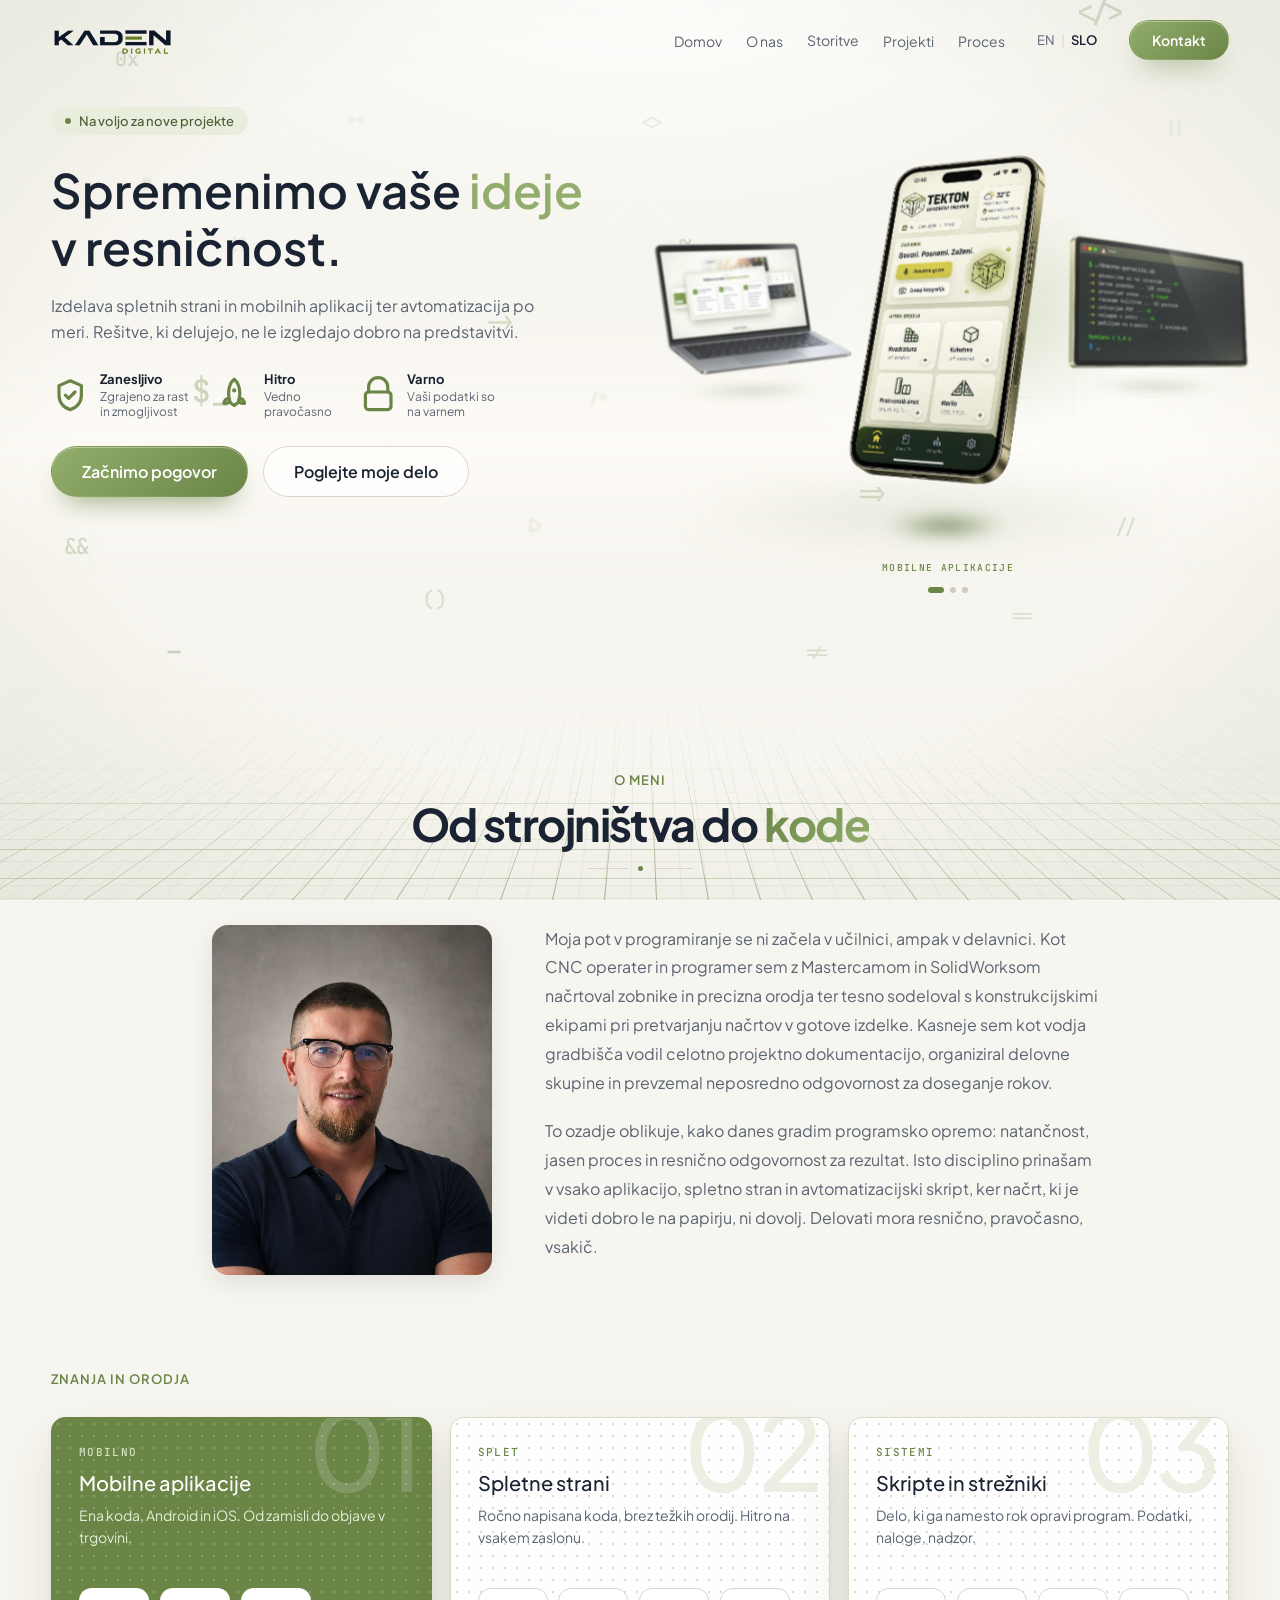
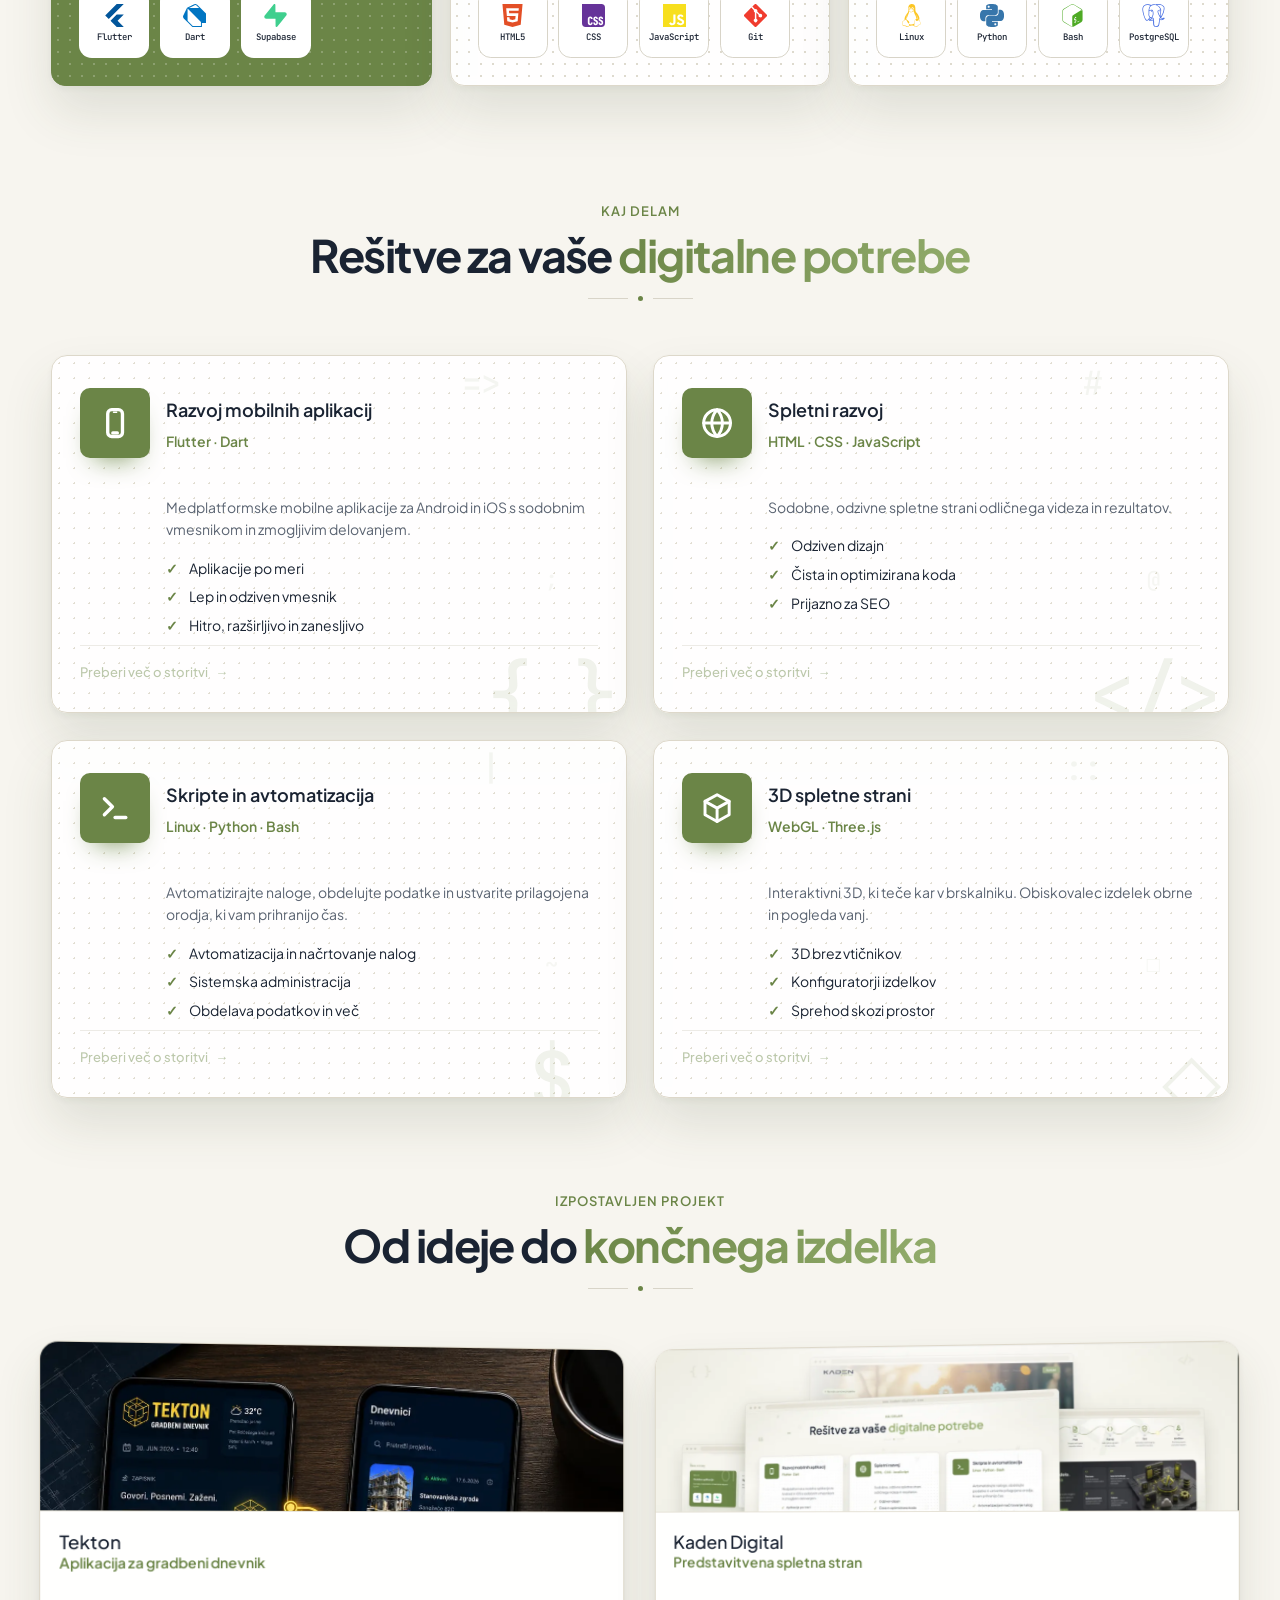
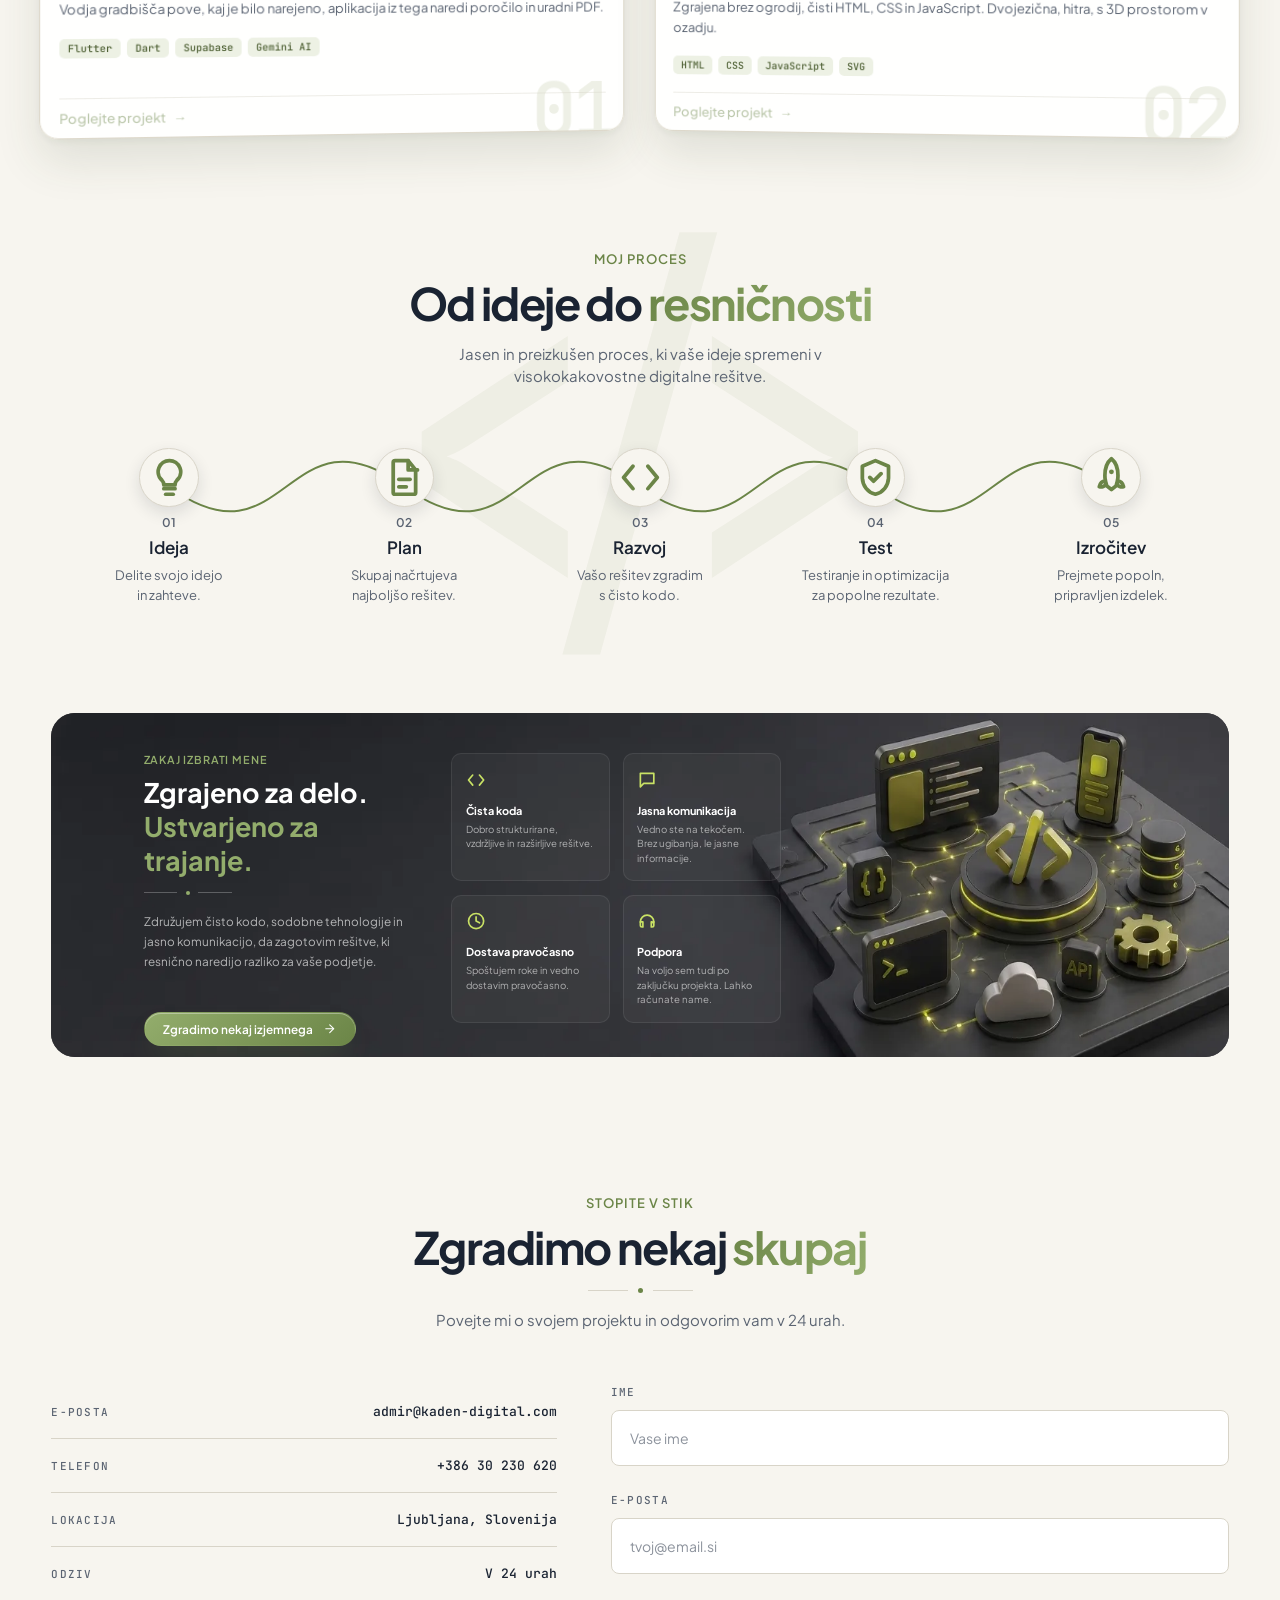
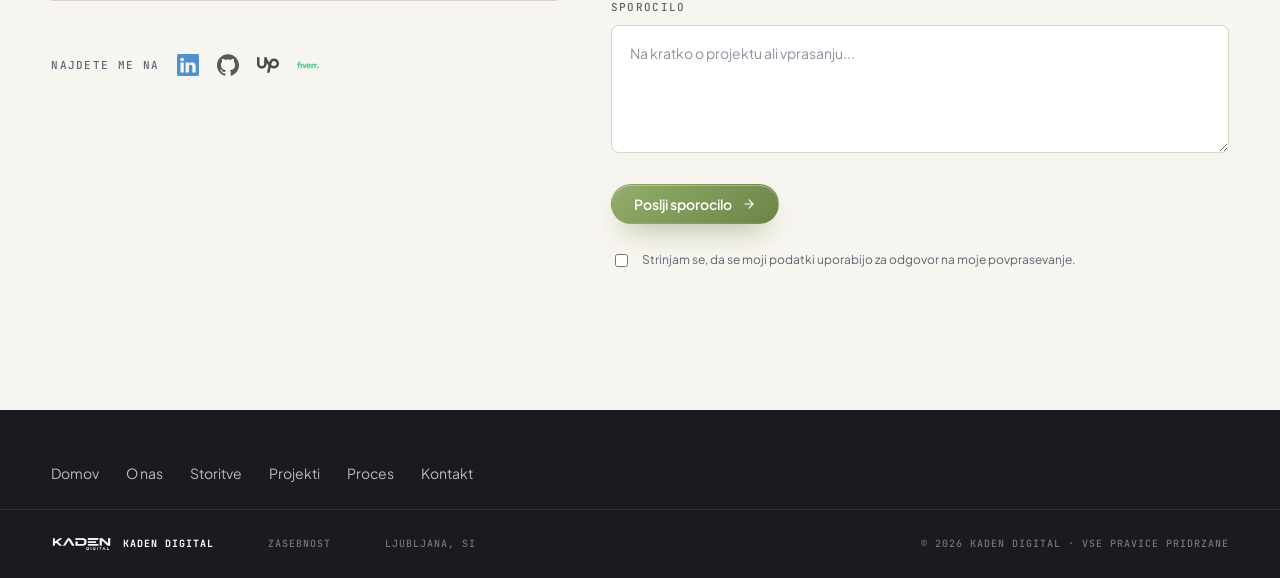
==== index.html @ 4af8c03b "Odstranjene vse crtice iz vidnega besedila Vsaka dolga crtica v besedilu, ki ga bralec vidi, je zame" ====
<!DOCTYPE html>
<html lang="sl">
<head>
  <meta charset="UTF-8">
  <meta name="viewport" content="width=device-width, initial-scale=1.0">

  <!-- Naslov v Googlovih rezultatih — najpomembnejsa vrstica na strani. -->
  <title>Izdelava spletnih strani in mobilnih aplikacij | Kaden</title>

  <!-- Besedilo pod naslovom v Googlu. -->
  <meta name="description" content="Izdelava spletnih strani, razvoj mobilnih aplikacij in avtomatizacija po meri. Jasen proces, dostava v roku. Ljubljana, Slovenija.">
  <meta name="author" content="Admir Pajic">

  <!-- Predogled ob deljenju na LinkedInu, Facebooku, WhatsAppu. -->
  <meta property="og:type" content="website">
  <meta property="og:locale" content="sl_SI">
  <meta property="og:locale:alternate" content="en_US">
  <meta property="og:title" content="Izdelava spletnih strani in mobilnih aplikacij | Kaden Digital">
  <meta property="og:description" content="Izdelava spletnih strani, razvoj mobilnih aplikacij za Android in iOS ter avtomatizacija po meri. Ljubljana, Slovenija.">
  <meta property="og:url" content="https://www.kaden-digital.com/">
  <meta property="og:image" content="https://www.kaden-digital.com/assets/images/photo-logo.png">
  <meta name="twitter:card" content="summary_large_image">

  <!-- Pravi naslov strani — Googlu pove, katera razlicica je glavna. -->
  <link rel="canonical" href="https://www.kaden-digital.com/">

  <link rel="icon" href="assets/images/logo-nav.webp">

  <!-- Podatki o podjetju v obliki, ki jo Google razume neposredno. -->
  <script type="application/ld+json">
  {
    "@context": "https://schema.org",
    "@type": "ProfessionalService",
    "name": "Kaden Digital",
    "description": "Izdelava spletnih strani, razvoj mobilnih aplikacij in avtomatizacija po meri.",
    "url": "https://www.kaden-digital.com/",
    "email": "admir@kaden-digital.com",
    "telephone": "+38630230620",
    "address": {
      "@type": "PostalAddress",
      "addressLocality": "Ljubljana",
      "addressCountry": "SI"
    },
    "areaServed": [
      { "@type": "Country", "name": "Slovenia" },
      { "@type": "Place", "name": "Europe" }
    ],
    "availableLanguage": ["sl", "en", "hr", "de"],
    "founder": { "@type": "Person", "name": "Admir Pajic" },
    "knowsAbout": ["Izdelava spletnih strani", "Razvoj mobilnih aplikacij", "Avtomatizacija", "Flutter", "HTML", "CSS", "JavaScript", "Python"]
  }
  </script>

  <!-- Pisave so na nasem streznik, zato Googlu ne posiljamo nicesar. -->
  <link rel="preload" href="assets/fonts/plus-jakarta-sans-400-latin.woff2" as="font" type="font/woff2" crossorigin>
  <link rel="preload" href="assets/fonts/plus-jakarta-sans-500-latin.woff2" as="font" type="font/woff2" crossorigin>

  <!-- Prva slika v Hero sekciji - brskalnik jo zacne nalagati takoj. -->
  <link rel="preload" href="assets/images/hero-1-app.webp" as="image" fetchpriority="high" media="(min-width: 901px)">

  <link rel="stylesheet" href="style.css">
</head>
<body>

  <!-- PROSTOR V OZADJU — pribit na zaslon, vsebina drsi cez njega. -->
  <div class="space" aria-hidden="true">
    <div class="space-grid space-grid-far"></div>
    <div class="space-grid space-grid-near"></div>
    <div class="space-haze"></div>
    <div class="space-stars" id="spaceStars"></div>
    <div class="space-light"></div>
    <div class="space-vignette"></div>
  </div>

  <!-- GLAVA / NAVIGACIJA — logotip -->
  <div class="hero-wrapper">
  <header>
    <nav class="navbar container">
      <a href="#hero" class="logo">
        <img src="assets/images/logo-nav.webp" alt="Kaden Digital" width="420" height="96">
      </a>

      <div class="nav-right">
  <ul class="nav-links">
    <li><a href="#hero" data-en="Home" data-slo="Domov">Domov</a></li>
    <li><a href="#about" data-en="About" data-slo="O nas">O nas</a></li>
    <li class="nav-services">
  <a href="#services" class="nav-dropdown-toggle" data-en="Services" data-slo="Storitve">Storitve</a>
  <div class="nav-dropdown">
    <a href="razvojmobilnihaplikacij.html" class="nav-dropdown-item" data-en="App Development" data-slo="Razvoj aplikacij">Razvoj aplikacij</a>
    <a href="izdelavaspletnihstrani.html" class="nav-dropdown-item" data-en="Web Development" data-slo="Spletni razvoj">Spletni razvoj</a>
    <a href="3dspletnestrani.html" class="nav-dropdown-item" data-en="3D websites" data-slo="3D spletne strani">3D spletne strani</a>
    <a href="skripteinavtomatizacija.html" class="nav-dropdown-item" data-en="Scripts &amp; Automation" data-slo="Skripte in avtomatizacija">Skripte in avtomatizacija</a>
  </div>
</li>
    <li><a href="#projects" data-en="Projects" data-slo="Projekti">Projekti</a></li>
    <li><a href="#process" data-en="Process" data-slo="Proces">Proces</a></li>
  </ul>

  <div class="lang-switch">
    <button type="button" class="lang-btn" data-lang="en">EN</button>
    <span class="lang-divider">|</span>
    <button type="button" class="lang-btn active" data-lang="slo">SLO</button>
  </div>

  <a href="#contact" class="btn btn-primary nav-cta" data-en="Contact" data-slo="Kontakt">Kontakt</a>
</div>

      <!-- Hamburger gumb, vidljiv samo na mobitelu -->
      <button class="hamburger" aria-label="Menu">
        <span></span>
        <span></span>
        <span></span>
      </button>

    </nav>

    <!-- Mobilni meni panel, otvara ga hamburger gumb -->
    <div class="mobile-menu">
      <ul class="mobile-nav-links">
        <li><a href="#hero" data-en="Home" data-slo="Domov">Domov</a></li>
        <li><a href="#about" data-en="About" data-slo="O nas">O nas</a></li>
        <li><a href="#services" data-en="Services" data-slo="Storitve">Storitve</a></li>
        <li><a href="#projects" data-en="Projects" data-slo="Projekti">Projekti</a></li>
        <li><a href="#process" data-en="Process" data-slo="Proces">Proces</a></li>
      </ul>
      <div class="lang-switch">
        <button type="button" class="lang-btn" data-lang="en">EN</button>
        <span class="lang-divider">|</span>
        <button type="button" class="lang-btn active" data-lang="slo">SLO</button>
      </div>
      <a href="#contact" class="btn btn-primary" data-en="Contact" data-slo="Kontakt">Kontakt</a>
    </div>

  </header>

<!-- HERO SEKCIJA -->
<section class="hero" id="hero">

    <div class="hero-content container">

      <div class="hero-text">
    <div class="badge">
      <span class="badge-dot"></span>
      <span data-en="Available for new projects" data-slo="Na voljo za nove projekte">Na voljo za nove projekte</span>
    </div>

    <h1 class="hero-title">
  <span data-en="Let's bring your" data-slo="Spremenimo vaše">Spremenimo vaše</span>
  <span class="accent" data-en="ideas" data-slo="ideje">ideje</span>
  <br>
  <span data-en="to life." data-slo="v resničnost.">v resničnost.</span>
</h1>

<p class="hero-subtitle" data-en="Websites, mobile apps, and custom automation. Solutions that work, not just look good in a pitch." data-slo="Izdelava spletnih strani in mobilnih aplikacij ter avtomatizacija po meri. Rešitve, ki delujejo, ne le izgledajo dobro na predstavitvi.">Izdelava spletnih strani in mobilnih aplikacij ter avtomatizacija po meri. Rešitve, ki delujejo, ne le izgledajo dobro na predstavitvi.</p>

<!-- Značke zaupanja: Reliable, Fast, Secure -->
<div class="trust-badges">
  <div class="trust-badge">
    <svg width="40" height="40" viewBox="0 0 24 24" fill="none" stroke="#6B8547" stroke-width="2" stroke-linecap="round" stroke-linejoin="round">
      <path d="M12 3l7 3v6c0 4.5-3 8-7 9-4-1-7-4.5-7-9V6z"/><polyline points="9 12 11 14 15 10"/>
    </svg>
    <div>
      <h4 data-en="Reliable" data-slo="Zanesljivo">Zanesljivo</h4>
      <p data-en="Built to scale<br>and perform" data-slo="Zgrajeno za rast<br>in zmogljivost">Zgrajeno za rast<br>in zmogljivost</p>
    </div>
  </div>
  <div class="trust-badge">
    <svg width="50" height="50" viewBox="0 0 24 24" fill="none" stroke="#6B8547" stroke-width="2" stroke-linecap="round" stroke-linejoin="round">
      <path d="M12 2c2.5 2 3.5 5.5 3.5 9 0 2-.5 4-1 5.5l-2.5 2-2.5-2c-.5-1.5-1-3.5-1-5.5 0-3.5 1-7 3.5-9z"/>
      <circle cx="12" cy="9" r="1.3" fill="#6B8547" stroke="none"/>
      <path d="M8.5 14c-1.5 0-2.5 1-3 3 1.5.3 3-.3 3.5-1.5"/>
      <path d="M15.5 14c1.5 0 2.5 1 3 3-1.5.3-3-.3-3.5-1.5"/>
    </svg>
    <div>
      <h4 data-en="Fast" data-slo="Hitro">Hitro</h4>
      <p data-en="On time,<br>every time" data-slo="Vedno<br>pravočasno">Vedno<br>pravočasno</p>
    </div>
  </div>
  <div class="trust-badge">
    <svg width="40" height="40" viewBox="0 0 24 24" fill="none" stroke="#6B8547" stroke-width="2" stroke-linecap="round" stroke-linejoin="round">
      <path d="M6 10V7a6 6 0 0 1 12 0v3"/>
      <rect x="4" y="10" width="16" height="11" rx="2"/>
    </svg>
    <div>
      <h4 data-en="Secure" data-slo="Varno">Varno</h4>
      <p data-en="Your data is<br>in safe hands" data-slo="Vaši podatki so<br>na varnem">Vaši podatki so<br>na varnem</p>
    </div>
  </div>
</div>

<div class="hero-buttons">
  <a href="#contact" class="btn btn-primary" data-en="Start a conversation" data-slo="Začnimo pogovor">Začnimo pogovor</a>
  <a href="#projects" class="btn btn-secondary" data-en="View my work" data-slo="Poglejte moje delo">Poglejte moje delo</a>
</div>

      </div>

      <!-- SKLAD NAPRAV — tri storitve, ki jih kolesce premetava. -->
      <div class="hero-stack" id="heroStack">
        <span class="hero-luc" aria-hidden="true"></span>
        <span class="hero-linije" aria-hidden="true"></span>
        <span class="hero-tla" aria-hidden="true"></span>

        <div class="hero-dev dev-tel">
          <img src="assets/images/hero-1-app.webp" alt="Mobilna aplikacija Tekton na telefonu"
               width="1024" height="1536" fetchpriority="high" loading="lazy">
          <span class="dev-senca"></span>
        </div>

        <div class="hero-dev dev-lap">
          <img src="assets/images/hero-2-web.webp" alt="Spletna stran Kaden Digital na prenosniku"
               width="1536" height="1024" decoding="async" loading="lazy">
          <span class="dev-senca"></span>
        </div>

        <div class="hero-dev dev-term">
          <img src="assets/images/hero-3-term.webp" alt="Skripta za dnevno porocilo v Linux terminalu"
               width="1536" height="1024" decoding="async" loading="lazy">
          <span class="dev-senca"></span>
        </div>

        <span class="hero-oznaka" id="heroOznaka">MOBILNE APLIKACIJE</span>

        <div class="hero-pike">
          <button type="button" class="on" aria-label="Mobilne aplikacije"></button>
          <button type="button" aria-label="Spletne strani"></button>
          <button type="button" aria-label="Skripte in avtomatizacija"></button>
        </div>
      </div>

    </div>
</section>
</div>

  <!-- SEKCIJA ABOUT -->
  <section class="about" id="about">
    <div class="about-content container">

      <p class="section-eyebrow" data-en="About Me" data-slo="O meni">O meni</p>
      <h2 class="section-title" data-en="From machining to <span class='accent'>code</span>" data-slo="Od strojništva do <span class='accent'>kode</span>">Od strojništva do <span class='accent'>kode</span></h2>
      <div class="title-divider">
        <span class="divider-line"></span>
        <span class="divider-dot"></span>
        <span class="divider-line"></span>
      </div>

      <div class="about-grid">
  <div class="about-photo">
    <img src="assets/images/photo-about.webp" alt="Admir Pajić" width="1086" height="1448" loading="lazy" decoding="async">
  </div>
  <div class="about-story">
  <p data-en="My path into software didn't start in a classroom, it started on the shop floor. As a CNC machinist and programmer, I worked with Mastercam and SolidWorks to design gears and precision tooling, collaborating closely with engineering teams to turn designs into finished parts. Later, as a construction site foreman, I managed full project documentation, organized crews, and took direct responsibility for hitting deadlines." data-slo="Moja pot v programiranje se ni začela v učilnici, ampak v delavnici. Kot CNC operater in programer sem z Mastercamom in SolidWorksom načrtoval zobnike in precizna orodja ter tesno sodeloval s konstrukcijskimi ekipami pri pretvarjanju načrtov v gotove izdelke. Kasneje sem kot vodja gradbišča vodil celotno projektno dokumentacijo, organiziral delovne skupine in prevzemal neposredno odgovornost za doseganje rokov.">Moja pot v programiranje se ni začela v učilnici, ampak v delavnici. Kot CNC operater in programer sem z Mastercamom in SolidWorksom načrtoval zobnike in precizna orodja ter tesno sodeloval s konstrukcijskimi ekipami pri pretvarjanju načrtov v gotove izdelke. Kasneje sem kot vodja gradbišča vodil celotno projektno dokumentacijo, organiziral delovne skupine in prevzemal neposredno odgovornost za doseganje rokov.</p>
  <p data-en="That background shapes how I build software today: precision, clear process, and real accountability for the result. I bring the same discipline to every app, website, and automation script, because a plan that only looks good on paper isn't good enough. It has to actually work, on schedule, every time." data-slo="To ozadje oblikuje, kako danes gradim programsko opremo: natančnost, jasen proces in resnično odgovornost za rezultat. Isto disciplino prinašam v vsako aplikacijo, spletno stran in avtomatizacijski skript, ker načrt, ki je videti dobro le na papirju, ni dovolj. Delovati mora resnično, pravočasno, vsakič.">To ozadje oblikuje, kako danes gradim programsko opremo: natančnost, jasen proces in resnično odgovornost za rezultat. Isto disciplino prinašam v vsako aplikacijo, spletno stran in avtomatizacijski skript, ker načrt, ki je videti dobro le na papirju, ni dovolj. Delovati mora resnično, pravočasno, vsakič.</p>
</div>
</div>

<!-- SKILLS & TOOLS -->
      <div class="skills">
        <p class="section-eyebrow" data-en="Skills &amp; Tools" data-slo="Znanja in orodja">Znanja in orodja</p>

        <!-- Prva plosca je zelena, da najprej pritegne pogled. -->
        <div class="skill-panel skill-panel-accent">
          <span class="skill-panel-num" aria-hidden="true">01</span>
          <div class="skill-panel-text">
            <p class="skill-panel-eyebrow" data-en="Mobile" data-slo="Mobilno">Mobilno</p>
            <h3 class="skill-panel-title" data-en="Mobile apps" data-slo="Mobilne aplikacije">Mobilne aplikacije</h3>
            <p class="skill-panel-desc" data-en="One codebase, Android and iOS. From the idea to the release in the store." data-slo="Ena koda, Android in iOS. Od zamisli do objave v trgovini.">Ena koda, Android in iOS. Od zamisli do objave v trgovini.</p>
          </div>
          <div class="skill-logos">
            <div class="skill-logo">
              <img src="assets/icons/flutter.svg" loading="lazy" decoding="async" alt="Flutter">
              <span>Flutter</span>
            </div>
            <div class="skill-logo">
              <img src="assets/icons/dart.svg" loading="lazy" decoding="async" alt="Dart">
              <span>Dart</span>
            </div>
            <div class="skill-logo">
              <img src="assets/icons/supabase.svg" loading="lazy" decoding="async" alt="Supabase">
              <span>Supabase</span>
            </div>
          </div>
        </div>

        <div class="skill-panel">
          <span class="skill-panel-num" aria-hidden="true">02</span>
          <div class="skill-panel-text">
            <p class="skill-panel-eyebrow" data-en="Web" data-slo="Splet">Splet</p>
            <h3 class="skill-panel-title" data-en="Websites" data-slo="Spletne strani">Spletne strani</h3>
            <p class="skill-panel-desc" data-en="Hand written code, without heavy tools. Fast on every screen." data-slo="Ročno napisana koda, brez težkih orodij. Hitro na vsakem zaslonu.">Ročno napisana koda, brez težkih orodij. Hitro na vsakem zaslonu.</p>
          </div>
          <div class="skill-logos">
            <div class="skill-logo">
              <img src="assets/icons/html5.svg" loading="lazy" decoding="async" alt="HTML5">
              <span>HTML5</span>
            </div>
            <div class="skill-logo">
              <img src="assets/icons/css.svg" loading="lazy" decoding="async" alt="CSS">
              <span>CSS</span>
            </div>
            <div class="skill-logo">
              <img src="assets/icons/javascript.svg" loading="lazy" decoding="async" alt="JavaScript">
              <span>JavaScript</span>
            </div>
            <div class="skill-logo">
              <img src="assets/icons/git.svg" loading="lazy" decoding="async" alt="Git">
              <span>Git</span>
            </div>
          </div>
        </div>

        <div class="skill-panel">
          <span class="skill-panel-num" aria-hidden="true">03</span>
          <div class="skill-panel-text">
            <p class="skill-panel-eyebrow" data-en="Systems" data-slo="Sistemi">Sistemi</p>
            <h3 class="skill-panel-title" data-en="Scripts and servers" data-slo="Skripte in strežniki">Skripte in strežniki</h3>
            <p class="skill-panel-desc" data-en="Work a program does instead of your hands. Data, tasks, monitoring." data-slo="Delo, ki ga namesto rok opravi program. Podatki, naloge, nadzor.">Delo, ki ga namesto rok opravi program. Podatki, naloge, nadzor.</p>
          </div>
          <div class="skill-logos">
            <div class="skill-logo">
              <img src="assets/icons/linux.svg" loading="lazy" decoding="async" alt="Linux">
              <span>Linux</span>
            </div>
            <div class="skill-logo">
              <img src="assets/icons/python.svg" loading="lazy" decoding="async" alt="Python">
              <span>Python</span>
            </div>
            <div class="skill-logo">
              <img src="assets/icons/gnubash.svg" loading="lazy" decoding="async" alt="Bash">
              <span>Bash</span>
            </div>
            <div class="skill-logo">
              <img src="assets/icons/postgresql.svg" loading="lazy" decoding="async" alt="PostgreSQL">
              <span>PostgreSQL</span>
            </div>
          </div>
        </div>
      </div>

    </div>
  </section>

  <!-- SEKCIJA USLUGE -->
  <section class="services" id="services">
    <div class="services-content container">

      <p class="section-eyebrow" data-en="What I do" data-slo="Kaj delam">Kaj delam</p>
      <h2 class="section-title" data-en="Solutions for your <span class='accent'>digital needs</span>" data-slo="Rešitve za vaše <span class='accent'>digitalne potrebe</span>">Rešitve za vaše <span class='accent'>digitalne potrebe</span></h2>
      <div class="title-divider">
        <span class="divider-line"></span>
        <span class="divider-dot"></span>
        <span class="divider-line"></span>
      </div>

      <div class="services-grid">

  <!-- Mobilni razvoj -->
  <a href="razvojmobilnihaplikacij.html" class="service-card">
    <span class="service-bar"></span>
    <span class="service-mark mark-1">{ }</span>
    <span class="service-mark mark-2">=&gt;</span>
    <span class="service-mark mark-3">;</span>
  <div class="service-card-header">
      <div class="service-icon">
        <svg width="26" height="26" viewBox="0 0 24 24" fill="none" stroke-linecap="round" stroke-linejoin="round">
          <rect x="6.5" y="2" width="11" height="20" rx="3" style="stroke:#ffffff; stroke-width:2.5; fill:none;"/>
          <rect x="10.3" y="3.4" width="3.4" height="1.1" rx="0.55" style="fill:#ffffff; stroke:none;"/>
          <line x1="10.3" y1="19.3" x2="13.7" y2="19.3" style="stroke:#ffffff; stroke-width:2.5;"/>
        </svg>
      </div>
      <div class="service-heading">
        <h3 data-en="Mobile App Development" data-slo="Razvoj mobilnih aplikacij">Razvoj mobilnih aplikacij</h3>
        <p class="service-stack">Flutter · Dart</p>
      </div>
    </div>
    <p class="service-desc" data-en="Cross-platform mobile apps for Android and iOS with modern UI and powerful performance." data-slo="Medplatformske mobilne aplikacije za Android in iOS s sodobnim vmesnikom in zmogljivim delovanjem.">Medplatformske mobilne aplikacije za Android in iOS s sodobnim vmesnikom in zmogljivim delovanjem.</p>
    <ul class="service-checklist">
      <li data-en="Custom Mobile Applications" data-slo="Aplikacije po meri">Aplikacije po meri</li>
      <li data-en="Beautiful &amp; Responsive UI" data-slo="Lep in odziven vmesnik">Lep in odziven vmesnik</li>
      <li data-en="Fast, Scalable &amp; Reliable" data-slo="Hitro, razširljivo in zanesljivo">Hitro, razširljivo in zanesljivo</li>
    </ul>
    <div class="service-more">
      <span data-en="Read more about this service" data-slo="Preberi več o storitvi">Preberi več o storitvi</span>
      <span class="service-arrow" aria-hidden="true">→</span>
    </div>
</a>
 <!--Web Dewelopment-->
  <a href="izdelavaspletnihstrani.html" class="service-card">
    <span class="service-bar"></span>
    <span class="service-mark mark-1">&lt;/&gt;</span>
    <span class="service-mark mark-2">#</span>
    <span class="service-mark mark-3">@</span>
  <div class="service-card-header">
    <div class="service-icon">
      <svg width="26" height="26" viewBox="0 0 24 24" fill="none" stroke-linecap="round" stroke-linejoin="round">
        <circle cx="12" cy="12" r="10" style="stroke:#ffffff; stroke-width:2.2; fill:none;"/>
        <line x1="2" y1="12" x2="22" y2="12" style="stroke:#ffffff; stroke-width:2.2;"/>
        <path d="M12 2a15.3 15.3 0 0 1 4 10 15.3 15.3 0 0 1-4 10 15.3 15.3 0 0 1-4-10 15.3 15.3 0 0 1 4-10z" style="stroke:#ffffff; stroke-width:2.2; fill:none;"/>
      </svg>
    </div>
    <div class="service-heading">
      <h3 data-en="Web Development" data-slo="Spletni razvoj">Spletni razvoj</h3>
      <p class="service-stack">HTML · CSS · JavaScript</p>
    </div>
  </div>
  <p class="service-desc" data-en="Modern, responsive websites that look great and deliver results." data-slo="Sodobne, odzivne spletne strani odličnega videza in rezultatov.">Sodobne, odzivne spletne strani odličnega videza in rezultatov.</p>
  <ul class="service-checklist">
    <li data-en="Responsive Design" data-slo="Odziven dizajn">Odziven dizajn</li>
    <li data-en="Clean &amp; Optimized Code" data-slo="Čista in optimizirana koda">Čista in optimizirana koda</li>
    <li data-en="SEO Friendly" data-slo="Prijazno za SEO">Prijazno za SEO</li>
  </ul>
  <div class="service-more">
    <span data-en="Read more about this service" data-slo="Preberi več o storitvi">Preberi več o storitvi</span>
    <span class="service-arrow" aria-hidden="true">→</span>
  </div>
</a>

<!--Scripts & automation-->
  <a href="skripteinavtomatizacija.html" class="service-card">
    <span class="service-bar"></span>
    <span class="service-mark mark-1">$_</span>
    <span class="service-mark mark-2">|</span>
    <span class="service-mark mark-3">~</span>
  <div class="service-card-header">
    <div class="service-icon">
      <svg width="26" height="26" viewBox="0 0 24 24" fill="none" stroke-linecap="round" stroke-linejoin="round">
        <polyline points="4 17 10 11 4 5" style="stroke:#ffffff; stroke-width:2.5; fill:none;"/>
        <line x1="12" y1="19" x2="20" y2="19" style="stroke:#ffffff; stroke-width:2.5;"/>
      </svg>
    </div>
    <div class="service-heading">
      <h3 data-en="Scripts &amp; Automation" data-slo="Skripte in avtomatizacija">Skripte in avtomatizacija</h3>
      <p class="service-stack">Linux · Python · Bash</p>
    </div>
  </div>
  <p class="service-desc" data-en="Automate tasks, process data and build custom tools that save you time." data-slo="Avtomatizirajte naloge, obdelujte podatke in ustvarite prilagojena orodja, ki vam prihranijo čas.">Avtomatizirajte naloge, obdelujte podatke in ustvarite prilagojena orodja, ki vam prihranijo čas.</p>
  <ul class="service-checklist">
    <li data-en="Automation &amp; Task Scheduling" data-slo="Avtomatizacija in načrtovanje nalog">Avtomatizacija in načrtovanje nalog</li>
    <li data-en="System Administration" data-slo="Sistemska administracija">Sistemska administracija</li>
    <li data-en="Data Processing &amp; More" data-slo="Obdelava podatkov in več">Obdelava podatkov in več</li>
  </ul>
  <div class="service-more">
    <span data-en="Read more about this service" data-slo="Preberi več o storitvi">Preberi več o storitvi</span>
    <span class="service-arrow" aria-hidden="true">→</span>
  </div>
</a>

  <!-- 3D spletne strani -->
  <a href="3dspletnestrani.html" class="service-card">
    <span class="service-bar"></span>
    <span class="service-mark mark-1">◇</span>
    <span class="service-mark mark-2">::</span>
    <span class="service-mark mark-3">□</span>
  <div class="service-card-header">
    <div class="service-icon">
      <svg width="26" height="26" viewBox="0 0 24 24" fill="none" stroke-linecap="round" stroke-linejoin="round">
        <path d="M12 2 3 7v10l9 5 9-5V7z" style="stroke:#ffffff; stroke-width:2.2; fill:none;"/>
        <path d="m3 7 9 5 9-5M12 12v10" style="stroke:#ffffff; stroke-width:2.2; fill:none;"/>
      </svg>
    </div>
    <div class="service-heading">
      <h3 data-en="3D websites" data-slo="3D spletne strani">3D spletne strani</h3>
      <p class="service-stack">WebGL · Three.js</p>
    </div>
  </div>
  <p class="service-desc" data-en="Interactive 3D that runs straight in the browser. The visitor turns the product and looks inside it." data-slo="Interaktivni 3D, ki teče kar v brskalniku. Obiskovalec izdelek obrne in pogleda vanj.">Interaktivni 3D, ki teče kar v brskalniku. Obiskovalec izdelek obrne in pogleda vanj.</p>
  <ul class="service-checklist">
    <li data-en="3D without plugins" data-slo="3D brez vtičnikov">3D brez vtičnikov</li>
    <li data-en="Product configurators" data-slo="Konfiguratorji izdelkov">Konfiguratorji izdelkov</li>
    <li data-en="Walk through a space" data-slo="Sprehod skozi prostor">Sprehod skozi prostor</li>
  </ul>
  <div class="service-more">
    <span data-en="Read more about this service" data-slo="Preberi več o storitvi">Preberi več o storitvi</span>
    <span class="service-arrow" aria-hidden="true">→</span>
  </div>
</a>

</div>

    </div>
  </section>

  <!-- SEKCIJA PROJEKTI -->
  <section class="projects" id="projects">
    <div class="projects-content container">

      <p class="section-eyebrow" data-en="Featured Project" data-slo="Izpostavljen projekt">Izpostavljen projekt</p>
      <h2 class="section-title" data-en="From idea to <span class='accent'>finished product</span>" data-slo="Od ideje do <span class='accent'>končnega izdelka</span>">Od ideje do <span class='accent'>končnega izdelka</span></h2>
      <div class="title-divider">
        <span class="divider-line"></span>
        <span class="divider-dot"></span>
        <span class="divider-line"></span>
      </div>

      <div class="project-grid">

        <div class="project-card" data-project="tekton">
          <span class="project-bar"></span>
          <span class="project-num" aria-hidden="true">01</span>
          <div class="project-shot">
            <img src="assets/images/project-tekton.webp" alt="Tekton, zasloni aplikacije" width="1086" height="1448" loading="lazy" decoding="async">
          </div>
          <div class="project-body">
            <h3 class="project-name">Tekton</h3>
            <p class="project-tag" data-en="Construction Diary App" data-slo="Aplikacija za gradbeni dnevnik">Aplikacija za gradbeni dnevnik</p>
            <p class="project-short" data-en="The site manager says what was done, the app turns it into a report and an official PDF." data-slo="Vodja gradbišča pove, kaj je bilo narejeno, aplikacija iz tega naredi poročilo in uradni PDF.">Vodja gradbišča pove, kaj je bilo narejeno, aplikacija iz tega naredi poročilo in uradni PDF.</p>
            <div class="project-chips"><b>Flutter</b><b>Dart</b><b>Supabase</b><b>Gemini AI</b></div>
            <div class="project-more">
              <span data-en="View project" data-slo="Poglejte projekt">Poglejte projekt</span>
              <span class="project-arrow" aria-hidden="true">→</span>
            </div>
          </div>
        </div>

        <div class="project-card" data-project="kaden">
          <span class="project-bar"></span>
          <span class="project-num" aria-hidden="true">02</span>
          <div class="project-shot">
            <img src="assets/images/project-kaden.webp" alt="Kaden Digital, spletna stran" width="1506" height="775" loading="lazy" decoding="async">
          </div>
          <div class="project-body">
            <h3 class="project-name">Kaden Digital</h3>
            <p class="project-tag" data-en="Portfolio Website" data-slo="Predstavitvena spletna stran">Predstavitvena spletna stran</p>
            <p class="project-short" data-en="Built without frameworks, plain HTML, CSS and JavaScript. Bilingual, fast, with a 3D space in the background." data-slo="Zgrajena brez ogrodij, čisti HTML, CSS in JavaScript. Dvojezična, hitra, s 3D prostorom v ozadju.">Zgrajena brez ogrodij, čisti HTML, CSS in JavaScript. Dvojezična, hitra, s 3D prostorom v ozadju.</p>
            <div class="project-chips"><b>HTML</b><b>CSS</b><b>JavaScript</b><b>SVG</b></div>
            <div class="project-more">
              <span data-en="View project" data-slo="Poglejte projekt">Poglejte projekt</span>
              <span class="project-arrow" aria-hidden="true">→</span>
            </div>
          </div>
        </div>

      </div>
    </div>
  </section>

  <!-- SEKCIJA PROCES -->
  <section class="process" id="process">
    <div class="process-content container">

      <div class="process-watermark"><span class="wm-bracket">&lt;</span><span class="wm-slash">/</span><span class="wm-bracket">&gt;</span></div>
      <p class="section-eyebrow" data-en="My Process" data-slo="Moj proces">Moj proces</p>
      <h2 class="section-title" data-en="From idea to <span class='accent'>reality</span>" data-slo="Od ideje do <span class='accent'>resničnosti</span>">Od ideje do <span class='accent'>resničnosti</span></h2>
      <p class="section-subtitle" data-en="A clear and proven process to turn your ideas into high-quality digital solutions." data-slo="Jasen in preizkušen proces, ki vaše ideje spremeni v visokokakovostne digitalne rešitve.">Jasen in preizkušen proces, ki vaše ideje spremeni v visokokakovostne digitalne rešitve.</p>

      <div class="process-steps">
        <svg class="process-wave" viewBox="0 0 1000 107" preserveAspectRatio="none" xmlns="http://www.w3.org/2000/svg">
          <defs>
            
            <filter id="orbGlow" x="-200%" y="-200%" width="500%" height="500%">
              <feGaussianBlur stdDeviation="5"/>
            </filter>
          </defs>
          <path id="wavePath" d="M100,53.5 C200,150.5 200,-43.5 300,53.5 C400,150.5 400,-43.5 500,53.5 C600,150.5 600,-43.5 700,53.5 C800,150.5 800,-43.5 900,53.5" fill="none" stroke="#6B8547" stroke-width="2" vector-effect="non-scaling-stroke" stroke-linecap="round"/>

          <!-- Energija: samo pika in iskre, ki odletijo od nje. -->
          <g id="waveSparks"></g>
          <g id="waveOrbGlow" filter="url(#orbGlow)" opacity="0"><circle r="13" fill="#FFF3C4" opacity="0.95"/></g>
          <g id="waveOrb" opacity="0"><circle r="8.5" fill="#FFF3C4" opacity="0.85"/><circle r="4.2" fill="#ffffff"/></g>
        </svg>

        <div class="process-step">
  <div class="step-number">
    <svg width="52" height="52" viewBox="0 0 24 24" fill="none" stroke="#6B8547" stroke-width="2" stroke-linecap="round" stroke-linejoin="round">
      <path d="M9 18h6"/><path d="M10 21h4"/>
      <path d="M12 3a6 6 0 0 0-4 10.5c.6.6 1 1.5 1 2.5h6c0-1 .4-1.9 1-2.5A6 6 0 0 0 12 3z"/>
    </svg>
  </div>
  <span class="step-num">01</span>
  <h3 data-en="Idea" data-slo="Ideja">Ideja</h3>
  <div class="step-text">
    <p class="step-short" data-en="You share your idea<br>and requirements." data-slo="Delite svojo idejo<br>in zahteve.">Delite svojo idejo<br>in zahteve.</p>
    <p class="step-long" data-en="I listen and ask questions until I understand what you need." data-slo="Poslušam in sprašujem, dokler ne razumem, kaj potrebujete.">Poslušam in sprašujem, dokler ne razumem, kaj potrebujete.</p>
  </div>
</div>

<div class="process-step">
  <div class="step-number">
    <svg width="52" height="52" viewBox="0 0 24 24" fill="none" stroke="#6B8547" stroke-width="2" stroke-linecap="round" stroke-linejoin="round">
      <path d="M14 3H7a1 1 0 0 0-1 1v16a1 1 0 0 0 1 1h10a1 1 0 0 0 1-1V8z"/>
      <path d="M14 3v5h5"/><line x1="9" y1="13" x2="15" y2="13"/><line x1="9" y1="17" x2="13" y2="17"/>
    </svg>
  </div>
  <span class="step-num">02</span>
  <h3 data-en="Plan" data-slo="Plan">Plan</h3>
  <div class="step-text">
    <p class="step-short" data-en="We discuss and plan<br>the best solution." data-slo="Skupaj načrtujeva<br>najboljšo rešitev.">Skupaj načrtujeva<br>najboljšo rešitev.</p>
    <p class="step-long" data-en="Together we set the scope, the look and the order of the work." data-slo="Skupaj določiva obseg, videz in vrstni red dela.">Skupaj določiva obseg, videz in vrstni red dela.</p>
  </div>
</div>

<div class="process-step">
  <div class="step-number">
    <svg width="52" height="52" viewBox="0 0 24 24" fill="none" stroke="#6B8547" stroke-width="2" stroke-linecap="round" stroke-linejoin="round">
      <polyline points="8 6 3 12 8 18"/><polyline points="16 6 21 12 16 18"/>
    </svg>
  </div>
  <span class="step-num">03</span>
  <h3 data-en="Develop" data-slo="Razvoj">Razvoj</h3>
  <div class="step-text">
    <p class="step-short" data-en="I build your solution<br>with clean code." data-slo="Vašo rešitev zgradim<br>s čisto kodo.">Vašo rešitev zgradim<br>s čisto kodo.</p>
    <p class="step-long" data-en="You see progress as it happens, not only at the end." data-slo="Napredek vidite sproti, ne šele na koncu.">Napredek vidite sproti, ne šele na koncu.</p>
  </div>
</div>

<div class="process-step">
  <div class="step-number">
    <svg width="52" height="52" viewBox="0 0 24 24" fill="none" stroke="#6B8547" stroke-width="2" stroke-linecap="round" stroke-linejoin="round">
      <path d="M12 3l7 3v6c0 4.5-3 8-7 9-4-1-7-4.5-7-9V6z"/><polyline points="9 12 11 14 15 10"/>
    </svg>
  </div>
  <span class="step-num">04</span>
  <h3 data-en="Test" data-slo="Test">Test</h3>
  <div class="step-text">
    <p class="step-short" data-en="Testing and optimization<br>for perfect results." data-slo="Testiranje in optimizacija<br>za popolne rezultate.">Testiranje in optimizacija<br>za popolne rezultate.</p>
    <p class="step-long" data-en="Checked on phone, tablet and computer." data-slo="Preverjeno na telefonu, tablici in računalniku.">Preverjeno na telefonu, tablici in računalniku.</p>
  </div>
</div>

<div class="process-step">
  <div class="step-number">
    <svg width="52" height="52" viewBox="0 0 24 24" fill="none" stroke="#6B8547" stroke-width="2" stroke-linecap="round" stroke-linejoin="round">
      <path d="M12 2c2.5 2 3.5 5.5 3.5 9 0 2-.5 4-1 5.5l-2.5 2-2.5-2c-.5-1.5-1-3.5-1-5.5 0-3.5 1-7 3.5-9z"/>
      <circle cx="12" cy="9" r="1.3" fill="#6B8547" stroke="none"/>
      <path d="M8.5 14c-1.5 0-2.5 1-3 3 1.5.3 3-.3 3.5-1.5"/>
      <path d="M15.5 14c1.5 0 2.5 1 3 3-1.5.3-3-.3-3.5-1.5"/>
    </svg>
  </div>
  <span class="step-num">05</span>
  <h3 data-en="Deliver" data-slo="Izročitev">Izročitev</h3>
  <div class="step-text">
    <p class="step-short" data-en="You get a complete,<br>ready-to-use product." data-slo="Prejmete popoln,<br>pripravljen izdelek.">Prejmete popoln,<br>pripravljen izdelek.</p>
    <p class="step-long" data-en="You receive all the code and access. It stays yours." data-slo="Prejmete vso kodo in dostope. Vse ostane vaše.">Prejmete vso kodo in dostope. Vse ostane vaše.</p>
  </div>
</div>

    </div>
  </section>


  <!-- SEKCIJA WHY WORK WITH ME -->
  <section class="why-work" id="why-work">
    <div class="why-work-card">
      <img src="assets/images/why-work-3D.webp" alt="Orodja za razvoj: koda, oblikovanje in 3D" class="why-work-image" width="1822" height="453" loading="lazy" decoding="async">

      <div class="why-work-text">
        <p class="why-work-eyebrow" data-en="Why Work With Me" data-slo="Zakaj izbrati mene">Zakaj izbrati mene</p>
        <h2 class="why-work-title">
          <span data-en="Built to work." data-slo="Zgrajeno za delo.">Zgrajeno za delo.</span>
          <span class="accent" data-en="Designed to last." data-slo="Ustvarjeno za trajanje.">Ustvarjeno za trajanje.</span>
        </h2>
        <div class="why-work-divider">
          <span class="divider-line"></span>
          <span class="divider-dot"></span>
          <span class="divider-line"></span>
        </div>
        <p class="why-work-desc" data-en="I combine clean code, modern technologies and clear communication to deliver solutions that truly make a difference for your business." data-slo="Združujem čisto kodo, sodobne tehnologije in jasno komunikacijo, da zagotovim rešitve, ki resnično naredijo razliko za vaše podjetje.">Združujem čisto kodo, sodobne tehnologije in jasno komunikacijo, da zagotovim rešitve, ki resnično naredijo razliko za vaše podjetje.</p>

        <div class="why-work-cards">

        <div class="why-card">
          <svg width="24" height="24" viewBox="0 0 24 24" fill="none" stroke="#C9E265" stroke-width="2" stroke-linecap="round" stroke-linejoin="round">
            <polyline points="8 6 3 12 8 18"/><polyline points="16 6 21 12 16 18"/>
          </svg>
          <h4 data-en="Clean Code" data-slo="Čista koda">Čista koda</h4>
          <p data-en="Well structured, maintainable and scalable solutions." data-slo="Dobro strukturirane, vzdržljive in razširljive rešitve.">Dobro strukturirane, vzdržljive in razširljive rešitve.</p>
        </div>

        <div class="why-card">
          <svg width="24" height="24" viewBox="0 0 24 24" fill="none" stroke="#C9E265" stroke-width="2" stroke-linecap="round" stroke-linejoin="round">
            <path d="M4 4h16v12H8l-4 4z"/>
          </svg>
          <h4 data-en="Clear Communication" data-slo="Jasna komunikacija">Jasna komunikacija</h4>
          <p data-en="You're always in the loop. No guessing, just clear updates." data-slo="Vedno ste na tekočem. Brez ugibanja, le jasne informacije.">Vedno ste na tekočem. Brez ugibanja, le jasne informacije.</p>
        </div>

        <div class="why-card">
          <svg width="24" height="24" viewBox="0 0 24 24" fill="none" stroke="#C9E265" stroke-width="2" stroke-linecap="round" stroke-linejoin="round">
            <circle cx="12" cy="12" r="9"/><polyline points="12 7 12 12 16 14"/>
          </svg>
          <h4 data-en="On Time Delivery" data-slo="Dostava pravočasno">Dostava pravočasno</h4>
          <p data-en="I respect deadlines and deliver on time, every time." data-slo="Spoštujem roke in vedno dostavim pravočasno.">Spoštujem roke in vedno dostavim pravočasno.</p>
        </div>

        <div class="why-card">
          <svg width="24" height="24" viewBox="0 0 24 24" fill="none" stroke="#C9E265" stroke-width="2" stroke-linecap="round" stroke-linejoin="round">
            <path d="M4 13a8 8 0 0 1 16 0"/><path d="M4 13v4a2 2 0 0 0 2 2h1v-6H5a1 1 0 0 0-1 1z"/><path d="M20 13v4a2 2 0 0 1-2 2h-1v-6h1a1 1 0 0 1 1 1z"/>
          </svg>
          <h4 data-en="Support" data-slo="Podpora">Podpora</h4>
          <p data-en="I'm here even after the project is done. You can count on me." data-slo="Na voljo sem tudi po zaključku projekta. Lahko računate name.">Na voljo sem tudi po zaključku projekta. Lahko računate name.</p>
        </div>

      </div>

        <a href="#contact" class="btn btn-primary why-work-btn">
          <span data-en="Let's build something amazing" data-slo="Zgradimo nekaj izjemnega">Zgradimo nekaj izjemnega</span>
          <svg width="16" height="16" viewBox="0 0 24 24" fill="none" stroke="currentColor" stroke-width="2" stroke-linecap="round" stroke-linejoin="round">
            <line x1="5" y1="12" x2="19" y2="12"/><polyline points="12 5 19 12 12 19"/>
          </svg>
        </a>
      </div>
    </div>
  </section>

  <!-- SEKCIJA KONTAKT -->
  <section class="contact" id="contact">
    <div class="contact-content container">

      <p class="section-eyebrow" data-en="Get in touch" data-slo="Stopite v stik">Stopite v stik</p>
      <h2 class="section-title" data-en="Let's build something <span class='accent'>together</span>" data-slo="Zgradimo nekaj <span class='accent'>skupaj</span>">Zgradimo nekaj <span class='accent'>skupaj</span></h2>
      <div class="title-divider">
        <span class="divider-line"></span>
        <span class="divider-dot"></span>
        <span class="divider-line"></span>
      </div>
      <p class="section-subtitle" data-en="Tell me about your project and I'll get back to you within 24 hours." data-slo="Povejte mi o svojem projektu in odgovorim vam v 24 urah.">Povejte mi o svojem projektu in odgovorim vam v 24 urah.</p>

      <div class="contact-grid">

                <div class="contact-info">

          <div class="contact-row">
            <span class="contact-label" data-en="Email" data-slo="E-posta">E-posta</span>
            <a class="contact-value js-mail" data-u="admir" data-d="kaden-digital.com" href="#">&nbsp;</a>          </div>

          <div class="contact-row">
            <span class="contact-label" data-en="Phone" data-slo="Telefon">Telefon</span>
            <a class="contact-value js-tel" data-a="+386 30" data-b="230 620" href="#">&nbsp;</a>
          </div>

          <div class="contact-row">
            <span class="contact-label" data-en="Location" data-slo="Lokacija">Lokacija</span>
            <span class="contact-value" data-en="Ljubljana, Slovenia" data-slo="Ljubljana, Slovenija">Ljubljana, Slovenija</span>
          </div>

          <div class="contact-row">
            <span class="contact-label" data-en="Response" data-slo="Odziv">Odziv</span>
            <span class="contact-value" data-en="Within 24 hours" data-slo="V 24 urah">V 24 urah</span>
          </div>

          <div class="social-links">
            <span data-en="Find me on" data-slo="Najdete me na">Najdete me na</span>
            <a href="https://www.linkedin.com/in/admir-paji%C4%87-416008170/" target="_blank" rel="noopener" class="social-icon" aria-label="LinkedIn"><svg viewBox="0 0 16 16" fill="#0A66C2" xmlns="http://www.w3.org/2000/svg"><path d="M0 1.146C0 .513.526 0 1.175 0h13.65C15.474 0 16 .513 16 1.146v13.708c0 .633-.526 1.146-1.175 1.146H1.175C.526 16 0 15.487 0 14.854zm4.943 12.248V6.169H2.542v7.225zm-1.2-8.212c.837 0 1.358-.554 1.358-1.248-.015-.709-.52-1.248-1.342-1.248S2.4 3.226 2.4 3.934c0 .694.521 1.248 1.327 1.248zm4.908 8.212V9.359c0-.216.016-.432.08-.586.173-.431.568-.878 1.232-.878.869 0 1.216.662 1.216 1.634v3.865h2.401V9.25c0-2.22-1.184-3.252-2.764-3.252-1.274 0-1.845.7-2.165 1.193v.025h-.016l.016-.025V6.169h-2.4c.03.678 0 7.225 0 7.225z"/></svg></a>
            <a href="https://github.com/admir1987-cyber" target="_blank" rel="noopener" class="social-icon" aria-label="GitHub"><img src="assets/icons/github.svg" loading="lazy" decoding="async" alt="GitHub"></a>
            <a href="https://www.upwork.com/freelancers/~01494c3b3418e3bd45" target="_blank" rel="noopener" class="social-icon" aria-label="Upwork"><img src="assets/icons/upwork.svg" loading="lazy" decoding="async" alt="Upwork"></a>
            <a href="https://www.fiverr.com/s/emRLDwj" target="_blank" rel="noopener" class="social-icon" aria-label="Fiverr"><img src="assets/icons/fiverr.svg" loading="lazy" decoding="async" alt="Fiverr"></a>
          </div>

        </div>

        <form class="contact-form" id="contactForm">
          <input type="hidden" name="access_key" value="bd3b66ae-1171-4874-ac6a-c96515a0e4a7">
          <input type="checkbox" name="botcheck" class="hp" tabindex="-1" autocomplete="off">

          <div class="field">
            <label class="contact-label" for="f-name" data-en="Name" data-slo="Ime">Ime</label>
            <input type="text" id="f-name" name="name" required data-en-ph="Your name" data-slo-ph="Vase ime" placeholder="Your name">
          </div>

          <div class="field">
            <label class="contact-label" for="f-mail" data-en="Email" data-slo="E-posta">E-posta</label>
            <input type="email" id="f-mail" name="email" required data-en-ph="your@email.com" data-slo-ph="tvoj@email.si" placeholder="your@email.com">
          </div>

          <div class="field">
            <label class="contact-label" for="f-msg" data-en="Message" data-slo="Sporocilo">Sporocilo</label>
            <textarea id="f-msg" name="message" rows="5" required data-en-ph="Briefly about your project or question..." data-slo-ph="Na kratko o projektu ali vprasanju..." placeholder="Briefly about your project or question..."></textarea>
          </div>

          <button type="submit" class="btn btn-primary form-btn">
            <span data-en="Send message" data-slo="Poslji sporocilo">Poslji sporocilo</span>
            <svg viewBox="0 0 24 24" fill="none" stroke="currentColor" stroke-width="2" stroke-linecap="round" stroke-linejoin="round">
              <line x1="5" y1="12" x2="19" y2="12"/><polyline points="12 5 19 12 12 19"/>
            </svg>
          </button>

          <label class="consent">
            <input type="checkbox" required>
            <span data-en="I agree that my data may be used to answer my enquiry." data-slo="Strinjam se, da se moji podatki uporabijo za odgovor na moje povprasevanje.">Strinjam se, da se moji podatki uporabijo za odgovor na moje povprasevanje.</span>
          </label>

          <p class="form-status" id="formStatus"></p>
        </form>

      </div>

    </div>
  </section>

  <!-- POJAVNO OKNO ZA STORITVE -->
  <div class="modal" id="serviceModal" hidden>
    <div class="modal-overlay"></div>
    <div class="modal-box" role="dialog" aria-modal="true">
      <button class="modal-close" type="button" aria-label="Close">
        <svg viewBox="0 0 24 24" fill="none" stroke="currentColor" stroke-width="2" stroke-linecap="round">
          <line x1="6" y1="6" x2="18" y2="18"/><line x1="18" y1="6" x2="6" y2="18"/>
        </svg>
      </button>
      <div class="modal-body" id="modalBody"></div>
    </div>
  </div>

  <!-- NOGA STRANI -->
  <footer class="footer">
    <div class="footer-top container">
      <a href="#hero" data-en="Home" data-slo="Domov">Domov</a>
      <a href="#about" data-en="About" data-slo="O nas">O nas</a>
      <a href="#services" data-en="Services" data-slo="Storitve">Storitve</a>
      <a href="#projects" data-en="Projects" data-slo="Projekti">Projekti</a>
      <a href="#process" data-en="Process" data-slo="Proces">Proces</a>
      <a href="#contact" data-en="Contact" data-slo="Kontakt">Kontakt</a>
    </div>

    <div class="footer-bottom container">
      <span class="footer-brand">
        <img src="assets/images/logo-nav.webp" alt="" width="420" height="96">
        Kaden Digital
      </span>
      <a class="footer-link" href="zasebnost.html" data-en="Privacy" data-slo="Zasebnost">Zasebnost</a>
      <span class="footer-geo" data-en="Ljubljana, SI" data-slo="Ljubljana, SI">Ljubljana, SI</span>
      <span class="footer-copy" data-en="&copy; 2026 Kaden Digital &middot; All rights reserved" data-slo="&copy; 2026 Kaden Digital &middot; Vse pravice pridrzane">&copy; 2026 Kaden Digital &middot; Vse pravice pridrzane</span>
    </div>
  </footer>

  <script src="script.js"></script>
</body>
</html>
---- style.css ----
/* ==================================================== */
/* PISAVE — na nasem streznik, brez klica proti Googlu */
/* ==================================================== */
@font-face {
  font-family: 'JetBrains Mono';
  font-style: normal;
  font-weight: 500;
  font-display: swap;
  src: url('assets/fonts/jetbrains-mono-500-latin-ext.woff2') format('woff2');
  unicode-range: U+0100-02BA, U+02BD-02C5, U+02C7-02CC, U+02CE-02D7, U+02DD-02FF, U+0304, U+0308, U+0329, U+1D00-1DBF, U+1E00-1E9F, U+1EF2-1EFF, U+2020, U+20A0-20AB, U+20AD-20C0, U+2113, U+2C60-2C7F, U+A720-A7FF;
}

@font-face {
  font-family: 'JetBrains Mono';
  font-style: normal;
  font-weight: 500;
  font-display: swap;
  src: url('assets/fonts/jetbrains-mono-500-latin.woff2') format('woff2');
  unicode-range: U+0000-00FF, U+0131, U+0152-0153, U+02BB-02BC, U+02C6, U+02DA, U+02DC, U+0304, U+0308, U+0329, U+2000-206F, U+20AC, U+2122, U+2191, U+2193, U+2212, U+2215, U+FEFF, U+FFFD;
}

/* Debela razlicica — brez nje brskalnik krepko pisavo le ponaredi. */
@font-face {
  font-family: 'JetBrains Mono';
  font-style: normal;
  font-weight: 700;
  font-display: swap;
  src: url('assets/fonts/jetbrains-mono-700-latin-ext.woff2') format('woff2');
  unicode-range: U+0100-02BA, U+02BD-02C5, U+02C7-02CC, U+02CE-02D7, U+02DD-02FF, U+0304, U+0308, U+0329, U+1D00-1DBF, U+1E00-1E9F, U+1EF2-1EFF, U+2020, U+20A0-20AB, U+20AD-20C0, U+2113, U+2C60-2C7F, U+A720-A7FF;
}

@font-face {
  font-family: 'JetBrains Mono';
  font-style: normal;
  font-weight: 700;
  font-display: swap;
  src: url('assets/fonts/jetbrains-mono-700-latin.woff2') format('woff2');
  unicode-range: U+0000-00FF, U+0131, U+0152-0153, U+02BB-02BC, U+02C6, U+02DA, U+02DC, U+0304, U+0308, U+0329, U+2000-206F, U+20AC, U+2122, U+2191, U+2193, U+2212, U+2215, U+FEFF, U+FFFD;
}


@font-face {
  font-family: 'Plus Jakarta Sans';
  font-style: normal;
  font-weight: 400;
  font-display: swap;
  src: url('assets/fonts/plus-jakarta-sans-400-latin-ext.woff2') format('woff2');
  unicode-range: U+0100-02BA, U+02BD-02C5, U+02C7-02CC, U+02CE-02D7, U+02DD-02FF, U+0304, U+0308, U+0329, U+1D00-1DBF, U+1E00-1E9F, U+1EF2-1EFF, U+2020, U+20A0-20AB, U+20AD-20C0, U+2113, U+2C60-2C7F, U+A720-A7FF;
}

@font-face {
  font-family: 'Plus Jakarta Sans';
  font-style: normal;
  font-weight: 400;
  font-display: swap;
  src: url('assets/fonts/plus-jakarta-sans-400-latin.woff2') format('woff2');
  unicode-range: U+0000-00FF, U+0131, U+0152-0153, U+02BB-02BC, U+02C6, U+02DA, U+02DC, U+0304, U+0308, U+0329, U+2000-206F, U+20AC, U+2122, U+2191, U+2193, U+2212, U+2215, U+FEFF, U+FFFD;
}

@font-face {
  font-family: 'Plus Jakarta Sans';
  font-style: normal;
  font-weight: 500;
  font-display: swap;
  src: url('assets/fonts/plus-jakarta-sans-500-latin-ext.woff2') format('woff2');
  unicode-range: U+0100-02BA, U+02BD-02C5, U+02C7-02CC, U+02CE-02D7, U+02DD-02FF, U+0304, U+0308, U+0329, U+1D00-1DBF, U+1E00-1E9F, U+1EF2-1EFF, U+2020, U+20A0-20AB, U+20AD-20C0, U+2113, U+2C60-2C7F, U+A720-A7FF;
}

@font-face {
  font-family: 'Plus Jakarta Sans';
  font-style: normal;
  font-weight: 500;
  font-display: swap;
  src: url('assets/fonts/plus-jakarta-sans-500-latin.woff2') format('woff2');
  unicode-range: U+0000-00FF, U+0131, U+0152-0153, U+02BB-02BC, U+02C6, U+02DA, U+02DC, U+0304, U+0308, U+0329, U+2000-206F, U+20AC, U+2122, U+2191, U+2193, U+2212, U+2215, U+FEFF, U+FFFD;
}

@font-face {
  font-family: 'Plus Jakarta Sans';
  font-style: normal;
  font-weight: 600;
  font-display: swap;
  src: url('assets/fonts/plus-jakarta-sans-600-latin-ext.woff2') format('woff2');
  unicode-range: U+0100-02BA, U+02BD-02C5, U+02C7-02CC, U+02CE-02D7, U+02DD-02FF, U+0304, U+0308, U+0329, U+1D00-1DBF, U+1E00-1E9F, U+1EF2-1EFF, U+2020, U+20A0-20AB, U+20AD-20C0, U+2113, U+2C60-2C7F, U+A720-A7FF;
}

@font-face {
  font-family: 'Plus Jakarta Sans';
  font-style: normal;
  font-weight: 600;
  font-display: swap;
  src: url('assets/fonts/plus-jakarta-sans-600-latin.woff2') format('woff2');
  unicode-range: U+0000-00FF, U+0131, U+0152-0153, U+02BB-02BC, U+02C6, U+02DA, U+02DC, U+0304, U+0308, U+0329, U+2000-206F, U+20AC, U+2122, U+2191, U+2193, U+2212, U+2215, U+FEFF, U+FFFD;
}

@font-face {
  font-family: 'Plus Jakarta Sans';
  font-style: normal;
  font-weight: 700;
  font-display: swap;
  src: url('assets/fonts/plus-jakarta-sans-700-latin-ext.woff2') format('woff2');
  unicode-range: U+0100-02BA, U+02BD-02C5, U+02C7-02CC, U+02CE-02D7, U+02DD-02FF, U+0304, U+0308, U+0329, U+1D00-1DBF, U+1E00-1E9F, U+1EF2-1EFF, U+2020, U+20A0-20AB, U+20AD-20C0, U+2113, U+2C60-2C7F, U+A720-A7FF;
}

@font-face {
  font-family: 'Plus Jakarta Sans';
  font-style: normal;
  font-weight: 700;
  font-display: swap;
  src: url('assets/fonts/plus-jakarta-sans-700-latin.woff2') format('woff2');
  unicode-range: U+0000-00FF, U+0131, U+0152-0153, U+02BB-02BC, U+02C6, U+02DA, U+02DC, U+0304, U+0308, U+0329, U+2000-206F, U+20AC, U+2122, U+2191, U+2193, U+2212, U+2215, U+FEFF, U+FFFD;
}

/* ==================================================== */
/* SPREMENLJIVKE — barve in fonti na enem mestu */
/* ==================================================== */
:root {
  --color-bg: #F7F5EF;
  --color-text: #1A2332;
  --color-accent: #6B8547;
  --color-accent-light: #93AD6C;
  --color-text-muted: #5B6472;
  --color-border: #D8D4C8;
  --font-sans: 'Plus Jakarta Sans', -apple-system, sans-serif;
  --font-mono: 'JetBrains Mono', Consolas, monospace;

  /* Največja širina vsebine in tekoči rob od roba zaslona. */
  --container-max: clamp(1400px, 97.3vw, 2492px);
  --gutter: clamp(20px, 4vw, 102px);
  --step-size: clamp(56px, 4.65vw, 119px);
  --icon-size: clamp(70px, 4.9vw, 125px);
  --icon-gap: clamp(16px, 1.1vw, 29px);

  /* Razmiki rastejo skupaj z zaslonom, da ostane razmerje enako. */
  --space-xs: clamp(10px, 0.85vw, 22px);
  --space-sm: clamp(16px, 1.4vw, 36px);
  --space-md: clamp(24px, 2.1vw, 54px);
  --space-lg: clamp(40px, 4.2vw, 108px);
  --space-xl: clamp(60px, 7vw, 179px);
}

/* ==================================================== */
/* OSNOVNI RESET */
/* ==================================================== */
* {
  box-sizing: border-box;
}

/* Barva ozadja gre na html, da prostor lahko lezi pod vso vsebino. */
html {
  background-color: var(--color-bg);
}

body {
  margin: 0;
  background-color: transparent;
  font-family: var(--font-sans);
  color: var(--color-text);
}

/* PROSTOR V OZADJU — pribit na zaslon, zato vsebina drsi cez njega. */
.space {
  position: fixed;
  inset: 0;
  z-index: -1;
  overflow: hidden;
  pointer-events: none;
}

/* Tla v dveh ravninah: dalja je gostejsa, bledejsa in rahlo zamegljena. */
.space-grid {
  position: absolute;
  left: -30%;
  right: -30%;
  bottom: 0;
  transform-origin: bottom center;
  will-change: transform;
}

.space-grid-far {
  height: 165%;
  background-image:
    repeating-linear-gradient(to right, rgba(107, 133, 71, 0.3) 0 1px, transparent 1px 26px),
    repeating-linear-gradient(to bottom, rgba(107, 133, 71, 0.3) 0 1px, transparent 1px 40px);
  transform: perspective(1500px) rotateX(70.5deg);
  filter: blur(0.4px);
  -webkit-mask-image: linear-gradient(to bottom,
    rgba(0, 0, 0, 0) 0%, rgba(0, 0, 0, 0.06) 26%, rgba(0, 0, 0, 0.2) 50%,
    rgba(0, 0, 0, 0.36) 74%, rgba(0, 0, 0, 0.3) 100%);
  mask-image: linear-gradient(to bottom,
    rgba(0, 0, 0, 0) 0%, rgba(0, 0, 0, 0.06) 26%, rgba(0, 0, 0, 0.2) 50%,
    rgba(0, 0, 0, 0.36) 74%, rgba(0, 0, 0, 0.3) 100%);
}

.space-grid-near {
  height: 118%;
  background-image:
    repeating-linear-gradient(to right, rgba(107, 133, 71, 0.52) 0 1px, transparent 1px 52px),
    repeating-linear-gradient(to bottom, rgba(107, 133, 71, 0.52) 0 1px, transparent 1px 84px);
  transform: perspective(820px) rotateX(65deg);
  -webkit-mask-image: linear-gradient(to bottom,
    rgba(0, 0, 0, 0) 0%, rgba(0, 0, 0, 0.05) 30%, rgba(0, 0, 0, 0.24) 58%,
    rgba(0, 0, 0, 0.62) 80%, rgba(0, 0, 0, 1) 100%);
  mask-image: linear-gradient(to bottom,
    rgba(0, 0, 0, 0) 0%, rgba(0, 0, 0, 0.05) 30%, rgba(0, 0, 0, 0.24) 58%,
    rgba(0, 0, 0, 0.62) 80%, rgba(0, 0, 0, 1) 100%);
}

/* Meglica pokrije mesto, kjer mreza izgine — brez ostrega reza. */
.space-haze {
  position: absolute;
  left: 0;
  right: 0;
  top: 34%;
  height: 30%;
  background: linear-gradient(to bottom,
    rgba(247, 245, 239, 0) 0%,
    rgba(253, 251, 246, 0.9) 52%,
    rgba(247, 245, 239, 0) 100%);
}

.space-stars {
  position: absolute;
  inset: 0;
}

/* Znaki kode lebdijo nad mrezo kot zvezde. */
.space-star {
  position: absolute;
  font-family: var(--font-mono);
  font-weight: 500;
  color: var(--color-accent);
  will-change: transform;
}

/* Luc z vrha prostora. */
.space-light {
  position: absolute;
  inset: 0;
  background: radial-gradient(ellipse 80% 64% at 50% -8%,
    rgba(255, 255, 255, 0.97) 0%, rgba(255, 255, 255, 0) 58%);
}

/* Rahla senca ob robovih drzi pogled na sredini. */
.space-vignette {
  position: absolute;
  inset: 0;
  background: radial-gradient(ellipse 92% 86% at 50% 46%,
    rgba(0, 0, 0, 0) 48%, rgba(94, 120, 62, 0.15) 100%);
}

/* Na telefonu sta ravnini nizji, da ne pojesta pol zaslona. */
@media (max-width: 768px) {
  .space-grid-far {
    height: 110%;
  }

  .space-grid-near {
    height: 80%;
  }
}

/* Nevidna škatla, ki drži vsebino na sredini in ji ne pusti čez 1400px. */
.container {
  width: 100%;
  max-width: var(--container-max);
  margin-left: auto;
  margin-right: auto;
  padding-left: var(--gutter);
  padding-right: var(--gutter);
}

/* ==================================================== */
/* NAVIGACIJA */
/* ==================================================== */
.hero-wrapper {
  position: relative;
  overflow: hidden;
  z-index: 0;
}

.navbar {
  display: flex;
  align-items: center;
  justify-content: space-between;
  gap: 24px;
  padding-top: 20px;
  padding-bottom: 20px;
}

/* ==================================================== */
/* LOGOTIP */
/* ==================================================== */
.logo {
  display: inline-flex;
  align-items: center;
  gap: 8px;
  text-decoration: none;
  color: var(--color-text);
  margin-top: 4px;
}

.logo-img-wrapper img,
.logo img {
  height: clamp(28px, 2.2vw, 44px);
  width: auto;
  display: block;
}

.logo-text {
  font-family: var(--font-sans);
  font-size: 15px;
  font-weight: 700;
}

/* ==================================================== */
/* NAVIGACIJSKE POVEZAVE */
/* ==================================================== */
.nav-links {
  display: flex;
  align-items: center;
  gap: 24px;
  list-style: none;
  margin: 0;
  padding: 0;
}

.nav-links a {
  text-decoration: none;
  color: var(--color-text-muted);
  font-size: 14px;
}

/* ==================================================== */
/* PREKLOPNIK JEZIKA */
/* ==================================================== */
.lang-switch {
  display: flex;
  align-items: center;
  gap: 6px;
  font-size: 13px;
}

.lang-btn {
  background: none;
  border: none;
  cursor: pointer;
  font-family: var(--font-sans);
  font-size: 13px;
  color: var(--color-text-muted);
  padding: 0;
}

.lang-btn.active {
  color: var(--color-text);
  font-weight: 600;
}

.lang-divider {
  color: var(--color-border);
}

/* ==================================================== */
/* GUMBI (SPLOŠNO) */
/* ==================================================== */
.btn-primary {
  box-shadow: 0 4px 12px rgba(107, 133, 71, 0.25);
}

.btn {
  display: inline-block;
  text-decoration: none;
  font-family: var(--font-sans);
  font-size: 14px;
  font-weight: 500;
  padding: 10px 22px;
  border-radius: 6px;
  cursor: pointer;
  transition: transform 0.15s ease, box-shadow 0.15s ease;
}

.btn:hover {
  transform: translateY(-2px);
  box-shadow: 0 8px 20px rgba(26, 35, 50, 0.2);
}

.btn-primary {
  background-color: var(--color-accent);
  color: #ffffff;
}

/* ==================================================== */
/* DESNA SKUPINA V NAVIGACIJI */
/* ==================================================== */
.nav-right {
  display: flex;
  align-items: center;
  gap: 32px;
}

/* ZNAČKA "AVAILABLE FOR NEW PROJECTS" */

.badge {
  display: inline-flex;
  align-items: center;
  gap: 8px;
  background-color: #E8EDDD;
  padding: 6px 14px;
  border-radius: 20px;
}

.badge-dot {
  width: 6px;
  height: 6px;
  border-radius: 50%;
  background-color: var(--color-accent);
  display: inline-block;
}

.badge span:last-child {
  font-size: 13px;
  font-weight: 500;
  color: #4A5D33;
}

/* HERO VSEBINA */
.hero-content {
  position: relative;
  z-index: 1;
  padding-top: var(--space-md);
  display: grid;
  grid-template-columns: 1fr 1fr;
  gap: var(--space-lg);
  align-items: start;
}

/* HERO NASLOV */
.hero-title {
  font-size: clamp(28px, 3.7vw, 95px);
  line-height: 1.2;
  font-weight: 600;
  margin: var(--space-md) 0 var(--space-sm);
}
.accent {
  color: var(--color-accent-light);
}

/* HERO PODNASLOV */
.hero-subtitle {
  font-size: 16px;
  line-height: 1.6;
  color: var(--color-text-muted);
  max-width: clamp(460px, 38vw, 973px);
  margin: 0 0 var(--space-md);
}

/* HERO GUMBI */
.hero-buttons {
  display: flex;
  gap: clamp(14px, 1.15vw, 29px);
  margin-bottom: var(--space-md);
}
.btn-secondary {
  background-color: transparent;
  color: var(--color-text);
  border: 1px solid var(--color-border);
}

/* Gumb z znakom: znak prevzame barvo besedila poleg sebe. */
.btn-ikona {
  display: inline-flex;
  align-items: center;
  gap: 0.6em;
}

.btn-ikona svg {
  width: 1.15em;
  height: 1.15em;
  fill: currentColor;
  flex-shrink: 0;
}

/* VEČJI GUMBI SAMO V HERO SEKCIJI */
.hero-buttons .btn {
  font-size: clamp(18px, 1.25vw, 32px);
  padding: clamp(13px, 0.9vw, 23px) clamp(28px, 1.95vw, 50px);
  border-radius: 8px;
}

/* SOCIALNE POVEZAVE — zdaj v sekciji Kontakt. */
.social-links {
  display: flex;
  align-items: center;
  flex-wrap: wrap;
  gap: var(--space-sm);
  margin-top: var(--space-lg);
}

.social-links span {
  font-family: var(--font-mono);
  font-size: clamp(11px, 0.76vw, 19px);
  font-weight: 500;
  letter-spacing: 0.12em;
  text-transform: uppercase;
  color: var(--color-text-muted);
}

.social-icon {
  display: flex;
  align-items: center;
  opacity: 0.7;
  transition: opacity 0.15s ease, transform 0.15s ease;
}

/* Vse ikone imajo enako velikost in rastejo z zaslonom. */
.social-icon svg,
.social-icon img {
  width: clamp(22px, 1.6vw, 40px);
  height: clamp(22px, 1.6vw, 40px);
  object-fit: contain;
}

.social-icon:hover {
  opacity: 1;
  transform: translateY(-2px);
}

/* SEKCIJA USLUGE */
.services {
  padding: var(--space-md) 0 var(--space-xl);
  text-align: center;
}

.section-eyebrow {
  font-size: 13px;
  font-weight: 600;
  letter-spacing: 1px;
  text-transform: uppercase;
  color: var(--color-accent);
  margin: 0 0 12px;
}

.section-title {
  font-size: clamp(24px, 3.5vw, 90px);
  font-weight: 600;
  margin: 0;
}

.title-divider {
  display: flex;
  align-items: center;
  justify-content: center;
  gap: 10px;
  margin-top: var(--space-sm);
}

.divider-line {
  width: 40px;
  height: 1px;
  background-color: var(--color-border);
}

.divider-dot {
  width: 5px;
  height: 5px;
  border-radius: 50%;
  background-color: var(--color-accent);
}

/* MREŽA I KARTICE USLUG */
.services-grid {
  display: grid;
  grid-template-columns: repeat(3, 1fr);
  gap: var(--space-md);
  margin-top: var(--space-lg);
  text-align: left;
}

/* Kadar so kartice stiri (domaca stran), gredo v stiri stolpce,
   na srednjem zaslonu pa dve po dve. Podstrani s tremi karticami
   ostanejo tri.

   Obe pravili sta omejeni z min-width: 769px. :has() je mocnejsi od
   golega .services-grid, zato bi brez te meje povozil mobilno pravilo
   in bi na telefonu dobili dva ozka stolpca namesto ene kartice v vrsti. */
@media (min-width: 769px) {
  .services-grid:has(> :nth-child(4)) {
    grid-template-columns: repeat(4, 1fr);
  }
}

@media (min-width: 769px) and (max-width: 1400px) {
  .services-grid:has(> :nth-child(4)) {
    grid-template-columns: repeat(2, 1fr);
  }
}

.service-card {
  position: relative;
  overflow: hidden;
  background-color: rgba(255, 255, 255, 0.9);
  backdrop-filter: blur(6px);
  border: 1px solid #DDD8CA;
  border-radius: 16px;
  padding: clamp(32px, 2.2vw, 56px) clamp(28px, 1.95vw, 50px);
  box-shadow:
    0 26px 50px rgba(58, 74, 44, 0.13),
    0 3px 8px rgba(58, 74, 44, 0.05);
  background-image: radial-gradient(#E2DED2 1px, transparent 1px);
  background-size: 15px 15px;
  transition:
    transform 0.24s cubic-bezier(0.23, 1, 0.32, 1),
    box-shadow 0.24s cubic-bezier(0.23, 1, 0.32, 1),
    border-color 0.24s cubic-bezier(0.23, 1, 0.32, 1);
}

.service-card:hover {
  transform: translateY(-6px);
  box-shadow:
    0 36px 64px rgba(58, 74, 44, 0.18),
    0 4px 10px rgba(58, 74, 44, 0.06);
  border-color: var(--color-accent);
}

/* Kartico je mogoce klikniti, zato se ob pritisku rahlo vdre. */
.service-card:active {
  transform: translateY(-6px) scale(0.985);
  transition-duration: 0.12s;
}

/* Vidna obroba za tiste, ki se po strani premikajo s tipkovnico. */
.service-card:focus-visible,
.project-card:focus-visible {
  outline: 3px solid var(--color-accent);
  outline-offset: 4px;
}

.modal-close:focus-visible {
  outline: 3px solid var(--color-accent);
  outline-offset: 2px;
}

/* Zelena crta zdrsne cez vrh kartice. */
.service-bar {
  position: absolute;
  top: 0;
  left: 0;
  width: 0;
  height: 3px;
  background-color: var(--color-accent);
  transition: width 0.35s ease;
}

.service-card:hover .service-bar {
  width: 100%;
}

/* Znaki kode lezijo v ozadju, zato ne prestrezajo miske. */
.service-mark {
  position: absolute;
  font-family: var(--font-mono);
  font-weight: 500;
  line-height: 1;
  letter-spacing: -0.04em;
  color: var(--color-accent);
  pointer-events: none;
  transition: opacity 0.3s ease, transform 0.3s ease;
}

.mark-1 {
  right: clamp(10px, 0.8vw, 22px);
  bottom: clamp(-30px, -1.7vw, -18px);
  font-size: clamp(70px, 6vw, 150px);
  opacity: 0.1;
}

.mark-2 {
  right: 22%;
  top: clamp(10px, 0.9vw, 24px);
  font-size: clamp(32px, 2.6vw, 66px);
  opacity: 0.07;
}

.mark-3 {
  right: 12%;
  bottom: 34%;
  font-size: clamp(22px, 1.7vw, 44px);
  opacity: 0.06;
}

.service-card:hover .mark-1 {
  opacity: 0.18;
  transform: translateY(-4px);
}

.service-card:hover .mark-2 {
  opacity: 0.12;
}

.service-card:hover .mark-3 {
  opacity: 0.11;
}

/* Vsebina mora ostati nad znaki v ozadju. */
.service-card-header,
.service-desc,
.service-checklist,
.service-more {
  position: relative;
  z-index: 1;
}

/* Namig, da se kartica odpre v pojavnem oknu. */
.service-more {
  display: flex;
  align-items: center;
  gap: 7px;
  margin-top: auto;
  padding-top: var(--space-sm);
  border-top: 1px solid var(--color-border);
  font-size: clamp(13px, 0.9vw, 22px);
  font-weight: 500;
  color: var(--color-accent);
  opacity: 0.45;
  transition: opacity 0.22s ease;
}

.service-card:hover .service-more {
  opacity: 1;
}

.service-arrow {
  display: inline-block;
  transition: transform 0.22s ease;
}

.service-card:hover .service-arrow {
  transform: translateX(4px);
}

.service-icon {
  width: 52px;
  height: 52px;
  background-color: var(--color-accent);
  border-radius: 14px;
  display: flex;
  align-items: center;
  justify-content: center;
  margin-bottom: 20px;
}

.service-card h3 {
  font-size: 18px;
  font-weight: 600;
  margin: 0 0 var(--space-xs);
}

.service-stack {
  font-size: 14px;
  font-weight: 600;
  color: var(--color-accent);
  margin: 0 0 var(--space-sm);
}

.service-desc {
  font-size: 14px;
  line-height: 1.6;
  color: var(--color-text-muted);
  margin: 0 0 var(--space-sm);
}

.service-checklist {
  list-style: none;
  margin: 0;
  padding: 0;
}

.service-checklist li {
  font-size: 14px;
  color: var(--color-text);
  margin-bottom: var(--space-xs);
  padding-left: 1.6em;
  position: relative;
}

.service-checklist li::before {
  content: "✓";
  color: var(--color-accent);
  position: absolute;
  left: 0;
  font-weight: 700;
}

/*Mbile App Development*/
.service-card {
  display: flex;
  flex-direction: column;
}

.service-card-header {
  display: flex;
  align-items: center;
  gap: var(--icon-gap);
  margin-bottom: var(--space-sm);
}

.service-icon {
  width: var(--icon-size);
  height: var(--icon-size);
  background-color: var(--color-accent);
  border-radius: clamp(10px, 0.7vw, 18px);
  display: flex;
  align-items: center;
  justify-content: center;
  flex-shrink: 0;
}

/* Ikona vedno zavzame enak delez zelene skatle. */
.service-icon svg {
  width: 46%;
  height: 46%;
}

.service-heading {
  display: flex;
  flex-direction: column;
}

/* Uvlaka je vezana na ikono in razmik, zato ostane poravnana z naslovom. */
.service-desc,
.service-checklist {
  padding-left: calc(var(--icon-size) + var(--icon-gap));
}

.hero {
  padding-bottom: var(--space-xl);
  position: relative;
}

/* PODSTRANI STORITEV — uvod, drobtine in paketi. */
.storitev-uvod {
  padding: var(--space-md) 0 var(--space-lg);
}
.storitev-konec {
  padding: var(--space-lg) 0 var(--space-xl);
}

/* UVOD PODSTRANI — besedilo levo, slika desno. */
.uvod-mreza {
  display: grid;
  grid-template-columns: 1fr 1fr;
  gap: var(--space-lg);
  align-items: start;
}

/* Pokoncna slika (telefon) — nizja in obrnjena na drugo stran. */
.uvod-slika.uvod-slika-pokoncna img {
  width: auto;
  max-width: 100%;
  height: auto;
  max-height: clamp(300px, 26vw, 440px);
  margin: 0 auto;
  animation-name: lebdenje-pokoncna;
}

/* Slika, ki se ne zrcali — besedilo na zaslonu mora ostati berljivo. */
.uvod-slika.uvod-slika-ravna img {
  animation-name: lebdenje-pokoncna;
}

/* Daljsi naslov potrebuje manjso crko, da gre v dve vrstici. */
.naslov-ozji {
  font-size: clamp(26px, 3vw, 76px);
}
@keyframes lebdenje-pokoncna {
  0%, 100% {
    transform: translateY(0);
  }
  50% {
    transform: translateY(-10px);
  }
}
.uvod-slika {
  position: relative;
  /* Identitete, da premik za misko ne ustvari novega konteksta zlaganja.
     Premik gre skozi translate/rotate, dvig ob hoverju skozi transform —
     tako se ne tepeta. */
  translate: 0;
  rotate: 0deg;
  transition:
    transform 0.32s cubic-bezier(0.23, 1, 0.32, 1),
    translate 0.5s cubic-bezier(0.23, 1, 0.32, 1),
    rotate 0.5s cubic-bezier(0.23, 1, 0.32, 1);
}

/* Senca je na sami sliki, ne na skatli, da ne pade tudi na elipso pod njo. */
.uvod-slika img {
  filter: drop-shadow(0 26px 34px rgba(45, 58, 34, 0.45));
  transition: filter 0.32s ease;
}

/* Okvir se skrci na samo sliko, da se senca meri po napravi in ne po
   siroki skatli. Brez tega je senca pod telefonom precej sirsa od njega. */
.uvod-okvir {
  position: relative;
  display: block;
  margin-inline: auto;
}

/* Telefon je omejen po visini, zato se okvir skrci nanj.
   Prenosnik in monitor polnita sirino, pri njiju okvir ostane cez celo sirino
   — ce bi mu tu dali fit-content, bi se sirina vrtela v krogu in padla na nic. */
.uvod-slika-pokoncna .uvod-okvir {
  width: fit-content;
}

/* MASLINASTA SENCA POD NAPRAVO — ista kot na domaci strani.
   Lezi nizje od naprave, z vidno rezo, da naprava lebdi. */
.uvod-senca {
  position: absolute;
  left: 50%;
  width: 60%;
  height: 7%;
  transform: translateX(-50%);
  border-radius: 50%;
  background: radial-gradient(ellipse at center,
    rgba(66, 90, 38, 0.74) 0%,
    rgba(88, 114, 56, 0.52) 30%,
    rgba(107, 133, 71, 0.2) 52%,
    rgba(107, 133, 71, 0) 74%);
  filter: blur(7px);
  pointer-events: none;
  transition: transform 0.5s cubic-bezier(0.23, 1, 0.32, 1), opacity 0.32s ease;
}

/* Vsak render ima svoj prazen rob pod napravo — izmerjeno iz alfa kanala:
   telefon konca na 96.8 %, prenosnik 97.1 %, terminal 91.9 % visine slike.
   Splosno pravilo je prvo, razlicice ga potem popravijo. */
.uvod-slika .uvod-senca          { bottom: -12.5%; width: 66%; }
.uvod-slika-pokoncna .uvod-senca { bottom: -12.5%; width: 54%; }
.uvod-slika-ravna .uvod-senca    { bottom: -7.5%;  width: 62%; }

/* Miska nad sliko: rahlo se dvigne, senca se poglobi, lebdenje se ustavi. */
@media (hover: hover) and (pointer: fine) {
  .uvod-slika:hover {
    transform: translateY(-6px);
  }
  .uvod-slika:hover img {
    animation-play-state: paused;
    filter: drop-shadow(0 38px 48px rgba(45, 58, 34, 0.55));
  }
  /* Ko se naprava dvigne, senca zbledi — kot v resnici.
     Premik sence vodi skripta, zato tu ne diramo transform. */
  .uvod-slika:hover .uvod-senca {
    opacity: 0.72;
  }
}

.uvod-slika img {
  display: block;
  width: 100%;
  height: auto;
  border-radius: 16px;
  animation: lebdenje 6s ease-in-out infinite;
}
@keyframes lebdenje {
  0%, 100% {
    transform: translateY(0) scaleX(-1);
  }
  50% {
    transform: translateY(-10px) scaleX(-1);
  }
}
@media (max-width: 900px) {
  .uvod-mreza {
    grid-template-columns: 1fr;
  }

  /* Na telefonu slika samo daljsa zaslon, zato je ne prikazemo. */
  .uvod-slika {
    display: none;
  }
}
@media (prefers-reduced-motion: reduce) {
  .uvod-slika img {
    animation: none;
  }
}
.drobtine {
  font-family: var(--font-mono);
  font-size: 12px;
  letter-spacing: 0.06em;
  color: var(--color-text-muted);
  margin-bottom: var(--space-sm);
}
.drobtine a {
  color: inherit;
}
.drobtine span {
  margin-left: 6px;
}

/* Kartice na podstraneh se ne klikajo. */
.usluga-card {
  cursor: default;
}
.usluga-card.poudarjena {
  background-color: var(--color-accent);
  background-image: radial-gradient(rgba(255, 255, 255, 0.16) 1px, transparent 1px);
  border-color: var(--color-accent);
  box-shadow: 0 26px 50px rgba(58, 74, 44, 0.24);
}
.usluga-card.poudarjena .paket-ime,
.usluga-card.poudarjena .paket-cena,
.usluga-card.poudarjena .service-checklist li,
.usluga-card.poudarjena .service-checklist li::before {
  color: #FFFFFF;
}
.usluga-card.poudarjena .paket-znacka {
  color: rgba(255, 255, 255, 0.75);
}
.usluga-card.poudarjena .service-mark {
  color: rgba(255, 255, 255, 0.22);
}

/* Paketi nimajo ikone, zato seznam ni uvlecen. */
.paket .service-checklist {
  padding-left: 0;
}
.paket-znacka {
  font-family: var(--font-mono);
  font-size: 11px;
  letter-spacing: 0.1em;
  text-transform: uppercase;
  color: var(--color-accent);
  margin-bottom: 6px;
}
.paket-ime {
  font-size: 15px;
  font-weight: 600;
}
.paket-cena {
  font-size: clamp(24px, 1.9vw, 40px);
  font-weight: 600;
  margin: 4px 0 var(--space-sm);
}

/* SKLAD NAPRAV — trije renderi na treh globinah v skupnem prostoru. */
.hero-stack {
  /* container-type: size da napravam mero glede na visino prostora,
     tako da nikoli ne uidejo iz kompozicije. */
  container-type: size;
  position: relative;
  height: clamp(430px, 38vw, 760px);
  perspective: 1500px;
  perspective-origin: 56% 44%;
}

/* Difuzen krog svetlobe, ki napravam da okolje. */
.hero-luc {
  position: absolute;
  inset: 4% 0 8% 12%;
  background:
    radial-gradient(ellipse 42% 40% at 54% 44%, rgba(147, 173, 108, 0.3), transparent 70%),
    radial-gradient(ellipse 70% 60% at 56% 56%, rgba(255, 255, 255, 0.72), transparent 74%);
  filter: blur(8px);
  pointer-events: none;
}

/* Komaj vidne tehnicne linije — opazis jih sele, ce jih iscés. */
.hero-linije {
  position: absolute;
  inset: 0;
  opacity: 0.5;
  background:
    repeating-linear-gradient(to right, rgba(107, 133, 71, 0.09) 0 1px, transparent 1px 58px),
    repeating-linear-gradient(to bottom, rgba(107, 133, 71, 0.07) 0 1px, transparent 1px 58px);
  -webkit-mask-image: radial-gradient(ellipse 60% 56% at 58% 46%, #000 20%, transparent 72%);
  mask-image: radial-gradient(ellipse 60% 56% at 58% 46%, #000 20%, transparent 72%);
  pointer-events: none;
}

/* Aktivna naprava stoji na sredini prostora, drugi dve za njo levo in desno. */
.hero-dev {
  position: absolute;
  left: 50%;
  top: 44%;
  transform-style: preserve-3d;
  transition:
    transform 0.55s cubic-bezier(0.23, 1, 0.32, 1),
    opacity 0.55s ease,
    filter 0.55s ease;
}

/* Renderi imajo prozorno ozadje, zato jih merimo po visini prostora. */
.hero-dev img {
  display: block;
  width: auto;
  height: auto;
}
.dev-term img { height: 62cqh; }
.dev-lap  img { height: 60cqh; }
.dev-tel  img { height: 78cqh; }

/* TLA — siroka maslinasta luza pod celo skupino naprav. Se ne premika
   z vrtiljakom, naprave hodijo cez njo. Rahlo zamaknjena v levo. */
.hero-tla {
  position: absolute;
  left: 46%;
  bottom: 12%;
  width: 88%;
  height: 9%;
  transform: translateX(-50%);
  border-radius: 50%;
  background: radial-gradient(ellipse at center,
    rgba(94, 120, 62, 0.22) 0%,
    rgba(107, 133, 71, 0.12) 40%,
    rgba(107, 133, 71, 0) 74%);
  filter: blur(22px);
  pointer-events: none;
}

/* SENCA NA TLEH — lezi NIZJE od naprave, z vidno rezo med njima.
   Ravno ta reza naredi, da naprava lebdi. Elipsa je ozja od naprave
   in ostreje omejena, ne razlita megla. */
.dev-senca {
  position: absolute;
  left: 50%;
  width: 60%;
  height: 7%;
  /* Brez lastnega odmika v globino: senca mora biti na isti dubini kot
     naprava, sicer jo perspektiva projicira drugace in se reza med njima
     med vrtenjem spreminja. */
  transform: translateX(-50%);
  border-radius: 50%;
  background: radial-gradient(ellipse at center,
    rgba(66, 90, 38, 0.74) 0%,
    rgba(88, 114, 56, 0.52) 30%,
    rgba(107, 133, 71, 0.2) 52%,
    rgba(107, 133, 71, 0) 74%);
  filter: blur(7px);
  pointer-events: none;
  /* Ista krivulja kot pri napravi, da senca ne zaostaja za njo. */
  transition:
    opacity 0.55s cubic-bezier(0.23, 1, 0.32, 1),
    filter 0.55s cubic-bezier(0.23, 1, 0.32, 1);
}

/* Vsak render ima svoj prazen rob pod napravo — izmerjeno iz alfa kanala:
   telefon konca na 96.8 %, prenosnik 97.1 %, terminal 91.9 % visine slike.
   Senco postavimo priblizno 12 % nizje od tega roba. */
.dev-tel  .dev-senca { bottom: -12.5%; width: 54%; }
.dev-lap  .dev-senca { bottom: -12.5%; width: 66%; }
.dev-term .dev-senca { bottom: -7.5%;  width: 62%; }

/* Na ozjem prostoru naprave pomanjsamo, da se stranski dve se vidita
   izza aktivne in je ne skrijeta. */
@media (max-width: 1400px) {
  .dev-term img { height: 54cqh; }
  .dev-lap  img { height: 52cqh; }
  .dev-tel  img { height: 68cqh; }
}

/* Napis pove, katero storitev gledas. */
.hero-oznaka {
  position: absolute;
  left: 50%;
  bottom: clamp(18px, 1.5vw, 34px);
  transform: translateX(-50%);
  font-family: var(--font-mono);
  font-size: clamp(9px, 0.75vw, 16px);
  letter-spacing: 0.14em;
  color: var(--color-accent);
  white-space: nowrap;
  transition: opacity 0.35s ease;
}

.hero-pike {
  position: absolute;
  left: 0;
  right: 0;
  bottom: 0;
  display: flex;
  justify-content: center;
  gap: 6px;
}

.hero-pike button {
  width: 6px;
  height: 6px;
  padding: 0;
  border: none;
  border-radius: 50%;
  background-color: #CFCBBD;
  cursor: pointer;
  transition: background-color 0.3s ease, width 0.3s ease;
}

.hero-pike button.on {
  width: 16px;
  border-radius: 3px;
  background-color: var(--color-accent);
}

/* Aktivna pika rahlo utripa, da se oko ve, kje je. */
@media (prefers-reduced-motion: no-preference) {
  .hero-pike button.on {
    animation: pika-utrip 2.6s ease-in-out infinite;
  }
  @keyframes pika-utrip {
    0%, 100% { box-shadow: 0 0 0 0 rgba(107, 133, 71, 0.45); }
    50%      { box-shadow: 0 0 0 6px rgba(107, 133, 71, 0); }
  }
}

.hero-pike button:focus-visible {
  outline: 3px solid var(--color-accent);
  outline-offset: 3px;
}

/* Na ozjem zaslonu gre sklad pod besedilo. */
@media (max-width: 900px) {
  .hero-content {
    grid-template-columns: 1fr;
  }

  .hero-stack {
    display: none;
  }
}

/* SEKCIJA PROJEKTI */
.projects {
  padding: 5px 0 var(--space-xl);
  text-align: center;
}

/* PROJEKTI — dve kartici v vrsti, rahlo obrnjeni v prostor. */
.project-grid {
  display: grid;
  grid-template-columns: 1fr 1fr;
  gap: var(--space-md);
  margin-top: var(--space-lg);
  text-align: left;
  perspective: 1500px;
}

.project-card {
  position: relative;
  overflow: hidden;
  display: flex;
  flex-direction: column;
  cursor: pointer;
  background-color: rgba(255, 255, 255, 0.92);
  backdrop-filter: blur(6px);
  border: 1px solid #DDD8CA;
  border-radius: 18px;
  box-shadow:
    0 22px 44px rgba(58, 74, 44, 0.12),
    0 3px 8px rgba(58, 74, 44, 0.05);
  opacity: 0;
  transform: translateY(24px) rotateY(var(--zasuk)) scale(0.97);
  transition:
    transform 0.5s cubic-bezier(0.23, 1, 0.32, 1),
    box-shadow 0.4s cubic-bezier(0.23, 1, 0.32, 1),
    border-color 0.3s ease,
    opacity 0.5s ease;
}

.project-card:first-child {
  --zasuk: 7deg;
}

.project-card:last-child {
  --zasuk: -7deg;
}

/* Kartica pride v pogled sele, ko razdelek prispe na zaslon. */
.project-card.vidna {
  opacity: 1;
  transform: translateY(0) rotateY(var(--zasuk)) scale(1);
}

/* Ob pogledu miske se kartica obrne naravnost proti bralcu. */
.project-card.vidna:hover {
  transform: translateY(-10px) rotateY(0deg) scale(1.015);
  box-shadow:
    0 46px 80px rgba(58, 74, 44, 0.2),
    0 6px 14px rgba(58, 74, 44, 0.07);
  border-color: var(--color-accent);
  z-index: 2;
}

.project-card.vidna:active {
  transform: translateY(-10px) rotateY(0deg) scale(0.995);
  transition-duration: 0.12s;
}

.project-bar {
  position: absolute;
  top: 0;
  left: 0;
  width: 0;
  height: 3px;
  background-color: var(--color-accent);
  transition: width 0.4s cubic-bezier(0.23, 1, 0.32, 1);
  z-index: 2;
}

.project-card:hover .project-bar {
  width: 100%;
}

.project-num {
  position: absolute;
  right: clamp(10px, 0.8vw, 22px);
  bottom: clamp(-24px, -1.4vw, -14px);
  font-family: var(--font-mono);
  font-size: clamp(72px, 6vw, 150px);
  font-weight: 500;
  line-height: 1;
  letter-spacing: -0.05em;
  color: #EEF0E6;
  pointer-events: none;
  transition: color 0.35s ease;
}

.project-card:hover .project-num {
  color: #E5EBD5;
}

.project-shot {
  position: relative;
  height: clamp(150px, 13vw, 330px);
  overflow: hidden;
  background-color: #EFEDE4;
  border-bottom: 1px solid #E6E2D6;
}

.project-shot img {
  width: 100%;
  height: 100%;
  object-fit: cover;
  object-position: center top;
  display: block;
  transition: transform 0.5s cubic-bezier(0.23, 1, 0.32, 1);
}

.project-card:hover .project-shot img {
  transform: scale(1.05);
}

.project-body {
  position: relative;
  display: flex;
  flex-direction: column;
  flex: 1;
  padding: var(--space-sm) var(--space-sm) var(--space-xs);
}

.project-name {
  margin: 0;
  font-size: clamp(18px, 1.35vw, 34px);
  font-weight: 500;
  color: var(--color-text);
}

.project-short {
  margin: var(--space-xs) 0 var(--space-sm);
  font-size: clamp(13px, 0.9vw, 23px);
  line-height: 1.62;
  color: var(--color-text-muted);
}

.project-chips {
  display: flex;
  flex-wrap: wrap;
  gap: 6px;
  margin-bottom: var(--space-sm);
}

.project-chips b {
  font-family: var(--font-mono);
  font-size: clamp(10px, 0.7vw, 17px);
  font-weight: 500;
  color: #4E6034;
  background-color: #EDF1E4;
  border-radius: 5px;
  padding: 3px 8px;
}

.project-more {
  display: flex;
  align-items: center;
  gap: 7px;
  margin-top: auto;
  padding-top: var(--space-xs);
  border-top: 1px solid var(--color-border);
  font-size: clamp(13px, 0.9vw, 22px);
  font-weight: 500;
  color: var(--color-accent);
  opacity: 0.45;
  transition: opacity 0.3s ease;
}

.project-card:hover .project-more {
  opacity: 1;
}

.project-arrow {
  display: inline-block;
  transition: transform 0.3s cubic-bezier(0.23, 1, 0.32, 1);
}

.project-card:hover .project-arrow {
  transform: translateX(5px);
}

/* Na telefonu gresta kartici v vrsto in brez 3D nagiba. */
@media (max-width: 768px) {
  .project-grid {
    grid-template-columns: 1fr;
    perspective: none;
  }

  .project-card:first-child,
  .project-card:last-child {
    --zasuk: 0deg;
  }
}

.project-tag {
  font-size: 14px;
  font-weight: 600;
  color: var(--color-accent);
  margin: 0 0 16px;
}

.project-desc {
  line-height: 1.7;
  max-width: 68ch;
  color: var(--color-text-muted);
  margin: 0 0 24px;
}

.project-features {
  display: flex;
  gap: 32px;
  margin-bottom: 28px;
}

.project-features ul {
  list-style: none;
  margin: 0;
  padding: 0;
  flex: 1;
}

.project-features li {
  font-size: 14px;
  color: var(--color-text);
  margin-bottom: 10px;
  padding-left: 22px;
  position: relative;
}

.project-features li::before {
  content: "✓";
  color: var(--color-accent);
  position: absolute;
  left: 0;
  font-weight: 700;
}

/* PADAJUĆI IZBORNIK — USLUGE */
.nav-services {
  position: relative;
  display: flex;
  align-items: center;
  align-self: stretch;
}

.nav-dropdown {
  position: absolute;
  top: 100%;
  left: 50%;
  transform: translateX(-50%);
  background-color: var(--color-bg);
  border-radius: 8px;
  padding: 8px;
  display: flex;
  flex-direction: column;
  gap: 0;
  min-width: 180px;
  opacity: 0;
  visibility: hidden;
  transition: opacity 0.2s ease, visibility 0.2s ease;
  z-index: 100;
}

.nav-dropdown.open {
  opacity: 1;
  visibility: visible;
}

.nav-dropdown::before {
  content: "";
  position: absolute;
  top: -20px;
  left: 0;
  right: 0;
  height: 20px;
}

.nav-dropdown-item {
  display: flex;
  align-items: center;
  padding: 10px 14px;
  border-radius: 8px;
  font-size: 14px;
  color: var(--color-text);
  text-decoration: none;
}

.nav-dropdown-item:hover {
  background-color: #E8EDDD;
  color: var(--color-accent);
}

/* SEKCIJA ABOUT */
.about {
  padding: var(--space-xl) 0;
  text-align: center;
}

.about-story {
  max-width: 720px;
  margin: 60px auto 0;
  text-align: left;
}

.about-story p {
  font-size: 16px;
  line-height: 1.8;
  color: var(--color-text-muted);
  margin: 0 0 20px;
}

/* ABOUT — RASPORED SA FOTOGRAFIJOM */
.about-grid {
  display: grid;
  grid-template-columns: 0.9fr 1.6fr;
  gap: var(--space-lg);
  margin: var(--space-lg) auto 0;
  align-items: start;
  max-width: min(100%, clamp(900px, 72vw, 1843px));
}

.about-photo {
  aspect-ratio: 4 / 5;
  max-width: clamp(280px, 21vw, 538px);
  justify-self: end;
}

.about-photo {
  border-radius: 16px;
  overflow: hidden;
  box-shadow: 0 8px 24px rgba(26, 35, 50, 0.10);
}

.about-photo img {
  width: 100%;
  height: 100%;
  object-fit: cover;
  display: block;
}

.about-story {
  max-width: none;
  margin: 0;
}

/* SKILLS & TOOLS — tri siroke plosce z logotipi. */
.skills {
  margin-top: var(--space-xl);
  text-align: left;
  display: grid;
  grid-template-columns: repeat(3, 1fr);
  gap: var(--space-sm);
}

/* Naslov razdelka gre cez vse tri stolpce. */
.skills .section-eyebrow {
  grid-column: 1 / -1;
}

/* Siroka plosca: besedilo levo, logotipi desno. */
.skill-panel {
  position: relative;
  overflow: hidden;
  display: flex;
  flex-direction: column;
  align-items: flex-start;
  gap: var(--space-sm);
  padding: var(--space-md);
  background-color: rgba(255, 255, 255, 0.9);
  backdrop-filter: blur(6px);
  border: 1px solid #DDD8CA;
  border-radius: clamp(14px, 1.1vw, 26px);
  background-image: radial-gradient(#DEDACE 1px, transparent 1px);
  background-size: clamp(12px, 0.9vw, 22px) clamp(12px, 0.9vw, 22px);
  box-shadow:
    0 26px 50px rgba(58, 74, 44, 0.13),
    0 3px 8px rgba(58, 74, 44, 0.05);
}

/* Zelena plosca nima obrobe, pike na njej so svetle. */
.skill-panel-accent {
  background-color: var(--color-accent);
  border-color: var(--color-accent);
  background-image: radial-gradient(rgba(255, 255, 255, 0.22) 1px, transparent 1px);
}

/* Velika stevilka lezi v ozadju plosce. */
.skill-panel-num {
  position: absolute;
  top: -0.22em;
  right: 0.1em;
  font-size: clamp(96px, 8.5vw, 216px);
  font-weight: 500;
  line-height: 1;
  letter-spacing: -0.04em;
  color: #EDEFE4;
  pointer-events: none;
}

.skill-panel-accent .skill-panel-num {
  color: rgba(255, 255, 255, 0.16);
}

.skill-panel-text {
  position: relative;
  width: 100%;
}

.skill-panel-eyebrow {
  margin: 0;
  font-family: var(--font-mono);
  font-size: clamp(11px, 0.76vw, 19px);
  font-weight: 500;
  letter-spacing: 0.12em;
  text-transform: uppercase;
  color: var(--color-accent);
}

.skill-panel-title {
  margin: var(--space-xs) 0 0;
  font-size: clamp(20px, 1.5vw, 38px);
  font-weight: 500;
  color: var(--color-text);
}

.skill-panel-desc {
  margin: var(--space-xs) 0 0;
  font-size: clamp(14px, 0.97vw, 25px);
  line-height: 1.55;
  color: var(--color-text-muted);
  transition: color 0.2s ease;
  /* Prostor za tri vrstice, da logotipi ne poskakujejo. */
  min-height: 4.65em;
}

/* Ko kazemo na orodje, je njegova razlaga temnejsa od osnovnega opisa. */
.skill-panel-desc.is-orodje {
  color: var(--color-text);
}

.skill-panel-accent .skill-panel-desc.is-orodje {
  color: #ffffff;
}

/* Logotip se ob prehodu dvigne in dobi zeleno obrobo. */
.skill-logo {
  cursor: pointer;
  transition: transform 0.2s ease, border-color 0.2s ease;
}

.skill-logo:hover {
  transform: translateY(-4px);
  border-color: var(--color-accent);
}

.skill-panel-accent .skill-logo:hover {
  border-color: #ffffff;
}

/* Na zeleni plosci mora biti besedilo svetlo. */
.skill-panel-accent .skill-panel-eyebrow {
  color: #D7E3C2;
}

.skill-panel-accent .skill-panel-title {
  color: #ffffff;
}

.skill-panel-accent .skill-panel-desc {
  color: #E4EDD6;
}

/* Logotipi lezijo na plosci v belih kvadratkih. */
.skill-logos {
  position: relative;
  display: flex;
  flex-wrap: wrap;
  gap: var(--space-xs);
}

.skill-logo {
  width: clamp(70px, 5.4vw, 138px);
  height: clamp(70px, 5.4vw, 138px);
  background-color: #ffffff;
  border: 1px solid var(--color-border);
  border-radius: clamp(12px, 1vw, 22px);
  display: flex;
  flex-direction: column;
  align-items: center;
  justify-content: center;
  gap: clamp(4px, 0.35vw, 9px);
}

.skill-panel-accent .skill-logo {
  border-color: transparent;
}

.skill-logo img {
  width: 34%;
  height: 34%;
  object-fit: contain;
}

/* Vrtenje velja samo ob prihodu miske, ne tudi ob odhodu. */
.skill-logo:hover img {
  transform: rotateY(360deg);
  transition: transform 0.6s cubic-bezier(0.4, 0.2, 0.2, 1);
}

.skill-logo span {
  font-family: var(--font-mono);
  font-size: clamp(9px, 0.62vw, 15px);
  font-weight: 500;
  color: var(--color-text);
}

/* Na ozjem zaslonu gredo plosce ena pod drugo. */
@media (max-width: 992px) {
  .skills {
    grid-template-columns: 1fr;
  }
}

/* Na telefonu je stevilka manjsa, da ne prekriva besedila. */
@media (max-width: 768px) {
  .skill-panel-num {
    font-size: clamp(72px, 20vw, 110px);
  }
}

/* SEKCIJA PROCES */
.process {
  padding: var(--space-md) 0;
  text-align: center;
  position: relative;
  overflow: hidden;
}

.process-watermark {
  position: absolute;
  top: 50%;
  left: 50%;
  font-family: var(--font-mono);
  font-size: clamp(180px, 26vw, 666px);
  font-weight: 500;
  color: var(--color-accent);
  opacity: 0.06;
  line-height: 1;
  z-index: -1;
  pointer-events: none;
  white-space: nowrap;
  transform: translate(-50%, -50%) scaleY(1.35);
}

.wm-bracket {
  letter-spacing: 0;
}

.wm-slash {
  margin: 0 -0.165em;
}

.process-steps {
  position: relative;
  display: grid;
  grid-template-columns: repeat(5, 1fr);
  align-items: start;
  gap: 0;
  width: 100%;
  margin: clamp(32px, 5vw, 60px) auto 0;
}

.process-step {
  display: flex;
  flex-direction: column;
  align-items: center;
  text-align: center;
  padding: 0 clamp(4px, 1vw, 16px);
  position: relative;
  z-index: 1;
}


/* Valovita linija u Proces sekciji */
.process-wave {
  position: absolute;
  top: calc(var(--step-size) * -0.149);
  left: 0;
  width: 100%;
  height: calc(var(--step-size) * 1.597);
  z-index: 0;
}

/* Ikona vedno zavzame enak delez kroga. */
.step-number svg {
  width: 78%;
  height: 78%;
  transition: transform 0.6s cubic-bezier(0.4, 0.2, 0.2, 1);
}

/* Ikona se zavrti samo, ko je miska na samem krogu. */
.step-number:hover svg {
  transform: rotateY(360deg);
}

.step-number {
  width: var(--step-size);
  height: var(--step-size);
  border-radius: 50%;
  background-color: var(--color-bg);
  border: 1px solid var(--color-border);
  box-shadow: 0 6px 16px rgba(26, 35, 50, 0.12);
  display: flex;
  align-items: center;
  justify-content: center;
  margin-bottom: 8px;
  position: relative;
  z-index: 1;
  transition: transform 0.3s ease, box-shadow 0.3s ease, border-color 0.3s ease;
}

/* Krog ob prehodu z misko malce zraste in zasveti. */
.step-number:hover {
  transform: scale(1.1);
  border-color: #FFF3C4;
  box-shadow: 0 0 22px 5px rgba(255, 255, 255, 1),
              0 0 40px 14px rgba(255, 243, 196, 0.85),
              0 6px 16px rgba(26, 35, 50, 0.1);
  z-index: 2;
}

.step-num {
  font-size: 12px;
  font-weight: 600;
  color: var(--color-text-muted);
  margin-bottom: 6px;
  display: block;
}

.process-step h3 {
  font-size: 17px;
  font-weight: 600;
  margin: 0 0 8px;
}

.process-step p {
  font-size: 13px;
  line-height: 1.5;
  color: var(--color-text-muted);
  margin: 0;
}

/* Kratko in dolgo besedilo lezita eno na drugem, da se nic ne premakne. */
.step-text {
  position: relative;
  width: 100%;
  min-height: 4.5em;
}

.step-text p {
  position: absolute;
  left: 0;
  right: 0;
  top: 0;
}

.step-short {
  opacity: 1;
  transition: opacity 0.2s ease 0.18s;
}

.step-long {
  color: var(--color-text);
  opacity: 0;
  transition: opacity 0.18s ease;
}

/* Besedilo se zamenja samo, ko je miska na krogu z ikono. */
.step-number:hover ~ .step-text .step-short {
  opacity: 0;
  transition: opacity 0.18s ease;
}

.step-number:hover ~ .step-text .step-long {
  opacity: 1;
  transition: opacity 0.2s ease 0.18s;
}

/* Hamburger gumb za mobilni prikaz */
.hamburger {
  display: none;
  flex-direction: column;
  justify-content: center;
  gap: 5px;
  width: 32px;
  height: 32px;
  background: none;
  border: none;
  cursor: pointer;
  padding: 0;
}

.hamburger span {
  display: block;
  width: 100%;
  height: 2px;
  background-color: var(--color-text);
}

.navbar {
  display: flex;
  align-items: center;
  justify-content: space-between;
  gap: 24px;
  padding-top: 20px;
  padding-bottom: 20px;
  position: relative;
  z-index: 10;
}

/* Mobilni meni panel, skriven dok se ne otvori */
.mobile-menu {
  display: none;
}

/* Vmesni zasloni: tri kartice storitev postanejo dve. */
@media (max-width: 992px) {

  .services-grid {
    grid-template-columns: repeat(2, 1fr);
  }

  /* Pet korakov se prelomi v tri stolpce, valovita črta izgine. */
  .process-steps {
    grid-template-columns: repeat(3, 1fr);
    gap: 32px 8px;
  }

  .process-wave {
    display: none;
  }
}

/* ==================================================== */
/* TEKOCE VELIKOSTI PISAVE — rastejo z zaslonom do stropa */
/* ==================================================== */
.btn,
.nav-links a,
.service-stack,
.service-desc,
.service-checklist li,
.project-tag,
.project-features li {
  font-size: clamp(14px, 0.97vw, 25px);
}

.section-eyebrow,
.badge span:last-child,
.process-step p {
  font-size: clamp(13px, 0.9vw, 23px);
}

.step-num {
  font-size: clamp(12px, 0.83vw, 21px);
}

.logo-mark,
.logo-text,
.project-desc {
  font-size: clamp(15px, 1.04vw, 27px);
}

.hero-subtitle,
.about-story p {
  font-size: clamp(16px, 1.11vw, 28px);
}

.process-step h3 {
   font-size: clamp(17px, 1.18vw, 30px);
}

.service-card h3 {
  font-size: clamp(18px, 1.25vw, 32px);
}

/* Mobilni prikaz ispod 768px širine ekrana */
@media (max-width: 768px) {

    .navbar {
    padding-top: 14px;
    padding-bottom: 14px;
  }

  .logo-mark,
  .logo-text {
    font-size: 14px;
  }

  .nav-right {
    display: none;
  }

  .hero-title {
    font-size: 22px;
    margin-top: 24px;
  }

  .hero-subtitle {
    font-size: 15px;
    max-width: 100%;
  }

  .hero {
    padding-bottom: 10px;
  }

  .hero-buttons {
    flex-direction: column;
    align-items: stretch;
  }

  .hero-buttons .btn {
    font-size: 15px;
    padding: 12px 20px;
    text-align: center;
  }

  .social-links {
    flex-wrap: wrap;
  }

  .section-title {
    font-size: 26px;
  }

    .about {
    padding: 30px 0;
  }

  .about-grid {
    grid-template-columns: 1fr;
    margin-left: 0;
    gap: 24px;
  }

  .about-story {
    min-width: 0;
    max-width: 97%;
  }

  .about-photo {
    max-width: 100px;
    justify-self: center;
  }

  .about-story p {
    font-size: 15px;
    overflow-wrap: break-word;
  }

  .services {
    padding: 20px 0;
  }

  .services-grid {
    grid-template-columns: 1fr;
    gap: 16px;
    margin-top: 32px;
  }

  .service-desc,
  .service-checklist {
    padding-left: 0;
  }

  .projects {
    padding: 20px 0;
  }

  .process {
    padding: 20px 0;
  }

  .process-steps {
    display: grid;
    grid-template-columns: repeat(3, 1fr);
    gap: 20px 8px;
    margin-top: 32px;
    width: 100%;
  }

  .process-wave {
    display: none;
  }

  .process-watermark {
    font-size: 280px;
    top: 50%;
    left: 50%;
    transform: translate(-50%, -50%) scaleY(1.35);
  }

  .step-connector {
    display: none;
  }

  .process-step {
    width: auto;
  }

  .step-number {
    width: 40px;
    height: 40px;
  }

  .step-number svg {
    width: 26px;
    height: 26px;
  }

  .step-num {
    font-size: 10px;
  }

  .process-step h3 {
    font-size: 14px;
  }

  .process-step p {
    font-size: 11px;
  }

  .project-features {
    flex-direction: column;
    gap: 4px;
  }

  .hamburger {
    display: flex;
  }

  header {
    position: relative;
  }

  .mobile-menu.open {
    display: flex;
    flex-direction: column;
    gap: 4px;
    padding: 16px var(--gutter) 24px;
    background-color: var(--color-bg);
    border-top: 1px solid var(--color-border);
    position: absolute;
    top: 100%;
    left: 0;
    right: 0;
    z-index: 50;
    box-shadow: 0 12px 24px rgba(26, 35, 50, 0.15);
  }

  .mobile-nav-links {
    list-style: none;
    margin: 0;
    padding: 0;
    display: flex;
    flex-direction: column;
    gap: 4px;
  }

  .mobile-nav-links a {
    display: block;
    padding: 12px 0;
    text-decoration: none;
    color: var(--color-text);
    font-size: 16px;
    border-bottom: 1px solid var(--color-border);
  }

  .mobile-menu .lang-switch {
    padding: 16px 0;
  }

  .mobile-menu .btn-primary {
    text-align: center;
    margin-top: 8px;
  }
}

/* SEKCIJA KONTAKT */
.contact {
  padding: var(--space-xl) 0;
  text-align: center;
}

.contact-grid {
  display: grid;
  grid-template-columns: 0.9fr 1.1fr;
  gap: var(--space-lg);
  margin-top: var(--space-lg);
  text-align: left;
  align-items: start;
}

/* Vrstica: oznaka levo, podatek desno, tanka crta spodaj. */
.contact-row {
  display: flex;
  align-items: baseline;
  justify-content: space-between;
  gap: var(--space-md);
  padding: var(--space-sm) 0;
  border-bottom: 1px solid var(--color-border);
}

.contact-label {
  font-family: var(--font-mono);
  font-size: clamp(11px, 0.76vw, 19px);
  font-weight: 500;
  letter-spacing: 0.12em;
  text-transform: uppercase;
  color: var(--color-text-muted);
  white-space: nowrap;
}

.contact-value {
  font-family: var(--font-mono);
  font-size: clamp(13px, 0.9vw, 23px);
  font-weight: 500;
  color: var(--color-text);
  text-decoration: none;
  text-align: right;
  transition: color 0.15s ease;
}

a.contact-value:hover {
  color: var(--color-accent);
}

/* OBRAZEC */
.contact-form {
  text-align: left;
}

.field {
  margin-bottom: var(--space-md);
}

.field .contact-label {
  display: block;
  margin-bottom: var(--space-xs);
}

.contact-form input[type="text"],
.contact-form input[type="email"],
.contact-form textarea {
  width: 100%;
  font-family: var(--font-sans);
  font-size: clamp(14px, 0.97vw, 25px);
  color: var(--color-text);
  background-color: #ffffff;
  border: 1px solid var(--color-border);
  border-radius: 8px;
  padding: var(--space-sm);
  transition: border-color 0.15s ease, box-shadow 0.15s ease;
}

.contact-form textarea {
  resize: vertical;
  min-height: 8em;
}

.contact-form input:focus,
.contact-form select:focus,
.contact-form textarea:focus {
  outline: none;
  border-color: var(--color-accent);
  box-shadow: 0 0 0 3px rgba(107, 133, 71, 0.15);
}

.contact-form ::placeholder {
  color: var(--color-text-muted);
  opacity: 0.7;
}

.form-btn {
  display: inline-flex;
  align-items: center;
  gap: var(--space-xs);
  border: none;
}

.form-btn svg {
  width: 1em;
  height: 1em;
}

/* Privolitev za obdelavo podatkov. */
.consent {
  display: flex;
  align-items: flex-start;
  gap: var(--space-xs);
  margin-top: var(--space-md);
  font-size: clamp(12px, 0.83vw, 21px);
  line-height: 1.5;
  color: var(--color-text-muted);
  cursor: pointer;
}

.consent input {
  margin-top: 0.25em;
  accent-color: var(--color-accent);
  flex-shrink: 0;
}

/* Polje za robote — clovek ga ne vidi. */
.hp {
  position: absolute;
  left: -9999px;
}

.form-status {
  margin-top: var(--space-sm);
  font-size: clamp(13px, 0.9vw, 23px);
  min-height: 1.5em;
}

.form-status.ok { color: var(--color-accent); }
.form-status.err { color: #B04A3A; }

/* Pod 992px gre vse eno pod drugo. */
@media (max-width: 992px) {

  .contact-grid {
    grid-template-columns: 1fr;
    gap: var(--space-md);
  }
}

/* PRAVNA STRAN — zasebnost. */
.legal {
  padding: var(--space-xl) 0;
}

.legal-inner {
  max-width: min(100%, 70ch);
}

.legal h1 {
  font-size: clamp(28px, 3.5vw, 90px);
  font-weight: 600;
  margin: 0 0 var(--space-xs);
}

.legal-date {
  font-family: var(--font-mono);
  font-size: clamp(11px, 0.76vw, 19px);
  letter-spacing: 0.1em;
  text-transform: uppercase;
  color: var(--color-text-muted);
  margin: 0 0 var(--space-lg);
}

.legal h2 {
  font-size: clamp(17px, 1.18vw, 30px);
  font-weight: 600;
  margin: var(--space-lg) 0 var(--space-sm);
}

.legal p {
  font-size: clamp(16px, 1.11vw, 28px);
  line-height: 1.8;
  color: var(--color-text-muted);
  margin: 0 0 var(--space-sm);
}

.legal a {
  color: var(--color-accent);
}

.legal-back {
  margin-top: var(--space-xl);
}

/* POJAVNO OKNO — lezi cez celo stran. */
.modal {
  position: fixed;
  inset: 0;
  z-index: 200;
  display: flex;
  align-items: center;
  justify-content: center;
  padding: var(--gutter);
}

.modal[hidden] {
  display: none;
}

.modal-overlay {
  position: absolute;
  inset: 0;
  background-color: rgba(26, 27, 32, 0.6);
}

.modal-box {
  position: relative;
  z-index: 1;
  width: 100%;
  max-width: clamp(320px, 55vw, 900px);
  max-height: 85vh;
  overflow-y: auto;
  background-color: #ffffff;
  border-radius: clamp(16px, 1.2vw, 28px);
  padding: clamp(28px, 3vw, 64px);
  box-shadow: 0 24px 60px rgba(26, 35, 50, 0.25);
}

.modal-close {
  position: absolute;
  top: clamp(14px, 1.2vw, 26px);
  right: clamp(14px, 1.2vw, 26px);
  width: clamp(34px, 2.6vw, 56px);
  height: clamp(34px, 2.6vw, 56px);
  border: 1px solid var(--color-border);
  border-radius: 50%;
  background: none;
  color: var(--color-text-muted);
  cursor: pointer;
  display: flex;
  align-items: center;
  justify-content: center;
  transition: background-color 0.15s ease, color 0.15s ease;
}

.modal-close svg {
  width: 45%;
  height: 45%;
}

.modal-close:hover {
  background-color: #E8EDDD;
  color: var(--color-accent);
}

/* Glava okna: ikona levo, naslov in orodja desno. */
.modal-head {
  display: flex;
  align-items: center;
  gap: var(--space-sm);
  margin-bottom: var(--space-md);
}

/* V oknu je ikona manjsa kot na kartici. */
.modal-head .service-icon {
  width: clamp(46px, 3.4vw, 86px);
  height: clamp(46px, 3.4vw, 86px);
  margin-bottom: 0;
}

.modal-title {
  margin: 0 0 4px;
  font-size: clamp(20px, 1.5vw, 38px);
  line-height: 1.2;
}

.modal-head .service-stack {
  margin: 0;
}

.modal-desc {
  margin: 0 0 var(--space-md);
  color: var(--color-text-muted);
  font-size: clamp(15px, 1.05vw, 27px);
  line-height: 1.65;
}

/* Napis nad seznamom, locen s tanko crto. */
.modal-label {
  margin: 0 0 var(--space-sm);
  padding-top: var(--space-sm);
  border-top: 1px solid var(--color-border);
  color: var(--color-accent);
  font-family: var(--font-mono);
  font-size: clamp(12px, 0.8vw, 20px);
  letter-spacing: 0.08em;
  text-transform: uppercase;
}

/* V oknu je besedilo tock temno, kljukica pa ostane zelena. */
.modal-body .service-checklist li {
  color: var(--color-text);
}

.modal-actions {
  display: flex;
  flex-wrap: wrap;
  gap: var(--space-xs);
  margin-top: var(--space-md);
}

/* Naslov se ne sme skriti pod gumbom za zapiranje. */
.modal-head {
  padding-right: clamp(34px, 2.6vw, 56px);
}

/* Ozadje pocasi potemni, okno pa zdrsne navzgor. */
.modal:not([hidden]) .modal-overlay {
  animation: modalOverlayIn 0.2s ease;
}

.modal:not([hidden]) .modal-box {
  animation: modalBoxIn 0.28s cubic-bezier(0.16, 1, 0.3, 1);
}

@keyframes modalOverlayIn {
  from { opacity: 0; }
  to { opacity: 1; }
}

@keyframes modalBoxIn {
  from { opacity: 0; transform: translateY(16px) scale(0.98); }
  to { opacity: 1; transform: none; }
}

/* Kdor v sistemu izklopi animacije, jih tukaj ne dobi. */
@media (prefers-reduced-motion: reduce) {
  .modal:not([hidden]) .modal-overlay,
  .modal:not([hidden]) .modal-box {
    animation: none;
  }
}

/* Na telefonu gumba stojita eden pod drugim cez celo sirino. */
@media (max-width: 768px) {
  .modal-actions {
    flex-direction: column;
  }

  .modal-actions .btn {
    width: 100%;
    text-align: center;
  }
}

/* Ko je okno odprto, stran za njim ne drsi. */
body.modal-open {
  overflow: hidden;
}

/* Kartice storitev je zdaj mogoce klikniti. */
.service-card {
  cursor: pointer;
}

/* Kartica, ki je povezava, ne sme dobiti barve povezave. */
a.service-card {
  color: inherit;
  text-decoration: none;
}

/* KARTICA, KI SE OBRNE — podrobnosti so na hrbtni strani. */
.obrnljiva {
  perspective: 1200px;
  cursor: pointer;
}
.obrni-notranjost {
  position: relative;
  min-height: 360px;
  transform-style: preserve-3d;
  transition: transform 0.48s cubic-bezier(0.23, 1, 0.32, 1);
}
.obrnljiva.obrnjena .obrni-notranjost {
  transform: rotateY(180deg);
}
.obrni-lice,
.obrni-hrbet {
  backface-visibility: hidden;
}
.obrni-hrbet {
  position: absolute;
  inset: 0;
  transform: rotateY(180deg);
  display: flex;
  flex-direction: column;
  justify-content: center;
  gap: var(--space-xs);
}
.obrni-hrbet h3 {
  font-size: 17px;
  color: var(--color-accent);
  margin-bottom: var(--space-xs);
}
.obrni-hrbet p {
  font-size: 14px;
  line-height: 1.65;
  color: var(--color-text);
}
.obrni-namig {
  margin-top: auto;
  padding-top: var(--space-sm);
  font-family: var(--font-mono);
  font-size: 11px;
  letter-spacing: 0.1em;
  color: var(--color-accent);
}
@media (prefers-reduced-motion: reduce) {
  .obrni-notranjost {
    transition: none;
  }
}

/* ================================================== */
/* POJAVLJANJE OB DRSENJU IN GLOBINA OZADJA           */
/* Brez JavaScripta — brskalnik sam vodi animacijo.   */
/* ================================================== */

@media (prefers-reduced-motion: no-preference) {
  @supports (animation-timeline: view()) {

    @keyframes razkrij-navzgor {
      from {
        opacity: 0;
        translate: 0 56px;
        scale: 0.94;
        filter: blur(8px);
      }
      to {
        opacity: 1;
        translate: 0 0;
        scale: 1;
        filter: blur(0);
      }
    }

    /* Element je oster, ze preden pride do sredine zaslona. */
    .razkrij {
      animation: razkrij-navzgor linear both;
      animation-timeline: view();
      animation-range: entry 4% entry 55%;
    }

    /* Zamik: vsak naslednji element konca nekaj kasneje. */
    .razkrij[data-zamik="1"] {
      animation-range: entry 8% entry 62%;
    }
    .razkrij[data-zamik="2"] {
      animation-range: entry 12% entry 69%;
    }
    .razkrij[data-zamik="3"] {
      animation-range: entry 16% entry 76%;
    }
    .razkrij[data-zamik="4"] {
      animation-range: entry 20% entry 83%;
    }
    .razkrij[data-zamik="5"] {
      animation-range: entry 24% entry 90%;
    }

    /* Plasti ozadja se premikajo pocasneje od vsebine. */
    @keyframes paralaksa {
      to {
        translate: 0 var(--pomik);
      }
    }

    .space [data-globina] {
      animation: paralaksa linear both;
      animation-timeline: scroll(root block);
    }
    .space-grid-far {
      --pomik: -70px;
    }
    .space-grid-near {
      --pomik: -160px;
    }
    .space-haze {
      --pomik: -40px;
    }
    .space-stars {
      --pomik: -110px;
    }
  }
}

/* STEVILKE POD UVODOM */
.stevilke {
  display: flex;
  flex-wrap: wrap;
  gap: var(--space-md);
  margin-top: var(--space-md);
}
.stevilka {
  display: flex;
  flex-direction: column;
  gap: 2px;
}
.stevilka strong {
  font-family: var(--font-mono);
  font-size: clamp(20px, 1.6vw, 32px);
  font-weight: 500;
  color: var(--color-accent);
}
.stevilka span {
  font-size: 13.5px;
  color: var(--color-text-muted);
}

/* PRIMERI UPORABE */
.primeri {
  display: grid;
  grid-template-columns: repeat(auto-fit, minmax(260px, 1fr));
  gap: var(--space-md);
  margin-top: var(--space-lg);
  text-align: left;
}
.primer {
  border-top: 1px solid var(--color-border);
  padding-top: var(--space-sm);
}
.primer-st {
  font-family: var(--font-mono);
  font-size: 12px;
  letter-spacing: 0.12em;
  color: var(--color-accent);
}
.primer h3 {
  font-size: 17px;
  font-weight: 600;
  margin: 6px 0 8px;
}
.primer p {
  font-size: 14.5px;
  line-height: 1.7;
  color: var(--color-text-muted);
}
.opomba {
  margin-top: var(--space-lg);
  padding-left: var(--space-sm);
  border-left: 2px solid var(--color-accent);
  font-size: 14.5px;
  line-height: 1.7;
  color: var(--color-text-muted);
  max-width: 68ch;
}

/* NOGA STRANI — dve vrstici, zgoraj povezave, spodaj podatki. */

/* SKROL HERO — animacija tece z drsenjem, naslovi se menjajo. */
.skrol-hero {
  position: relative;
  height: 320vh;
}
.skrol-lepilo {
  position: sticky;
  top: 0;
  height: 100vh;
  display: grid;
  grid-template-columns: 1fr 1fr;
  align-items: center;
  gap: var(--space-lg);
  max-width: var(--container-max);
  margin: 0 auto;
  padding: 0 var(--gutter);
}

/* Okvir drzi razmerje, da stran ob nalaganju ne poskoci. */
.skrol-okvir {
  position: relative;
  margin-top: -2cm;
  margin-right: -2cm;
  aspect-ratio: 16 / 9;
  overflow: hidden;
}
.skrol-video {
  width: 100%;
  height: 100%;
  object-fit: cover;
  display: block;
}

.skrol-besedila {
  position: relative;
  min-height: 46vh;
}
.skrol-blok {
  position: absolute;
  left: 0;
  right: 0;
  top: 50%;
  opacity: 0;
  filter: blur(14px);
  transform: translateY(calc(-50% + 70px));
  transition:
    opacity 0.6s cubic-bezier(0.23, 1, 0.32, 1),
    filter 0.6s cubic-bezier(0.23, 1, 0.32, 1),
    transform 0.6s cubic-bezier(0.23, 1, 0.32, 1);
  pointer-events: none;
}

/* Naslov, ki je na vrsti: pride iz megle in se ustavi na sredini. */
.skrol-blok.viden {
  opacity: 1;
  filter: blur(0);
  transform: translateY(-50%);
}

/* Naslov, ki je ze bil: odide navzgor in izgine. */
.skrol-blok.mimo {
  opacity: 0;
  filter: blur(14px);
  transform: translateY(calc(-50% - 70px));
}

.skrol-blok h1,
.skrol-blok h2 {
  font-size: clamp(28px, 3.6vw, 84px);
  line-height: 1.15;
  font-weight: 600;
  letter-spacing: -0.015em;
  color: var(--color-text);
}
.skrol-blok p {
  margin-top: var(--space-sm);
  font-size: clamp(16px, 1.15vw, 26px);
  line-height: 1.6;
  color: var(--color-text-muted);
  max-width: 60ch;
  margin-left: auto;
  margin-right: auto;
}

.skrol-namig {
  position: absolute;
  bottom: clamp(20px, 3vw, 46px);
  left: 50%;
  transform: translateX(-50%);
  display: flex;
  align-items: center;
  gap: 10px;
  font-family: var(--font-mono);
  font-size: 12px;
  letter-spacing: 0.14em;
  text-transform: uppercase;
  color: rgba(255, 255, 255, 0.7);
}
.skrol-puscica {
  animation: skrol-skok 1.8s ease-in-out infinite;
}
@keyframes skrol-skok {
  0%, 100% {
    transform: translateY(0);
  }
  50% {
    transform: translateY(5px);
  }
}

/* Na telefonu je hero krajsi, ker video tece sam. */
@media (max-width: 900px) {
  .skrol-hero {
    height: 260vh;
  }
}

@media (prefers-reduced-motion: reduce) {
  .skrol-blok {
    transition-duration: 0.01s;
    filter: none;
  }
  .skrol-puscica {
    animation: none;
  }
}

.footer {
  background-color: #1A1B20;
  padding: var(--space-lg) 0 var(--space-md);
}

.footer-top {
  display: flex;
  flex-wrap: wrap;
  gap: var(--space-md);
  padding-bottom: var(--space-md);
  border-bottom: 1px solid rgba(255, 255, 255, 0.1);
}

.footer-top a {
  font-size: clamp(14px, 0.97vw, 25px);
  color: rgba(255, 255, 255, 0.7);
  text-decoration: none;
  transition: color 0.15s ease;
}

.footer-top a:hover {
  color: #ffffff;
}

.footer-bottom {
  display: flex;
  align-items: center;
  flex-wrap: wrap;
  gap: var(--space-xs) var(--space-lg);
  padding-top: var(--space-md);
  font-family: var(--font-mono);
  font-size: clamp(10px, 0.7vw, 18px);
  font-weight: 500;
  letter-spacing: 0.1em;
  text-transform: uppercase;
  color: rgba(255, 255, 255, 0.4);
}

.footer-brand {
  display: inline-flex;
  align-items: center;
  gap: var(--space-xs);
  color: #ffffff;
  font-weight: 700;
}

/* Logotip je tu le znak ob imenu, zato je nizek. */
.footer-brand img {
  height: clamp(14px, 1vw, 26px);
  width: auto;
  filter: brightness(0) invert(1);
}

.footer-link {
  color: rgba(255, 255, 255, 0.4);
  text-decoration: none;
  transition: color 0.15s ease;
}

.footer-link:hover {
  color: var(--color-accent-light);
}

/* Avtorske pravice se odrinejo na desno. */
.footer-copy {
  margin-left: auto;
}

@media (max-width: 768px) {

  .footer-top {
    gap: var(--space-sm);
  }

  .footer-bottom {
    flex-direction: column;
    align-items: flex-start;
    gap: var(--space-sm);
  }

  .footer-copy {
    margin-left: 0;
  }
}

/* Značke zaupanja v hero sekciji (Reliable, Fast, Secure) */
.trust-badges {
  display: flex;
  flex-wrap: wrap;
  gap: var(--space-md);
  margin-bottom: var(--space-md);
}

/* Ikone znacke rastejo z zaslonom. */
.trust-badge svg {
  width: clamp(38px, 3vw, 77px);
  height: auto;
}

.trust-badge {
  display: flex;
  align-items: center;
  gap: 10px;
}

.trust-badge svg {
  flex-shrink: 0;
}

.trust-badge h4 {
  font-size: clamp(13px, 0.9vw, 23px);
  font-weight: 700;
  margin: 0 0 2px;
}

.trust-badge p {
  font-size: clamp(12px, 0.83vw, 21px);
  color: var(--color-text-muted);
  margin: 0;
}

/* Krug sa sjenom oko ikonica u Why Work With Me, isti stil kao Proces */
.why-work-icon {
  width: 67px;
  height: 67px;
  border-radius: 50%;
  background-color: var(--color-bg);
  border: 1px solid var(--color-border);
  box-shadow: 0 6px 16px rgba(26, 35, 50, 0.12);
  display: flex;
  align-items: center;
  justify-content: center;
  flex-shrink: 0;
}
/* Podnaslov ispod naslova sekcije, npr. "A clear and proven process..." */
.section-subtitle {
  font-size: clamp(15px, 1.04vw, 27px);
  color: var(--color-text-muted);
  max-width: clamp(480px, 33vw, 845px);
  margin: 16px auto 0;
  line-height: 1.5;
}

/* Sekcija Why Work With Me — kartica se ustavi na isti sirini kot ostale sekcije. */
.why-work {
  padding: 48px var(--gutter);
}

/* Razmerje je zaklenjeno, zato vse znotraj ostane na svojem mestu na vsaki sirini. */
.why-work-card {
  position: relative;
  container-type: inline-size;
  width: 100%;
  max-width: calc(var(--container-max) - 2 * var(--gutter));
  margin: 0 auto;
  aspect-ratio: 1400 / 409;
  overflow: hidden;
  border-radius: 24px;
  background: linear-gradient(180deg, #242329 0%, #2D2C31 100%);
}

.why-work-image {
  position: absolute;
  inset: 0;
  width: 100%;
  height: 100%;
  object-fit: fill;
  display: block;
}

/* Enota cqw pomeni odstotek sirine kartice, zato se vse krci in raste skupaj z njo. */
.why-work-text {
  position: absolute;
  top: 3.43cqw;
  left: 7.857cqw;
  max-width: 22.86cqw;
  z-index: 1;
}

.why-work-eyebrow {
  font-size: 0.929cqw;
  font-weight: 600;
  letter-spacing: 0.07cqw;
  text-transform: uppercase;
  color: var(--color-accent-light);
  margin: 0 0 0.857cqw;
}

.why-work-title {
  font-size: 2.286cqw;
  font-weight: 700;
  line-height: 1.25;
  color: #ffffff;
  margin: 0 0 1.143cqw;
}

.why-work-title span {
  display: block;
}

.why-work-title .accent {
  color: var(--color-accent-light);
}

.why-work-divider {
  display: flex;
  align-items: center;
  gap: 0.714cqw;
  margin-bottom: 1.43cqw;
}

.why-work-divider .divider-line {
  width: 2.857cqw;
  height: 1px;
  background-color: rgba(255, 255, 255, 0.25);
}

.why-work-divider .divider-dot {
  width: 0.357cqw;
  height: 0.357cqw;
  border-radius: 50%;
  background-color: var(--color-accent-light);
}

.why-work-desc {
  font-size: 1cqw;
  line-height: 1.7;
  color: rgba(255, 255, 255, 0.65);
  margin: 0;
}

/* Gumb u Why Work With Me sekciji */
.why-work-btn {
  display: inline-flex;
  align-items: center;
  gap: 0.714cqw;
  margin-top: 3.43cqw;
  font-size: 1cqw;
  padding: 0.714cqw 1.571cqw;
  border-radius: 0.43cqw;
}

.why-work-btn svg {
  width: 1.143cqw;
  height: 1.143cqw;
}
/* Četiri kartice u praznom prostoru Why Work With Me sekcije */
.why-work-cards {
  position: absolute;
  top: 0;
  left: 26.143cqw;
  display: grid;
  grid-template-columns: repeat(2, 1fr);
  gap: 1.143cqw;
  width: 28cqw;
  max-width: none;
  z-index: 1;
}

.why-card {
  background-color: rgba(255, 255, 255, 0.04);
  border: 1px solid rgba(255, 255, 255, 0.08);
  border-radius: 0.857cqw;
  padding: 1.286cqw 1.143cqw;
  transition: transform 0.2s ease, background-color 0.2s ease, border-color 0.2s ease;
}

.why-card svg {
  width: 1.714cqw;
  height: 1.714cqw;
}

.why-card:hover {
  transform: translateY(-4px);
  background-color: rgba(255, 255, 255, 0.07);
  border-color: rgba(201, 226, 101, 0.3);
}

.why-card h4 {
  font-size: 0.929cqw;
  font-weight: 700;
  color: #ffffff;
  margin: 0.857cqw 0 0.43cqw;
}

.why-card p {
  font-size: 0.821cqw;
  line-height: 1.5;
  color: rgba(255, 255, 255, 0.6);
  margin: 0;
}

/* Pod 1200px kartica ni vec zaklenjena, vsebina se zlozi eno pod drugo. */
@media (max-width: 1200px) {

  .why-work-card {
    aspect-ratio: auto;
    padding: clamp(24px, 3vw, 40px);
  }

  .why-work-image {
    display: none;
  }

  .why-work-text {
    position: static;
    max-width: 100%;
  }

  .why-work-eyebrow { font-size: 13px; letter-spacing: 1px; margin: 0 0 12px; }
  .why-work-title { font-size: clamp(22px, 2.6vw, 30px); margin: 0 0 16px; }
  .why-work-divider { gap: 10px; margin-bottom: 20px; }
  .why-work-divider .divider-line { width: 40px; }
  .why-work-divider .divider-dot { width: 5px; height: 5px; }
  .why-work-desc { font-size: 14px; max-width: 620px; }

  .why-work-cards {
    position: static;
    width: 100%;
    gap: 14px;
    margin-top: 28px;
  }

  .why-card { border-radius: 12px; padding: 16px 14px; }
  .why-card svg { width: 22px; height: 22px; }
  .why-card h4 { font-size: 13px; margin: 10px 0 6px; }
  .why-card p { font-size: 11.5px; }

  .why-work-btn {
    gap: 10px;
    margin-top: 28px;
    font-size: 14px;
    padding: 10px 22px;
    border-radius: 6px;
  }

  .why-work-btn svg { width: 16px; height: 16px; }
}

/* Why Work With Me na mobitelu */
@media (max-width: 768px) {

  .why-work {
    padding: 24px 0;
  }

  .why-work-card {
    margin-left: 0;
    border-radius: 0;
  }

  .why-work-image {
    margin-left: 0;
    border-radius: 0;
    height: 371px;
  }

  .why-work-text {
    left: 20px;
    right: 20px;
    max-width: 100%;
    top: 24px;
  }

  .why-work-cards {
    position: static;
    max-width: 100%;
    grid-template-columns: 1fr;
    gap: 10px;
    margin-top: 16px;
  }

  .why-card {
    display: grid;
    grid-template-columns: auto 1fr;
    column-gap: 10px;
    align-items: center;
    background: none;
    border: none;
    padding: 0;
  }

  .why-card svg {
    grid-row: span 2;
    width: 20px;
    height: 20px;
  }

  .why-card h4 {
    font-size: 11px;
    margin: 0 0 2px;
  }

  .why-card p {
    font-size: 9.5px;
    line-height: 1.35;
    margin: 0;
  }

  .why-work-btn {
    margin-top: 16px;
    font-size: 13px;
    padding: 10px 18px;
  }

  .why-work-eyebrow {
    font-size: 9px;
    margin-bottom: 2px;
  }

  .why-work-title {
    font-size: 17px;
    margin-bottom: 5px;
  }

  .why-work-divider {
    margin-bottom: 5px;
  }

  .why-work-desc {
    font-size: 10.5px;
    line-height: 1.35;
  }
}

/* ==================================================== */
/* PRILAGODBA ZA ULTRA-WIDE I VELIKE ZASLONE (1400px+) */
/* ==================================================== */
@media (min-width: 1400px) {
  .hero-content {
    padding-top: 60px;
  }

  .services-grid {
    gap: 32px;
  }

  .service-card {
    border-radius: 20px;
  }

  .why-work-card {
    border-radius: 32px;
  }

  /* Slika logotipa raste proporcionalno širini ekrana (vw) */
  .logo-img-wrapper img,
  .logo img {
    height: clamp(44px, 2.5vw, 90px);
  }

  /* Tekstualni dio logotipa prati rast na velikim ekranima */
  .logo-mark,
  .logo-text {
    font-size: clamp(20px, 1.25vw, 36px);
  }

}

/* ==================================================== */
/* DOTIK — na napravah brez miske hover ne obstaja */
/* ==================================================== */
@media (hover: none) {
  /* Kar se ob dotiku dvigne, ostane dvignjeno. Zato dviga tukaj ni. */
  .btn:hover,
  .service-card:hover,
  .skill-logo:hover,
  .social-icon:hover,
  .why-card:hover {
    transform: none;
  }

  /* Kartica projekta je nagnjena tudi v mirovanju, zato jo vrnemo tja. */
  .project-card.vidna:hover {
    transform: translateY(0) rotateY(var(--zasuk)) scale(1);
  }
}

/* ------------------------------------------------------------
   2. HERO — besedilo levo, 3D scena desno
   ------------------------------------------------------------ */
.storitev-uvod { padding: var(--space-lg) 0 var(--space-xl); }

.uvod-mreza-3d {
  display: grid;
  grid-template-columns: 1.02fr .98fr;
  gap: var(--space-lg);
  align-items: center;
}
@media (max-width: 1000px) {
  .uvod-mreza-3d { grid-template-columns: 1fr; }
  .scena3d { display: none; }
}

/* Naslov na podstraneh je enako velik kot na domaci strani. */
.storitev-uvod .hero-title,
.storitev-uvod .naslov-ozji {
  font-size: clamp(28px, 3.7vw, 95px);
  line-height: 1.08;
  font-weight: 700;
  letter-spacing: -.035em;
  margin: var(--space-sm) 0 var(--space-sm);
}
.storitev-uvod .hero-title .accent,
.storitev-uvod .naslov-ozji .accent {
  background: linear-gradient(118deg, var(--color-accent), var(--color-accent-light));
  -webkit-background-clip: text;
  background-clip: text;
  color: transparent;
}
.storitev-uvod .hero-subtitle {
  font-size: clamp(17px, 1.2vw, 23px);
  line-height: 1.62;
  max-width: 54ch;
  color: var(--color-text-muted);
}
.storitev-uvod .badge {
  background: rgba(255,255,255,.72);
  border: 1px solid rgba(107,133,71,.28);
  backdrop-filter: blur(8px);
  padding: 9px 17px;
  border-radius: 999px;
  box-shadow: 0 6px 18px -12px rgba(58,74,44,.7);
}
.storitev-uvod .badge-dot { box-shadow: 0 0 0 4px rgba(107,133,71,.18); }
.storitev-uvod .badge span:last-child { font-size: 13.5px; letter-spacing: .01em; }

.stevilke {
  display: flex;
  flex-wrap: wrap;
  gap: clamp(26px, 3.2vw, 68px);
  margin-top: var(--space-md);
  padding-top: var(--space-md);
  border-top: 1px solid var(--color-border);
}
.stevilka strong {
  display: block;
  font-size: clamp(26px, 2.3vw, 44px);
  font-weight: 700;
  letter-spacing: -.03em;
  line-height: 1.1;
  color: var(--color-text);
}
.stevilka span {
  font-size: 13.5px;
  color: var(--color-text-muted);
}

/* ------------------------------------------------------------
   3. 3D SCENA DESNO — steklo, kocka, lebdece plocice
   ------------------------------------------------------------ */
.scena3d {
  position: relative;
  perspective: 1500px;
  perspective-origin: 58% 42%;
}
.scena3d-notranjost {
  position: relative;
  transform-style: preserve-3d;
  transform: rotateX(var(--rx, 11deg)) rotateY(var(--ry, -15deg));
  transition: transform .5s cubic-bezier(.2,.8,.2,1);
  animation: scena-lebdi 7s ease-in-out infinite;
}
@keyframes scena-lebdi { 0%,100% { translate: 0 0; } 50% { translate: 0 -14px; } }

.okno3d {
  border-radius: 18px;
  overflow: hidden;
  background: linear-gradient(160deg, rgba(255,255,255,.95), rgba(247,245,239,.82));
  border: 1px solid rgba(255,255,255,.85);
  backdrop-filter: blur(10px);
  box-shadow:
    0 1px 0 rgba(255,255,255,.9) inset,
    44px 64px 96px -54px rgba(26,35,50,.7),
    0 0 0 1px rgba(107,133,71,.1);
}
.okno3d-vrh {
  display: flex; align-items: center; gap: 7px;
  padding: 13px 16px;
  border-bottom: 1px solid var(--color-border);
  background: rgba(255,255,255,.62);
}
.okno3d-pika { width: 10px; height: 10px; border-radius: 50%; background: var(--color-border); }
.okno3d-pika:nth-child(1) { background: #E2A0A0; }
.okno3d-pika:nth-child(2) { background: #E5CC96; }
.okno3d-pika:nth-child(3) { background: var(--color-accent-light); }
.okno3d-url {
  margin-left: 10px;
  font-family: var(--font-mono);
  font-size: 11.5px;
  color: var(--color-text-muted);
}
.okno3d-oder {
  height: clamp(260px, 24vw, 400px);
  display: grid;
  place-items: center;
  perspective: 900px;
  background:
    radial-gradient(ellipse 70% 60% at 50% 40%, rgba(147,173,108,.14), transparent 70%),
    repeating-linear-gradient(to right, rgba(107,133,71,.09) 0 1px, transparent 1px 34px),
    repeating-linear-gradient(to bottom, rgba(107,133,71,.09) 0 1px, transparent 1px 34px);
}

.kocka {
  --k: clamp(90px, 9vw, 150px);
  position: relative;
  width: var(--k); height: var(--k);
  transform-style: preserve-3d;
  animation: kocka-vrti 18s linear infinite;
}
@keyframes kocka-vrti {
  from { transform: rotateX(-22deg) rotateY(0deg); }
  to   { transform: rotateX(-22deg) rotateY(360deg); }
}
.kocka-stran {
  position: absolute; inset: 0;
  border: 1.5px solid rgba(107,133,71,.55);
  background: linear-gradient(150deg, rgba(147,173,108,.16), rgba(255,255,255,.04));
  box-shadow: 0 0 24px -10px rgba(107,133,71,.6) inset;
}
.kocka-stran:nth-child(1) { transform: translateZ(calc(var(--k) / 2)); }
.kocka-stran:nth-child(2) { transform: rotateY(180deg) translateZ(calc(var(--k) / 2)); }
.kocka-stran:nth-child(3) { transform: rotateY(90deg)  translateZ(calc(var(--k) / 2)); }
.kocka-stran:nth-child(4) { transform: rotateY(-90deg) translateZ(calc(var(--k) / 2)); }
.kocka-stran:nth-child(5) { transform: rotateX(90deg)  translateZ(calc(var(--k) / 2)); }
.kocka-stran:nth-child(6) { transform: rotateX(-90deg) translateZ(calc(var(--k) / 2)); }
.kocka-senca {
  position: absolute;
  left: 50%; bottom: -14%;
  width: 120%; height: 16px;
  transform: translateX(-50%);
  border-radius: 50%;
  background: rgba(58,74,44,.25);
  filter: blur(10px);
}

.okno3d-noga {
  display: flex; align-items: center; justify-content: space-between;
  gap: 12px;
  padding: 12px 18px;
  border-top: 1px solid var(--color-border);
  font-family: var(--font-mono);
  font-size: 11.5px;
  color: var(--color-text-muted);
  background: rgba(255,255,255,.5);
}
.okno3d-noga em { font-style: normal; color: var(--color-accent); }

/* Maslinasta senca pod oknom — ista kot pod napravami na domaci strani. */
.okno3d-senca {
  position: absolute;
  left: 50%;
  bottom: -9%;
  width: 62%;
  height: 8%;
  transform: translateX(-50%) translateZ(-40px);
  border-radius: 50%;
  background: radial-gradient(ellipse at center,
    rgba(66, 90, 38, 0.7) 0%,
    rgba(88, 114, 56, 0.48) 30%,
    rgba(107, 133, 71, 0.18) 52%,
    rgba(107, 133, 71, 0) 74%);
  filter: blur(9px);
  pointer-events: none;
}

.plocica {
  position: absolute;
  display: flex; align-items: center; gap: 10px;
  padding: 13px 17px;
  border-radius: 15px;
  white-space: nowrap;
  font-size: 13px; font-weight: 600;
  background: linear-gradient(160deg, rgba(255,255,255,.9), rgba(255,255,255,.62));
  border: 1px solid rgba(255,255,255,.8);
  backdrop-filter: blur(12px);
  box-shadow:
    0 1px 0 rgba(255,255,255,.9) inset,
    0 20px 44px -24px rgba(26,35,50,.55);
}
.plocica small { display: block; font-weight: 500; font-size: 11px; color: var(--color-text-muted); }
.plocica-znak {
  width: 34px; height: 34px; border-radius: 10px;
  display: grid; place-items: center;
  background: linear-gradient(140deg, var(--color-accent-light), var(--color-accent));
  color: #fff; font-family: var(--font-mono); font-size: 12px; font-weight: 700;
}
.plocica-1 { top: -24px; left: -36px;  transform: translateZ(90px);  animation: scena-lebdi 5.5s ease-in-out infinite; }
.plocica-2 { bottom: -26px; right: -22px; transform: translateZ(120px); animation: scena-lebdi 6.5s ease-in-out .8s infinite; }
.plocica-3 { top: 46%; right: -54px;   transform: translateZ(160px); animation: scena-lebdi 6s ease-in-out .4s infinite; }
@media (max-width: 1240px) { .plocica-3 { display: none; } }

/* ------------------------------------------------------------
   4. GUMBI — okrugli, premium
   ------------------------------------------------------------ */
.btn {
  display: inline-flex;
  align-items: center;
  gap: 10px;
  border-radius: 999px;
  font-weight: 600;
  border: 1px solid transparent;
  transition:
    transform .3s cubic-bezier(.2,.8,.2,1),
    box-shadow .3s cubic-bezier(.2,.8,.2,1),
    background .3s ease;
}
.btn-primary {
  background: linear-gradient(140deg, var(--color-accent-light), var(--color-accent));
  color: #fff;
  box-shadow:
    0 1px 0 rgba(255,255,255,.35) inset,
    0 14px 28px -14px rgba(107,133,71,.9);
}
.btn-primary:hover {
  transform: translateY(-3px);
  box-shadow:
    0 1px 0 rgba(255,255,255,.45) inset,
    0 24px 40px -16px rgba(107,133,71,.95);
}
.btn-secondary {
  background: rgba(255,255,255,.62);
  border-color: var(--color-border);
  color: var(--color-text);
  backdrop-filter: blur(8px);
}
.btn-secondary:hover {
  transform: translateY(-3px);
  background: rgba(255,255,255,.95);
  border-color: var(--color-accent-light);
  box-shadow: 0 18px 34px -20px rgba(26,35,50,.55);
}
.hero-buttons .btn {
  font-size: clamp(16px, 1.05vw, 21px);
  padding: clamp(14px, 1vw, 20px) clamp(30px, 2.1vw, 44px);
  border-radius: 999px;
}
.nav-cta { border-radius: 999px; }

/* ------------------------------------------------------------
   5. KARTICE — 3D nagib pod misem + gletki lesk
   ------------------------------------------------------------ */
.service-card {
  transform-style: preserve-3d;
  transition:
    transform .45s cubic-bezier(.2,.8,.2,1),
    box-shadow .45s cubic-bezier(.2,.8,.2,1),
    border-color .45s ease;
}
.service-card::after {
  content: "";
  position: absolute;
  inset: 0;
  border-radius: inherit;
  pointer-events: none;
  opacity: 0;
  transition: opacity .4s ease;
  background: radial-gradient(340px circle at var(--mx, 50%) var(--my, 50%),
    rgba(255,255,255,.9), transparent 62%);
}
.service-card:hover::after { opacity: 1; }
.service-card.nagnjena {
  box-shadow:
    0 46px 78px -40px rgba(58,74,44,.42),
    0 6px 16px -8px rgba(58,74,44,.14);
  border-color: var(--color-accent-light);
}
.usluga-card.poudarjena::after {
  background: radial-gradient(340px circle at var(--mx, 50%) var(--my, 50%),
    rgba(255,255,255,.34), transparent 62%);
}
.service-icon {
  box-shadow: 0 14px 26px -14px rgba(107,133,71,.9);
  transition: transform .45s cubic-bezier(.2,.8,.2,1);
}
.service-card:hover .service-icon { transform: translateY(-3px) scale(1.06); }

/* ------------------------------------------------------------
   6. "KJE SE SPLACA"
   ------------------------------------------------------------ */
.primeri {
  display: grid;
  grid-template-columns: repeat(3, 1fr);
  gap: var(--space-md);
  margin-top: var(--space-lg);
  text-align: left;
}
@media (max-width: 900px) { .primeri { grid-template-columns: 1fr; } }

.primer {
  position: relative;
  overflow: hidden;
  padding: clamp(28px, 2.1vw, 48px) clamp(26px, 1.9vw, 44px);
  border-radius: 18px;
  background: linear-gradient(160deg, rgba(255,255,255,.88), rgba(255,255,255,.58));
  border: 1px solid rgba(255,255,255,.78);
  backdrop-filter: blur(12px);
  box-shadow:
    0 1px 0 rgba(255,255,255,.9) inset,
    0 24px 48px -30px rgba(58,74,44,.45);
  transition:
    transform .45s cubic-bezier(.2,.8,.2,1),
    box-shadow .45s cubic-bezier(.2,.8,.2,1);
}
.primer::before {
  content: "";
  position: absolute;
  left: 0; top: 0; bottom: 0;
  width: 3px;
  background: linear-gradient(to bottom, var(--color-accent-light), transparent);
  transform: scaleY(0);
  transform-origin: top;
  transition: transform .5s cubic-bezier(.2,.8,.2,1);
}
.primer:hover::before { transform: scaleY(1); }
.primer:hover {
  transform: translateY(-8px);
  box-shadow:
    0 1px 0 rgba(255,255,255,.9) inset,
    0 42px 70px -38px rgba(58,74,44,.5);
}
.primer-st {
  display: block;
  font-family: var(--font-mono);
  font-size: clamp(30px, 2.6vw, 48px);
  font-weight: 700;
  line-height: 1;
  color: var(--color-accent);
  opacity: .28;
  margin-bottom: var(--space-sm);
  transition: opacity .45s ease;
}
.primer:hover .primer-st { opacity: .55; }
.primer h3 {
  font-size: clamp(18px, 1.3vw, 25px);
  font-weight: 600;
  letter-spacing: -.02em;
  line-height: 1.25;
  margin: 0 0 10px;
}
.primer p {
  margin: 0;
  font-size: 15.5px;
  line-height: 1.62;
  color: var(--color-text-muted);
}

.opomba {
  position: relative;
  max-width: 74ch;
  margin: var(--space-lg) auto 0;
  padding: clamp(20px, 1.6vw, 30px) clamp(24px, 2vw, 38px);
  border-radius: 16px;
  border: 1px dashed rgba(107,133,71,.42);
  background: rgba(255,255,255,.5);
  backdrop-filter: blur(8px);
  font-size: 15.5px;
  line-height: 1.62;
  color: var(--color-text-muted);
  text-align: left;
}
.opomba::before {
  content: "!";
  position: absolute;
  left: -12px;
  top: 50%;
  transform: translateY(-50%);
  width: 28px; height: 28px;
  border-radius: 50%;
  display: grid; place-items: center;
  font-family: var(--font-mono);
  font-weight: 700; font-size: 13px;
  color: #fff;
  background: linear-gradient(140deg, var(--color-accent-light), var(--color-accent));
  box-shadow: 0 8px 16px -8px rgba(107,133,71,.9);
}

/* ------------------------------------------------------------
   7. PAKETI
   ------------------------------------------------------------ */
.paket-cena {
  font-size: clamp(28px, 2.2vw, 48px);
  font-weight: 700;
  letter-spacing: -.03em;
}
.paket-ime {
  font-size: 15px;
  letter-spacing: .01em;
  color: var(--color-text-muted);
}
.usluga-card.poudarjena .paket-ime { color: rgba(255,255,255,.82); }
.usluga-card.poudarjena {
  box-shadow:
    0 34px 62px -30px rgba(58,74,44,.55),
    0 4px 12px -6px rgba(58,74,44,.2);
}
.paket-znacka {
  display: inline-block;
  padding: 5px 12px;
  border-radius: 999px;
  background: rgba(255,255,255,.18);
  border: 1px solid rgba(255,255,255,.32);
}

/* ------------------------------------------------------------
   8. NASLOVI SEKCIJ
   ------------------------------------------------------------ */
.section-title { font-weight: 700; letter-spacing: -.035em; line-height: 1.06; }
.section-title .accent {
  background: linear-gradient(118deg, var(--color-accent), var(--color-accent-light));
  -webkit-background-clip: text;
  background-clip: text;
  color: transparent;
}

/* ------------------------------------------------------------
   9. HERO S TERMINALOM — pisanje, big bang, sestavljanje
   ------------------------------------------------------------ */
.hero3d { padding: 0; }

.hero3d-tir {
  position: relative;
  height: 340vh;
}
.hero3d-lepilo {
  position: sticky;
  top: 0;
  height: 100vh;
  display: flex;
  align-items: center;
  overflow: hidden;
}
.hero3d-lepilo > .container { width: 100%; }

.okno3d { transform-origin: 50% 50%; }
.okno3d-oder { position: relative; }

/* terminal, ki se izpisuje ob drsenju */
.term {
  position: absolute;
  inset: 0;
  margin: 0;
  padding: clamp(16px, 1.4vw, 28px);
  font-family: var(--font-mono);
  font-size: clamp(11px, .82vw, 15px);
  line-height: 1.9;
  color: var(--color-text);
  text-align: left;
  white-space: pre-wrap;
  overflow: hidden;
}
.term::after {
  content: "\258B";
  color: var(--color-accent);
  animation: term-utrip 1s steps(1) infinite;
}
.term.koncan::after { content: none; }
@keyframes term-utrip { 50% { opacity: 0; } }

/* delci — big bang, razleti se cez cel zaslon */
.delci {
  position: absolute;
  inset: -160%;
  pointer-events: none;
  transform-style: preserve-3d;
  opacity: 0;
}
.delec {
  position: absolute;
  left: 50%;
  top: 50%;
  font-family: var(--font-mono);
  font-weight: 700;
  color: var(--color-accent);
  text-shadow: 0 0 16px rgba(107, 133, 71, .45);
  will-change: transform;
}

/* plocice se pokazejo sele, ko je scena sestavljena */
.plocica { opacity: 0; transition: opacity .6s ease; }
.scena3d-notranjost.koncano .plocica { opacity: 1; }

@media (max-width: 1000px) {
  .hero3d-tir { height: auto; }
  .hero3d-lepilo {
    position: static;
    height: auto;
    padding: var(--space-lg) 0;
  }
}

@media (prefers-reduced-motion: reduce) {
  .hero3d-tir { height: auto; }
  .hero3d-lepilo { position: static; height: auto; }
  .scena3d-notranjost, .kocka, .plocica { animation: none; }
}

/* ------------------------------------------------------------
   10. HERO — pojavljanje ob nalaganju (ne ob drsenju,
       ker je hero med drsenjem prilepljen na zaslon)
   ------------------------------------------------------------ */
@media (prefers-reduced-motion: no-preference) {
  .hero3d .razkrij {
    animation: hero-vstop .9s cubic-bezier(.2,.8,.2,1) both;
    animation-timeline: auto;
    animation-range: normal;
  }
  .hero3d .razkrij[data-zamik="1"] { animation-delay: .08s; }
  .hero3d .razkrij[data-zamik="2"] { animation-delay: .16s; }
  .hero3d .razkrij[data-zamik="3"] { animation-delay: .24s; }
  .hero3d .razkrij[data-zamik="4"] { animation-delay: .32s; }
  .hero3d .razkrij[data-zamik="5"] { animation-delay: .40s; }

  @keyframes hero-vstop {
    from {
      opacity: 0;
      translate: 0 34px;
      filter: blur(6px);
    }
  }
}

/* ------------------------------------------------------------
   11. HOME — pojavljanje ob drsenju za vse razdelke pod Hero.
       Hero se ne dotika, ker ima svojo animacijo.
   ------------------------------------------------------------ */
@media (prefers-reduced-motion: no-preference) {
  @supports (animation-timeline: view()) {

    .about-content > .section-eyebrow,
    .about-content > .section-title,
    .about-content > .title-divider,
    .about-grid > *,
    .skills > .section-eyebrow,
    .skills .skill-panel,
    .services-content > .section-eyebrow,
    .services-content > .section-title,
    .services-content > .title-divider,
    .services-grid > .service-card,
    .projects-content > .section-eyebrow,
    .projects-content > .section-title,
    .projects-content > .title-divider,
    .process-content > .section-eyebrow,
    .process-content > .section-title,
    .process-content > .section-subtitle,
    .why-work-card,
    .contact-content > .section-eyebrow,
    .contact-content > .section-title,
    .contact-content > .title-divider,
    .contact-content > .section-subtitle,
    .contact-grid > * {
      animation: razkrij-navzgor linear both;
      animation-timeline: view();
      animation-range: entry 4% entry 58%;
    }

    /* Zamik — druga in tretja kartica prideta malo za prvo. */
    .about-grid > *:nth-child(2),
    .skills .skill-panel:nth-of-type(2),
    .services-grid > .service-card:nth-child(2),
    .why-work-cards > .why-card:nth-child(2),
    .contact-grid > *:nth-child(2) {
      animation-range: entry 10% entry 70%;
    }

    .skills .skill-panel:nth-of-type(3),
    .services-grid > .service-card:nth-child(3),
    .why-work-cards > .why-card:nth-child(3) {
      animation-range: entry 16% entry 82%;
    }

    .services-grid > .service-card:nth-child(4),
    .why-work-cards > .why-card:nth-child(4) {
      animation-range: entry 22% entry 94%;
    }
  }
}

/* ------------------------------------------------------------
   12. 3D NAGIB IN LESK NA OSTALIH KARTICAH
       Izgled ostaja isti — dodan je samo ucinek.
   ------------------------------------------------------------ */
.project-card,
.skill-panel,
.why-card {
  transform-style: preserve-3d;
}

/* .why-card doslej ni imela svoje tocke naslona za lesk. */
.why-card {
  position: relative;
}

.skill-panel {
  transition:
    transform .45s cubic-bezier(.2,.8,.2,1),
    box-shadow .45s cubic-bezier(.2,.8,.2,1);
}

.project-card::after,
.skill-panel::after,
.why-card::after {
  content: "";
  position: absolute;
  inset: 0;
  border-radius: inherit;
  pointer-events: none;
  opacity: 0;
  transition: opacity .4s ease;
  background: radial-gradient(340px circle at var(--mx, 50%) var(--my, 50%),
    rgba(255, 255, 255, .9), transparent 62%);
}

/* Na zelenih ploscah in temni podlagi je lesk blazji. */
.skill-panel-accent::after,
.why-card::after {
  background: radial-gradient(340px circle at var(--mx, 50%) var(--my, 50%),
    rgba(255, 255, 255, .3), transparent 62%);
}

.project-card:hover::after,
.skill-panel:hover::after,
.why-card:hover::after {
  opacity: 1;
}

.project-card.nagnjena,
.skill-panel.nagnjena {
  box-shadow:
    0 46px 78px -40px rgba(58, 74, 44, .42),
    0 6px 16px -8px rgba(58, 74, 44, .14);
}
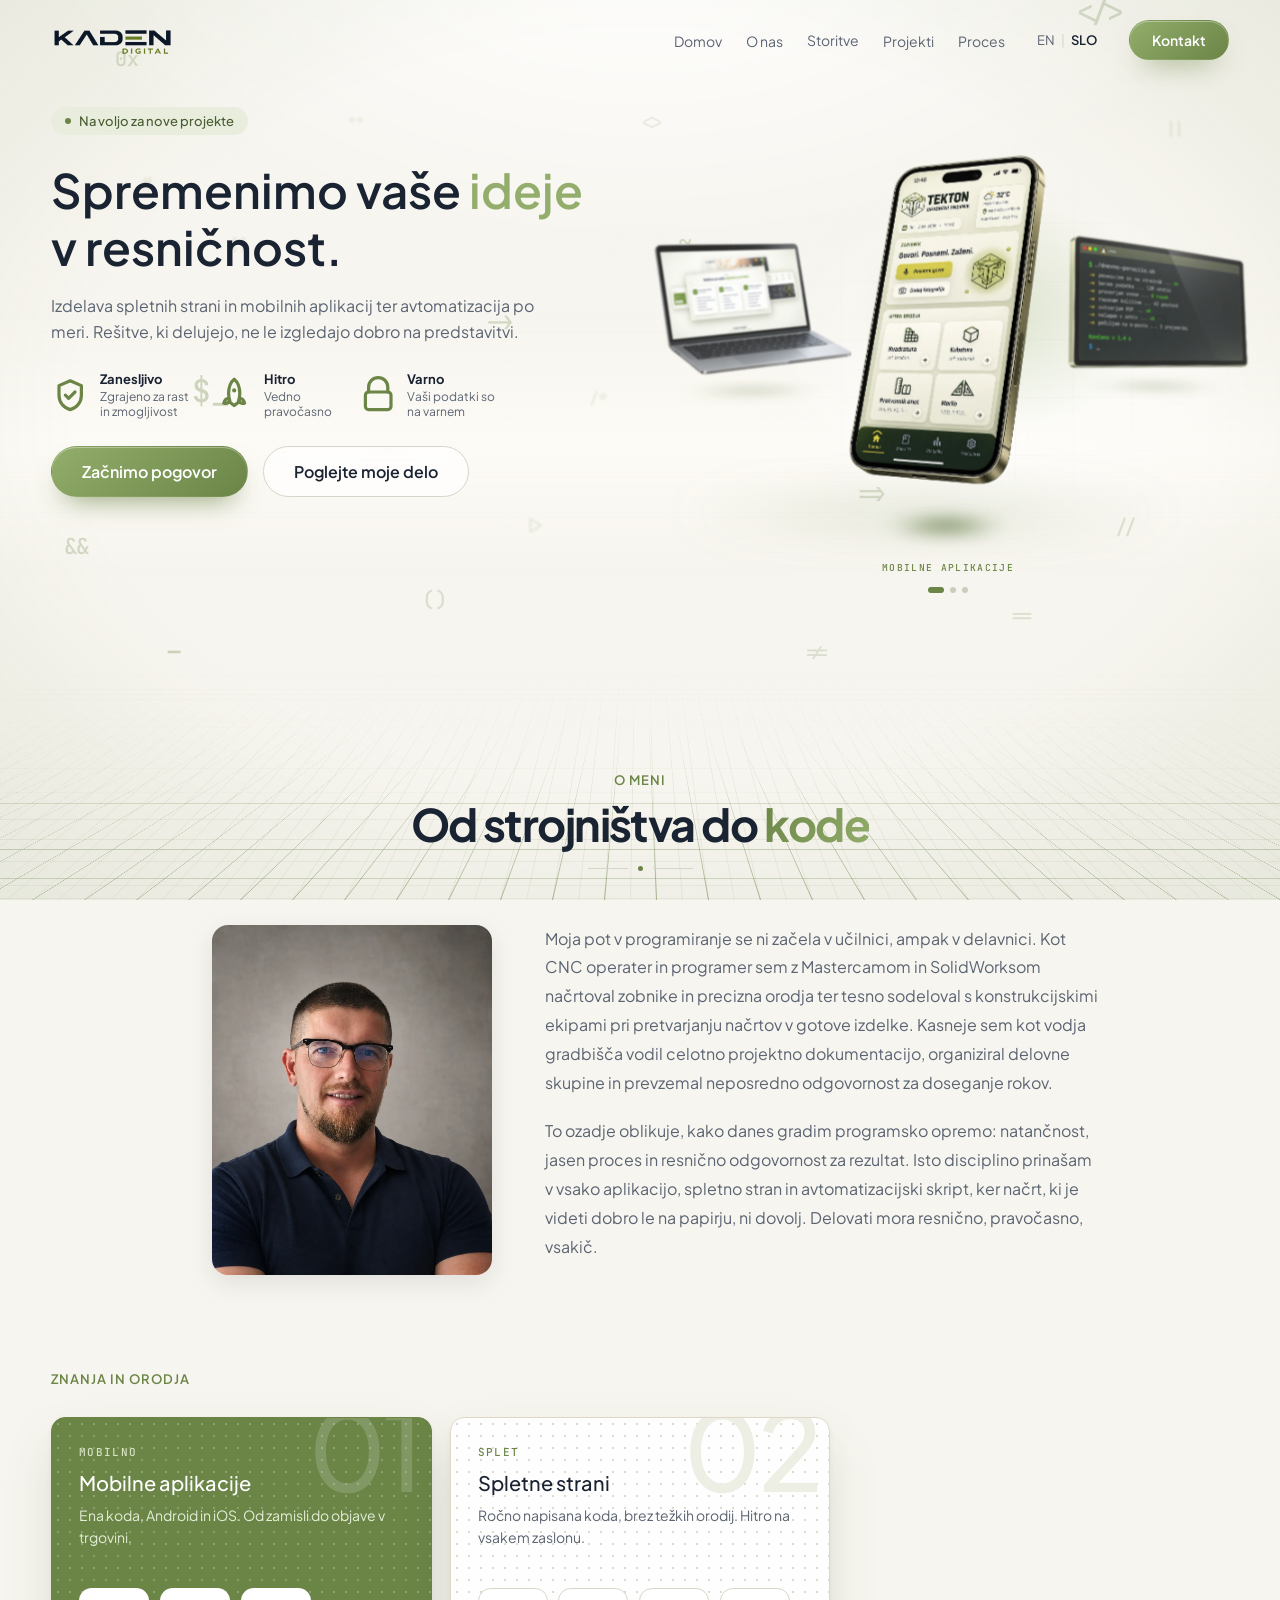
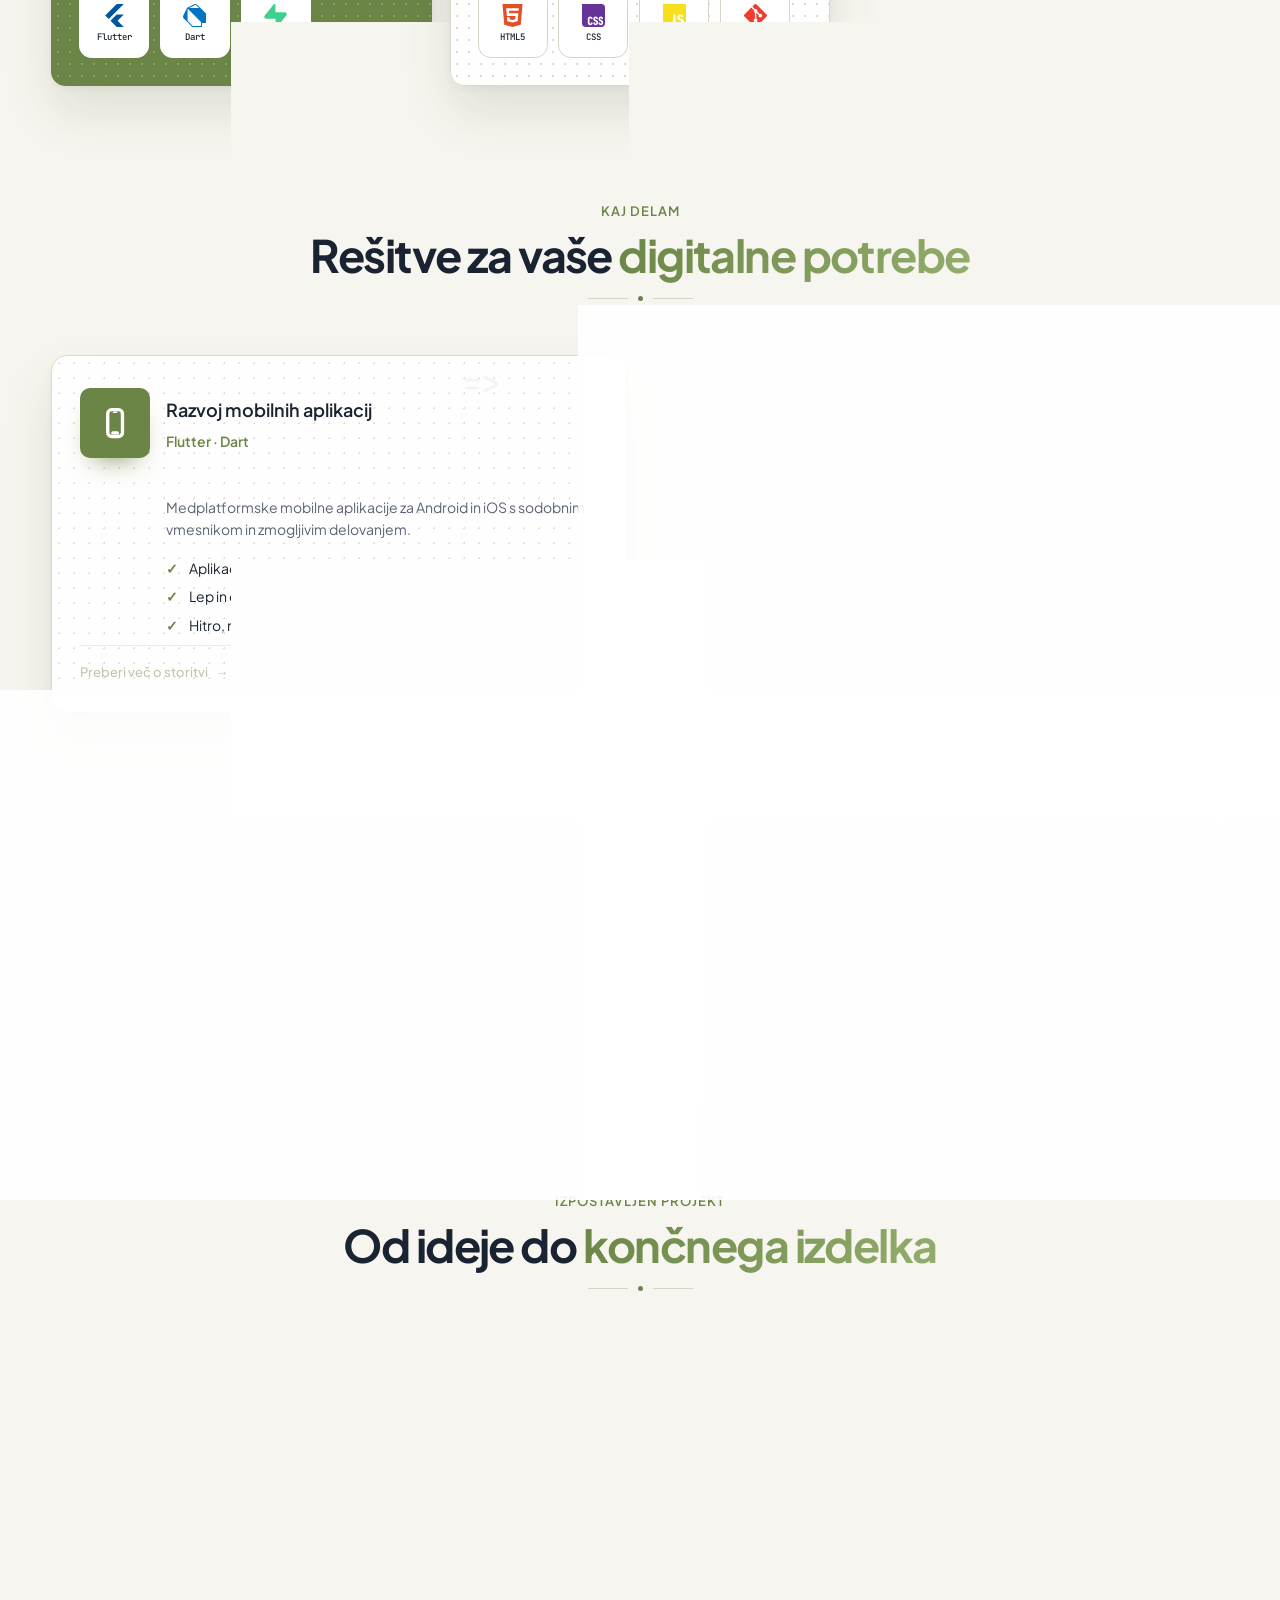
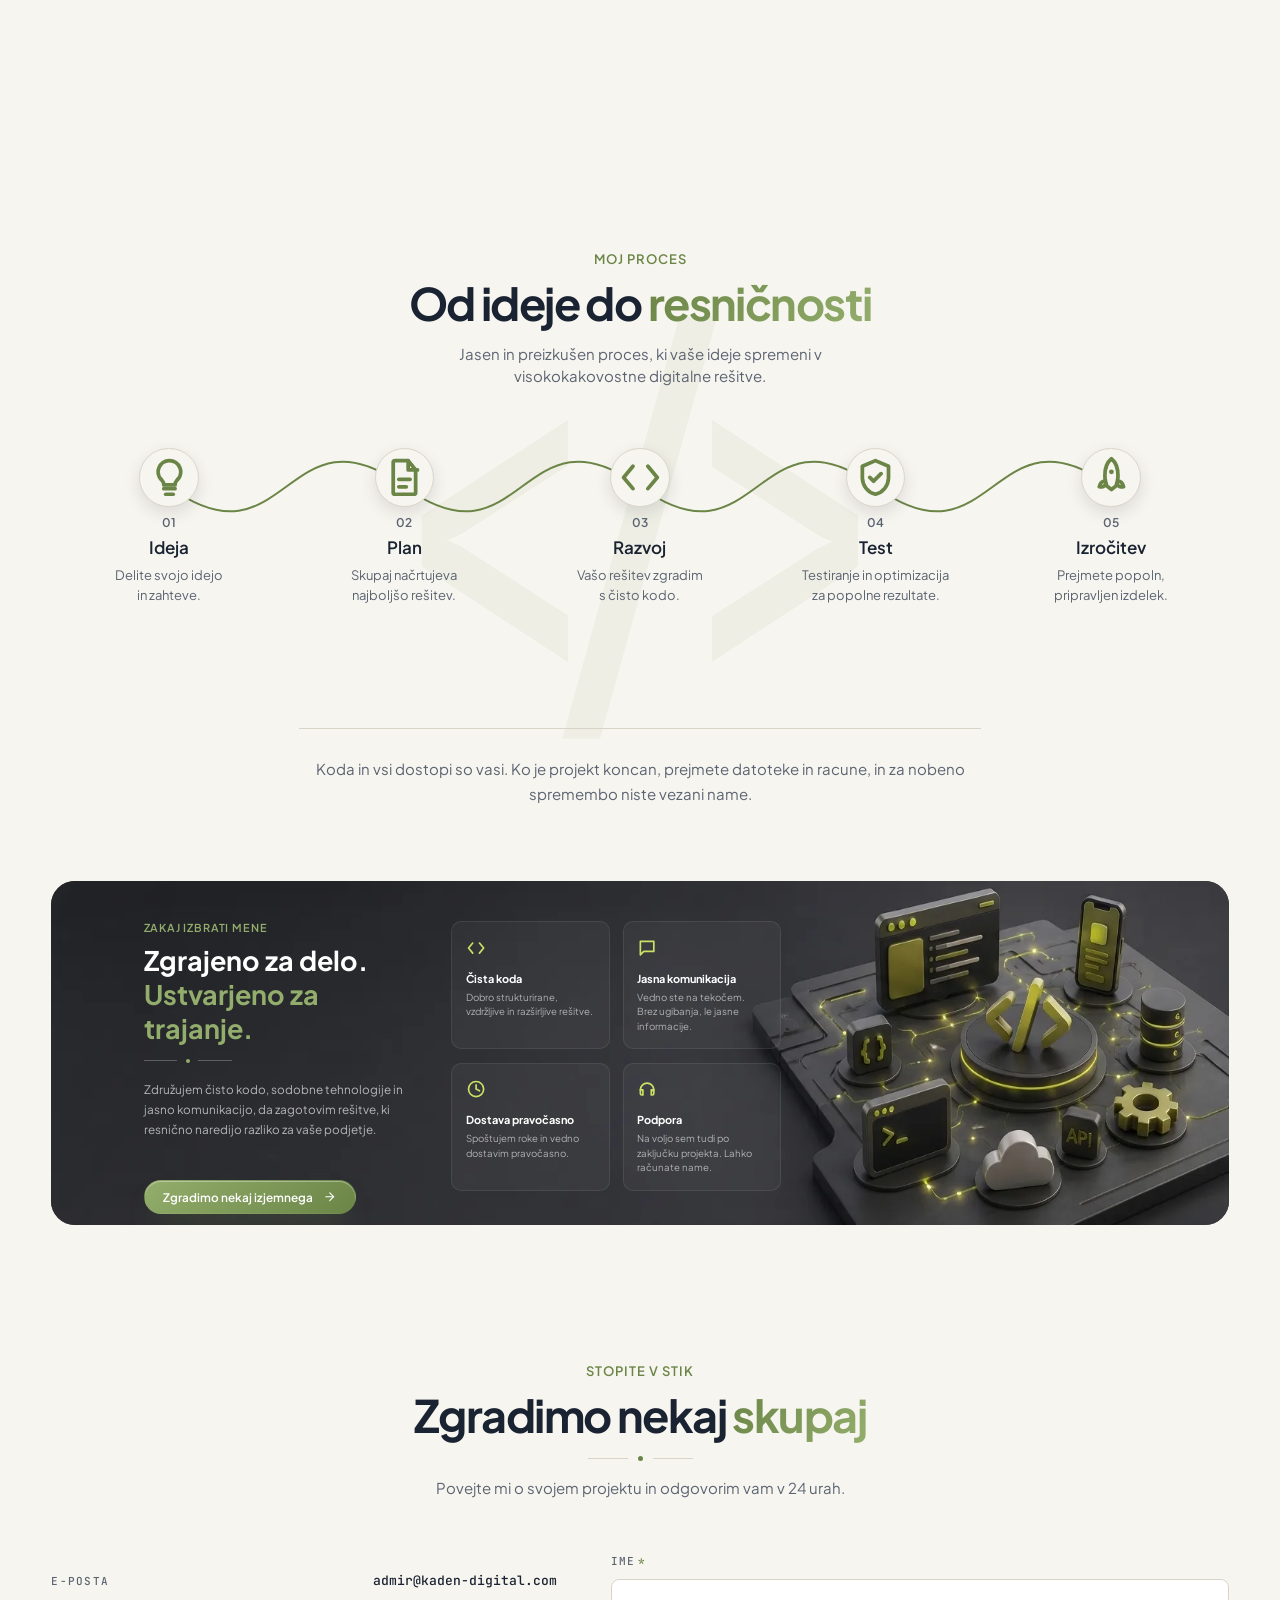
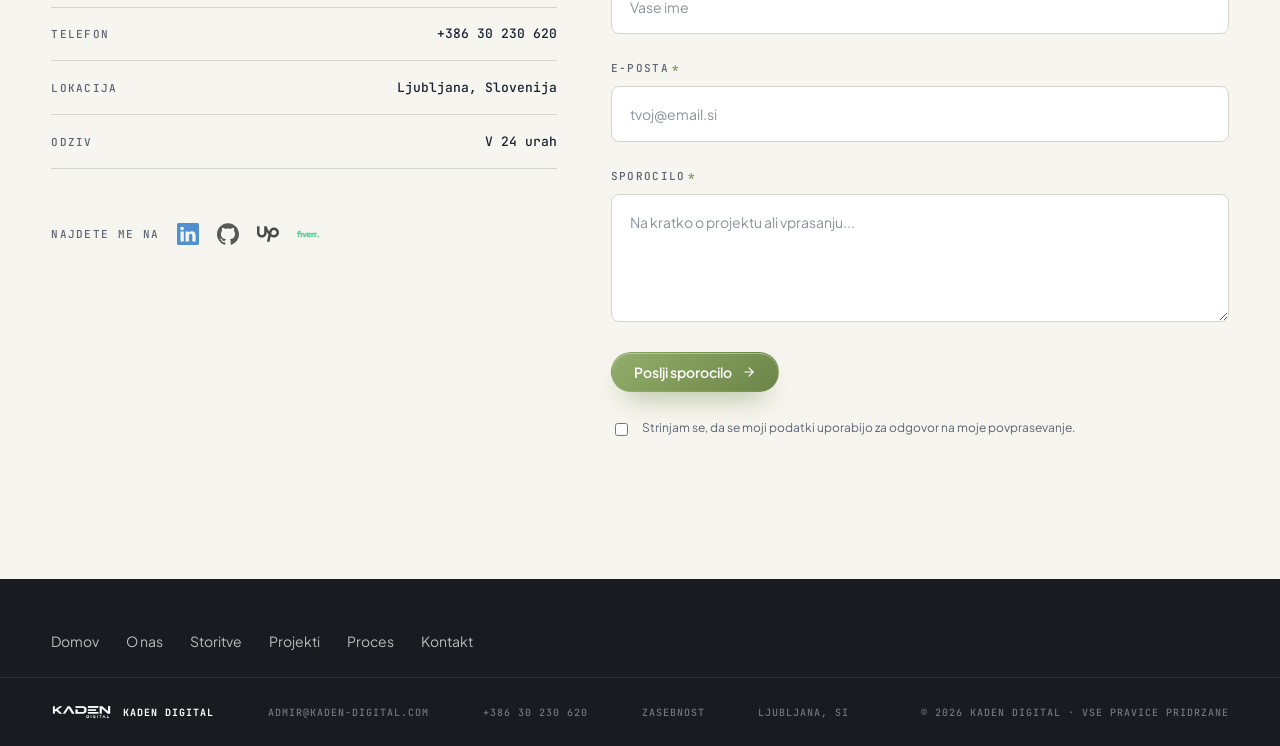
==== commit e233bb57: "Popravki po pravilniku: 404, ikona, obrazec, dostopnost in zasebnost" ====
--- a/index.html
+++ b/index.html
@@ -18,13 +18,17 @@
   <meta property="og:title" content="Izdelava spletnih strani in mobilnih aplikacij | Kaden Digital">
   <meta property="og:description" content="Izdelava spletnih strani, razvoj mobilnih aplikacij za Android in iOS ter avtomatizacija po meri. Ljubljana, Slovenija.">
   <meta property="og:url" content="https://www.kaden-digital.com/">
-  <meta property="og:image" content="https://www.kaden-digital.com/assets/images/photo-logo.png">
+  <meta property="og:image" content="https://www.kaden-digital.com/assets/images/og-kaden.png">
+  <meta property="og:image:width" content="1200">
+  <meta property="og:image:height" content="630">
   <meta name="twitter:card" content="summary_large_image">
 
   <!-- Pravi naslov strani — Googlu pove, katera razlicica je glavna. -->
   <link rel="canonical" href="https://www.kaden-digital.com/">
 
-  <link rel="icon" href="assets/images/logo-nav.webp">
+  <link rel="icon" href="assets/images/favicon-16.png" sizes="16x16" type="image/png">
+  <link rel="icon" href="assets/images/favicon-32.png" sizes="32x32" type="image/png">
+  <link rel="apple-touch-icon" href="assets/images/apple-touch-icon.png">
 
   <!-- Podatki o podjetju v obliki, ki jo Google razume neposredno. -->
   <script type="application/ld+json">
@@ -62,6 +66,9 @@
 </head>
 <body>
 
+  <!-- Prva postaja za tipkovnico: preskoci meni naravnost do vsebine. -->
+  <a class="preskoci" href="#hero" data-en="Skip to content" data-slo="Preskoci na vsebino">Preskoci na vsebino</a>
+
   <!-- PROSTOR V OZADJU — pribit na zaslon, vsebina drsi cez njega. -->
   <div class="space" aria-hidden="true">
     <div class="space-grid space-grid-far"></div>
@@ -107,7 +114,7 @@
 </div>
 
       <!-- Hamburger gumb, vidljiv samo na mobitelu -->
-      <button class="hamburger" aria-label="Menu">
+      <button class="hamburger" type="button" aria-label="Menu" aria-expanded="false" aria-controls="mobilniMeni">
         <span></span>
         <span></span>
         <span></span>
@@ -116,7 +123,7 @@
     </nav>
 
     <!-- Mobilni meni panel, otvara ga hamburger gumb -->
-    <div class="mobile-menu">
+    <div class="mobile-menu" id="mobilniMeni">
       <ul class="mobile-nav-links">
         <li><a href="#hero" data-en="Home" data-slo="Domov">Domov</a></li>
         <li><a href="#about" data-en="About" data-slo="O nas">O nas</a></li>
@@ -135,7 +142,7 @@
   </header>
 
 <!-- HERO SEKCIJA -->
-<section class="hero" id="hero">
+<section class="hero" id="hero" tabindex="-1">
 
     <div class="hero-content container">
 
@@ -636,6 +643,10 @@
 </div>
 
     </div>
+
+      <!-- Vprasanje, ki ga narocniki postavijo vsakic, zato stoji na vidnem mestu. -->
+      <p class="process-lastnistvo" data-en="The code and every access are yours. When the project is finished you receive the files and the accounts, and you are not tied to me for a single change." data-slo="Koda in vsi dostopi so vasi. Ko je projekt koncan, prejmete datoteke in racune, in za nobeno spremembo niste vezani name.">Koda in vsi dostopi so vasi. Ko je projekt koncan, prejmete datoteke in racune, in za nobeno spremembo niste vezani name.</p>
+
   </section>
 
 
@@ -749,23 +760,26 @@
 
         </div>
 
-        <form class="contact-form" id="contactForm">
+        <form class="contact-form" id="contactForm" novalidate>
           <input type="hidden" name="access_key" value="bd3b66ae-1171-4874-ac6a-c96515a0e4a7">
           <input type="checkbox" name="botcheck" class="hp" tabindex="-1" autocomplete="off">
 
           <div class="field">
-            <label class="contact-label" for="f-name" data-en="Name" data-slo="Ime">Ime</label>
-            <input type="text" id="f-name" name="name" required data-en-ph="Your name" data-slo-ph="Vase ime" placeholder="Your name">
+            <label class="contact-label" for="f-name"><span data-en="Name" data-slo="Ime">Ime</span><span class="obvezno" aria-hidden="true">*</span></label>
+            <input type="text" id="f-name" name="name" required aria-describedby="e-name" data-en-ph="Your name" data-slo-ph="Vase ime" placeholder="Your name">
+            <span class="field-napaka" id="e-name" role="alert"></span>
           </div>
 
           <div class="field">
-            <label class="contact-label" for="f-mail" data-en="Email" data-slo="E-posta">E-posta</label>
-            <input type="email" id="f-mail" name="email" required data-en-ph="your@email.com" data-slo-ph="tvoj@email.si" placeholder="your@email.com">
+            <label class="contact-label" for="f-mail"><span data-en="Email" data-slo="E-posta">E-posta</span><span class="obvezno" aria-hidden="true">*</span></label>
+            <input type="email" id="f-mail" name="email" required aria-describedby="e-mail" data-en-ph="your@email.com" data-slo-ph="tvoj@email.si" placeholder="your@email.com">
+            <span class="field-napaka" id="e-mail" role="alert"></span>
           </div>
 
           <div class="field">
-            <label class="contact-label" for="f-msg" data-en="Message" data-slo="Sporocilo">Sporocilo</label>
-            <textarea id="f-msg" name="message" rows="5" required data-en-ph="Briefly about your project or question..." data-slo-ph="Na kratko o projektu ali vprasanju..." placeholder="Briefly about your project or question..."></textarea>
+            <label class="contact-label" for="f-msg"><span data-en="Message" data-slo="Sporocilo">Sporocilo</span><span class="obvezno" aria-hidden="true">*</span></label>
+            <textarea id="f-msg" name="message" rows="5" required aria-describedby="e-msg" data-en-ph="Briefly about your project or question..." data-slo-ph="Na kratko o projektu ali vprasanju..." placeholder="Briefly about your project or question..."></textarea>
+            <span class="field-napaka" id="e-msg" role="alert"></span>
           </div>
 
           <button type="submit" class="btn btn-primary form-btn">
@@ -776,11 +790,12 @@
           </button>
 
           <label class="consent">
-            <input type="checkbox" required>
+            <input type="checkbox" id="f-privolitev" required aria-describedby="e-privolitev">
             <span data-en="I agree that my data may be used to answer my enquiry." data-slo="Strinjam se, da se moji podatki uporabijo za odgovor na moje povprasevanje.">Strinjam se, da se moji podatki uporabijo za odgovor na moje povprasevanje.</span>
           </label>
-
-          <p class="form-status" id="formStatus"></p>
+          <span class="field-napaka" id="e-privolitev" role="alert"></span>
+
+          <p class="form-status" id="formStatus" role="status" aria-live="polite"></p>
         </form>
 
       </div>
@@ -817,6 +832,8 @@
         <img src="assets/images/logo-nav.webp" alt="" width="420" height="96">
         Kaden Digital
       </span>
+      <a class="footer-link js-mail" data-u="admir" data-d="kaden-digital.com" href="#">&nbsp;</a>
+      <a class="footer-link js-tel" data-a="+386 30" data-b="230 620" href="#">&nbsp;</a>
       <a class="footer-link" href="zasebnost.html" data-en="Privacy" data-slo="Zasebnost">Zasebnost</a>
       <span class="footer-geo" data-en="Ljubljana, SI" data-slo="Ljubljana, SI">Ljubljana, SI</span>
       <span class="footer-copy" data-en="&copy; 2026 Kaden Digital &middot; All rights reserved" data-slo="&copy; 2026 Kaden Digital &middot; Vse pravice pridrzane">&copy; 2026 Kaden Digital &middot; Vse pravice pridrzane</span>
--- a/style.css
+++ b/style.css
@@ -156,6 +156,31 @@
   background-color: transparent;
   font-family: var(--font-sans);
   color: var(--color-text);
+}
+
+/* Bliznjica za tipkovnico. Skrita je, dokler je ne doseze tipka Tab. */
+.preskoci {
+  position: absolute;
+  top: 0;
+  left: 50%;
+  z-index: 200;
+  transform: translate(-50%, -150%);
+  padding: 12px 22px;
+  font-size: 15px;
+  text-decoration: none;
+  color: var(--color-bg);
+  background-color: var(--color-text);
+  border-radius: 0 0 10px 10px;
+  transition: transform 0.2s cubic-bezier(0.23, 1, 0.32, 1);
+}
+
+.preskoci:focus {
+  transform: translate(-50%, 0);
+}
+
+/* Cilj bliznjice ne sme dobiti okvirja, ko nanj skocimo. */
+[tabindex="-1"]:focus {
+  outline: none;
 }
 
 /* PROSTOR V OZADJU — pribit na zaslon, zato vsebina drsi cez njega. */
@@ -1923,6 +1948,18 @@
   transition: opacity 0.2s ease 0.18s;
 }
 
+/* Lastnistvo kode. Stoji vedno vidno, ker na telefonu ni prehoda z misko. */
+.process-lastnistvo {
+  max-width: 62ch;
+  margin: var(--space-xl) auto 0;
+  padding-top: var(--space-md);
+  border-top: 1px solid var(--color-border);
+  font-size: clamp(15px, 1.04vw, 26px);
+  line-height: 1.7;
+  text-align: center;
+  color: var(--color-text-muted);
+}
+
 /* Hamburger gumb za mobilni prikaz */
 .hamburger {
   display: none;
@@ -2286,6 +2323,25 @@
   margin-bottom: var(--space-xs);
 }
 
+/* Zvezdica pove, da je polje obvezno. */
+.obvezno {
+  color: var(--color-accent);
+  margin-left: 0.25em;
+}
+
+/* Sporocilo o napaki stoji pod poljem in se pokaze sele, ko je napaka. */
+.field-napaka {
+  display: block;
+  margin-top: calc(var(--space-xs) / 2);
+  font-size: clamp(12px, 0.82vw, 21px);
+  line-height: 1.4;
+  color: #B04A3A;
+}
+
+.field-napaka:empty {
+  display: none;
+}
+
 .contact-form input[type="text"],
 .contact-form input[type="email"],
 .contact-form textarea {
@@ -2318,6 +2374,26 @@
   opacity: 0.7;
 }
 
+/* Polje z napako dobi rdec rob, da se takoj vidi, kje je tezava. */
+.contact-form input[type="text"][aria-invalid="true"],
+.contact-form input[type="email"][aria-invalid="true"],
+.contact-form textarea[aria-invalid="true"] {
+  border-color: #B04A3A;
+}
+
+.contact-form input[type="text"][aria-invalid="true"]:focus,
+.contact-form input[type="email"][aria-invalid="true"]:focus,
+.contact-form textarea[aria-invalid="true"]:focus {
+  border-color: #B04A3A;
+  box-shadow: 0 0 0 3px rgba(176, 74, 58, 0.15);
+}
+
+/* Kljukica za privolitev nima roba, zato jo obarvamo. */
+.consent input[aria-invalid="true"] {
+  outline: 2px solid #B04A3A;
+  outline-offset: 2px;
+}
+
 .form-btn {
   display: inline-flex;
   align-items: center;
@@ -2328,6 +2404,13 @@
 .form-btn svg {
   width: 1em;
   height: 1em;
+}
+
+/* Med posiljanjem je gumb ugasnjen, da se sporocilo ne poslje dvakrat. */
+.form-btn[disabled] {
+  opacity: 0.55;
+  cursor: wait;
+  transform: none;
 }
 
 /* Privolitev za obdelavo podatkov. */
@@ -2415,6 +2498,78 @@
 
 .legal-back {
   margin-top: var(--space-xl);
+}
+
+/* STRAN 404 — obiskovalec je zasel, zato mu takoj ponudimo pot nazaj. */
+.napaka {
+  display: flex;
+  align-items: center;
+  min-height: 70vh;
+  padding: var(--space-xl) 0;
+}
+
+.napaka-inner {
+  max-width: min(100%, 60ch);
+}
+
+.napaka-koda {
+  font-family: var(--font-mono);
+  font-size: clamp(56px, 7vw, 180px);
+  font-weight: 700;
+  line-height: 1;
+  letter-spacing: 0.02em;
+  color: var(--color-accent);
+  opacity: 0.22;
+  margin: 0 0 var(--space-xs);
+}
+
+.napaka h1 {
+  font-size: clamp(28px, 3.5vw, 90px);
+  font-weight: 600;
+  margin: 0 0 var(--space-sm);
+}
+
+.napaka-opis {
+  font-size: clamp(16px, 1.11vw, 28px);
+  line-height: 1.7;
+  color: var(--color-text-muted);
+  margin: 0 0 var(--space-lg);
+}
+
+.napaka-gumbi {
+  display: flex;
+  flex-wrap: wrap;
+  gap: var(--space-sm);
+}
+
+.napaka-label {
+  font-family: var(--font-mono);
+  font-size: clamp(11px, 0.76vw, 19px);
+  letter-spacing: 0.1em;
+  text-transform: uppercase;
+  color: var(--color-text-muted);
+  margin: var(--space-xl) 0 var(--space-sm);
+}
+
+.napaka-povezave {
+  display: flex;
+  flex-wrap: wrap;
+  gap: var(--space-xs) var(--space-md);
+  list-style: none;
+  margin: 0;
+  padding: 0;
+}
+
+.napaka-povezave a {
+  font-size: clamp(14px, 0.97vw, 25px);
+  color: var(--color-accent);
+  text-decoration: none;
+  border-bottom: 1px solid transparent;
+  transition: border-color 0.15s ease;
+}
+
+.napaka-povezave a:hover {
+  border-bottom-color: var(--color-accent);
 }
 
 /* POJAVNO OKNO — lezi cez celo stran. */
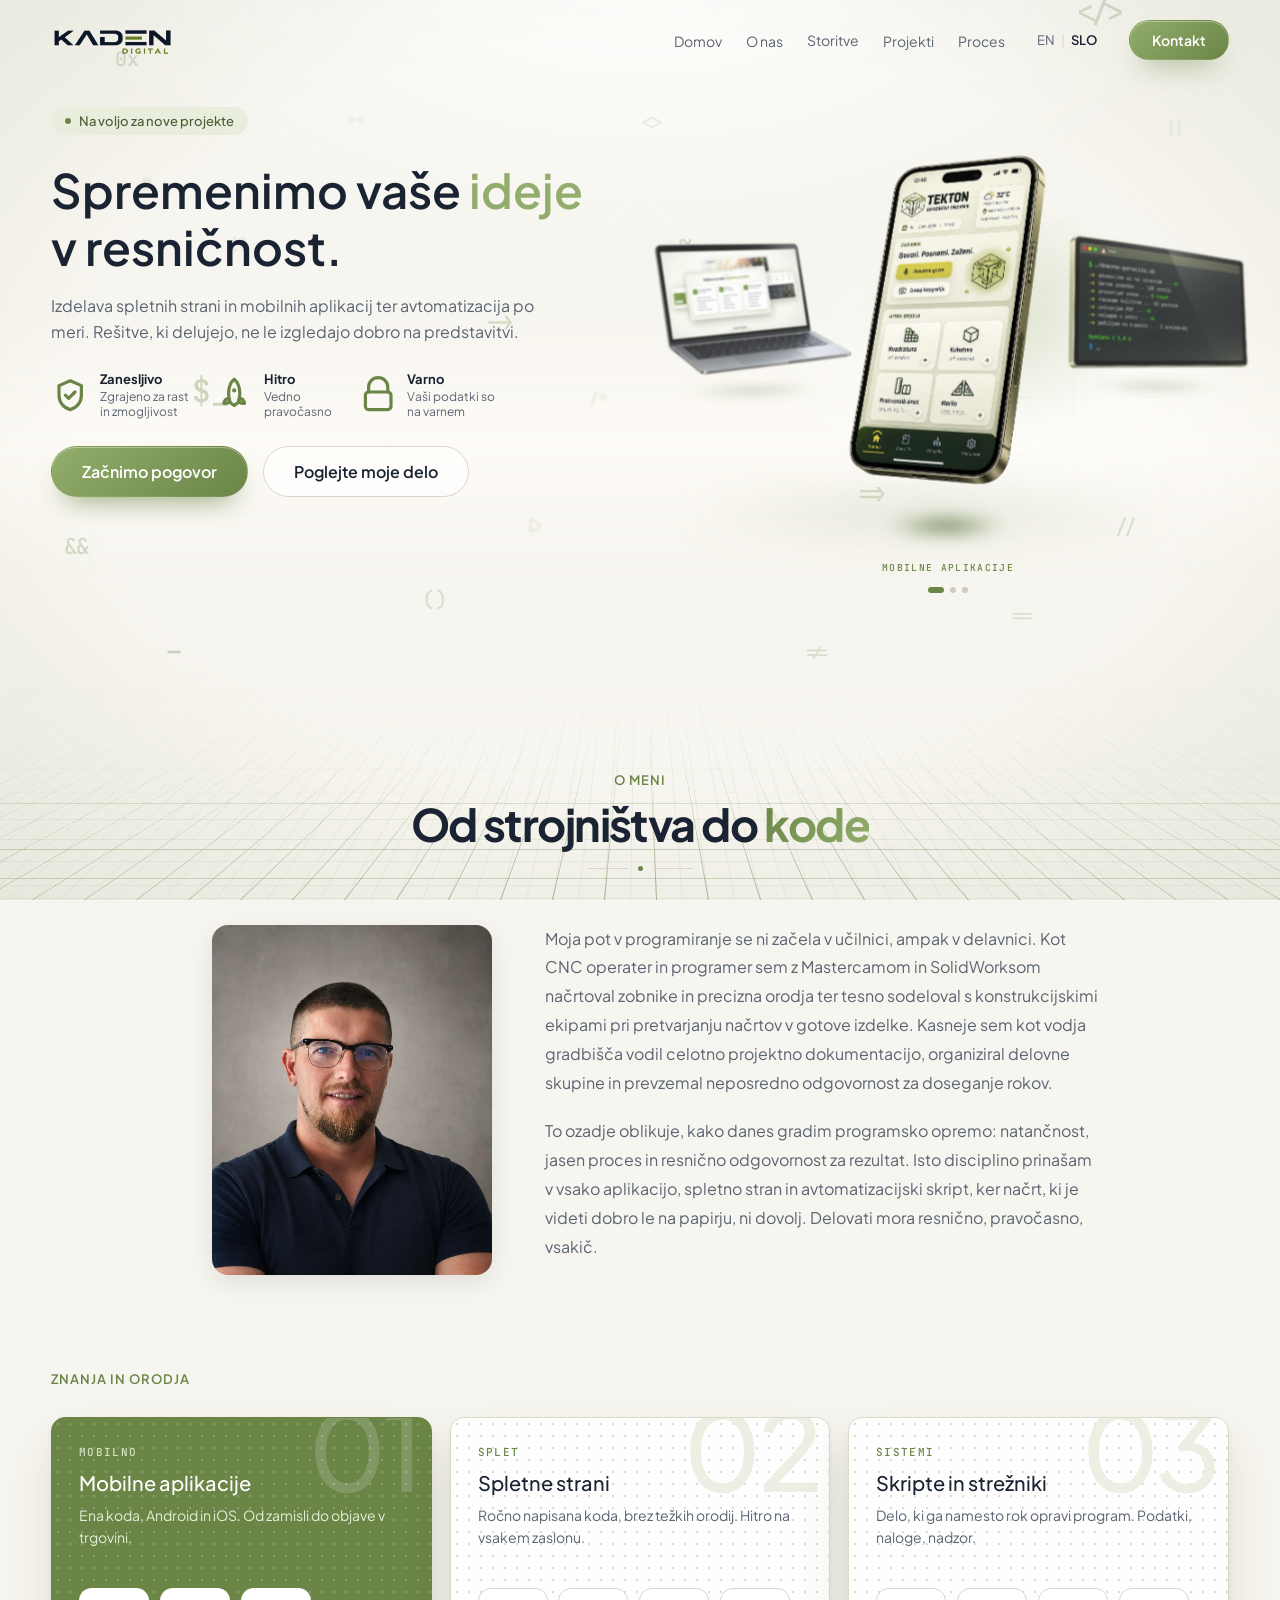
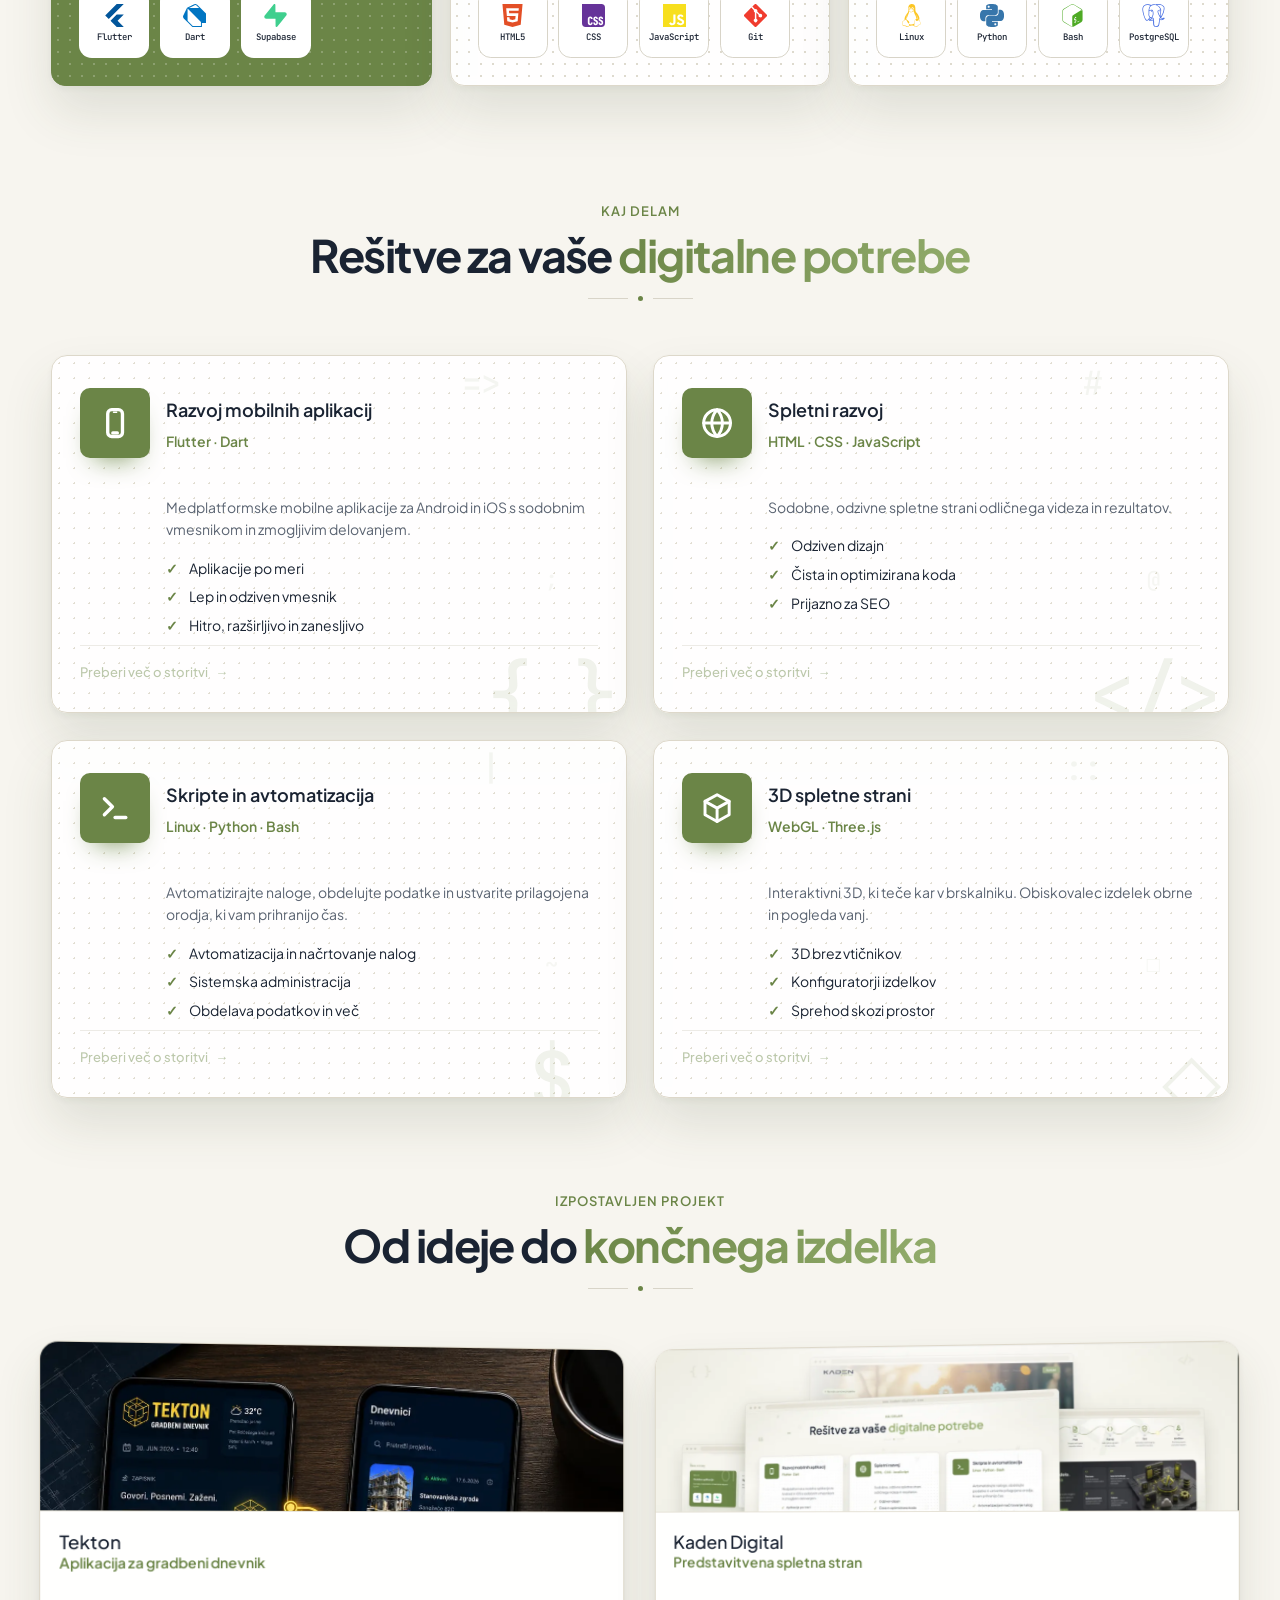
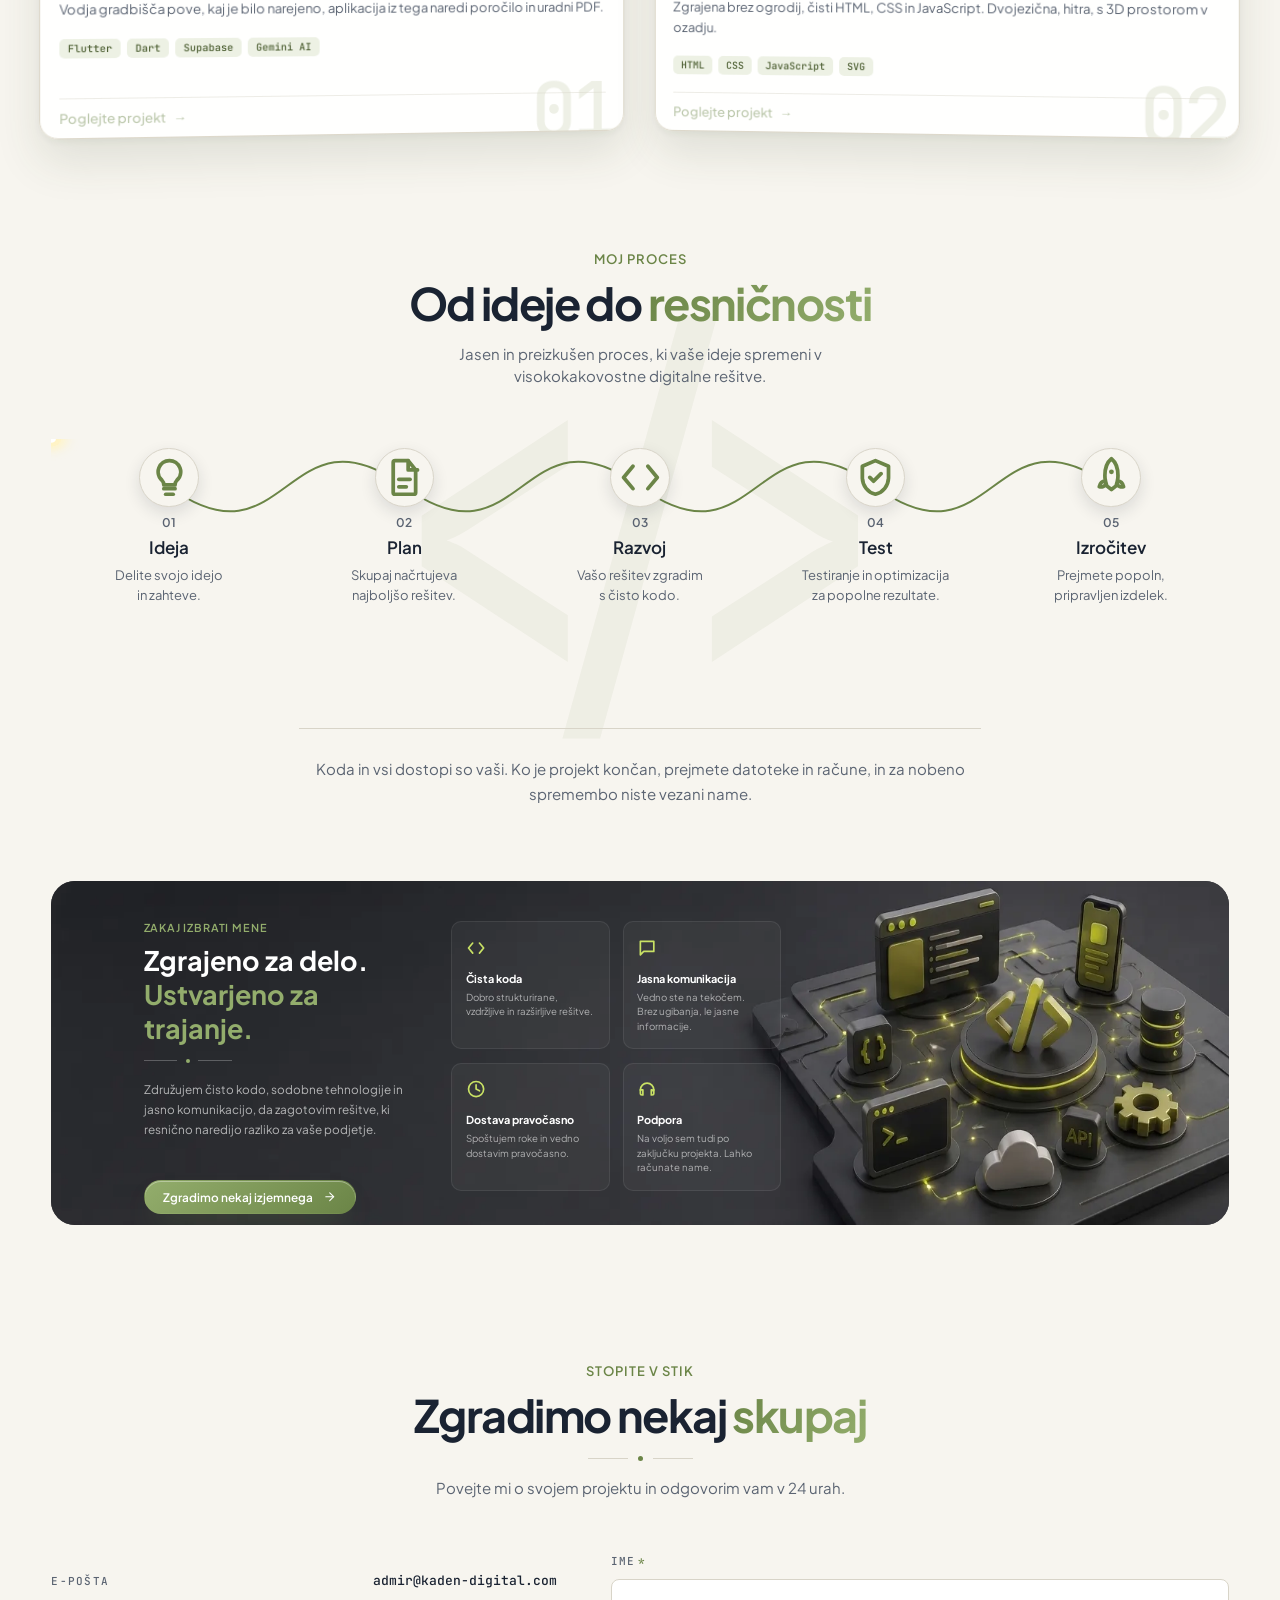
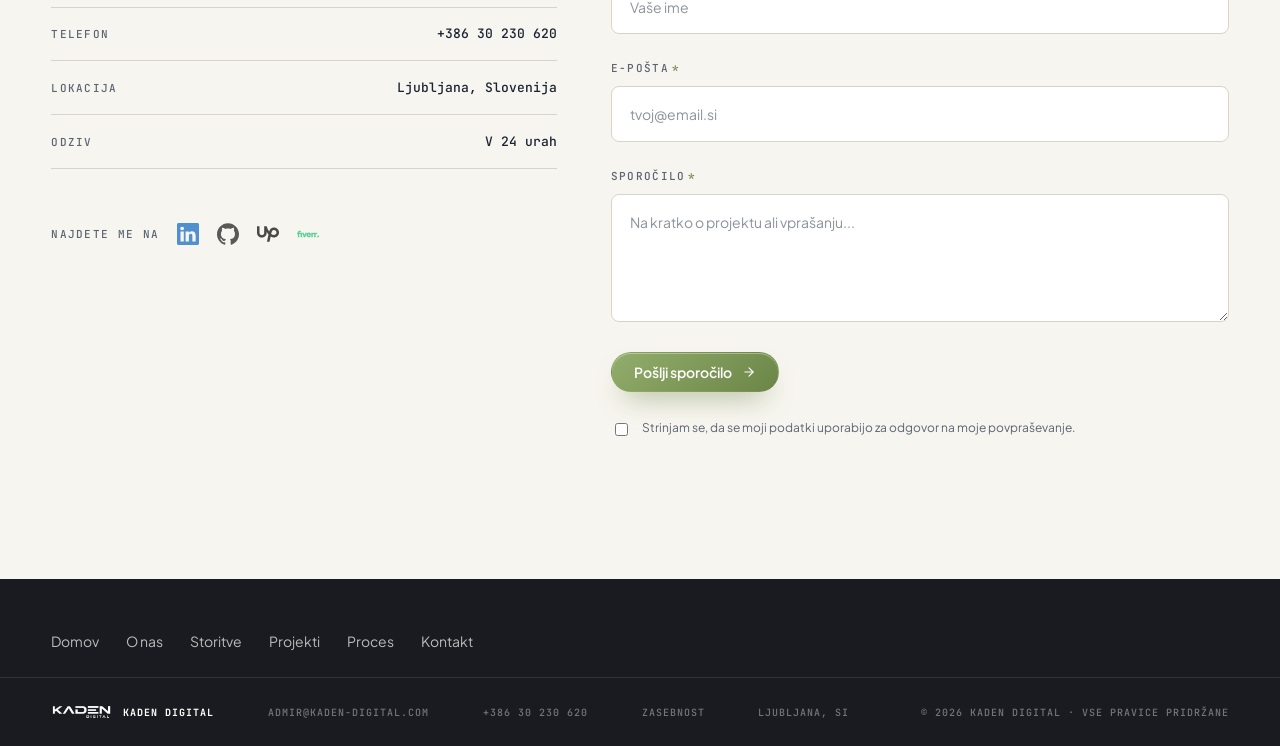
==== commit 947e1462: "Vrnjeni sumniki v slovenskem besedilu" ====
--- a/index.html
+++ b/index.html
@@ -67,7 +67,7 @@
 <body>
 
   <!-- Prva postaja za tipkovnico: preskoci meni naravnost do vsebine. -->
-  <a class="preskoci" href="#hero" data-en="Skip to content" data-slo="Preskoci na vsebino">Preskoci na vsebino</a>
+  <a class="preskoci" href="#hero" data-en="Skip to content" data-slo="Preskoči na vsebino">Preskoči na vsebino</a>
 
   <!-- PROSTOR V OZADJU — pribit na zaslon, vsebina drsi cez njega. -->
   <div class="space" aria-hidden="true">
@@ -645,7 +645,7 @@
     </div>
 
       <!-- Vprasanje, ki ga narocniki postavijo vsakic, zato stoji na vidnem mestu. -->
-      <p class="process-lastnistvo" data-en="The code and every access are yours. When the project is finished you receive the files and the accounts, and you are not tied to me for a single change." data-slo="Koda in vsi dostopi so vasi. Ko je projekt koncan, prejmete datoteke in racune, in za nobeno spremembo niste vezani name.">Koda in vsi dostopi so vasi. Ko je projekt koncan, prejmete datoteke in racune, in za nobeno spremembo niste vezani name.</p>
+      <p class="process-lastnistvo" data-en="The code and every access are yours. When the project is finished you receive the files and the accounts, and you are not tied to me for a single change." data-slo="Koda in vsi dostopi so vaši. Ko je projekt končan, prejmete datoteke in račune, in za nobeno spremembo niste vezani name.">Koda in vsi dostopi so vaši. Ko je projekt končan, prejmete datoteke in račune, in za nobeno spremembo niste vezani name.</p>
 
   </section>
 
@@ -732,7 +732,7 @@
                 <div class="contact-info">
 
           <div class="contact-row">
-            <span class="contact-label" data-en="Email" data-slo="E-posta">E-posta</span>
+            <span class="contact-label" data-en="Email" data-slo="E-pošta">E-pošta</span>
             <a class="contact-value js-mail" data-u="admir" data-d="kaden-digital.com" href="#">&nbsp;</a>          </div>
 
           <div class="contact-row">
@@ -766,24 +766,24 @@
 
           <div class="field">
             <label class="contact-label" for="f-name"><span data-en="Name" data-slo="Ime">Ime</span><span class="obvezno" aria-hidden="true">*</span></label>
-            <input type="text" id="f-name" name="name" required aria-describedby="e-name" data-en-ph="Your name" data-slo-ph="Vase ime" placeholder="Your name">
+            <input type="text" id="f-name" name="name" required aria-describedby="e-name" data-en-ph="Your name" data-slo-ph="Vaše ime" placeholder="Your name">
             <span class="field-napaka" id="e-name" role="alert"></span>
           </div>
 
           <div class="field">
-            <label class="contact-label" for="f-mail"><span data-en="Email" data-slo="E-posta">E-posta</span><span class="obvezno" aria-hidden="true">*</span></label>
+            <label class="contact-label" for="f-mail"><span data-en="Email" data-slo="E-pošta">E-pošta</span><span class="obvezno" aria-hidden="true">*</span></label>
             <input type="email" id="f-mail" name="email" required aria-describedby="e-mail" data-en-ph="your@email.com" data-slo-ph="tvoj@email.si" placeholder="your@email.com">
             <span class="field-napaka" id="e-mail" role="alert"></span>
           </div>
 
           <div class="field">
-            <label class="contact-label" for="f-msg"><span data-en="Message" data-slo="Sporocilo">Sporocilo</span><span class="obvezno" aria-hidden="true">*</span></label>
-            <textarea id="f-msg" name="message" rows="5" required aria-describedby="e-msg" data-en-ph="Briefly about your project or question..." data-slo-ph="Na kratko o projektu ali vprasanju..." placeholder="Briefly about your project or question..."></textarea>
+            <label class="contact-label" for="f-msg"><span data-en="Message" data-slo="Sporočilo">Sporočilo</span><span class="obvezno" aria-hidden="true">*</span></label>
+            <textarea id="f-msg" name="message" rows="5" required aria-describedby="e-msg" data-en-ph="Briefly about your project or question..." data-slo-ph="Na kratko o projektu ali vprašanju..." placeholder="Briefly about your project or question..."></textarea>
             <span class="field-napaka" id="e-msg" role="alert"></span>
           </div>
 
           <button type="submit" class="btn btn-primary form-btn">
-            <span data-en="Send message" data-slo="Poslji sporocilo">Poslji sporocilo</span>
+            <span data-en="Send message" data-slo="Pošlji sporočilo">Pošlji sporočilo</span>
             <svg viewBox="0 0 24 24" fill="none" stroke="currentColor" stroke-width="2" stroke-linecap="round" stroke-linejoin="round">
               <line x1="5" y1="12" x2="19" y2="12"/><polyline points="12 5 19 12 12 19"/>
             </svg>
@@ -791,7 +791,7 @@
 
           <label class="consent">
             <input type="checkbox" id="f-privolitev" required aria-describedby="e-privolitev">
-            <span data-en="I agree that my data may be used to answer my enquiry." data-slo="Strinjam se, da se moji podatki uporabijo za odgovor na moje povprasevanje.">Strinjam se, da se moji podatki uporabijo za odgovor na moje povprasevanje.</span>
+            <span data-en="I agree that my data may be used to answer my enquiry." data-slo="Strinjam se, da se moji podatki uporabijo za odgovor na moje povpraševanje.">Strinjam se, da se moji podatki uporabijo za odgovor na moje povpraševanje.</span>
           </label>
           <span class="field-napaka" id="e-privolitev" role="alert"></span>
 
@@ -836,7 +836,7 @@
       <a class="footer-link js-tel" data-a="+386 30" data-b="230 620" href="#">&nbsp;</a>
       <a class="footer-link" href="zasebnost.html" data-en="Privacy" data-slo="Zasebnost">Zasebnost</a>
       <span class="footer-geo" data-en="Ljubljana, SI" data-slo="Ljubljana, SI">Ljubljana, SI</span>
-      <span class="footer-copy" data-en="&copy; 2026 Kaden Digital &middot; All rights reserved" data-slo="&copy; 2026 Kaden Digital &middot; Vse pravice pridrzane">&copy; 2026 Kaden Digital &middot; Vse pravice pridrzane</span>
+      <span class="footer-copy" data-en="&copy; 2026 Kaden Digital &middot; All rights reserved" data-slo="&copy; 2026 Kaden Digital &middot; Vse pravice pridržane">&copy; 2026 Kaden Digital &middot; Vse pravice pridržane</span>
     </div>
   </footer>
 
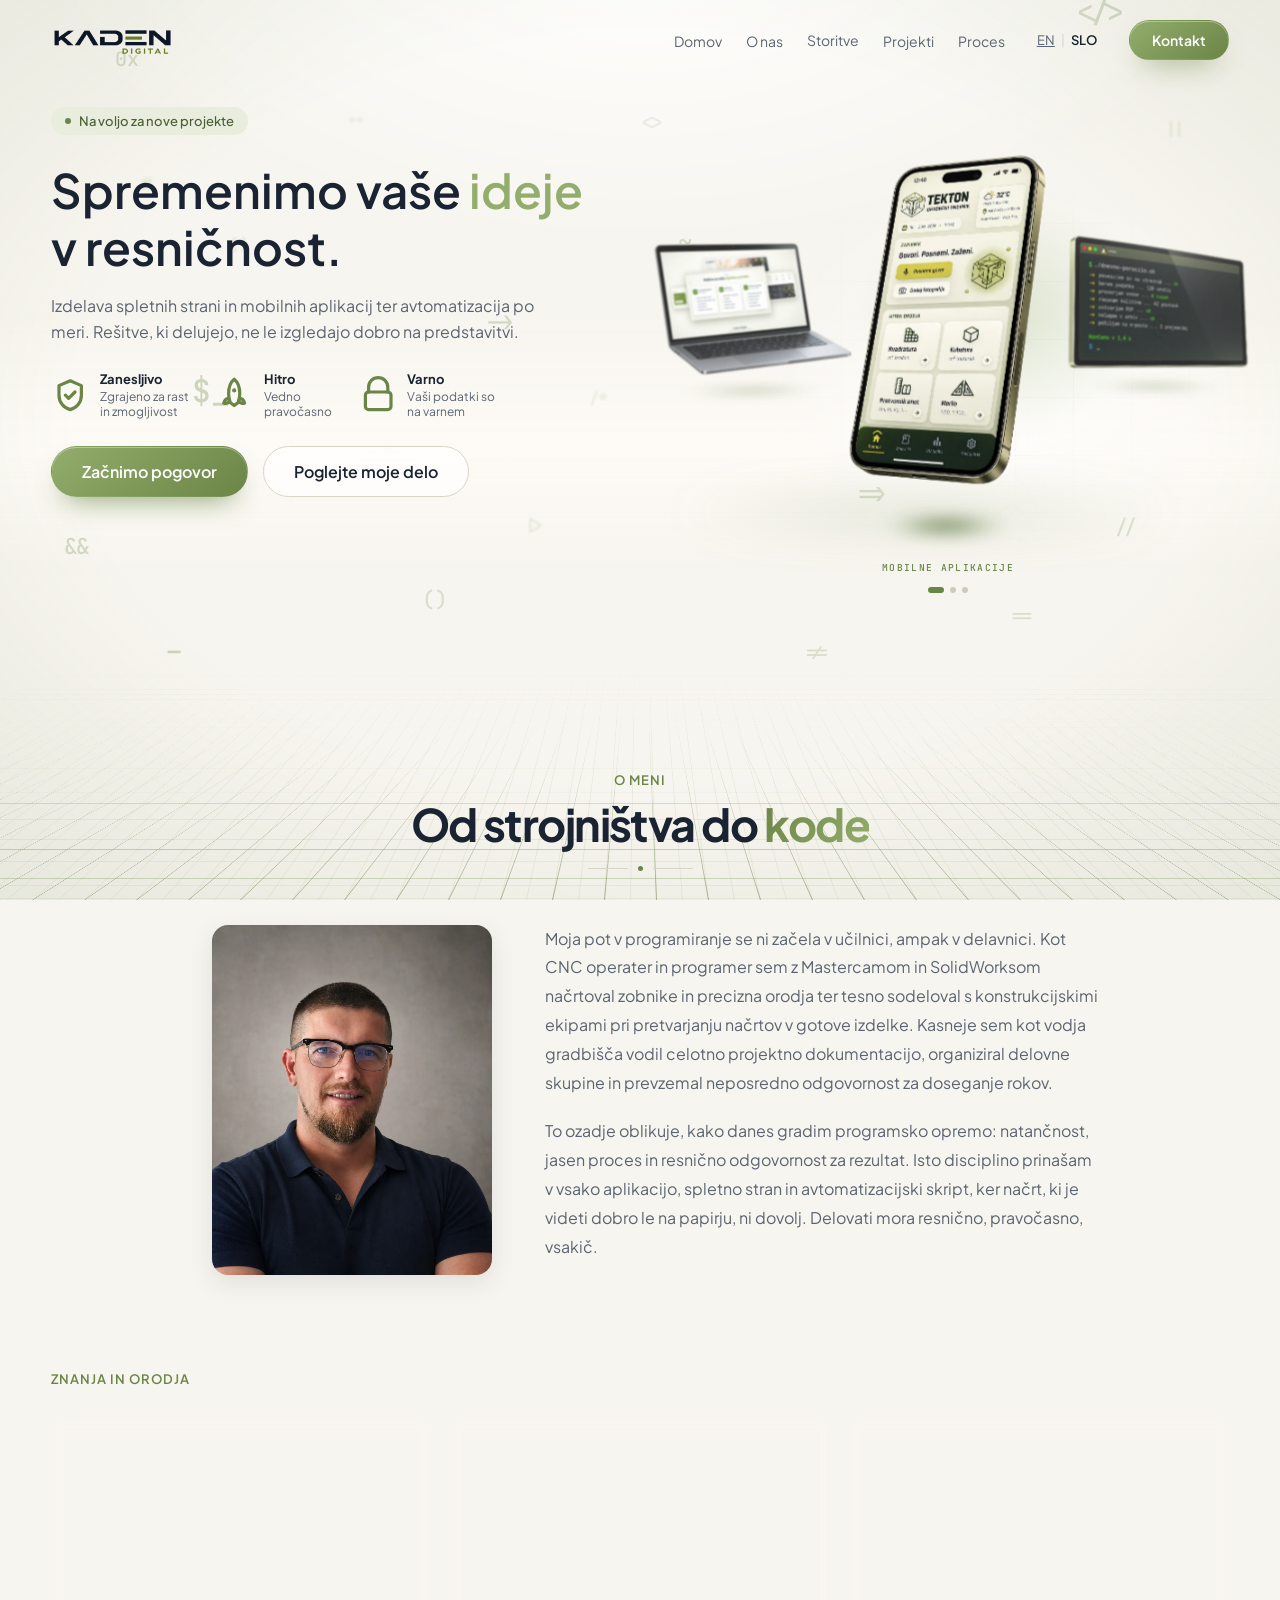
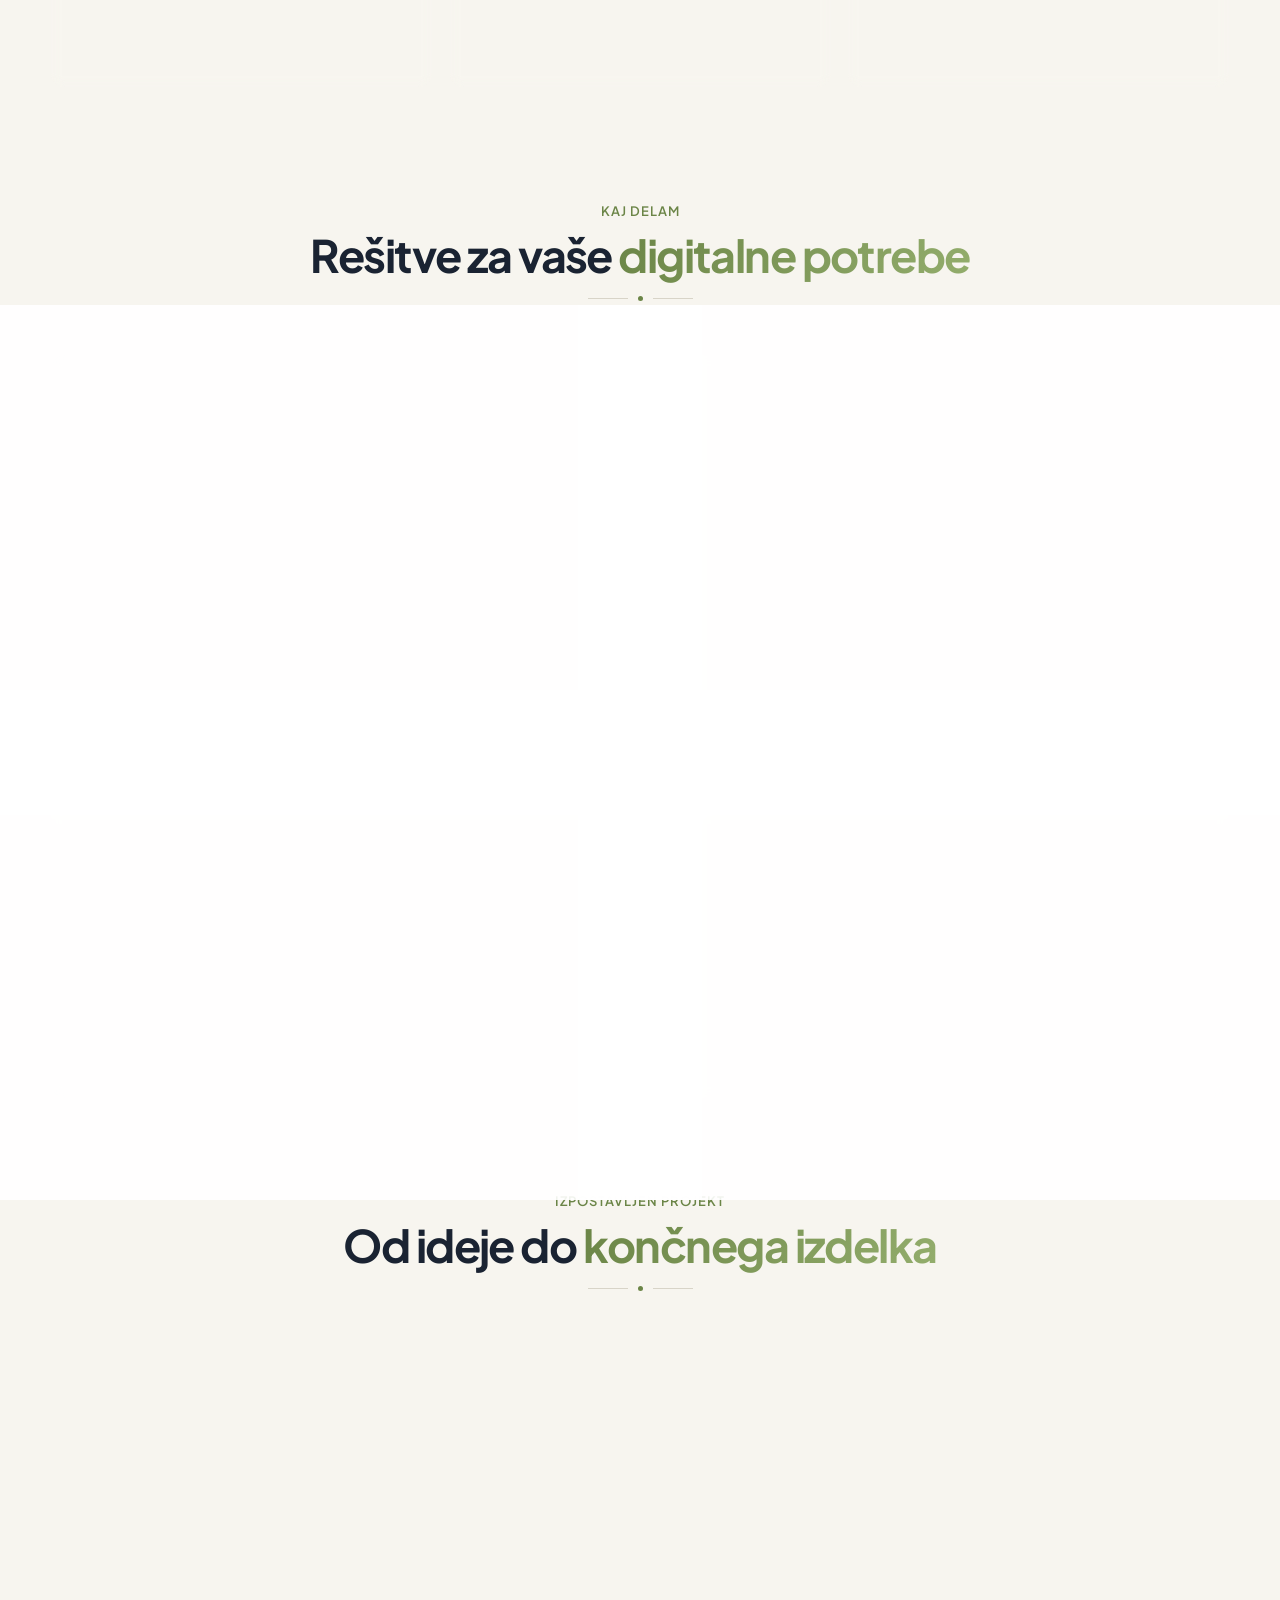
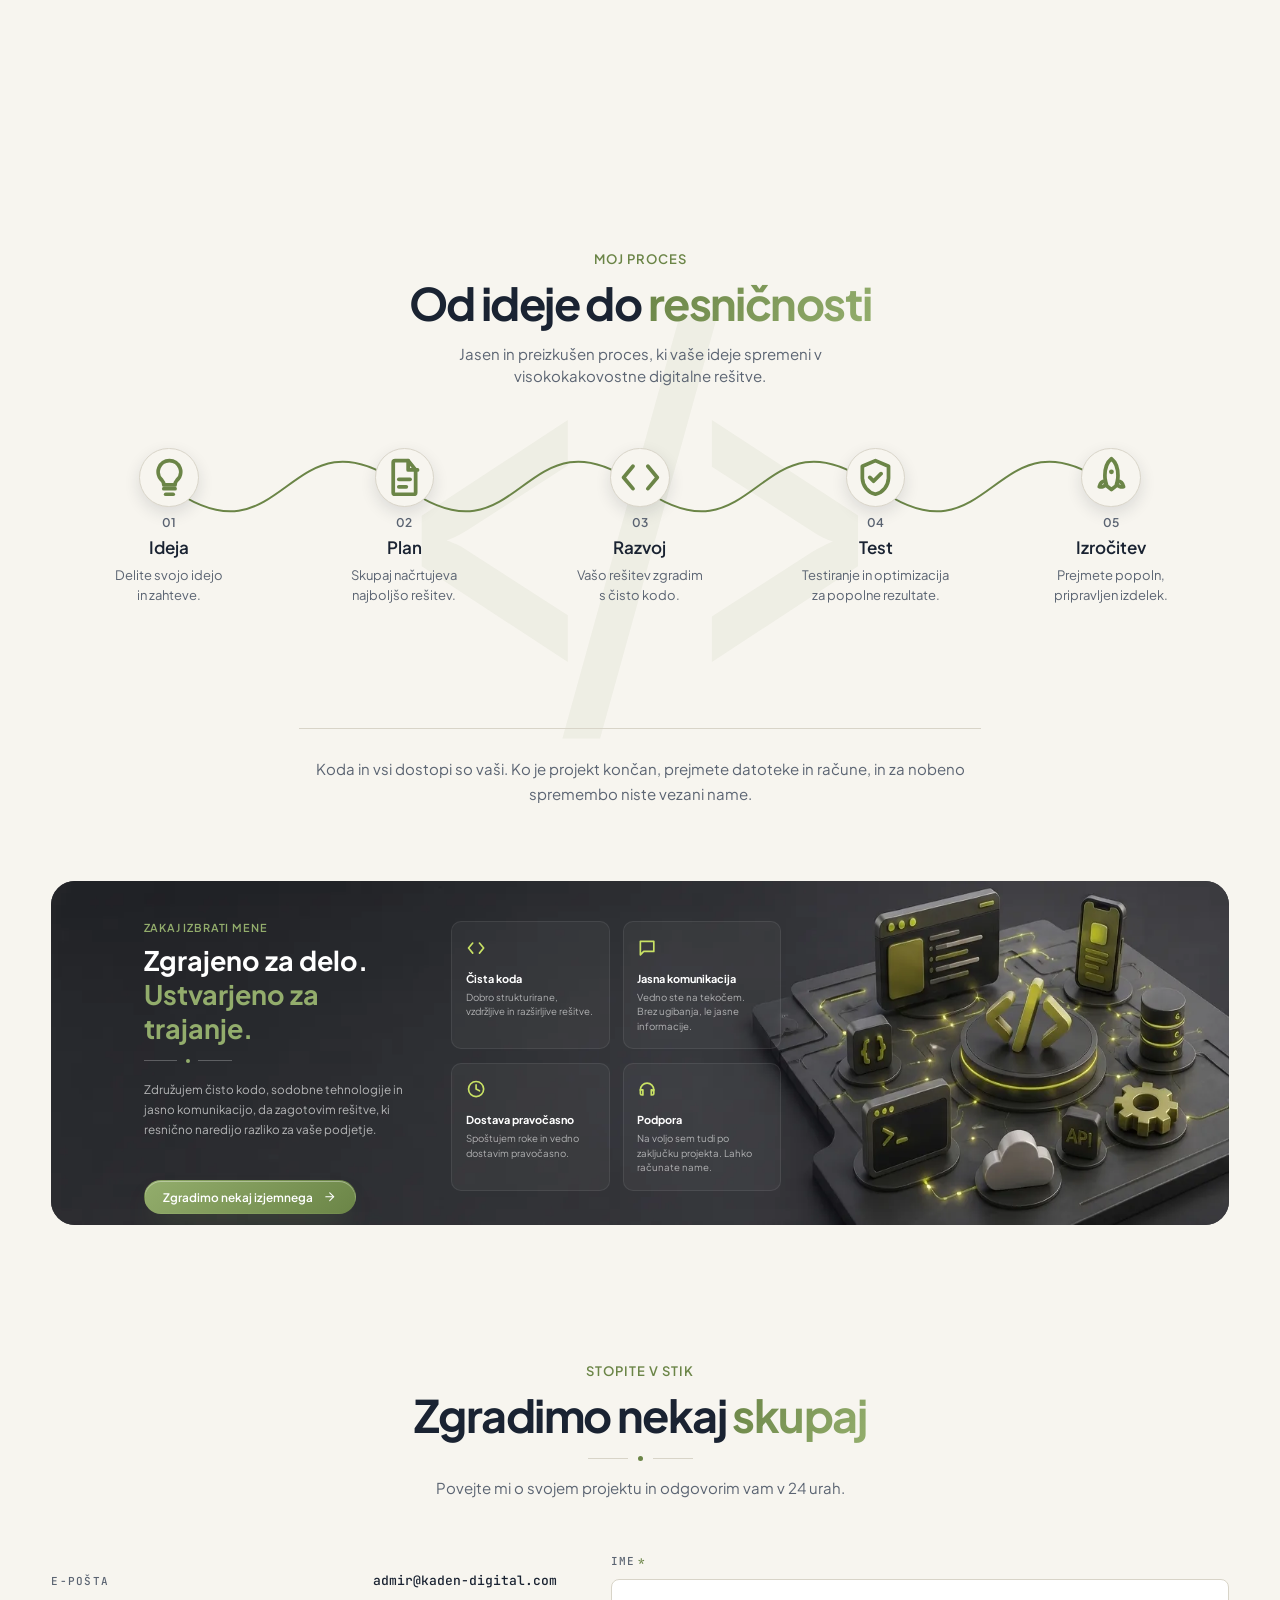
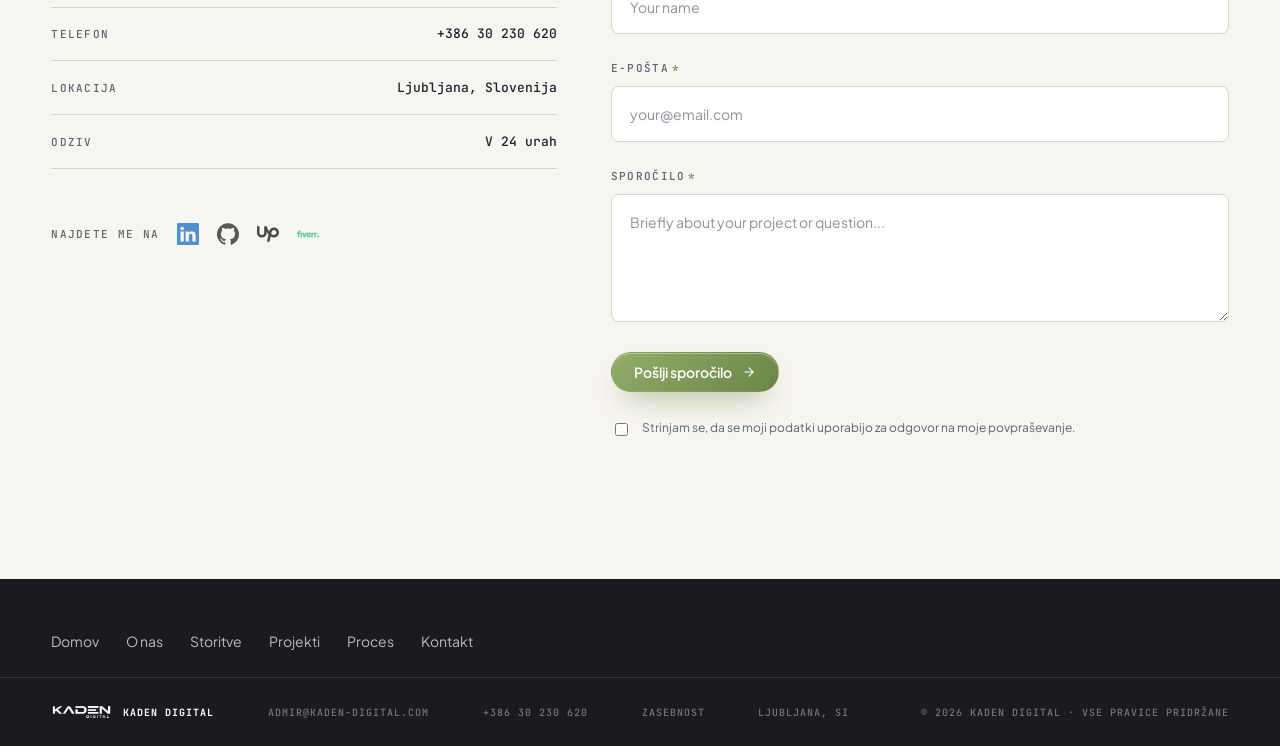
==== commit fcf4354f: "Locena angleska razlicica v /en/ s hreflang oznakami" ====
--- a/index.html
+++ b/index.html
@@ -25,6 +25,11 @@
 
   <!-- Pravi naslov strani — Googlu pove, katera razlicica je glavna. -->
   <link rel="canonical" href="https://www.kaden-digital.com/">
+  <!-- Ista stran v drugem jeziku. -->
+  <link rel="alternate" hreflang="sl" href="https://www.kaden-digital.com/">
+  <link rel="alternate" hreflang="en" href="https://www.kaden-digital.com/en/">
+  <link rel="alternate" hreflang="x-default" href="https://www.kaden-digital.com/">
+
 
   <link rel="icon" href="assets/images/favicon-16.png" sizes="16x16" type="image/png">
   <link rel="icon" href="assets/images/favicon-32.png" sizes="32x32" type="image/png">
@@ -67,7 +72,7 @@
 <body>
 
   <!-- Prva postaja za tipkovnico: preskoci meni naravnost do vsebine. -->
-  <a class="preskoci" href="#hero" data-en="Skip to content" data-slo="Preskoči na vsebino">Preskoči na vsebino</a>
+  <a class="preskoci" href="#hero">Preskoči na vsebino</a>
 
   <!-- PROSTOR V OZADJU — pribit na zaslon, vsebina drsi cez njega. -->
   <div class="space" aria-hidden="true">
@@ -89,28 +94,28 @@
 
       <div class="nav-right">
   <ul class="nav-links">
-    <li><a href="#hero" data-en="Home" data-slo="Domov">Domov</a></li>
-    <li><a href="#about" data-en="About" data-slo="O nas">O nas</a></li>
+    <li><a href="#hero">Domov</a></li>
+    <li><a href="#about">O nas</a></li>
     <li class="nav-services">
-  <a href="#services" class="nav-dropdown-toggle" data-en="Services" data-slo="Storitve">Storitve</a>
+  <a href="#services" class="nav-dropdown-toggle">Storitve</a>
   <div class="nav-dropdown">
-    <a href="razvojmobilnihaplikacij.html" class="nav-dropdown-item" data-en="App Development" data-slo="Razvoj aplikacij">Razvoj aplikacij</a>
-    <a href="izdelavaspletnihstrani.html" class="nav-dropdown-item" data-en="Web Development" data-slo="Spletni razvoj">Spletni razvoj</a>
-    <a href="3dspletnestrani.html" class="nav-dropdown-item" data-en="3D websites" data-slo="3D spletne strani">3D spletne strani</a>
-    <a href="skripteinavtomatizacija.html" class="nav-dropdown-item" data-en="Scripts &amp; Automation" data-slo="Skripte in avtomatizacija">Skripte in avtomatizacija</a>
+    <a href="razvojmobilnihaplikacij.html" class="nav-dropdown-item">Razvoj aplikacij</a>
+    <a href="izdelavaspletnihstrani.html" class="nav-dropdown-item">Spletni razvoj</a>
+    <a href="3dspletnestrani.html" class="nav-dropdown-item">3D spletne strani</a>
+    <a href="skripteinavtomatizacija.html" class="nav-dropdown-item">Skripte in avtomatizacija</a>
   </div>
 </li>
-    <li><a href="#projects" data-en="Projects" data-slo="Projekti">Projekti</a></li>
-    <li><a href="#process" data-en="Process" data-slo="Proces">Proces</a></li>
+    <li><a href="#projects">Projekti</a></li>
+    <li><a href="#process">Proces</a></li>
   </ul>
 
   <div class="lang-switch">
-    <button type="button" class="lang-btn" data-lang="en">EN</button>
-    <span class="lang-divider">|</span>
-    <button type="button" class="lang-btn active" data-lang="slo">SLO</button>
-  </div>
-
-  <a href="#contact" class="btn btn-primary nav-cta" data-en="Contact" data-slo="Kontakt">Kontakt</a>
+          <a class="lang-btn" href="en/" hreflang="en" lang="en">EN</a>
+          <span class="lang-divider">|</span>
+          <span class="lang-btn active">SLO</span>
+        </div>
+
+  <a href="#contact" class="btn btn-primary nav-cta">Kontakt</a>
 </div>
 
       <!-- Hamburger gumb, vidljiv samo na mobitelu -->
@@ -125,18 +130,18 @@
     <!-- Mobilni meni panel, otvara ga hamburger gumb -->
     <div class="mobile-menu" id="mobilniMeni">
       <ul class="mobile-nav-links">
-        <li><a href="#hero" data-en="Home" data-slo="Domov">Domov</a></li>
-        <li><a href="#about" data-en="About" data-slo="O nas">O nas</a></li>
-        <li><a href="#services" data-en="Services" data-slo="Storitve">Storitve</a></li>
-        <li><a href="#projects" data-en="Projects" data-slo="Projekti">Projekti</a></li>
-        <li><a href="#process" data-en="Process" data-slo="Proces">Proces</a></li>
+        <li><a href="#hero">Domov</a></li>
+        <li><a href="#about">O nas</a></li>
+        <li><a href="#services">Storitve</a></li>
+        <li><a href="#projects">Projekti</a></li>
+        <li><a href="#process">Proces</a></li>
       </ul>
       <div class="lang-switch">
-        <button type="button" class="lang-btn" data-lang="en">EN</button>
-        <span class="lang-divider">|</span>
-        <button type="button" class="lang-btn active" data-lang="slo">SLO</button>
-      </div>
-      <a href="#contact" class="btn btn-primary" data-en="Contact" data-slo="Kontakt">Kontakt</a>
+          <a class="lang-btn" href="en/" hreflang="en" lang="en">EN</a>
+          <span class="lang-divider">|</span>
+          <span class="lang-btn active">SLO</span>
+        </div>
+      <a href="#contact" class="btn btn-primary">Kontakt</a>
     </div>
 
   </header>
@@ -149,17 +154,17 @@
       <div class="hero-text">
     <div class="badge">
       <span class="badge-dot"></span>
-      <span data-en="Available for new projects" data-slo="Na voljo za nove projekte">Na voljo za nove projekte</span>
+      <span>Na voljo za nove projekte</span>
     </div>
 
     <h1 class="hero-title">
-  <span data-en="Let's bring your" data-slo="Spremenimo vaše">Spremenimo vaše</span>
-  <span class="accent" data-en="ideas" data-slo="ideje">ideje</span>
+  <span>Spremenimo vaše</span>
+  <span class="accent">ideje</span>
   <br>
-  <span data-en="to life." data-slo="v resničnost.">v resničnost.</span>
+  <span>v resničnost.</span>
 </h1>
 
-<p class="hero-subtitle" data-en="Websites, mobile apps, and custom automation. Solutions that work, not just look good in a pitch." data-slo="Izdelava spletnih strani in mobilnih aplikacij ter avtomatizacija po meri. Rešitve, ki delujejo, ne le izgledajo dobro na predstavitvi.">Izdelava spletnih strani in mobilnih aplikacij ter avtomatizacija po meri. Rešitve, ki delujejo, ne le izgledajo dobro na predstavitvi.</p>
+<p class="hero-subtitle">Izdelava spletnih strani in mobilnih aplikacij ter avtomatizacija po meri. Rešitve, ki delujejo, ne le izgledajo dobro na predstavitvi.</p>
 
 <!-- Značke zaupanja: Reliable, Fast, Secure -->
 <div class="trust-badges">
@@ -168,8 +173,8 @@
       <path d="M12 3l7 3v6c0 4.5-3 8-7 9-4-1-7-4.5-7-9V6z"/><polyline points="9 12 11 14 15 10"/>
     </svg>
     <div>
-      <h4 data-en="Reliable" data-slo="Zanesljivo">Zanesljivo</h4>
-      <p data-en="Built to scale<br>and perform" data-slo="Zgrajeno za rast<br>in zmogljivost">Zgrajeno za rast<br>in zmogljivost</p>
+      <h4>Zanesljivo</h4>
+      <p>Zgrajeno za rast<br>in zmogljivost</p>
     </div>
   </div>
   <div class="trust-badge">
@@ -180,8 +185,8 @@
       <path d="M15.5 14c1.5 0 2.5 1 3 3-1.5.3-3-.3-3.5-1.5"/>
     </svg>
     <div>
-      <h4 data-en="Fast" data-slo="Hitro">Hitro</h4>
-      <p data-en="On time,<br>every time" data-slo="Vedno<br>pravočasno">Vedno<br>pravočasno</p>
+      <h4>Hitro</h4>
+      <p>Vedno<br>pravočasno</p>
     </div>
   </div>
   <div class="trust-badge">
@@ -190,15 +195,15 @@
       <rect x="4" y="10" width="16" height="11" rx="2"/>
     </svg>
     <div>
-      <h4 data-en="Secure" data-slo="Varno">Varno</h4>
-      <p data-en="Your data is<br>in safe hands" data-slo="Vaši podatki so<br>na varnem">Vaši podatki so<br>na varnem</p>
+      <h4>Varno</h4>
+      <p>Vaši podatki so<br>na varnem</p>
     </div>
   </div>
 </div>
 
 <div class="hero-buttons">
-  <a href="#contact" class="btn btn-primary" data-en="Start a conversation" data-slo="Začnimo pogovor">Začnimo pogovor</a>
-  <a href="#projects" class="btn btn-secondary" data-en="View my work" data-slo="Poglejte moje delo">Poglejte moje delo</a>
+  <a href="#contact" class="btn btn-primary">Začnimo pogovor</a>
+  <a href="#projects" class="btn btn-secondary">Poglejte moje delo</a>
 </div>
 
       </div>
@@ -244,8 +249,8 @@
   <section class="about" id="about">
     <div class="about-content container">
 
-      <p class="section-eyebrow" data-en="About Me" data-slo="O meni">O meni</p>
-      <h2 class="section-title" data-en="From machining to <span class='accent'>code</span>" data-slo="Od strojništva do <span class='accent'>kode</span>">Od strojništva do <span class='accent'>kode</span></h2>
+      <p class="section-eyebrow">O meni</p>
+      <h2 class="section-title">Od strojništva do <span class='accent'>kode</span></h2>
       <div class="title-divider">
         <span class="divider-line"></span>
         <span class="divider-dot"></span>
@@ -257,22 +262,22 @@
     <img src="assets/images/photo-about.webp" alt="Admir Pajić" width="1086" height="1448" loading="lazy" decoding="async">
   </div>
   <div class="about-story">
-  <p data-en="My path into software didn't start in a classroom, it started on the shop floor. As a CNC machinist and programmer, I worked with Mastercam and SolidWorks to design gears and precision tooling, collaborating closely with engineering teams to turn designs into finished parts. Later, as a construction site foreman, I managed full project documentation, organized crews, and took direct responsibility for hitting deadlines." data-slo="Moja pot v programiranje se ni začela v učilnici, ampak v delavnici. Kot CNC operater in programer sem z Mastercamom in SolidWorksom načrtoval zobnike in precizna orodja ter tesno sodeloval s konstrukcijskimi ekipami pri pretvarjanju načrtov v gotove izdelke. Kasneje sem kot vodja gradbišča vodil celotno projektno dokumentacijo, organiziral delovne skupine in prevzemal neposredno odgovornost za doseganje rokov.">Moja pot v programiranje se ni začela v učilnici, ampak v delavnici. Kot CNC operater in programer sem z Mastercamom in SolidWorksom načrtoval zobnike in precizna orodja ter tesno sodeloval s konstrukcijskimi ekipami pri pretvarjanju načrtov v gotove izdelke. Kasneje sem kot vodja gradbišča vodil celotno projektno dokumentacijo, organiziral delovne skupine in prevzemal neposredno odgovornost za doseganje rokov.</p>
-  <p data-en="That background shapes how I build software today: precision, clear process, and real accountability for the result. I bring the same discipline to every app, website, and automation script, because a plan that only looks good on paper isn't good enough. It has to actually work, on schedule, every time." data-slo="To ozadje oblikuje, kako danes gradim programsko opremo: natančnost, jasen proces in resnično odgovornost za rezultat. Isto disciplino prinašam v vsako aplikacijo, spletno stran in avtomatizacijski skript, ker načrt, ki je videti dobro le na papirju, ni dovolj. Delovati mora resnično, pravočasno, vsakič.">To ozadje oblikuje, kako danes gradim programsko opremo: natančnost, jasen proces in resnično odgovornost za rezultat. Isto disciplino prinašam v vsako aplikacijo, spletno stran in avtomatizacijski skript, ker načrt, ki je videti dobro le na papirju, ni dovolj. Delovati mora resnično, pravočasno, vsakič.</p>
+  <p>Moja pot v programiranje se ni začela v učilnici, ampak v delavnici. Kot CNC operater in programer sem z Mastercamom in SolidWorksom načrtoval zobnike in precizna orodja ter tesno sodeloval s konstrukcijskimi ekipami pri pretvarjanju načrtov v gotove izdelke. Kasneje sem kot vodja gradbišča vodil celotno projektno dokumentacijo, organiziral delovne skupine in prevzemal neposredno odgovornost za doseganje rokov.</p>
+  <p>To ozadje oblikuje, kako danes gradim programsko opremo: natančnost, jasen proces in resnično odgovornost za rezultat. Isto disciplino prinašam v vsako aplikacijo, spletno stran in avtomatizacijski skript, ker načrt, ki je videti dobro le na papirju, ni dovolj. Delovati mora resnično, pravočasno, vsakič.</p>
 </div>
 </div>
 
 <!-- SKILLS & TOOLS -->
       <div class="skills">
-        <p class="section-eyebrow" data-en="Skills &amp; Tools" data-slo="Znanja in orodja">Znanja in orodja</p>
+        <p class="section-eyebrow">Znanja in orodja</p>
 
         <!-- Prva plosca je zelena, da najprej pritegne pogled. -->
         <div class="skill-panel skill-panel-accent">
           <span class="skill-panel-num" aria-hidden="true">01</span>
           <div class="skill-panel-text">
-            <p class="skill-panel-eyebrow" data-en="Mobile" data-slo="Mobilno">Mobilno</p>
-            <h3 class="skill-panel-title" data-en="Mobile apps" data-slo="Mobilne aplikacije">Mobilne aplikacije</h3>
-            <p class="skill-panel-desc" data-en="One codebase, Android and iOS. From the idea to the release in the store." data-slo="Ena koda, Android in iOS. Od zamisli do objave v trgovini.">Ena koda, Android in iOS. Od zamisli do objave v trgovini.</p>
+            <p class="skill-panel-eyebrow">Mobilno</p>
+            <h3 class="skill-panel-title">Mobilne aplikacije</h3>
+            <p class="skill-panel-desc">Ena koda, Android in iOS. Od zamisli do objave v trgovini.</p>
           </div>
           <div class="skill-logos">
             <div class="skill-logo">
@@ -293,9 +298,9 @@
         <div class="skill-panel">
           <span class="skill-panel-num" aria-hidden="true">02</span>
           <div class="skill-panel-text">
-            <p class="skill-panel-eyebrow" data-en="Web" data-slo="Splet">Splet</p>
-            <h3 class="skill-panel-title" data-en="Websites" data-slo="Spletne strani">Spletne strani</h3>
-            <p class="skill-panel-desc" data-en="Hand written code, without heavy tools. Fast on every screen." data-slo="Ročno napisana koda, brez težkih orodij. Hitro na vsakem zaslonu.">Ročno napisana koda, brez težkih orodij. Hitro na vsakem zaslonu.</p>
+            <p class="skill-panel-eyebrow">Splet</p>
+            <h3 class="skill-panel-title">Spletne strani</h3>
+            <p class="skill-panel-desc">Ročno napisana koda, brez težkih orodij. Hitro na vsakem zaslonu.</p>
           </div>
           <div class="skill-logos">
             <div class="skill-logo">
@@ -320,9 +325,9 @@
         <div class="skill-panel">
           <span class="skill-panel-num" aria-hidden="true">03</span>
           <div class="skill-panel-text">
-            <p class="skill-panel-eyebrow" data-en="Systems" data-slo="Sistemi">Sistemi</p>
-            <h3 class="skill-panel-title" data-en="Scripts and servers" data-slo="Skripte in strežniki">Skripte in strežniki</h3>
-            <p class="skill-panel-desc" data-en="Work a program does instead of your hands. Data, tasks, monitoring." data-slo="Delo, ki ga namesto rok opravi program. Podatki, naloge, nadzor.">Delo, ki ga namesto rok opravi program. Podatki, naloge, nadzor.</p>
+            <p class="skill-panel-eyebrow">Sistemi</p>
+            <h3 class="skill-panel-title">Skripte in strežniki</h3>
+            <p class="skill-panel-desc">Delo, ki ga namesto rok opravi program. Podatki, naloge, nadzor.</p>
           </div>
           <div class="skill-logos">
             <div class="skill-logo">
@@ -352,8 +357,8 @@
   <section class="services" id="services">
     <div class="services-content container">
 
-      <p class="section-eyebrow" data-en="What I do" data-slo="Kaj delam">Kaj delam</p>
-      <h2 class="section-title" data-en="Solutions for your <span class='accent'>digital needs</span>" data-slo="Rešitve za vaše <span class='accent'>digitalne potrebe</span>">Rešitve za vaše <span class='accent'>digitalne potrebe</span></h2>
+      <p class="section-eyebrow">Kaj delam</p>
+      <h2 class="section-title">Rešitve za vaše <span class='accent'>digitalne potrebe</span></h2>
       <div class="title-divider">
         <span class="divider-line"></span>
         <span class="divider-dot"></span>
@@ -377,18 +382,18 @@
         </svg>
       </div>
       <div class="service-heading">
-        <h3 data-en="Mobile App Development" data-slo="Razvoj mobilnih aplikacij">Razvoj mobilnih aplikacij</h3>
+        <h3>Razvoj mobilnih aplikacij</h3>
         <p class="service-stack">Flutter · Dart</p>
       </div>
     </div>
-    <p class="service-desc" data-en="Cross-platform mobile apps for Android and iOS with modern UI and powerful performance." data-slo="Medplatformske mobilne aplikacije za Android in iOS s sodobnim vmesnikom in zmogljivim delovanjem.">Medplatformske mobilne aplikacije za Android in iOS s sodobnim vmesnikom in zmogljivim delovanjem.</p>
+    <p class="service-desc">Medplatformske mobilne aplikacije za Android in iOS s sodobnim vmesnikom in zmogljivim delovanjem.</p>
     <ul class="service-checklist">
-      <li data-en="Custom Mobile Applications" data-slo="Aplikacije po meri">Aplikacije po meri</li>
-      <li data-en="Beautiful &amp; Responsive UI" data-slo="Lep in odziven vmesnik">Lep in odziven vmesnik</li>
-      <li data-en="Fast, Scalable &amp; Reliable" data-slo="Hitro, razširljivo in zanesljivo">Hitro, razširljivo in zanesljivo</li>
+      <li>Aplikacije po meri</li>
+      <li>Lep in odziven vmesnik</li>
+      <li>Hitro, razširljivo in zanesljivo</li>
     </ul>
     <div class="service-more">
-      <span data-en="Read more about this service" data-slo="Preberi več o storitvi">Preberi več o storitvi</span>
+      <span>Preberi več o storitvi</span>
       <span class="service-arrow" aria-hidden="true">→</span>
     </div>
 </a>
@@ -407,18 +412,18 @@
       </svg>
     </div>
     <div class="service-heading">
-      <h3 data-en="Web Development" data-slo="Spletni razvoj">Spletni razvoj</h3>
+      <h3>Spletni razvoj</h3>
       <p class="service-stack">HTML · CSS · JavaScript</p>
     </div>
   </div>
-  <p class="service-desc" data-en="Modern, responsive websites that look great and deliver results." data-slo="Sodobne, odzivne spletne strani odličnega videza in rezultatov.">Sodobne, odzivne spletne strani odličnega videza in rezultatov.</p>
+  <p class="service-desc">Sodobne, odzivne spletne strani odličnega videza in rezultatov.</p>
   <ul class="service-checklist">
-    <li data-en="Responsive Design" data-slo="Odziven dizajn">Odziven dizajn</li>
-    <li data-en="Clean &amp; Optimized Code" data-slo="Čista in optimizirana koda">Čista in optimizirana koda</li>
-    <li data-en="SEO Friendly" data-slo="Prijazno za SEO">Prijazno za SEO</li>
+    <li>Odziven dizajn</li>
+    <li>Čista in optimizirana koda</li>
+    <li>Prijazno za SEO</li>
   </ul>
   <div class="service-more">
-    <span data-en="Read more about this service" data-slo="Preberi več o storitvi">Preberi več o storitvi</span>
+    <span>Preberi več o storitvi</span>
     <span class="service-arrow" aria-hidden="true">→</span>
   </div>
 </a>
@@ -437,18 +442,18 @@
       </svg>
     </div>
     <div class="service-heading">
-      <h3 data-en="Scripts &amp; Automation" data-slo="Skripte in avtomatizacija">Skripte in avtomatizacija</h3>
+      <h3>Skripte in avtomatizacija</h3>
       <p class="service-stack">Linux · Python · Bash</p>
     </div>
   </div>
-  <p class="service-desc" data-en="Automate tasks, process data and build custom tools that save you time." data-slo="Avtomatizirajte naloge, obdelujte podatke in ustvarite prilagojena orodja, ki vam prihranijo čas.">Avtomatizirajte naloge, obdelujte podatke in ustvarite prilagojena orodja, ki vam prihranijo čas.</p>
+  <p class="service-desc">Avtomatizirajte naloge, obdelujte podatke in ustvarite prilagojena orodja, ki vam prihranijo čas.</p>
   <ul class="service-checklist">
-    <li data-en="Automation &amp; Task Scheduling" data-slo="Avtomatizacija in načrtovanje nalog">Avtomatizacija in načrtovanje nalog</li>
-    <li data-en="System Administration" data-slo="Sistemska administracija">Sistemska administracija</li>
-    <li data-en="Data Processing &amp; More" data-slo="Obdelava podatkov in več">Obdelava podatkov in več</li>
+    <li>Avtomatizacija in načrtovanje nalog</li>
+    <li>Sistemska administracija</li>
+    <li>Obdelava podatkov in več</li>
   </ul>
   <div class="service-more">
-    <span data-en="Read more about this service" data-slo="Preberi več o storitvi">Preberi več o storitvi</span>
+    <span>Preberi več o storitvi</span>
     <span class="service-arrow" aria-hidden="true">→</span>
   </div>
 </a>
@@ -467,18 +472,18 @@
       </svg>
     </div>
     <div class="service-heading">
-      <h3 data-en="3D websites" data-slo="3D spletne strani">3D spletne strani</h3>
+      <h3>3D spletne strani</h3>
       <p class="service-stack">WebGL · Three.js</p>
     </div>
   </div>
-  <p class="service-desc" data-en="Interactive 3D that runs straight in the browser. The visitor turns the product and looks inside it." data-slo="Interaktivni 3D, ki teče kar v brskalniku. Obiskovalec izdelek obrne in pogleda vanj.">Interaktivni 3D, ki teče kar v brskalniku. Obiskovalec izdelek obrne in pogleda vanj.</p>
+  <p class="service-desc">Interaktivni 3D, ki teče kar v brskalniku. Obiskovalec izdelek obrne in pogleda vanj.</p>
   <ul class="service-checklist">
-    <li data-en="3D without plugins" data-slo="3D brez vtičnikov">3D brez vtičnikov</li>
-    <li data-en="Product configurators" data-slo="Konfiguratorji izdelkov">Konfiguratorji izdelkov</li>
-    <li data-en="Walk through a space" data-slo="Sprehod skozi prostor">Sprehod skozi prostor</li>
+    <li>3D brez vtičnikov</li>
+    <li>Konfiguratorji izdelkov</li>
+    <li>Sprehod skozi prostor</li>
   </ul>
   <div class="service-more">
-    <span data-en="Read more about this service" data-slo="Preberi več o storitvi">Preberi več o storitvi</span>
+    <span>Preberi več o storitvi</span>
     <span class="service-arrow" aria-hidden="true">→</span>
   </div>
 </a>
@@ -492,8 +497,8 @@
   <section class="projects" id="projects">
     <div class="projects-content container">
 
-      <p class="section-eyebrow" data-en="Featured Project" data-slo="Izpostavljen projekt">Izpostavljen projekt</p>
-      <h2 class="section-title" data-en="From idea to <span class='accent'>finished product</span>" data-slo="Od ideje do <span class='accent'>končnega izdelka</span>">Od ideje do <span class='accent'>končnega izdelka</span></h2>
+      <p class="section-eyebrow">Izpostavljen projekt</p>
+      <h2 class="section-title">Od ideje do <span class='accent'>končnega izdelka</span></h2>
       <div class="title-divider">
         <span class="divider-line"></span>
         <span class="divider-dot"></span>
@@ -510,11 +515,11 @@
           </div>
           <div class="project-body">
             <h3 class="project-name">Tekton</h3>
-            <p class="project-tag" data-en="Construction Diary App" data-slo="Aplikacija za gradbeni dnevnik">Aplikacija za gradbeni dnevnik</p>
-            <p class="project-short" data-en="The site manager says what was done, the app turns it into a report and an official PDF." data-slo="Vodja gradbišča pove, kaj je bilo narejeno, aplikacija iz tega naredi poročilo in uradni PDF.">Vodja gradbišča pove, kaj je bilo narejeno, aplikacija iz tega naredi poročilo in uradni PDF.</p>
+            <p class="project-tag">Aplikacija za gradbeni dnevnik</p>
+            <p class="project-short">Vodja gradbišča pove, kaj je bilo narejeno, aplikacija iz tega naredi poročilo in uradni PDF.</p>
             <div class="project-chips"><b>Flutter</b><b>Dart</b><b>Supabase</b><b>Gemini AI</b></div>
             <div class="project-more">
-              <span data-en="View project" data-slo="Poglejte projekt">Poglejte projekt</span>
+              <span>Poglejte projekt</span>
               <span class="project-arrow" aria-hidden="true">→</span>
             </div>
           </div>
@@ -528,11 +533,11 @@
           </div>
           <div class="project-body">
             <h3 class="project-name">Kaden Digital</h3>
-            <p class="project-tag" data-en="Portfolio Website" data-slo="Predstavitvena spletna stran">Predstavitvena spletna stran</p>
-            <p class="project-short" data-en="Built without frameworks, plain HTML, CSS and JavaScript. Bilingual, fast, with a 3D space in the background." data-slo="Zgrajena brez ogrodij, čisti HTML, CSS in JavaScript. Dvojezična, hitra, s 3D prostorom v ozadju.">Zgrajena brez ogrodij, čisti HTML, CSS in JavaScript. Dvojezična, hitra, s 3D prostorom v ozadju.</p>
+            <p class="project-tag">Predstavitvena spletna stran</p>
+            <p class="project-short">Zgrajena brez ogrodij, čisti HTML, CSS in JavaScript. Dvojezična, hitra, s 3D prostorom v ozadju.</p>
             <div class="project-chips"><b>HTML</b><b>CSS</b><b>JavaScript</b><b>SVG</b></div>
             <div class="project-more">
-              <span data-en="View project" data-slo="Poglejte projekt">Poglejte projekt</span>
+              <span>Poglejte projekt</span>
               <span class="project-arrow" aria-hidden="true">→</span>
             </div>
           </div>
@@ -547,9 +552,9 @@
     <div class="process-content container">
 
       <div class="process-watermark"><span class="wm-bracket">&lt;</span><span class="wm-slash">/</span><span class="wm-bracket">&gt;</span></div>
-      <p class="section-eyebrow" data-en="My Process" data-slo="Moj proces">Moj proces</p>
-      <h2 class="section-title" data-en="From idea to <span class='accent'>reality</span>" data-slo="Od ideje do <span class='accent'>resničnosti</span>">Od ideje do <span class='accent'>resničnosti</span></h2>
-      <p class="section-subtitle" data-en="A clear and proven process to turn your ideas into high-quality digital solutions." data-slo="Jasen in preizkušen proces, ki vaše ideje spremeni v visokokakovostne digitalne rešitve.">Jasen in preizkušen proces, ki vaše ideje spremeni v visokokakovostne digitalne rešitve.</p>
+      <p class="section-eyebrow">Moj proces</p>
+      <h2 class="section-title">Od ideje do <span class='accent'>resničnosti</span></h2>
+      <p class="section-subtitle">Jasen in preizkušen proces, ki vaše ideje spremeni v visokokakovostne digitalne rešitve.</p>
 
       <div class="process-steps">
         <svg class="process-wave" viewBox="0 0 1000 107" preserveAspectRatio="none" xmlns="http://www.w3.org/2000/svg">
@@ -575,10 +580,10 @@
     </svg>
   </div>
   <span class="step-num">01</span>
-  <h3 data-en="Idea" data-slo="Ideja">Ideja</h3>
+  <h3>Ideja</h3>
   <div class="step-text">
-    <p class="step-short" data-en="You share your idea<br>and requirements." data-slo="Delite svojo idejo<br>in zahteve.">Delite svojo idejo<br>in zahteve.</p>
-    <p class="step-long" data-en="I listen and ask questions until I understand what you need." data-slo="Poslušam in sprašujem, dokler ne razumem, kaj potrebujete.">Poslušam in sprašujem, dokler ne razumem, kaj potrebujete.</p>
+    <p class="step-short">Delite svojo idejo<br>in zahteve.</p>
+    <p class="step-long">Poslušam in sprašujem, dokler ne razumem, kaj potrebujete.</p>
   </div>
 </div>
 
@@ -590,10 +595,10 @@
     </svg>
   </div>
   <span class="step-num">02</span>
-  <h3 data-en="Plan" data-slo="Plan">Plan</h3>
+  <h3>Plan</h3>
   <div class="step-text">
-    <p class="step-short" data-en="We discuss and plan<br>the best solution." data-slo="Skupaj načrtujeva<br>najboljšo rešitev.">Skupaj načrtujeva<br>najboljšo rešitev.</p>
-    <p class="step-long" data-en="Together we set the scope, the look and the order of the work." data-slo="Skupaj določiva obseg, videz in vrstni red dela.">Skupaj določiva obseg, videz in vrstni red dela.</p>
+    <p class="step-short">Skupaj načrtujeva<br>najboljšo rešitev.</p>
+    <p class="step-long">Skupaj določiva obseg, videz in vrstni red dela.</p>
   </div>
 </div>
 
@@ -604,10 +609,10 @@
     </svg>
   </div>
   <span class="step-num">03</span>
-  <h3 data-en="Develop" data-slo="Razvoj">Razvoj</h3>
+  <h3>Razvoj</h3>
   <div class="step-text">
-    <p class="step-short" data-en="I build your solution<br>with clean code." data-slo="Vašo rešitev zgradim<br>s čisto kodo.">Vašo rešitev zgradim<br>s čisto kodo.</p>
-    <p class="step-long" data-en="You see progress as it happens, not only at the end." data-slo="Napredek vidite sproti, ne šele na koncu.">Napredek vidite sproti, ne šele na koncu.</p>
+    <p class="step-short">Vašo rešitev zgradim<br>s čisto kodo.</p>
+    <p class="step-long">Napredek vidite sproti, ne šele na koncu.</p>
   </div>
 </div>
 
@@ -618,10 +623,10 @@
     </svg>
   </div>
   <span class="step-num">04</span>
-  <h3 data-en="Test" data-slo="Test">Test</h3>
+  <h3>Test</h3>
   <div class="step-text">
-    <p class="step-short" data-en="Testing and optimization<br>for perfect results." data-slo="Testiranje in optimizacija<br>za popolne rezultate.">Testiranje in optimizacija<br>za popolne rezultate.</p>
-    <p class="step-long" data-en="Checked on phone, tablet and computer." data-slo="Preverjeno na telefonu, tablici in računalniku.">Preverjeno na telefonu, tablici in računalniku.</p>
+    <p class="step-short">Testiranje in optimizacija<br>za popolne rezultate.</p>
+    <p class="step-long">Preverjeno na telefonu, tablici in računalniku.</p>
   </div>
 </div>
 
@@ -635,17 +640,17 @@
     </svg>
   </div>
   <span class="step-num">05</span>
-  <h3 data-en="Deliver" data-slo="Izročitev">Izročitev</h3>
+  <h3>Izročitev</h3>
   <div class="step-text">
-    <p class="step-short" data-en="You get a complete,<br>ready-to-use product." data-slo="Prejmete popoln,<br>pripravljen izdelek.">Prejmete popoln,<br>pripravljen izdelek.</p>
-    <p class="step-long" data-en="You receive all the code and access. It stays yours." data-slo="Prejmete vso kodo in dostope. Vse ostane vaše.">Prejmete vso kodo in dostope. Vse ostane vaše.</p>
+    <p class="step-short">Prejmete popoln,<br>pripravljen izdelek.</p>
+    <p class="step-long">Prejmete vso kodo in dostope. Vse ostane vaše.</p>
   </div>
 </div>
 
     </div>
 
       <!-- Vprasanje, ki ga narocniki postavijo vsakic, zato stoji na vidnem mestu. -->
-      <p class="process-lastnistvo" data-en="The code and every access are yours. When the project is finished you receive the files and the accounts, and you are not tied to me for a single change." data-slo="Koda in vsi dostopi so vaši. Ko je projekt končan, prejmete datoteke in račune, in za nobeno spremembo niste vezani name.">Koda in vsi dostopi so vaši. Ko je projekt končan, prejmete datoteke in račune, in za nobeno spremembo niste vezani name.</p>
+      <p class="process-lastnistvo">Koda in vsi dostopi so vaši. Ko je projekt končan, prejmete datoteke in račune, in za nobeno spremembo niste vezani name.</p>
 
   </section>
 
@@ -656,17 +661,17 @@
       <img src="assets/images/why-work-3D.webp" alt="Orodja za razvoj: koda, oblikovanje in 3D" class="why-work-image" width="1822" height="453" loading="lazy" decoding="async">
 
       <div class="why-work-text">
-        <p class="why-work-eyebrow" data-en="Why Work With Me" data-slo="Zakaj izbrati mene">Zakaj izbrati mene</p>
+        <p class="why-work-eyebrow">Zakaj izbrati mene</p>
         <h2 class="why-work-title">
-          <span data-en="Built to work." data-slo="Zgrajeno za delo.">Zgrajeno za delo.</span>
-          <span class="accent" data-en="Designed to last." data-slo="Ustvarjeno za trajanje.">Ustvarjeno za trajanje.</span>
+          <span>Zgrajeno za delo.</span>
+          <span class="accent">Ustvarjeno za trajanje.</span>
         </h2>
         <div class="why-work-divider">
           <span class="divider-line"></span>
           <span class="divider-dot"></span>
           <span class="divider-line"></span>
         </div>
-        <p class="why-work-desc" data-en="I combine clean code, modern technologies and clear communication to deliver solutions that truly make a difference for your business." data-slo="Združujem čisto kodo, sodobne tehnologije in jasno komunikacijo, da zagotovim rešitve, ki resnično naredijo razliko za vaše podjetje.">Združujem čisto kodo, sodobne tehnologije in jasno komunikacijo, da zagotovim rešitve, ki resnično naredijo razliko za vaše podjetje.</p>
+        <p class="why-work-desc">Združujem čisto kodo, sodobne tehnologije in jasno komunikacijo, da zagotovim rešitve, ki resnično naredijo razliko za vaše podjetje.</p>
 
         <div class="why-work-cards">
 
@@ -674,38 +679,38 @@
           <svg width="24" height="24" viewBox="0 0 24 24" fill="none" stroke="#C9E265" stroke-width="2" stroke-linecap="round" stroke-linejoin="round">
             <polyline points="8 6 3 12 8 18"/><polyline points="16 6 21 12 16 18"/>
           </svg>
-          <h4 data-en="Clean Code" data-slo="Čista koda">Čista koda</h4>
-          <p data-en="Well structured, maintainable and scalable solutions." data-slo="Dobro strukturirane, vzdržljive in razširljive rešitve.">Dobro strukturirane, vzdržljive in razširljive rešitve.</p>
+          <h4>Čista koda</h4>
+          <p>Dobro strukturirane, vzdržljive in razširljive rešitve.</p>
         </div>
 
         <div class="why-card">
           <svg width="24" height="24" viewBox="0 0 24 24" fill="none" stroke="#C9E265" stroke-width="2" stroke-linecap="round" stroke-linejoin="round">
             <path d="M4 4h16v12H8l-4 4z"/>
           </svg>
-          <h4 data-en="Clear Communication" data-slo="Jasna komunikacija">Jasna komunikacija</h4>
-          <p data-en="You're always in the loop. No guessing, just clear updates." data-slo="Vedno ste na tekočem. Brez ugibanja, le jasne informacije.">Vedno ste na tekočem. Brez ugibanja, le jasne informacije.</p>
+          <h4>Jasna komunikacija</h4>
+          <p>Vedno ste na tekočem. Brez ugibanja, le jasne informacije.</p>
         </div>
 
         <div class="why-card">
           <svg width="24" height="24" viewBox="0 0 24 24" fill="none" stroke="#C9E265" stroke-width="2" stroke-linecap="round" stroke-linejoin="round">
             <circle cx="12" cy="12" r="9"/><polyline points="12 7 12 12 16 14"/>
           </svg>
-          <h4 data-en="On Time Delivery" data-slo="Dostava pravočasno">Dostava pravočasno</h4>
-          <p data-en="I respect deadlines and deliver on time, every time." data-slo="Spoštujem roke in vedno dostavim pravočasno.">Spoštujem roke in vedno dostavim pravočasno.</p>
+          <h4>Dostava pravočasno</h4>
+          <p>Spoštujem roke in vedno dostavim pravočasno.</p>
         </div>
 
         <div class="why-card">
           <svg width="24" height="24" viewBox="0 0 24 24" fill="none" stroke="#C9E265" stroke-width="2" stroke-linecap="round" stroke-linejoin="round">
             <path d="M4 13a8 8 0 0 1 16 0"/><path d="M4 13v4a2 2 0 0 0 2 2h1v-6H5a1 1 0 0 0-1 1z"/><path d="M20 13v4a2 2 0 0 1-2 2h-1v-6h1a1 1 0 0 1 1 1z"/>
           </svg>
-          <h4 data-en="Support" data-slo="Podpora">Podpora</h4>
-          <p data-en="I'm here even after the project is done. You can count on me." data-slo="Na voljo sem tudi po zaključku projekta. Lahko računate name.">Na voljo sem tudi po zaključku projekta. Lahko računate name.</p>
+          <h4>Podpora</h4>
+          <p>Na voljo sem tudi po zaključku projekta. Lahko računate name.</p>
         </div>
 
       </div>
 
         <a href="#contact" class="btn btn-primary why-work-btn">
-          <span data-en="Let's build something amazing" data-slo="Zgradimo nekaj izjemnega">Zgradimo nekaj izjemnega</span>
+          <span>Zgradimo nekaj izjemnega</span>
           <svg width="16" height="16" viewBox="0 0 24 24" fill="none" stroke="currentColor" stroke-width="2" stroke-linecap="round" stroke-linejoin="round">
             <line x1="5" y1="12" x2="19" y2="12"/><polyline points="12 5 19 12 12 19"/>
           </svg>
@@ -718,40 +723,40 @@
   <section class="contact" id="contact">
     <div class="contact-content container">
 
-      <p class="section-eyebrow" data-en="Get in touch" data-slo="Stopite v stik">Stopite v stik</p>
-      <h2 class="section-title" data-en="Let's build something <span class='accent'>together</span>" data-slo="Zgradimo nekaj <span class='accent'>skupaj</span>">Zgradimo nekaj <span class='accent'>skupaj</span></h2>
+      <p class="section-eyebrow">Stopite v stik</p>
+      <h2 class="section-title">Zgradimo nekaj <span class='accent'>skupaj</span></h2>
       <div class="title-divider">
         <span class="divider-line"></span>
         <span class="divider-dot"></span>
         <span class="divider-line"></span>
       </div>
-      <p class="section-subtitle" data-en="Tell me about your project and I'll get back to you within 24 hours." data-slo="Povejte mi o svojem projektu in odgovorim vam v 24 urah.">Povejte mi o svojem projektu in odgovorim vam v 24 urah.</p>
+      <p class="section-subtitle">Povejte mi o svojem projektu in odgovorim vam v 24 urah.</p>
 
       <div class="contact-grid">
 
                 <div class="contact-info">
 
           <div class="contact-row">
-            <span class="contact-label" data-en="Email" data-slo="E-pošta">E-pošta</span>
+            <span class="contact-label">E-pošta</span>
             <a class="contact-value js-mail" data-u="admir" data-d="kaden-digital.com" href="#">&nbsp;</a>          </div>
 
           <div class="contact-row">
-            <span class="contact-label" data-en="Phone" data-slo="Telefon">Telefon</span>
+            <span class="contact-label">Telefon</span>
             <a class="contact-value js-tel" data-a="+386 30" data-b="230 620" href="#">&nbsp;</a>
           </div>
 
           <div class="contact-row">
-            <span class="contact-label" data-en="Location" data-slo="Lokacija">Lokacija</span>
-            <span class="contact-value" data-en="Ljubljana, Slovenia" data-slo="Ljubljana, Slovenija">Ljubljana, Slovenija</span>
+            <span class="contact-label">Lokacija</span>
+            <span class="contact-value">Ljubljana, Slovenija</span>
           </div>
 
           <div class="contact-row">
-            <span class="contact-label" data-en="Response" data-slo="Odziv">Odziv</span>
-            <span class="contact-value" data-en="Within 24 hours" data-slo="V 24 urah">V 24 urah</span>
+            <span class="contact-label">Odziv</span>
+            <span class="contact-value">V 24 urah</span>
           </div>
 
           <div class="social-links">
-            <span data-en="Find me on" data-slo="Najdete me na">Najdete me na</span>
+            <span>Najdete me na</span>
             <a href="https://www.linkedin.com/in/admir-paji%C4%87-416008170/" target="_blank" rel="noopener" class="social-icon" aria-label="LinkedIn"><svg viewBox="0 0 16 16" fill="#0A66C2" xmlns="http://www.w3.org/2000/svg"><path d="M0 1.146C0 .513.526 0 1.175 0h13.65C15.474 0 16 .513 16 1.146v13.708c0 .633-.526 1.146-1.175 1.146H1.175C.526 16 0 15.487 0 14.854zm4.943 12.248V6.169H2.542v7.225zm-1.2-8.212c.837 0 1.358-.554 1.358-1.248-.015-.709-.52-1.248-1.342-1.248S2.4 3.226 2.4 3.934c0 .694.521 1.248 1.327 1.248zm4.908 8.212V9.359c0-.216.016-.432.08-.586.173-.431.568-.878 1.232-.878.869 0 1.216.662 1.216 1.634v3.865h2.401V9.25c0-2.22-1.184-3.252-2.764-3.252-1.274 0-1.845.7-2.165 1.193v.025h-.016l.016-.025V6.169h-2.4c.03.678 0 7.225 0 7.225z"/></svg></a>
             <a href="https://github.com/admir1987-cyber" target="_blank" rel="noopener" class="social-icon" aria-label="GitHub"><img src="assets/icons/github.svg" loading="lazy" decoding="async" alt="GitHub"></a>
             <a href="https://www.upwork.com/freelancers/~01494c3b3418e3bd45" target="_blank" rel="noopener" class="social-icon" aria-label="Upwork"><img src="assets/icons/upwork.svg" loading="lazy" decoding="async" alt="Upwork"></a>
@@ -765,25 +770,25 @@
           <input type="checkbox" name="botcheck" class="hp" tabindex="-1" autocomplete="off">
 
           <div class="field">
-            <label class="contact-label" for="f-name"><span data-en="Name" data-slo="Ime">Ime</span><span class="obvezno" aria-hidden="true">*</span></label>
-            <input type="text" id="f-name" name="name" required aria-describedby="e-name" data-en-ph="Your name" data-slo-ph="Vaše ime" placeholder="Your name">
+            <label class="contact-label" for="f-name"><span>Ime</span><span class="obvezno" aria-hidden="true">*</span></label>
+            <input type="text" id="f-name" name="name" required aria-describedby="e-name" placeholder="Your name">
             <span class="field-napaka" id="e-name" role="alert"></span>
           </div>
 
           <div class="field">
-            <label class="contact-label" for="f-mail"><span data-en="Email" data-slo="E-pošta">E-pošta</span><span class="obvezno" aria-hidden="true">*</span></label>
-            <input type="email" id="f-mail" name="email" required aria-describedby="e-mail" data-en-ph="your@email.com" data-slo-ph="tvoj@email.si" placeholder="your@email.com">
+            <label class="contact-label" for="f-mail"><span>E-pošta</span><span class="obvezno" aria-hidden="true">*</span></label>
+            <input type="email" id="f-mail" name="email" required aria-describedby="e-mail" placeholder="your@email.com">
             <span class="field-napaka" id="e-mail" role="alert"></span>
           </div>
 
           <div class="field">
-            <label class="contact-label" for="f-msg"><span data-en="Message" data-slo="Sporočilo">Sporočilo</span><span class="obvezno" aria-hidden="true">*</span></label>
-            <textarea id="f-msg" name="message" rows="5" required aria-describedby="e-msg" data-en-ph="Briefly about your project or question..." data-slo-ph="Na kratko o projektu ali vprašanju..." placeholder="Briefly about your project or question..."></textarea>
+            <label class="contact-label" for="f-msg"><span>Sporočilo</span><span class="obvezno" aria-hidden="true">*</span></label>
+            <textarea id="f-msg" name="message" rows="5" required aria-describedby="e-msg" placeholder="Briefly about your project or question..."></textarea>
             <span class="field-napaka" id="e-msg" role="alert"></span>
           </div>
 
           <button type="submit" class="btn btn-primary form-btn">
-            <span data-en="Send message" data-slo="Pošlji sporočilo">Pošlji sporočilo</span>
+            <span>Pošlji sporočilo</span>
             <svg viewBox="0 0 24 24" fill="none" stroke="currentColor" stroke-width="2" stroke-linecap="round" stroke-linejoin="round">
               <line x1="5" y1="12" x2="19" y2="12"/><polyline points="12 5 19 12 12 19"/>
             </svg>
@@ -791,7 +796,7 @@
 
           <label class="consent">
             <input type="checkbox" id="f-privolitev" required aria-describedby="e-privolitev">
-            <span data-en="I agree that my data may be used to answer my enquiry." data-slo="Strinjam se, da se moji podatki uporabijo za odgovor na moje povpraševanje.">Strinjam se, da se moji podatki uporabijo za odgovor na moje povpraševanje.</span>
+            <span>Strinjam se, da se moji podatki uporabijo za odgovor na moje povpraševanje.</span>
           </label>
           <span class="field-napaka" id="e-privolitev" role="alert"></span>
 
@@ -819,12 +824,12 @@
   <!-- NOGA STRANI -->
   <footer class="footer">
     <div class="footer-top container">
-      <a href="#hero" data-en="Home" data-slo="Domov">Domov</a>
-      <a href="#about" data-en="About" data-slo="O nas">O nas</a>
-      <a href="#services" data-en="Services" data-slo="Storitve">Storitve</a>
-      <a href="#projects" data-en="Projects" data-slo="Projekti">Projekti</a>
-      <a href="#process" data-en="Process" data-slo="Proces">Proces</a>
-      <a href="#contact" data-en="Contact" data-slo="Kontakt">Kontakt</a>
+      <a href="#hero">Domov</a>
+      <a href="#about">O nas</a>
+      <a href="#services">Storitve</a>
+      <a href="#projects">Projekti</a>
+      <a href="#process">Proces</a>
+      <a href="#contact">Kontakt</a>
     </div>
 
     <div class="footer-bottom container">
@@ -834,9 +839,9 @@
       </span>
       <a class="footer-link js-mail" data-u="admir" data-d="kaden-digital.com" href="#">&nbsp;</a>
       <a class="footer-link js-tel" data-a="+386 30" data-b="230 620" href="#">&nbsp;</a>
-      <a class="footer-link" href="zasebnost.html" data-en="Privacy" data-slo="Zasebnost">Zasebnost</a>
-      <span class="footer-geo" data-en="Ljubljana, SI" data-slo="Ljubljana, SI">Ljubljana, SI</span>
-      <span class="footer-copy" data-en="&copy; 2026 Kaden Digital &middot; All rights reserved" data-slo="&copy; 2026 Kaden Digital &middot; Vse pravice pridržane">&copy; 2026 Kaden Digital &middot; Vse pravice pridržane</span>
+      <a class="footer-link" href="zasebnost.html">Zasebnost</a>
+      <span class="footer-geo">Ljubljana, SI</span>
+      <span class="footer-copy">&copy; 2026 Kaden Digital &middot; Vse pravice pridržane</span>
     </div>
   </footer>
 
--- a/style.css
+++ b/style.css
@@ -2534,6 +2534,16 @@
   line-height: 1.7;
   color: var(--color-text-muted);
   margin: 0 0 var(--space-lg);
+}
+
+/* Angleski stavek je tu le pomoc tujcu, zato je tisji od slovenskega. */
+.napaka-en {
+  font-size: clamp(14px, 0.9vw, 23px);
+  opacity: 0.75;
+}
+
+.napaka-en a {
+  color: var(--color-accent);
 }
 
 .napaka-gumbi {
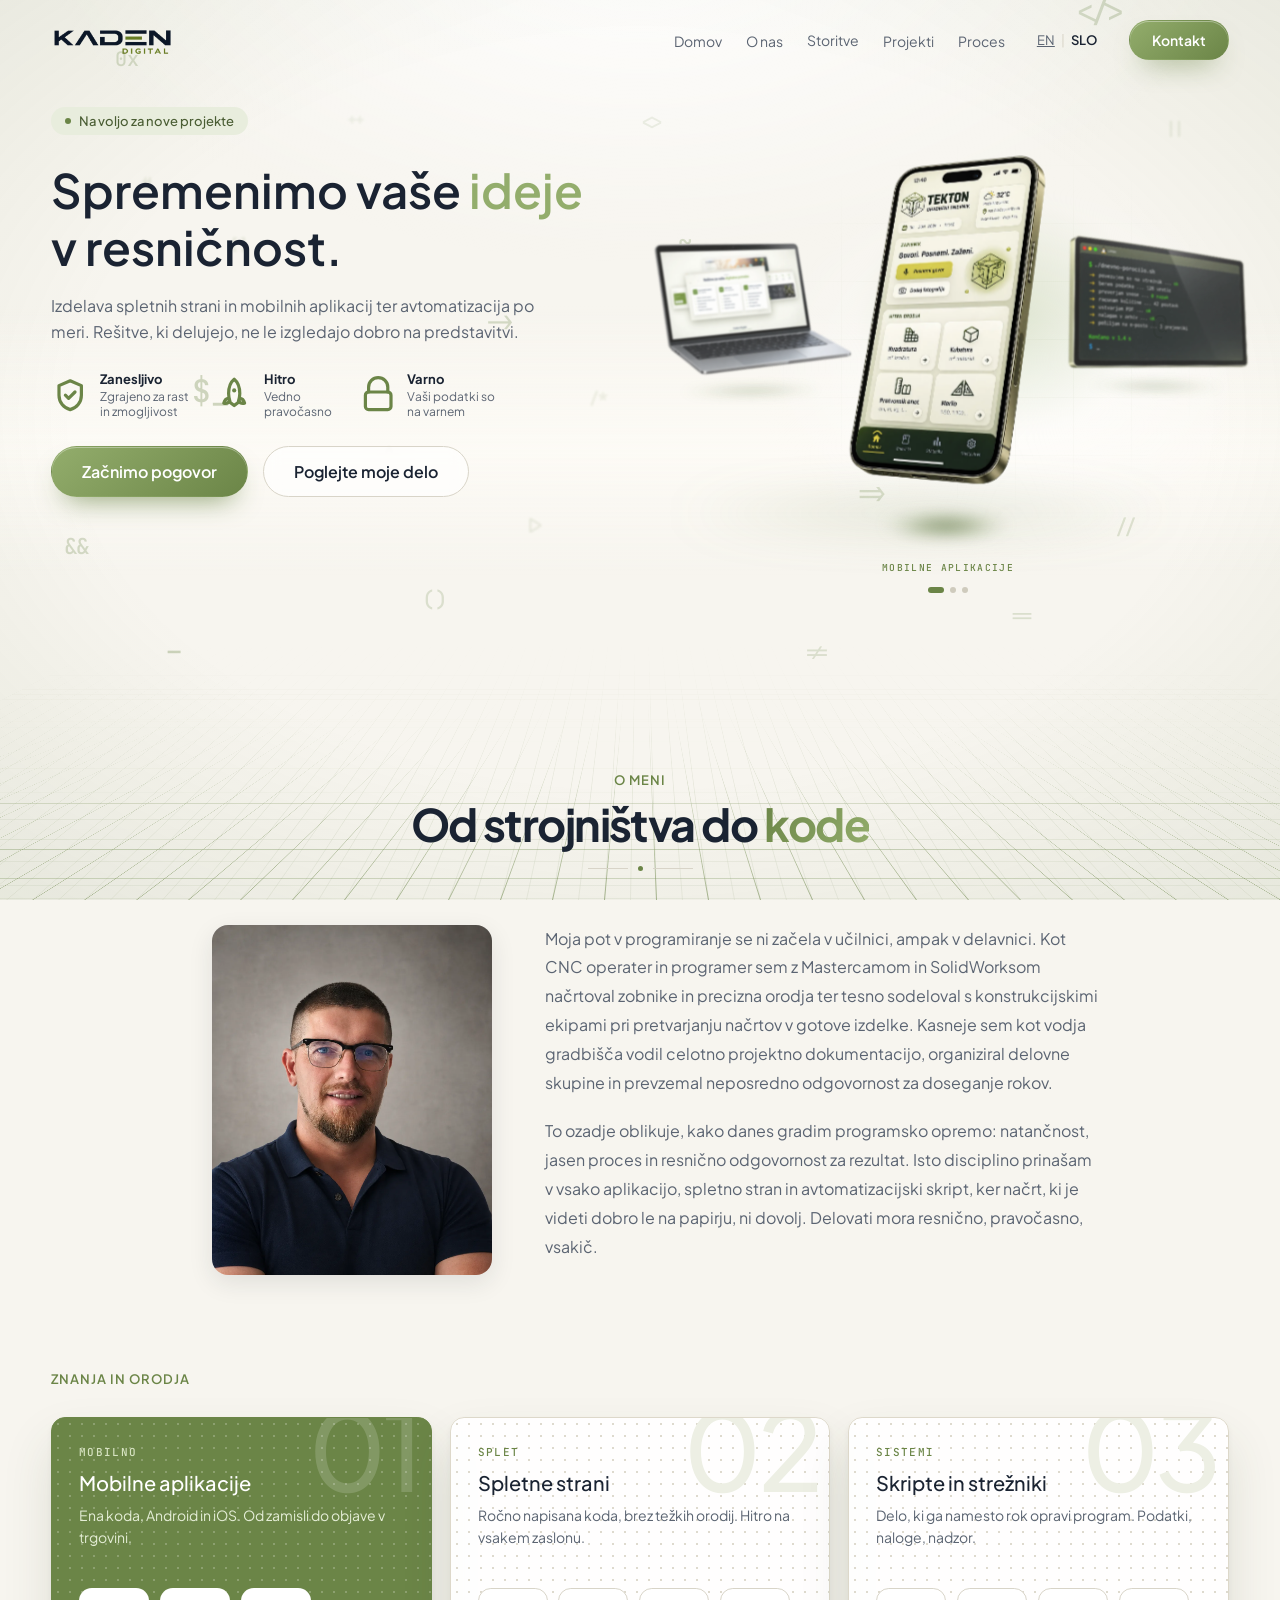
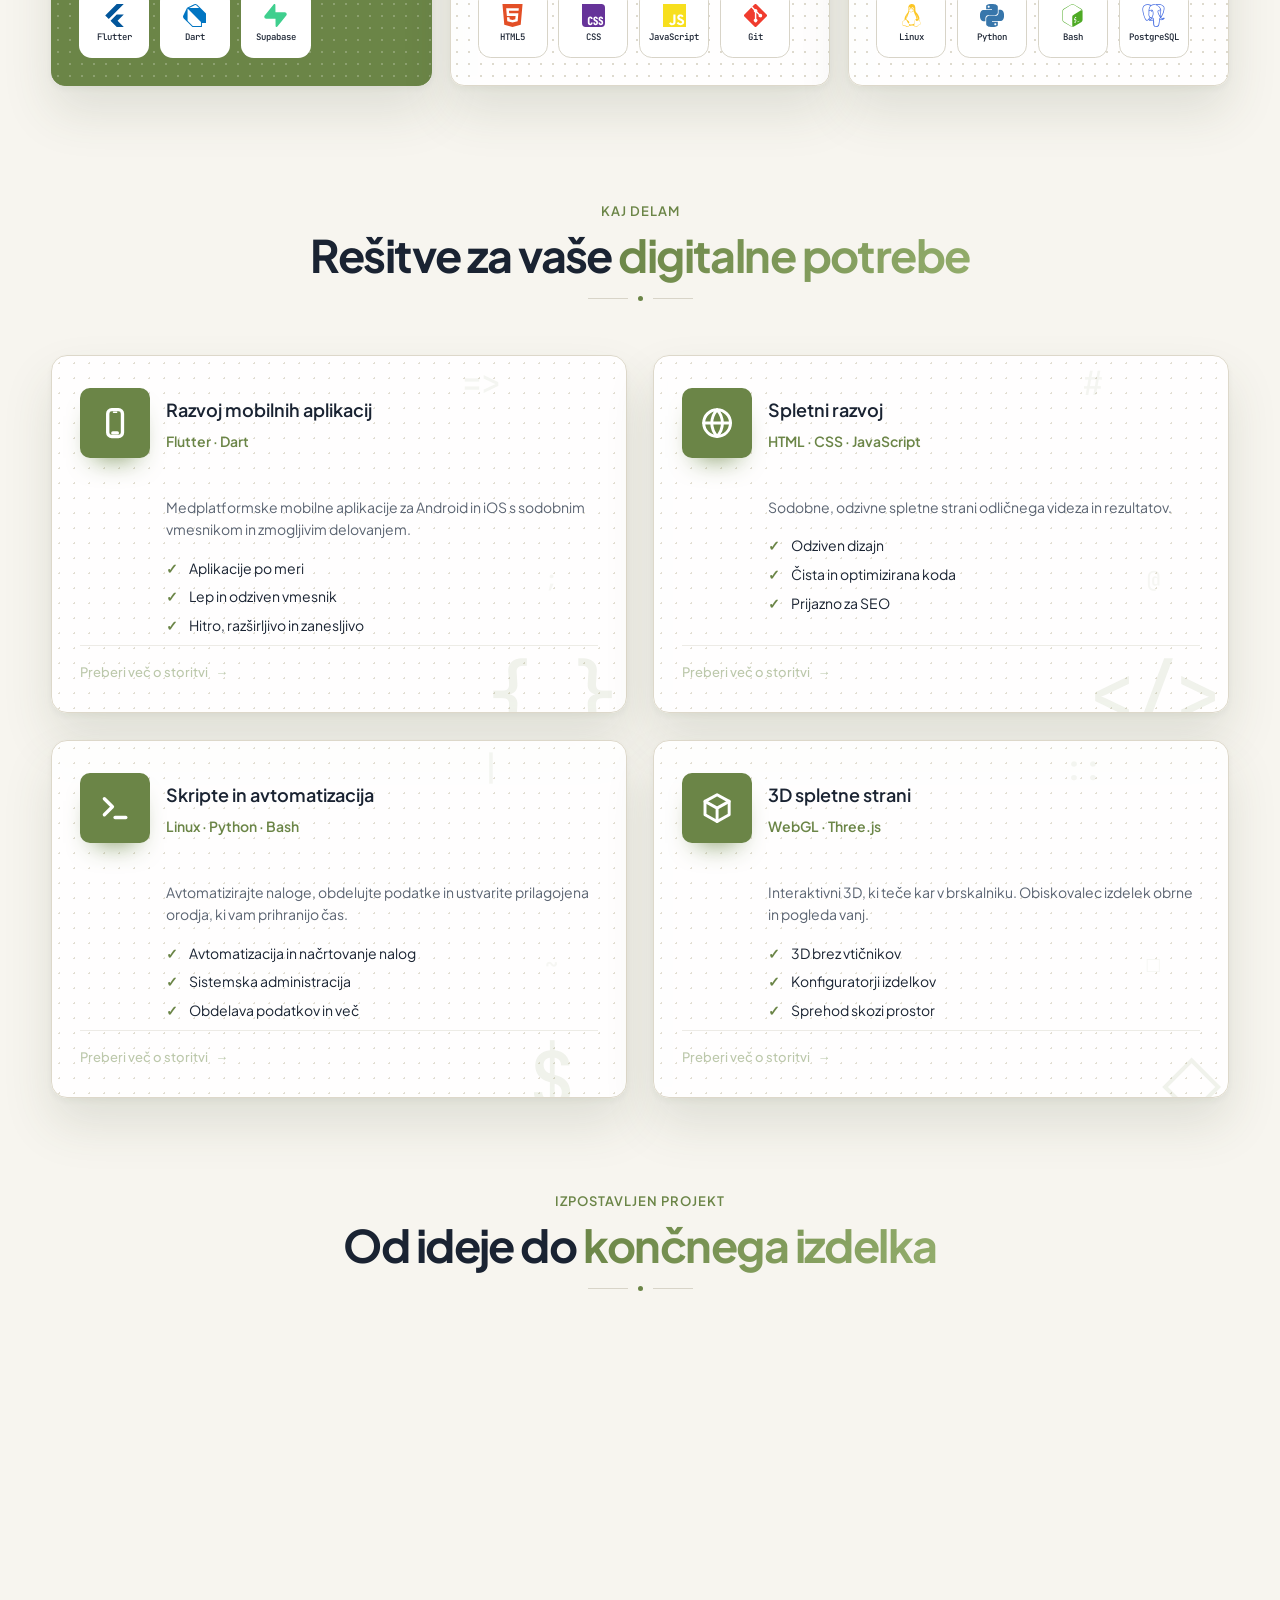
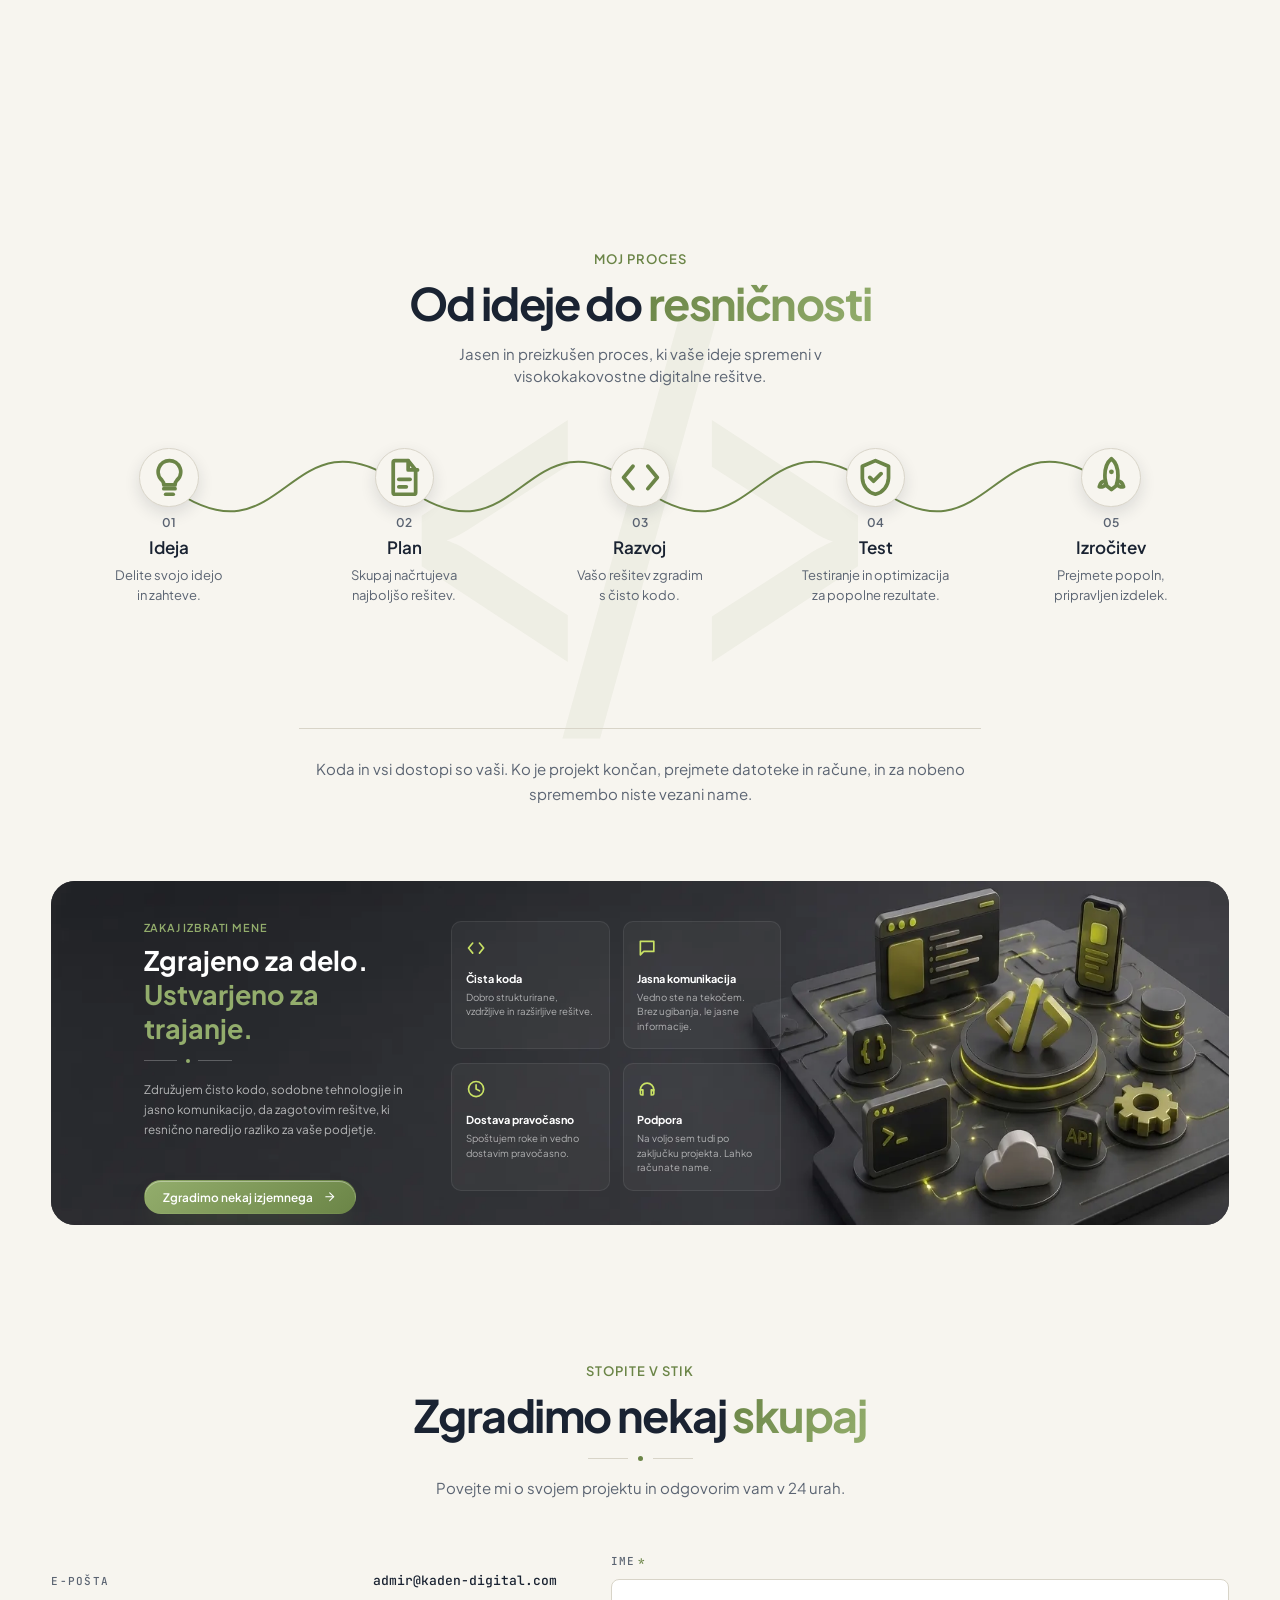
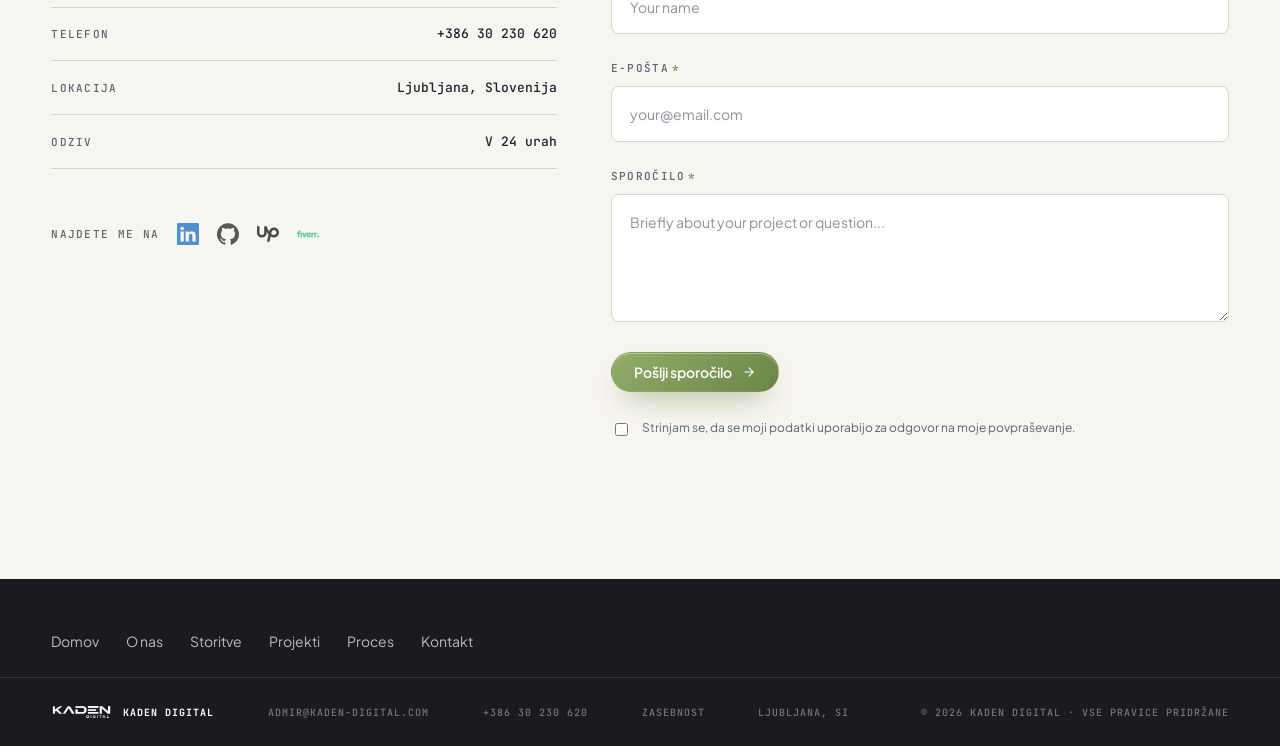
==== commit 73b4ea9c: "sameAS & priceRange" ====
--- a/index.html
+++ b/index.html
@@ -56,7 +56,14 @@
     ],
     "availableLanguage": ["sl", "en", "hr", "de"],
     "founder": { "@type": "Person", "name": "Admir Pajic" },
-    "knowsAbout": ["Izdelava spletnih strani", "Razvoj mobilnih aplikacij", "Avtomatizacija", "Flutter", "HTML", "CSS", "JavaScript", "Python"]
+    "knowsAbout": ["Izdelava spletnih strani", "Razvoj mobilnih aplikacij", "Avtomatizacija", "Flutter", "HTML", "CSS", "JavaScript", "Python"],
+    "priceRange": "400 EUR - 9000 EUR",
+    "sameAs": [
+      "https://github.com/admir1987-cyber",
+      "https://www.linkedin.com/in/admir-paji%C4%87-416008170/",
+      "https://www.upwork.com/freelancers/~01494c3b3418e3bd45",
+      "https://www.fiverr.com/s/1EA7vkr"
+    ]
   }
   </script>
 
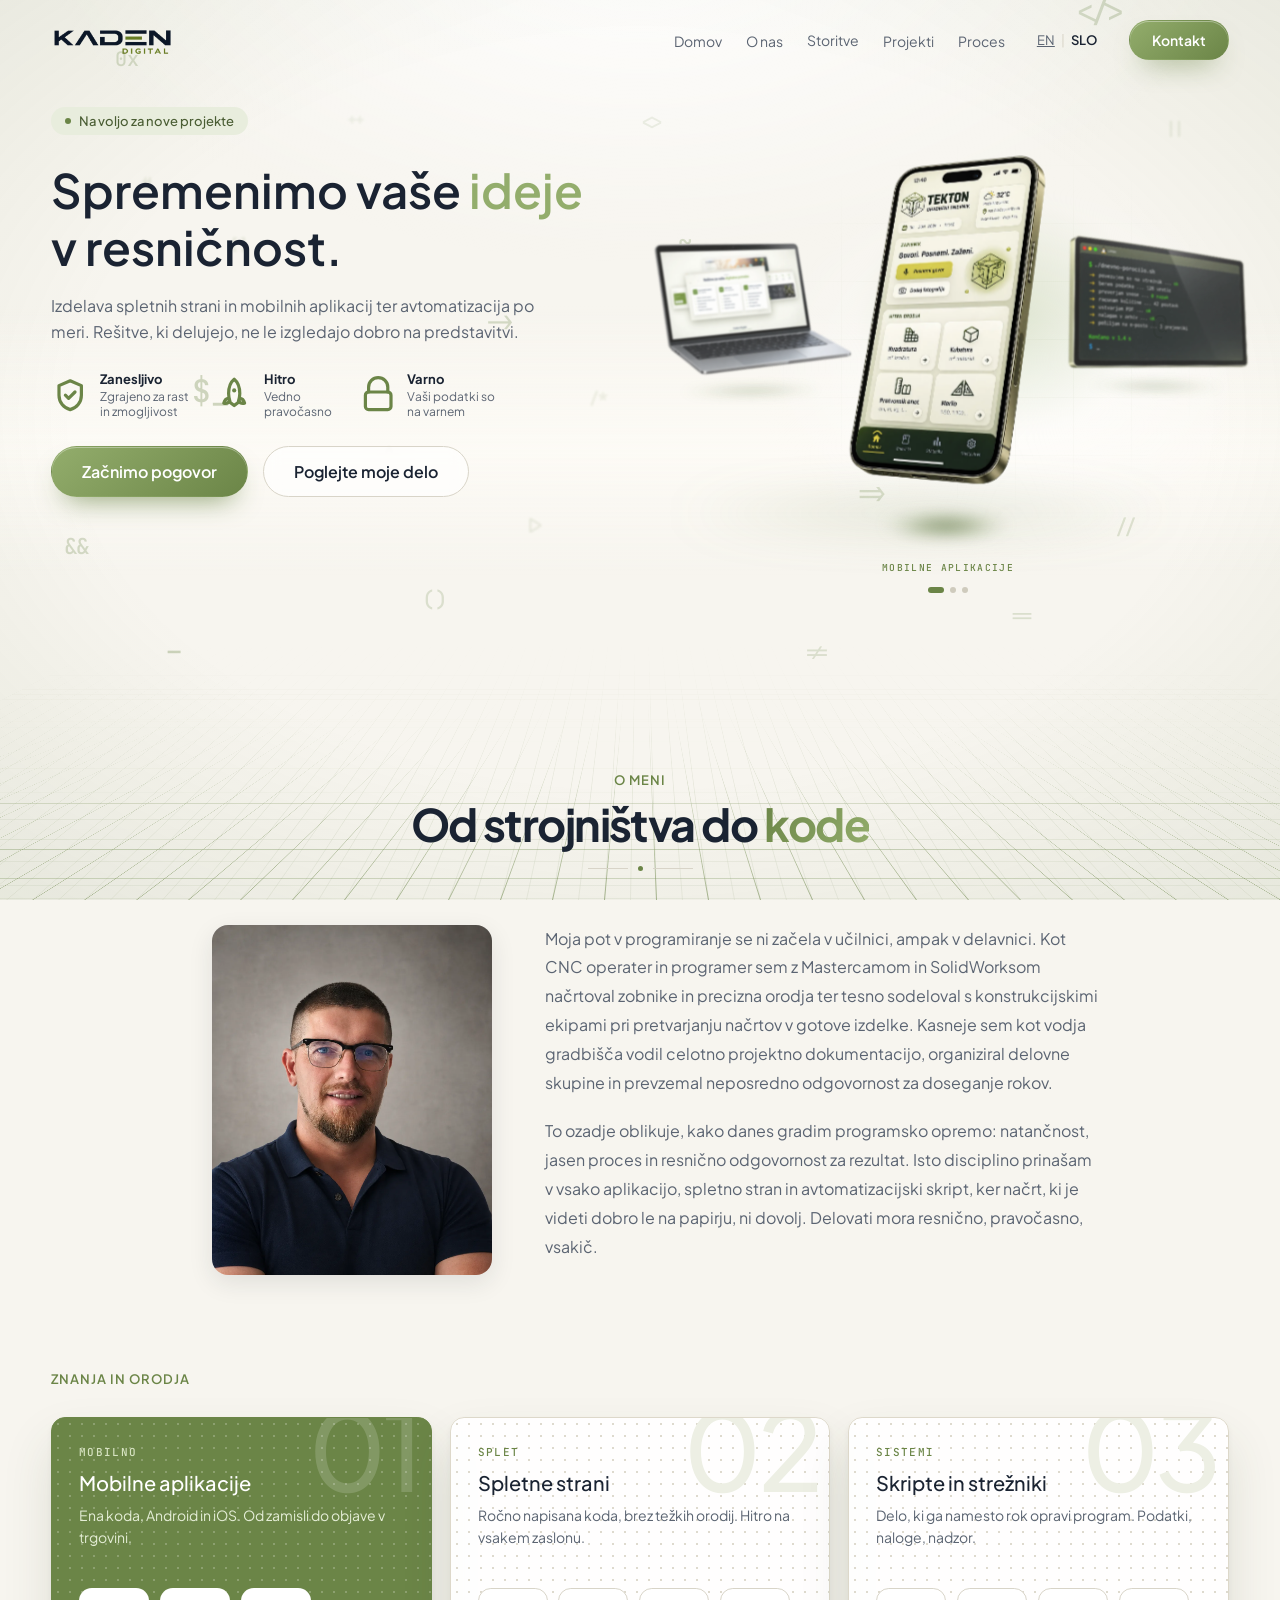
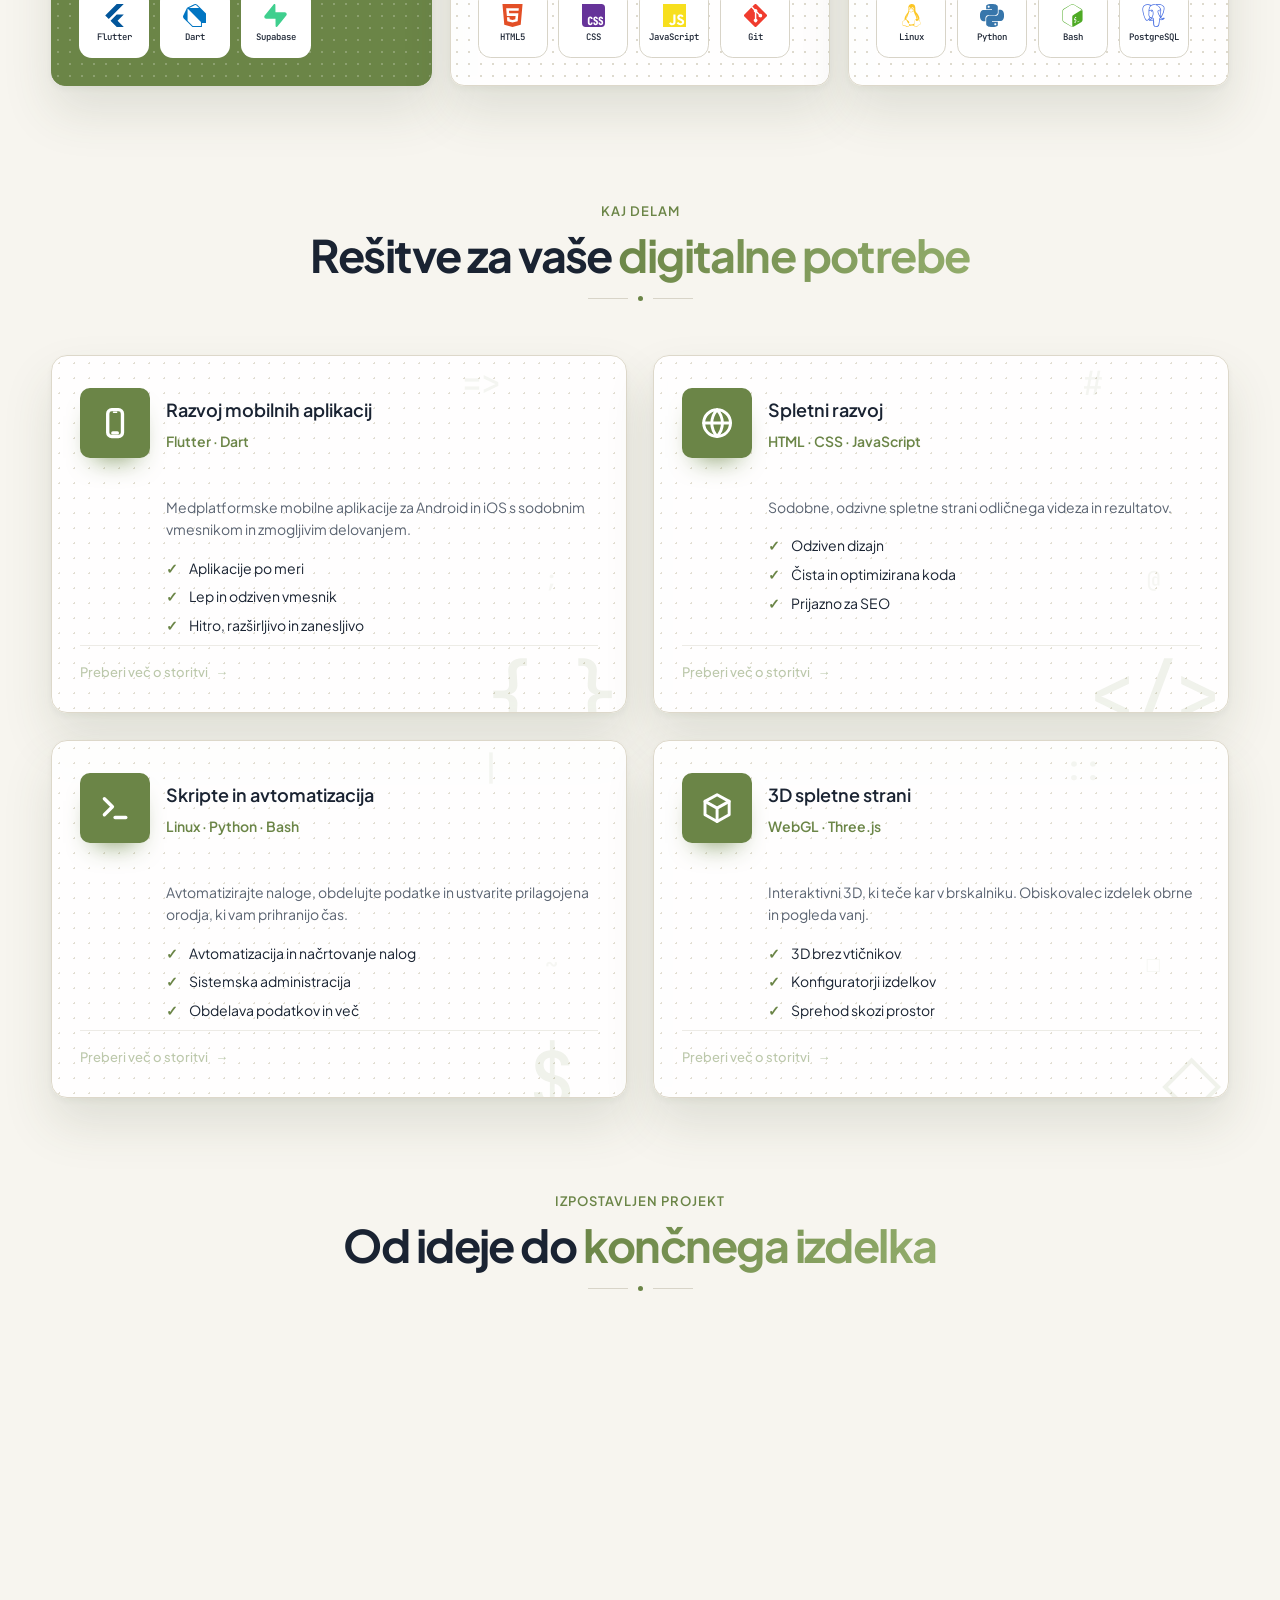
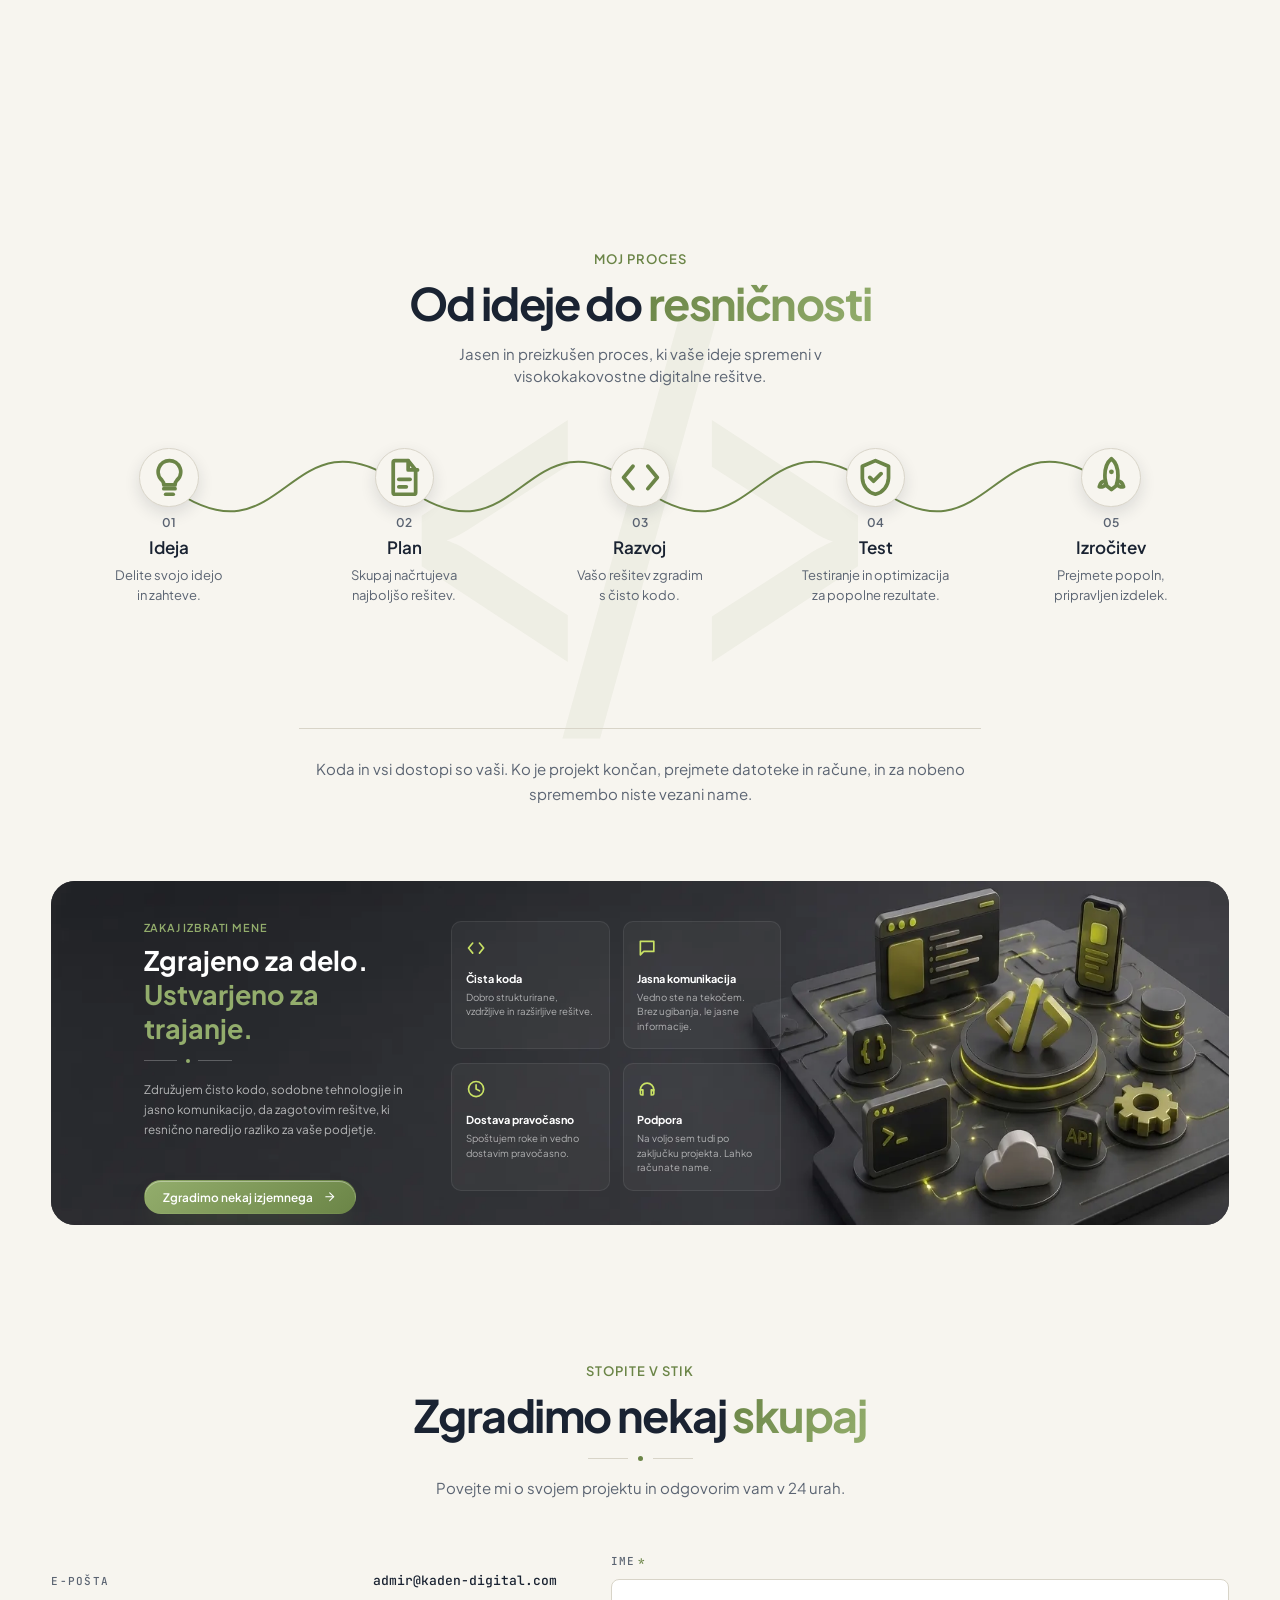
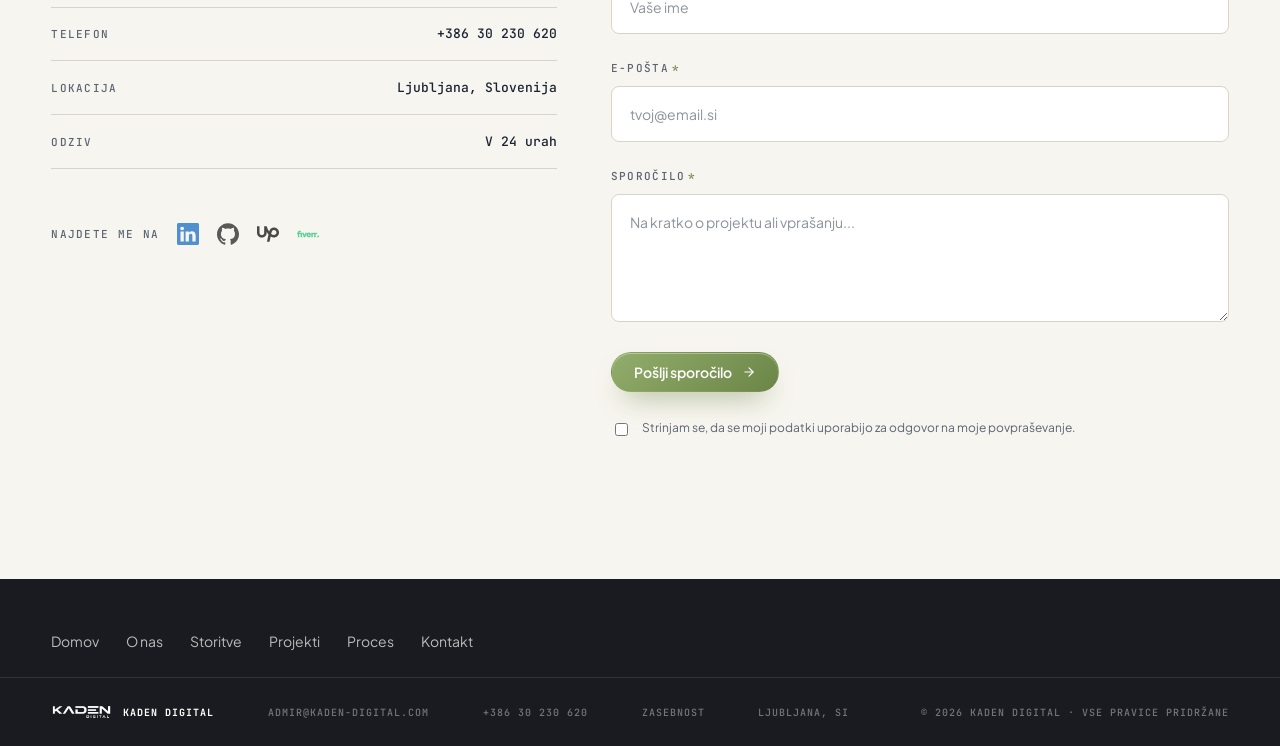
==== commit 9131464b: "Slovenska polja obrazca, atributi in popravljena zasebnost" ====
--- a/index.html
+++ b/index.html
@@ -9,7 +9,7 @@
 
   <!-- Besedilo pod naslovom v Googlu. -->
   <meta name="description" content="Izdelava spletnih strani, razvoj mobilnih aplikacij in avtomatizacija po meri. Jasen proces, dostava v roku. Ljubljana, Slovenija.">
-  <meta name="author" content="Admir Pajic">
+  <meta name="author" content="Admir Pajić">
 
   <!-- Predogled ob deljenju na LinkedInu, Facebooku, WhatsAppu. -->
   <meta property="og:type" content="website">
@@ -55,7 +55,7 @@
       { "@type": "Place", "name": "Europe" }
     ],
     "availableLanguage": ["sl", "en", "hr", "de"],
-    "founder": { "@type": "Person", "name": "Admir Pajic" },
+    "founder": { "@type": "Person", "name": "Admir Pajić" },
     "knowsAbout": ["Izdelava spletnih strani", "Razvoj mobilnih aplikacij", "Avtomatizacija", "Flutter", "HTML", "CSS", "JavaScript", "Python"],
     "priceRange": "400 EUR - 9000 EUR",
     "sameAs": [
@@ -126,7 +126,7 @@
 </div>
 
       <!-- Hamburger gumb, vidljiv samo na mobitelu -->
-      <button class="hamburger" type="button" aria-label="Menu" aria-expanded="false" aria-controls="mobilniMeni">
+      <button class="hamburger" type="button" aria-label="Meni" aria-expanded="false" aria-controls="mobilniMeni">
         <span></span>
         <span></span>
         <span></span>
@@ -234,7 +234,7 @@
         </div>
 
         <div class="hero-dev dev-term">
-          <img src="assets/images/hero-3-term.webp" alt="Skripta za dnevno porocilo v Linux terminalu"
+          <img src="assets/images/hero-3-term.webp" alt="Skripta za dnevno poročilo v Linux terminalu"
                width="1536" height="1024" decoding="async" loading="lazy">
           <span class="dev-senca"></span>
         </div>
@@ -778,19 +778,19 @@
 
           <div class="field">
             <label class="contact-label" for="f-name"><span>Ime</span><span class="obvezno" aria-hidden="true">*</span></label>
-            <input type="text" id="f-name" name="name" required aria-describedby="e-name" placeholder="Your name">
+            <input type="text" id="f-name" name="name" required aria-describedby="e-name" placeholder="Vaše ime">
             <span class="field-napaka" id="e-name" role="alert"></span>
           </div>
 
           <div class="field">
             <label class="contact-label" for="f-mail"><span>E-pošta</span><span class="obvezno" aria-hidden="true">*</span></label>
-            <input type="email" id="f-mail" name="email" required aria-describedby="e-mail" placeholder="your@email.com">
+            <input type="email" id="f-mail" name="email" required aria-describedby="e-mail" placeholder="tvoj@email.si">
             <span class="field-napaka" id="e-mail" role="alert"></span>
           </div>
 
           <div class="field">
             <label class="contact-label" for="f-msg"><span>Sporočilo</span><span class="obvezno" aria-hidden="true">*</span></label>
-            <textarea id="f-msg" name="message" rows="5" required aria-describedby="e-msg" placeholder="Briefly about your project or question..."></textarea>
+            <textarea id="f-msg" name="message" rows="5" required aria-describedby="e-msg" placeholder="Na kratko o projektu ali vprašanju..."></textarea>
             <span class="field-napaka" id="e-msg" role="alert"></span>
           </div>
 
@@ -819,7 +819,7 @@
   <div class="modal" id="serviceModal" hidden>
     <div class="modal-overlay"></div>
     <div class="modal-box" role="dialog" aria-modal="true">
-      <button class="modal-close" type="button" aria-label="Close">
+      <button class="modal-close" type="button" aria-label="Zapri">
         <svg viewBox="0 0 24 24" fill="none" stroke="currentColor" stroke-width="2" stroke-linecap="round">
           <line x1="6" y1="6" x2="18" y2="18"/><line x1="18" y1="6" x2="6" y2="18"/>
         </svg>
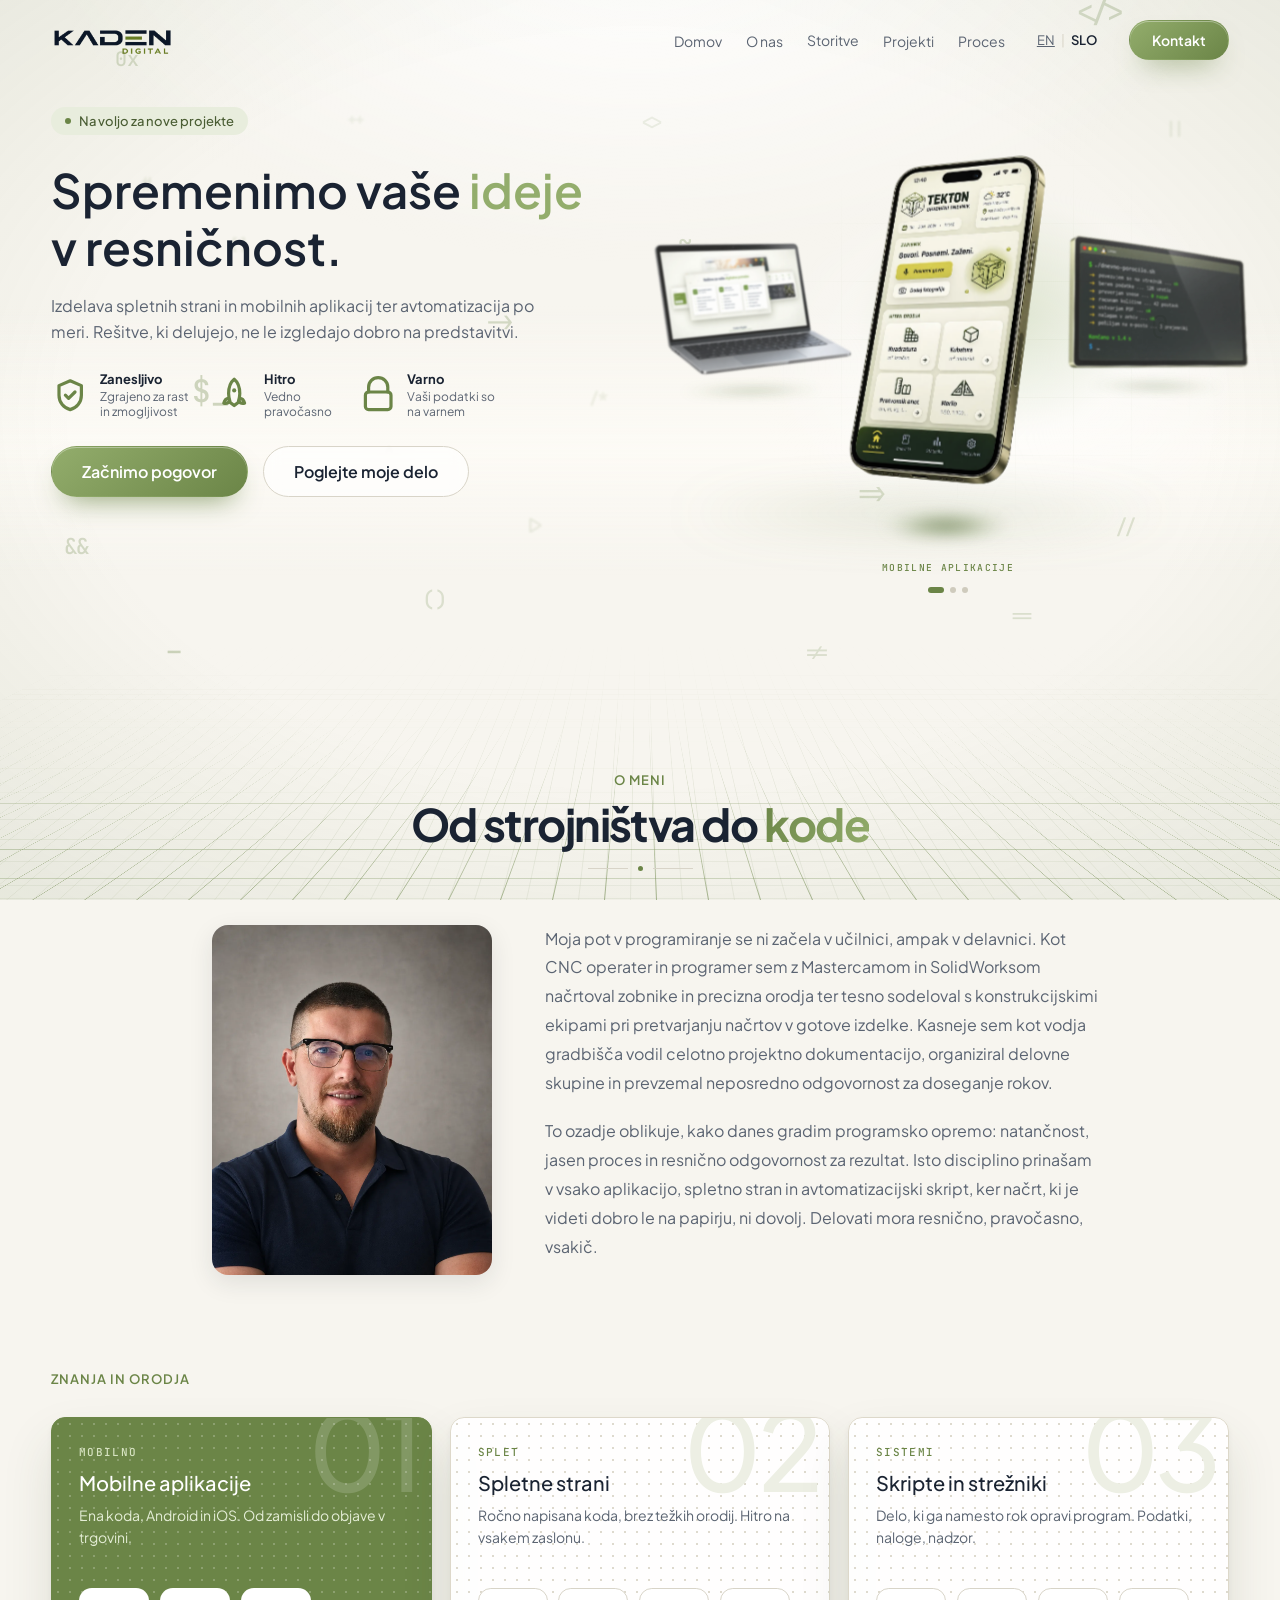
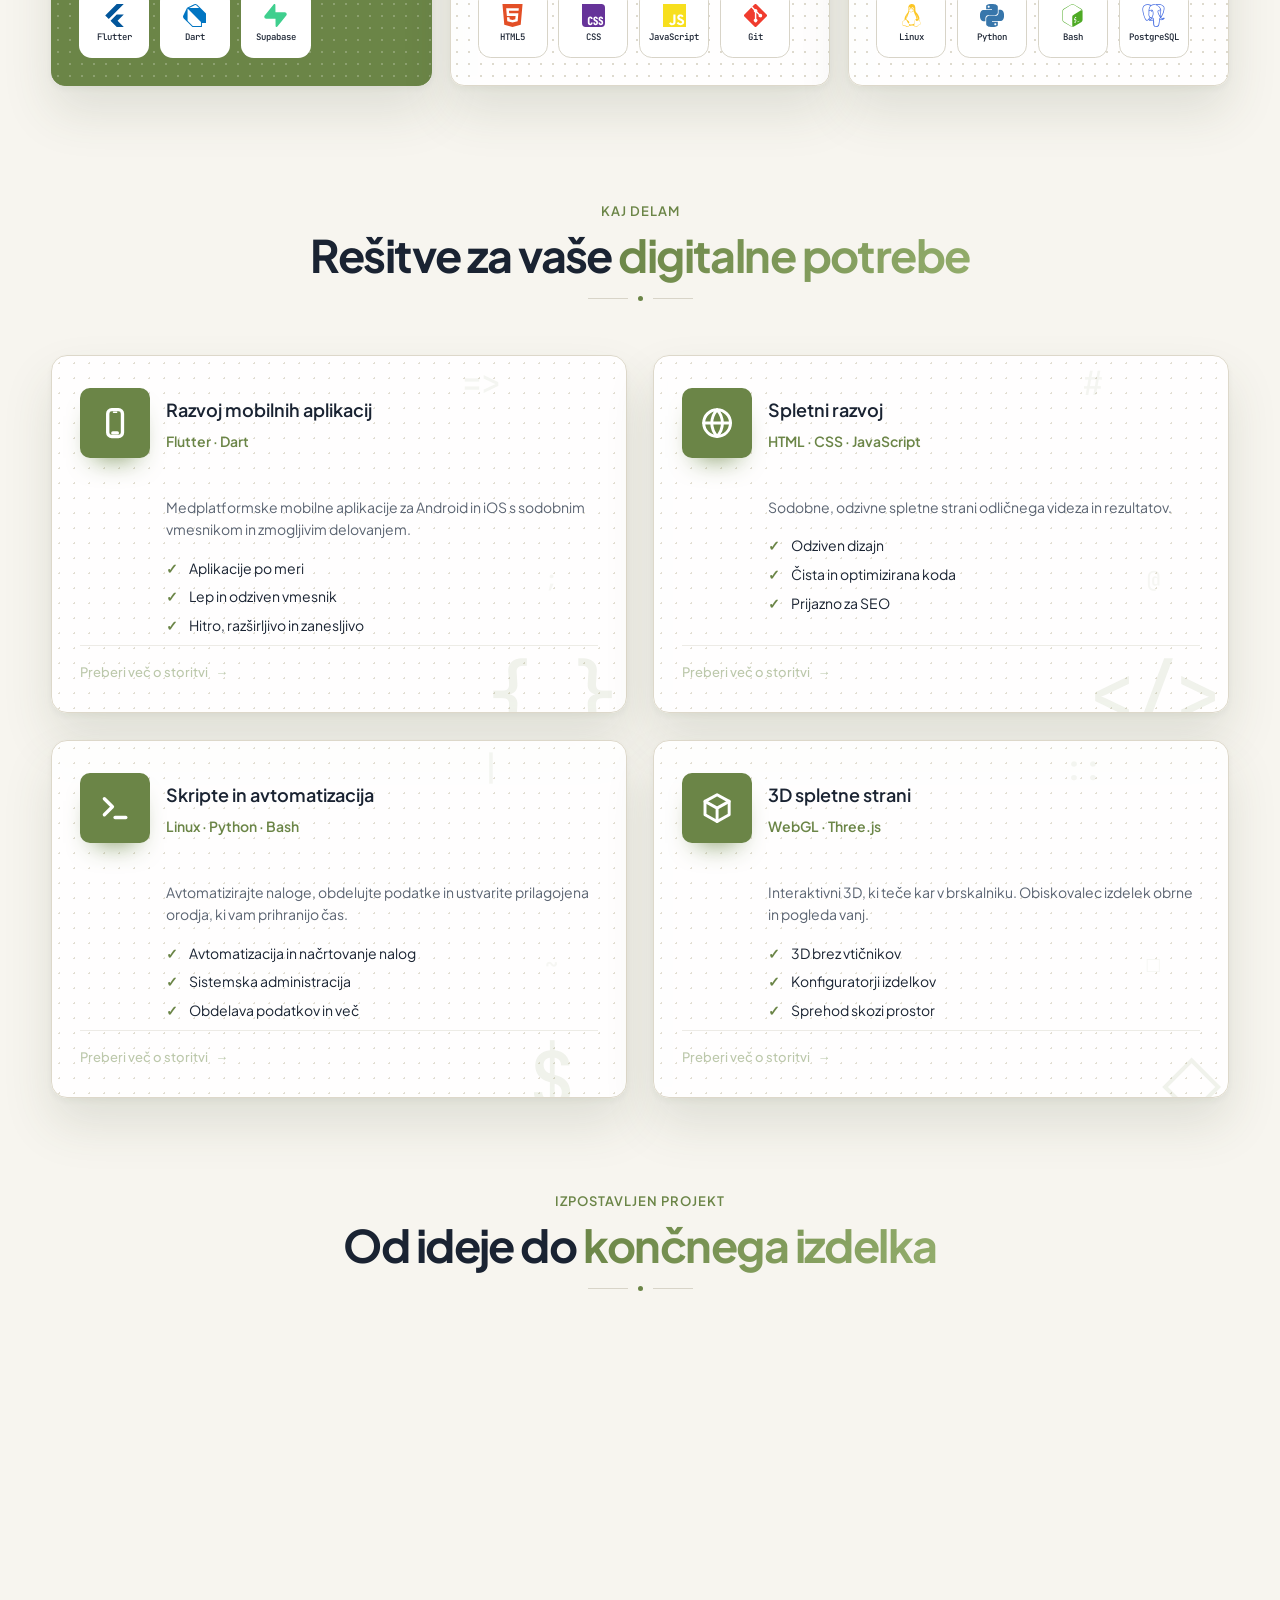
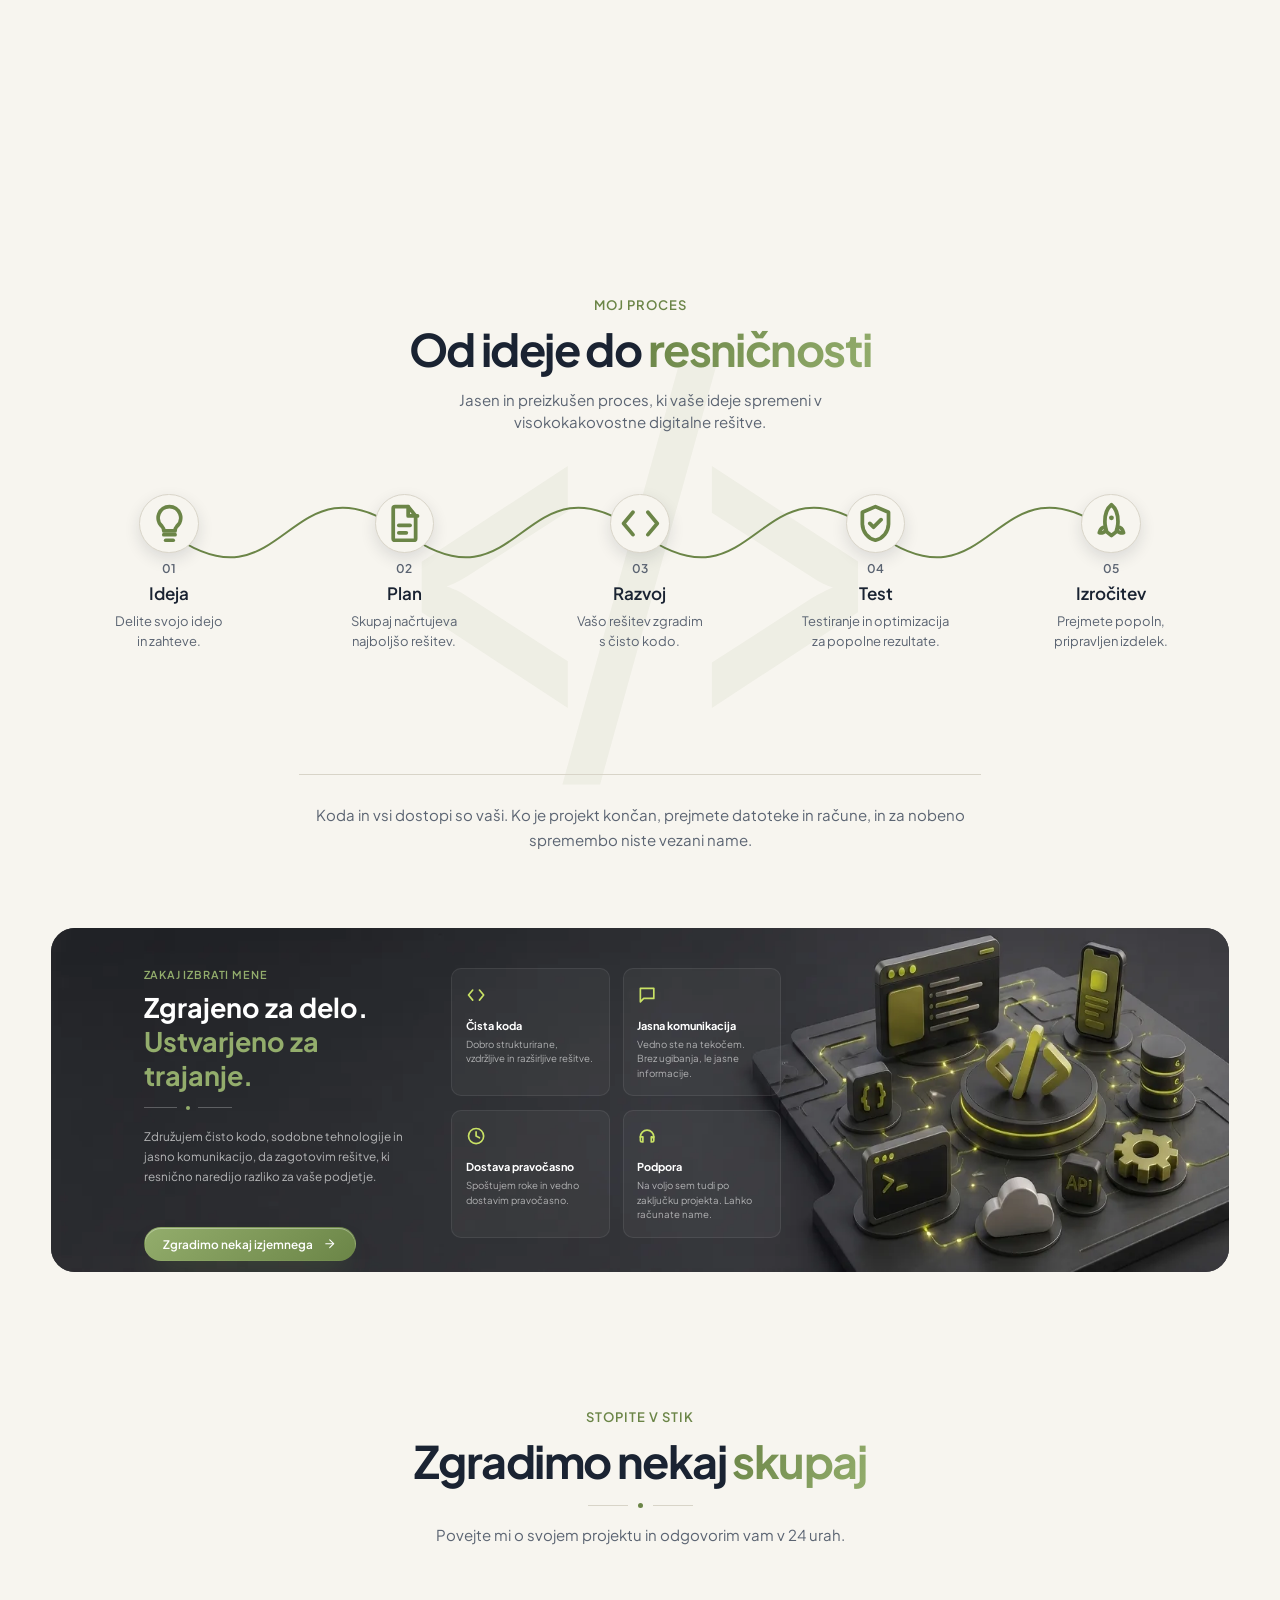
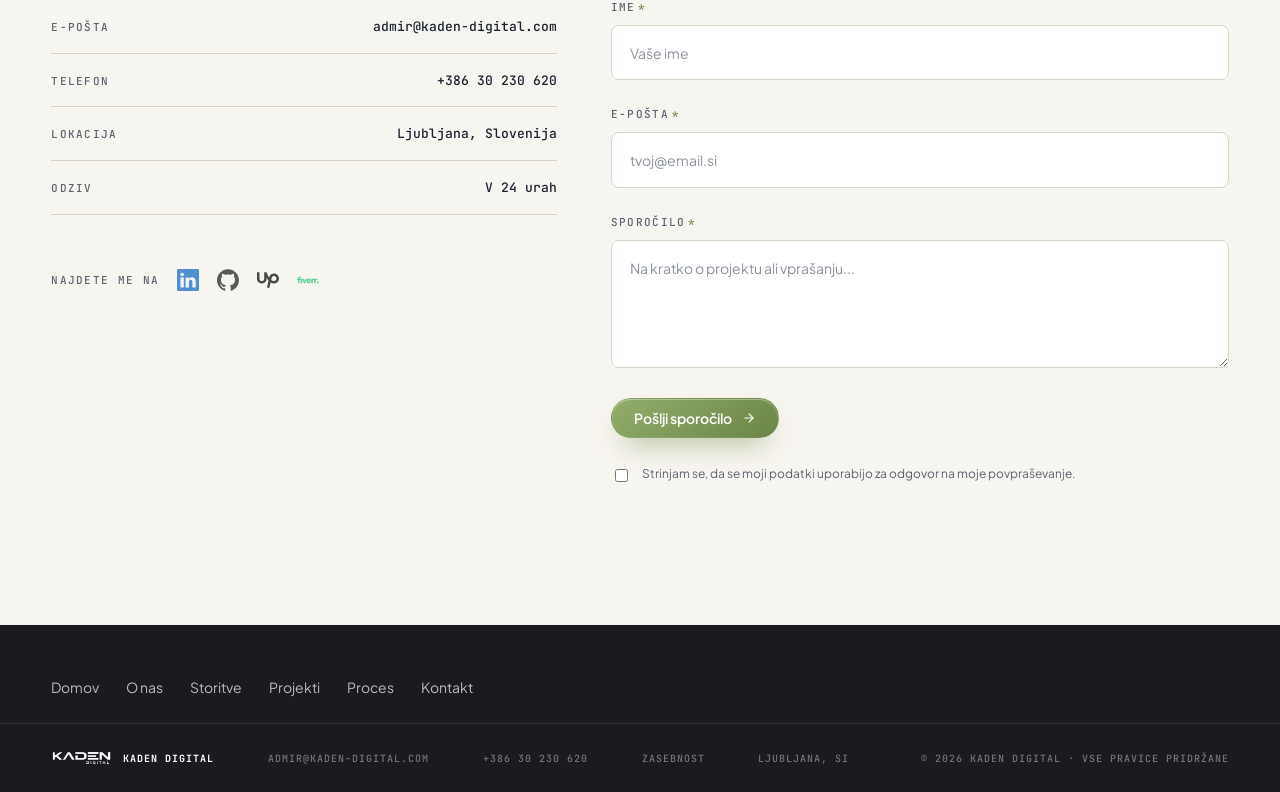
==== commit c97167ba: "Dodan SEO Agent v sekcijo projekti" ====
--- a/index.html
+++ b/index.html
@@ -550,6 +550,24 @@
           </div>
         </div>
 
+        <div class="project-card" data-project="seoagent">
+          <span class="project-bar"></span>
+          <span class="project-num" aria-hidden="true">03</span>
+          <div class="project-shot">
+            <img src="assets/images/project-seo-agent.webp" alt="SEO Agent: robot ob prenosniku, ob njem graf uvrstitev in seznam SEO nalog" width="1500" height="844" loading="lazy" decoding="async">
+          </div>
+          <div class="project-body">
+            <h3 class="project-name">SEO Agent</h3>
+            <p class="project-tag">Samodejni SEO nadzor</p>
+            <p class="project-short">Dvakrat na teden pregleda mojo stran in pošlje poročilo z največ petimi nalogami. Sam nič ne spreminja, odločitev je moja.</p>
+            <div class="project-chips"><b>Python</b><b>GitHub Actions</b><b>Search Console</b><b>PageSpeed</b></div>
+            <div class="project-more">
+              <span>Poglejte projekt</span>
+              <span class="project-arrow" aria-hidden="true">→</span>
+            </div>
+          </div>
+        </div>
+
       </div>
     </div>
   </section>
--- a/style.css
+++ b/style.css
@@ -1263,7 +1263,7 @@
 /* PROJEKTI — dve kartici v vrsti, rahlo obrnjeni v prostor. */
 .project-grid {
   display: grid;
-  grid-template-columns: 1fr 1fr;
+  grid-template-columns: repeat(3, 1fr);
   gap: var(--space-md);
   margin-top: var(--space-lg);
   text-align: left;
@@ -1271,6 +1271,7 @@
 }
 
 .project-card {
+  --zasuk: 0deg;
   position: relative;
   overflow: hidden;
   display: flex;
@@ -1441,7 +1442,28 @@
   transform: translateX(5px);
 }
 
-/* Na telefonu gresta kartici v vrsto in brez 3D nagiba. */
+/* Na srednje velikih zaslonih ostaneta dva stolpca, da kartice niso pretesne.
+   Tretja kartica dobi celo vrsto pod obema, zato stoji ravno in ima visjo sliko. */
+@media (min-width: 769px) and (max-width: 1100px) {
+  .project-grid {
+    grid-template-columns: 1fr 1fr;
+  }
+
+  .project-card:nth-child(2) {
+    --zasuk: -7deg;
+  }
+
+  .project-card:nth-child(3) {
+    grid-column: 1 / -1;
+    --zasuk: 0deg;
+  }
+
+  .project-card:nth-child(3) .project-shot {
+    height: clamp(220px, 30vw, 330px);
+  }
+}
+
+/* Na telefonu gredo kartice v vrsto in brez 3D nagiba. */
 @media (max-width: 768px) {
   .project-grid {
     grid-template-columns: 1fr;
@@ -1466,6 +1488,55 @@
   max-width: 68ch;
   color: var(--color-text-muted);
   margin: 0 0 24px;
+}
+
+/* Tok agenta: podatki, analiza, porocilo, dostava, v vrsti s puscicami. */
+.project-tok {
+  display: flex;
+  align-items: stretch;
+  gap: 8px;
+  margin: 0 0 var(--space-md);
+}
+
+.tok-korak {
+  flex: 1;
+  min-width: 0;
+  display: flex;
+  flex-direction: column;
+  gap: 4px;
+  padding: 12px 14px;
+  background-color: var(--color-bg);
+  border: 1px solid var(--color-border);
+  border-radius: 10px;
+}
+
+.tok-korak b {
+  font-size: clamp(13px, 0.9vw, 22px);
+  font-weight: 600;
+  color: var(--color-text);
+}
+
+.tok-korak span {
+  font-size: clamp(12px, 0.8vw, 20px);
+  line-height: 1.45;
+  color: var(--color-text-muted);
+}
+
+.tok-puscica {
+  align-self: center;
+  font-weight: 700;
+  color: var(--color-accent);
+}
+
+/* V ozkem oknu gredo koraki en pod drugim, puscica kaze navzdol. */
+@media (max-width: 600px) {
+  .project-tok {
+    flex-direction: column;
+  }
+
+  .tok-puscica {
+    transform: rotate(90deg);
+  }
 }
 
 .project-features {
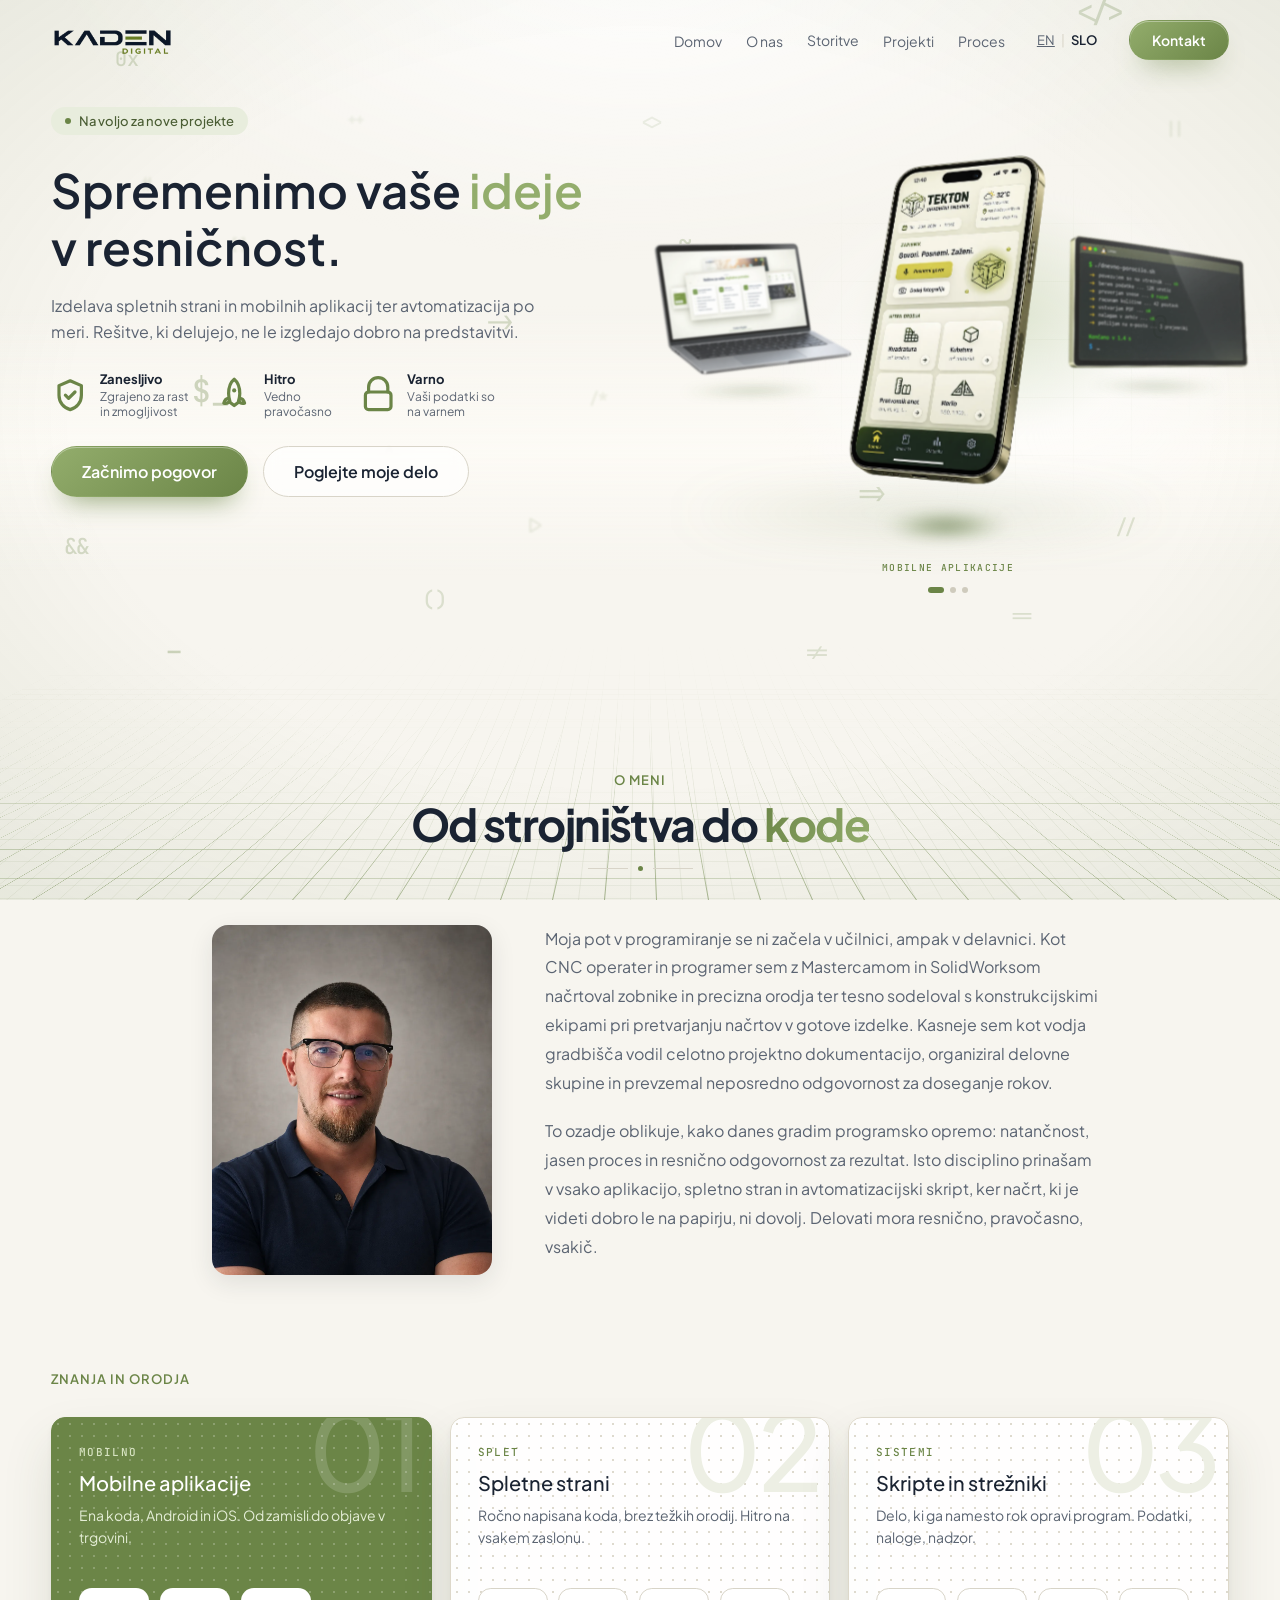
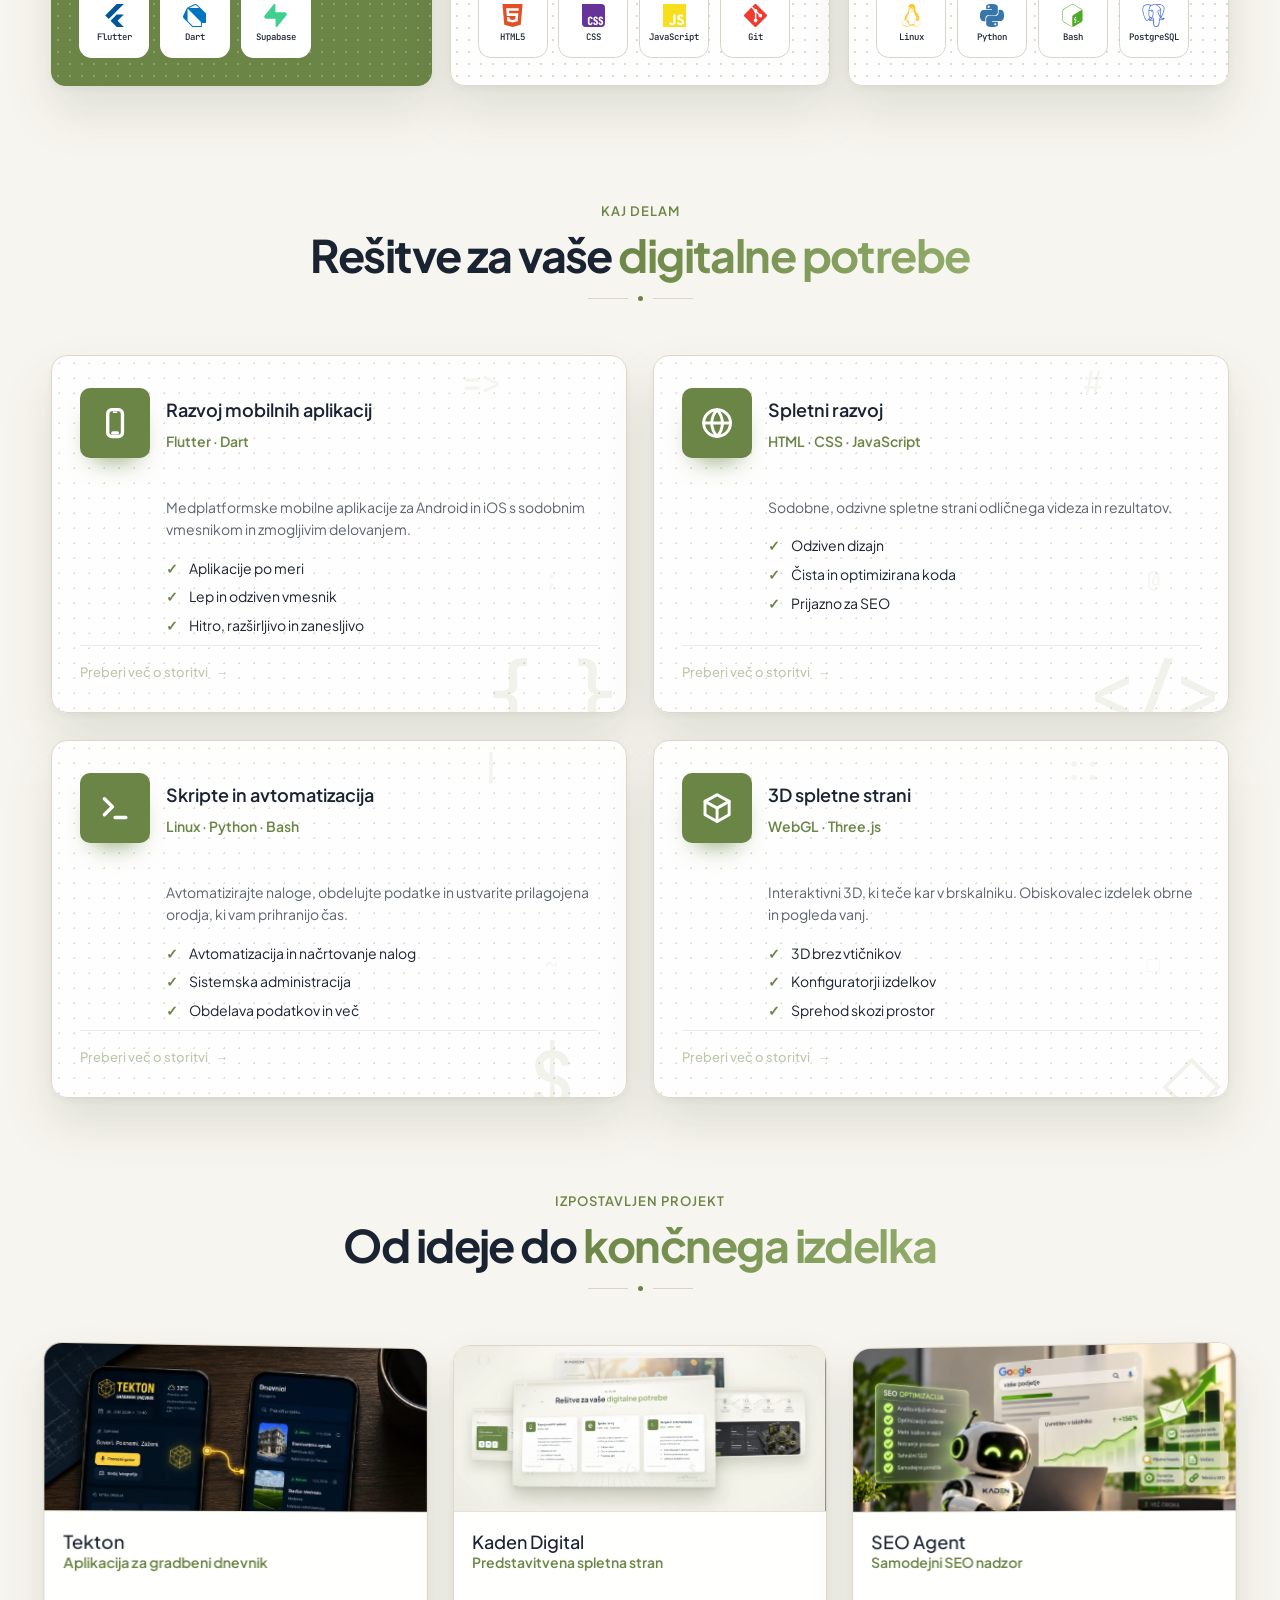
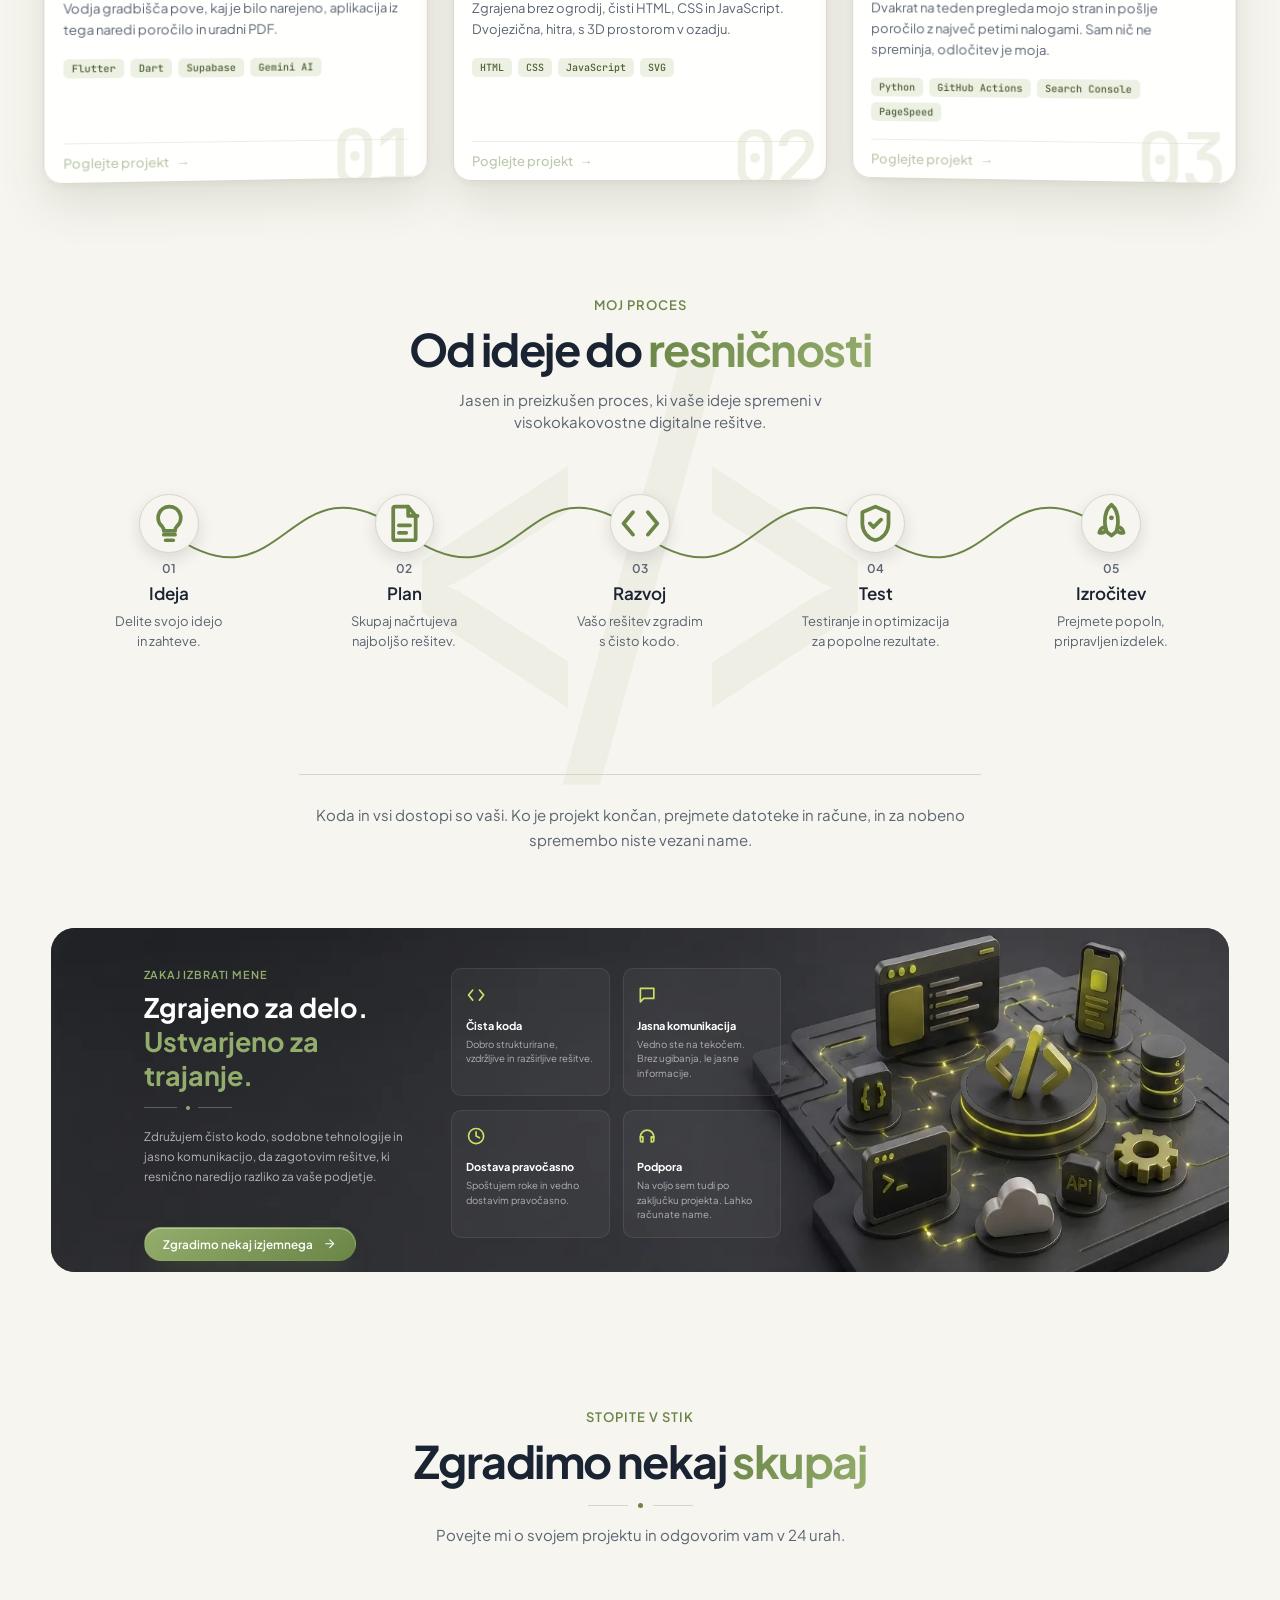
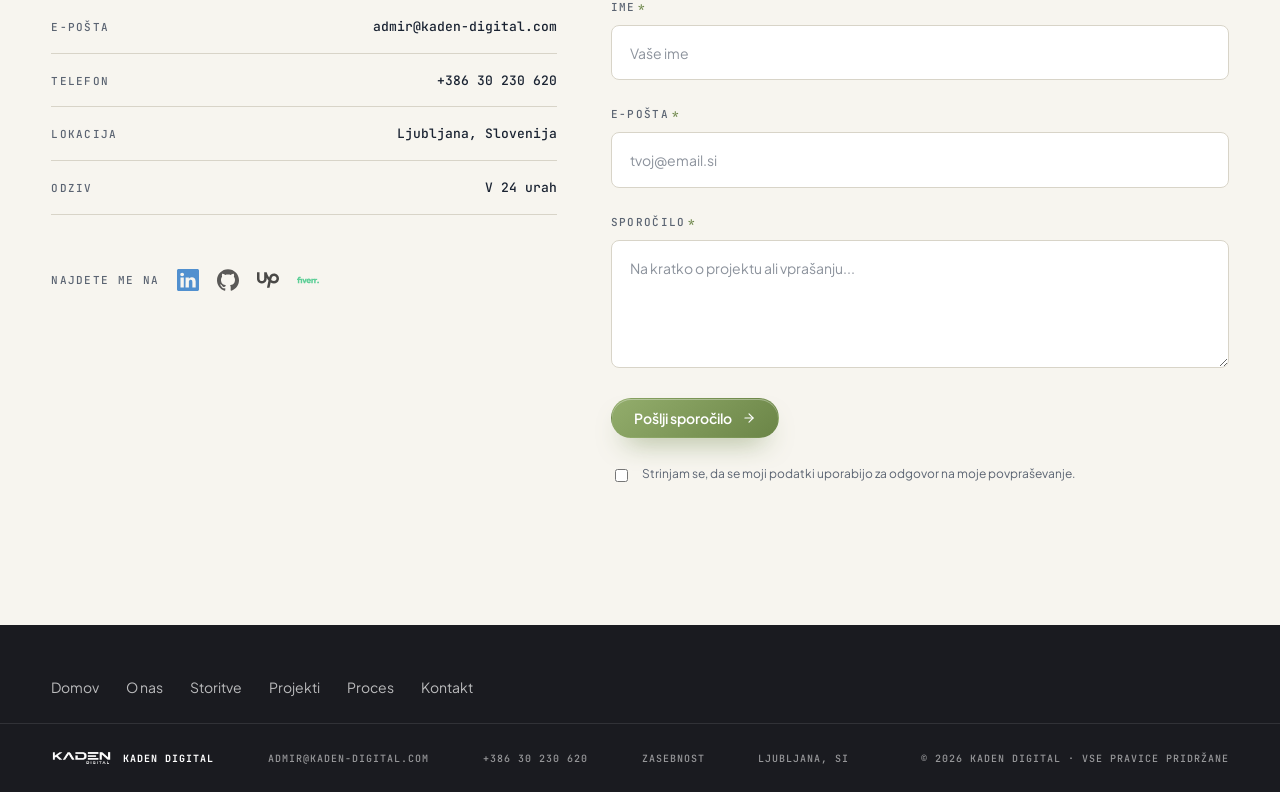
==== commit 2762547d: "Pristupnost: main, oznaka polja, vrstni red naslovov, podnozje" ====
--- a/index.html
+++ b/index.html
@@ -91,6 +91,8 @@
     <div class="space-vignette"></div>
   </div>
 
+  <main id="glavno">
+
   <!-- GLAVA / NAVIGACIJA — logotip -->
   <div class="hero-wrapper">
   <header>
@@ -180,7 +182,7 @@
       <path d="M12 3l7 3v6c0 4.5-3 8-7 9-4-1-7-4.5-7-9V6z"/><polyline points="9 12 11 14 15 10"/>
     </svg>
     <div>
-      <h4>Zanesljivo</h4>
+      <h2>Zanesljivo</h2>
       <p>Zgrajeno za rast<br>in zmogljivost</p>
     </div>
   </div>
@@ -192,7 +194,7 @@
       <path d="M15.5 14c1.5 0 2.5 1 3 3-1.5.3-3-.3-3.5-1.5"/>
     </svg>
     <div>
-      <h4>Hitro</h4>
+      <h2>Hitro</h2>
       <p>Vedno<br>pravočasno</p>
     </div>
   </div>
@@ -202,7 +204,7 @@
       <rect x="4" y="10" width="16" height="11" rx="2"/>
     </svg>
     <div>
-      <h4>Varno</h4>
+      <h2>Varno</h2>
       <p>Vaši podatki so<br>na varnem</p>
     </div>
   </div>
@@ -704,7 +706,7 @@
           <svg width="24" height="24" viewBox="0 0 24 24" fill="none" stroke="#C9E265" stroke-width="2" stroke-linecap="round" stroke-linejoin="round">
             <polyline points="8 6 3 12 8 18"/><polyline points="16 6 21 12 16 18"/>
           </svg>
-          <h4>Čista koda</h4>
+          <h3>Čista koda</h3>
           <p>Dobro strukturirane, vzdržljive in razširljive rešitve.</p>
         </div>
 
@@ -712,7 +714,7 @@
           <svg width="24" height="24" viewBox="0 0 24 24" fill="none" stroke="#C9E265" stroke-width="2" stroke-linecap="round" stroke-linejoin="round">
             <path d="M4 4h16v12H8l-4 4z"/>
           </svg>
-          <h4>Jasna komunikacija</h4>
+          <h3>Jasna komunikacija</h3>
           <p>Vedno ste na tekočem. Brez ugibanja, le jasne informacije.</p>
         </div>
 
@@ -720,7 +722,7 @@
           <svg width="24" height="24" viewBox="0 0 24 24" fill="none" stroke="#C9E265" stroke-width="2" stroke-linecap="round" stroke-linejoin="round">
             <circle cx="12" cy="12" r="9"/><polyline points="12 7 12 12 16 14"/>
           </svg>
-          <h4>Dostava pravočasno</h4>
+          <h3>Dostava pravočasno</h3>
           <p>Spoštujem roke in vedno dostavim pravočasno.</p>
         </div>
 
@@ -728,7 +730,7 @@
           <svg width="24" height="24" viewBox="0 0 24 24" fill="none" stroke="#C9E265" stroke-width="2" stroke-linecap="round" stroke-linejoin="round">
             <path d="M4 13a8 8 0 0 1 16 0"/><path d="M4 13v4a2 2 0 0 0 2 2h1v-6H5a1 1 0 0 0-1 1z"/><path d="M20 13v4a2 2 0 0 1-2 2h-1v-6h1a1 1 0 0 1 1 1z"/>
           </svg>
-          <h4>Podpora</h4>
+          <h3>Podpora</h3>
           <p>Na voljo sem tudi po zaključku projekta. Lahko računate name.</p>
         </div>
 
@@ -792,7 +794,7 @@
 
         <form class="contact-form" id="contactForm" novalidate>
           <input type="hidden" name="access_key" value="bd3b66ae-1171-4874-ac6a-c96515a0e4a7">
-          <input type="checkbox" name="botcheck" class="hp" tabindex="-1" autocomplete="off">
+          <input type="checkbox" name="botcheck" class="hp" tabindex="-1" autocomplete="off" aria-label="Ne izpolnjujte tega polja">
 
           <div class="field">
             <label class="contact-label" for="f-name"><span>Ime</span><span class="obvezno" aria-hidden="true">*</span></label>
@@ -832,6 +834,8 @@
 
     </div>
   </section>
+
+  </main>
 
   <!-- POJAVNO OKNO ZA STORITVE -->
   <div class="modal" id="serviceModal" hidden>
--- a/style.css
+++ b/style.css
@@ -3179,7 +3179,7 @@
   font-weight: 500;
   letter-spacing: 0.1em;
   text-transform: uppercase;
-  color: rgba(255, 255, 255, 0.4);
+  color: rgba(255, 255, 255, 0.55);
 }
 
 .footer-brand {
@@ -3198,7 +3198,7 @@
 }
 
 .footer-link {
-  color: rgba(255, 255, 255, 0.4);
+  color: rgba(255, 255, 255, 0.55);
   text-decoration: none;
   transition: color 0.15s ease;
 }
@@ -3253,7 +3253,7 @@
   flex-shrink: 0;
 }
 
-.trust-badge h4 {
+.trust-badge h2 {
   font-size: clamp(13px, 0.9vw, 23px);
   font-weight: 700;
   margin: 0 0 2px;
@@ -3422,7 +3422,7 @@
   border-color: rgba(201, 226, 101, 0.3);
 }
 
-.why-card h4 {
+.why-card h3 {
   font-size: 0.929cqw;
   font-weight: 700;
   color: #ffffff;
@@ -3469,7 +3469,7 @@
 
   .why-card { border-radius: 12px; padding: 16px 14px; }
   .why-card svg { width: 22px; height: 22px; }
-  .why-card h4 { font-size: 13px; margin: 10px 0 6px; }
+  .why-card h3 { font-size: 13px; margin: 10px 0 6px; }
   .why-card p { font-size: 11.5px; }
 
   .why-work-btn {
@@ -3532,7 +3532,7 @@
     height: 20px;
   }
 
-  .why-card h4 {
+  .why-card h3 {
     font-size: 11px;
     margin: 0 0 2px;
   }
